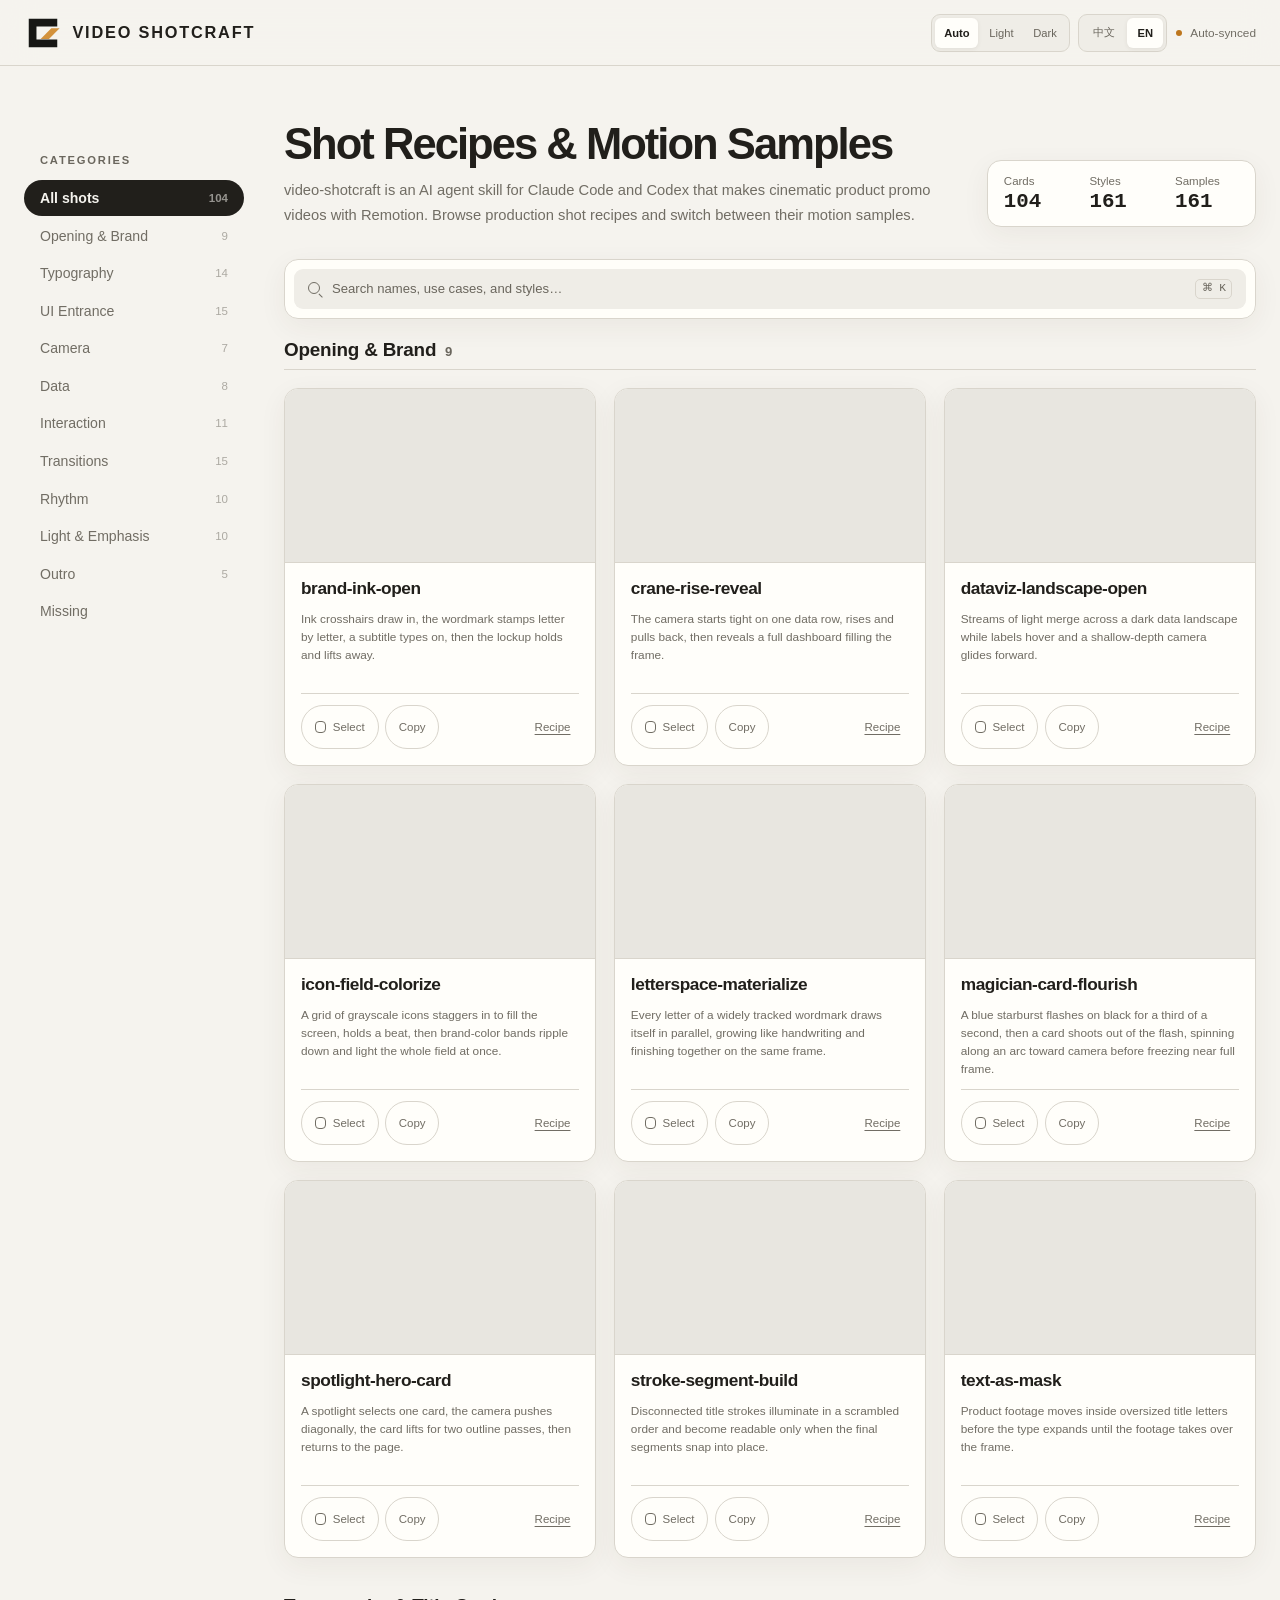
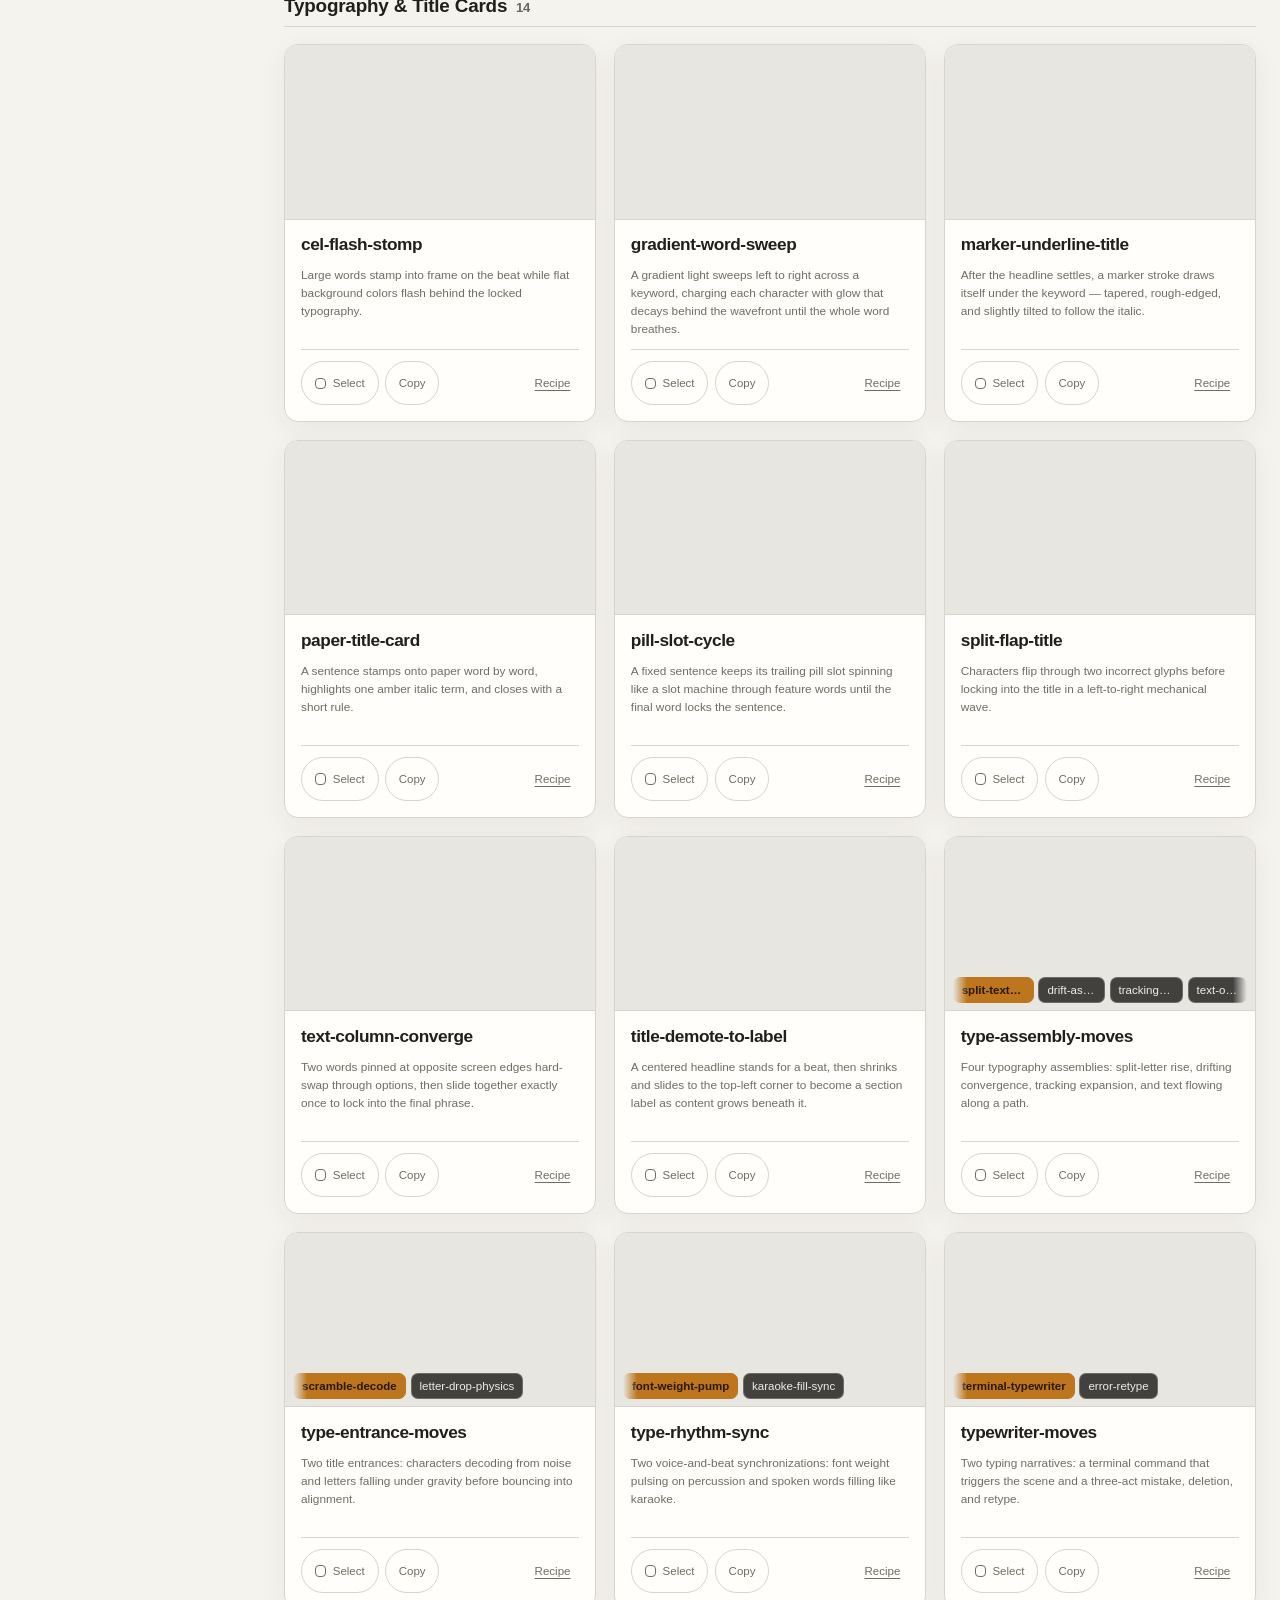
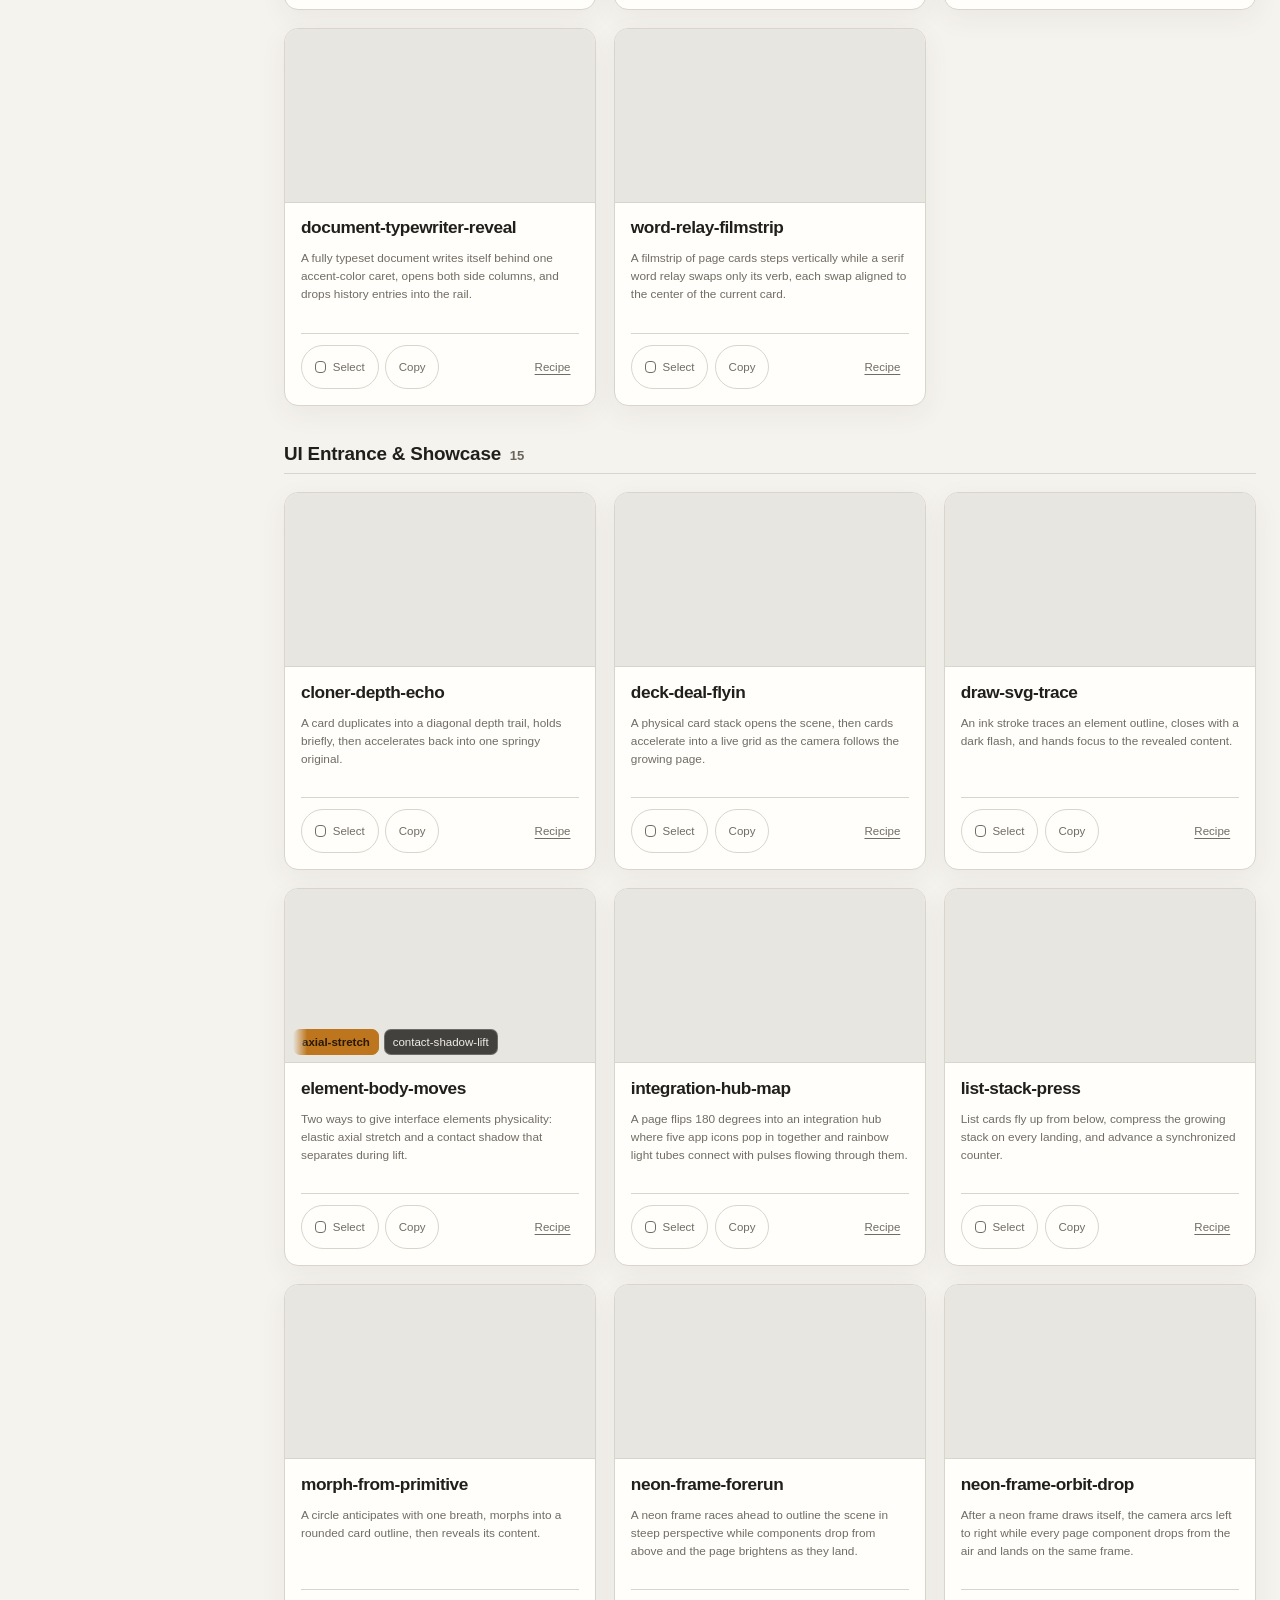
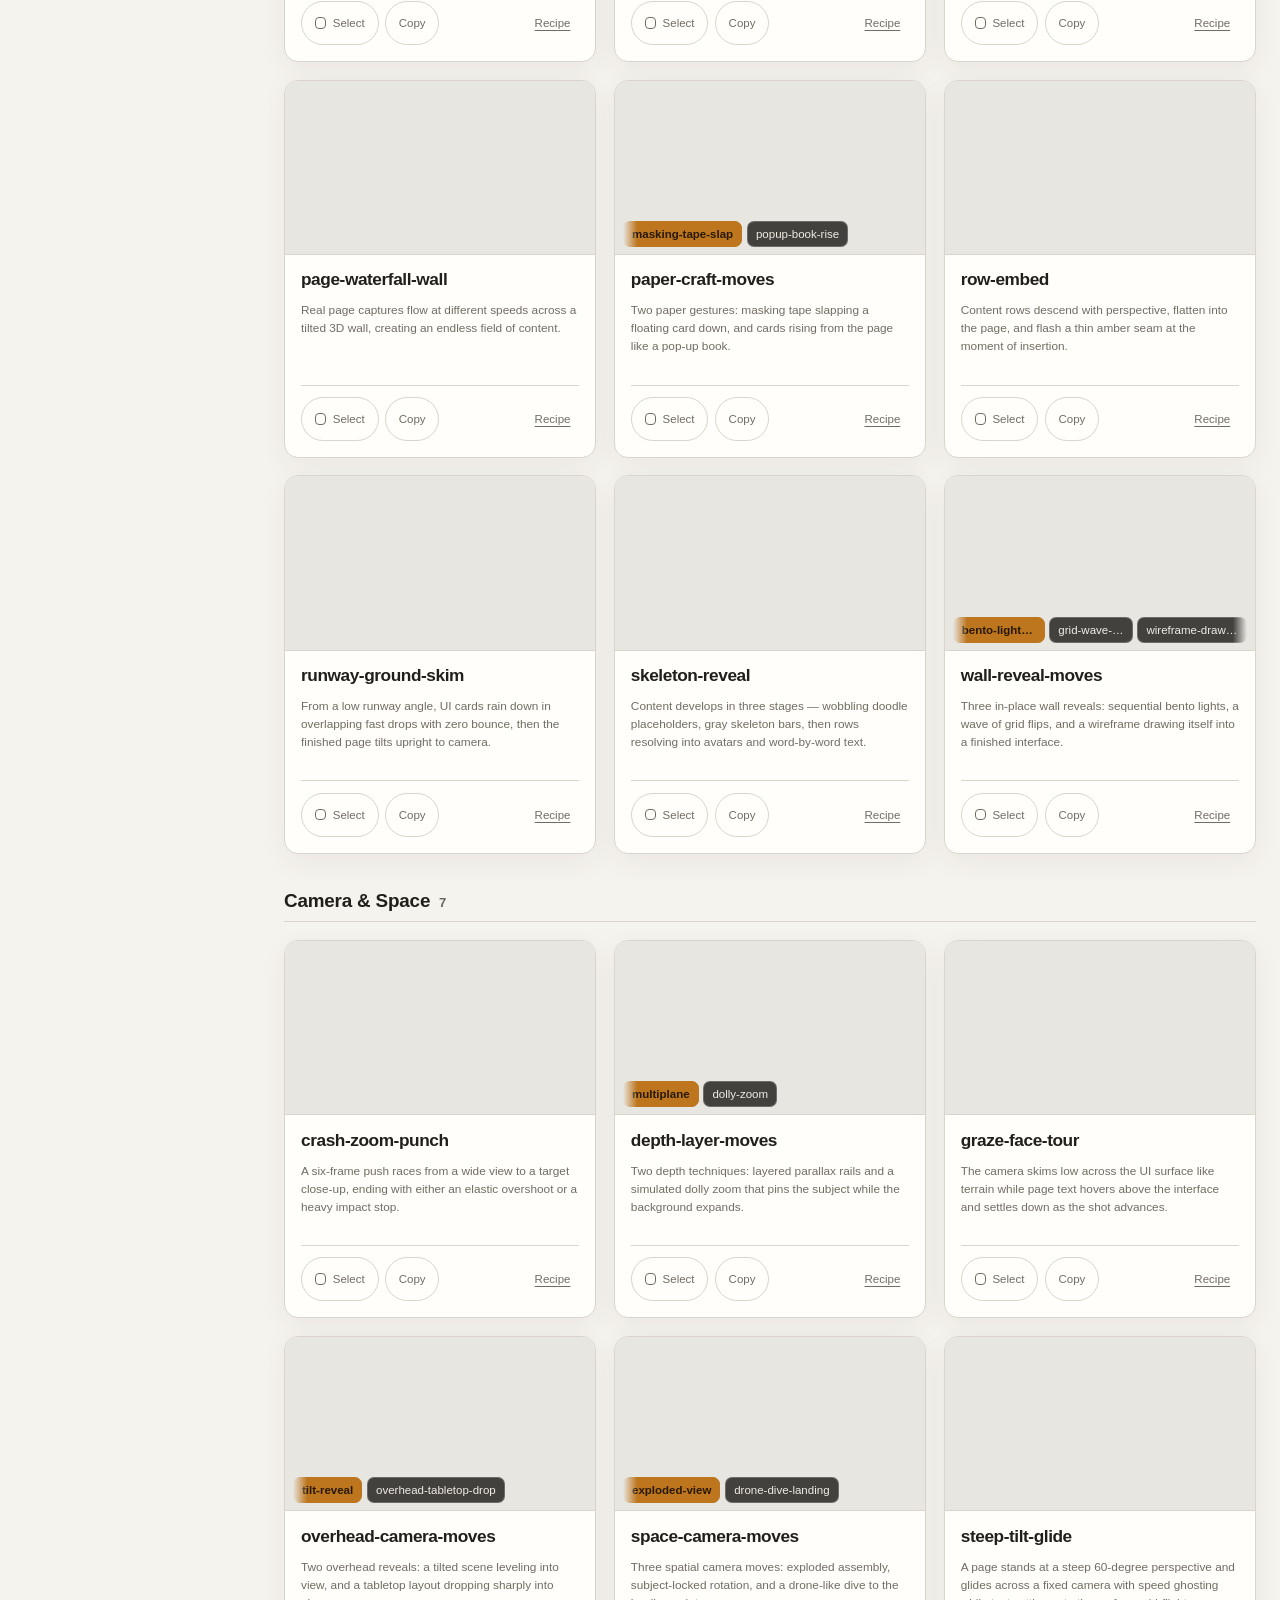
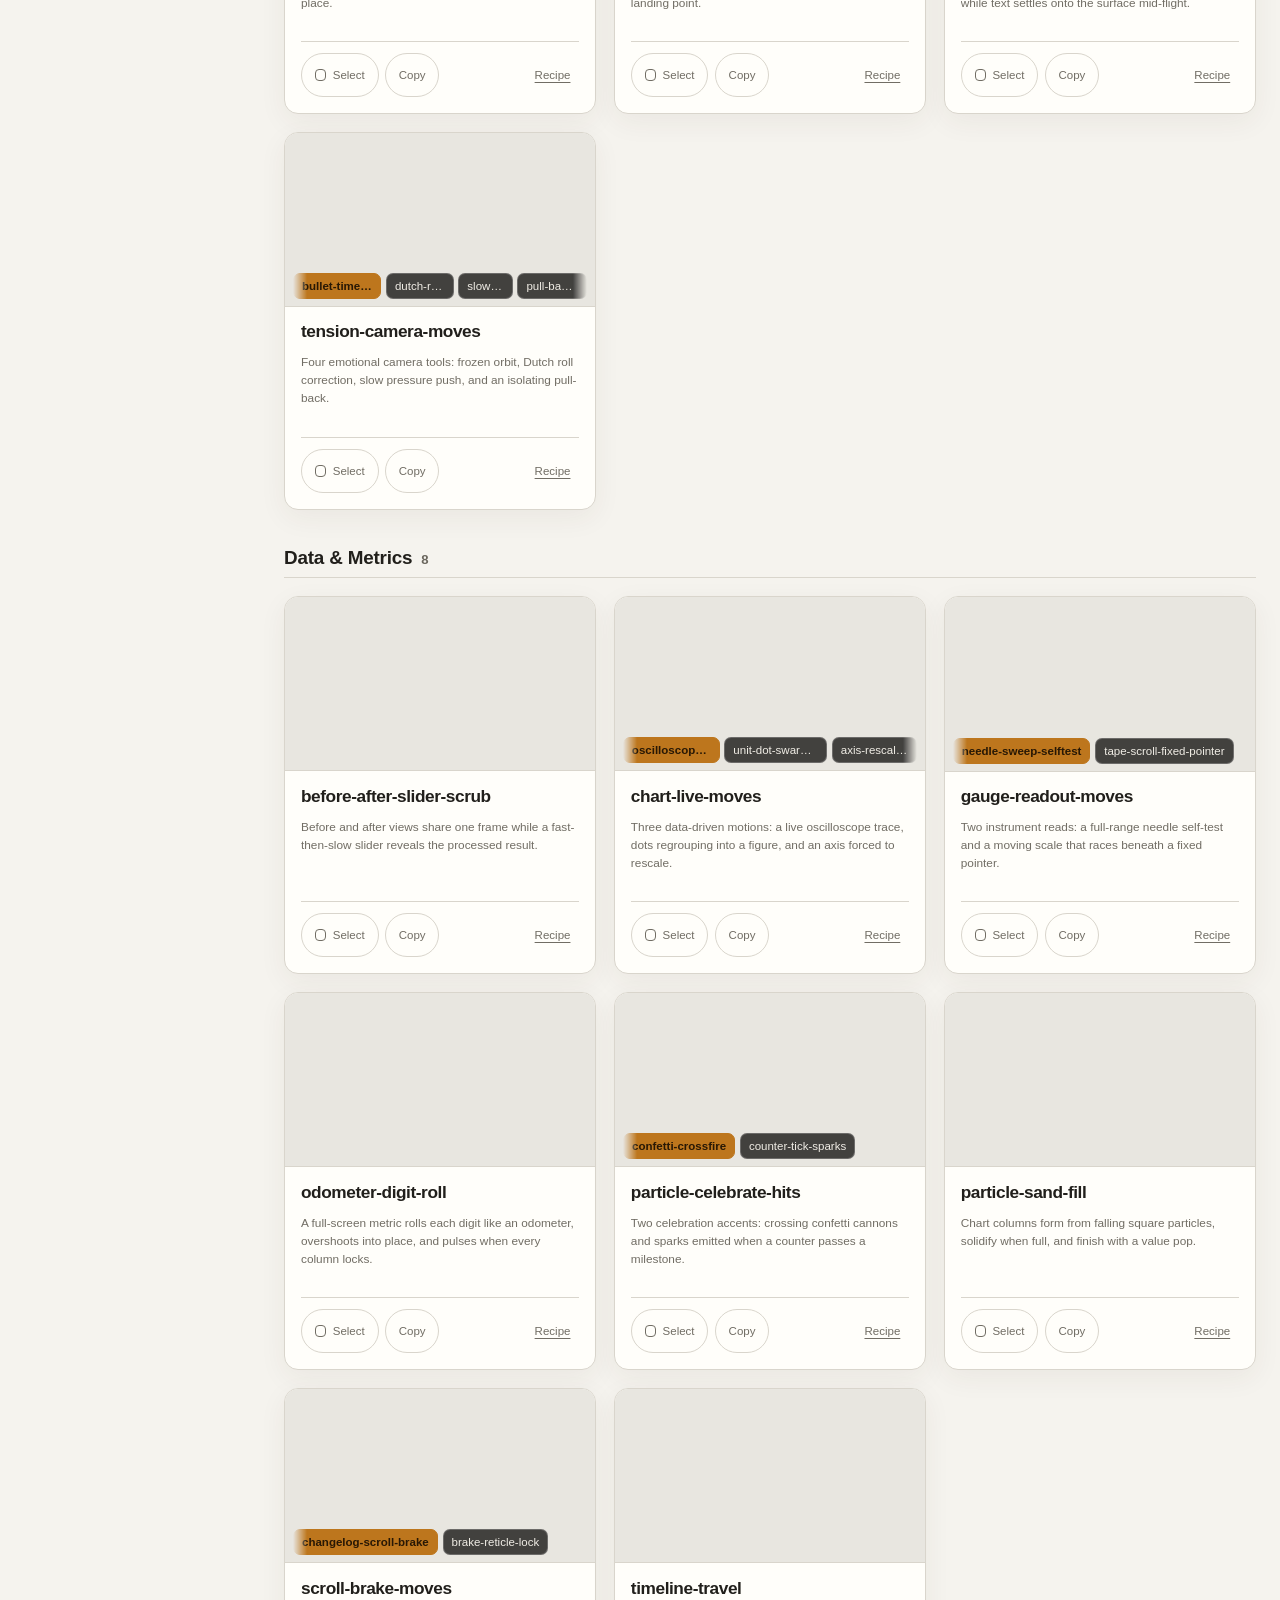
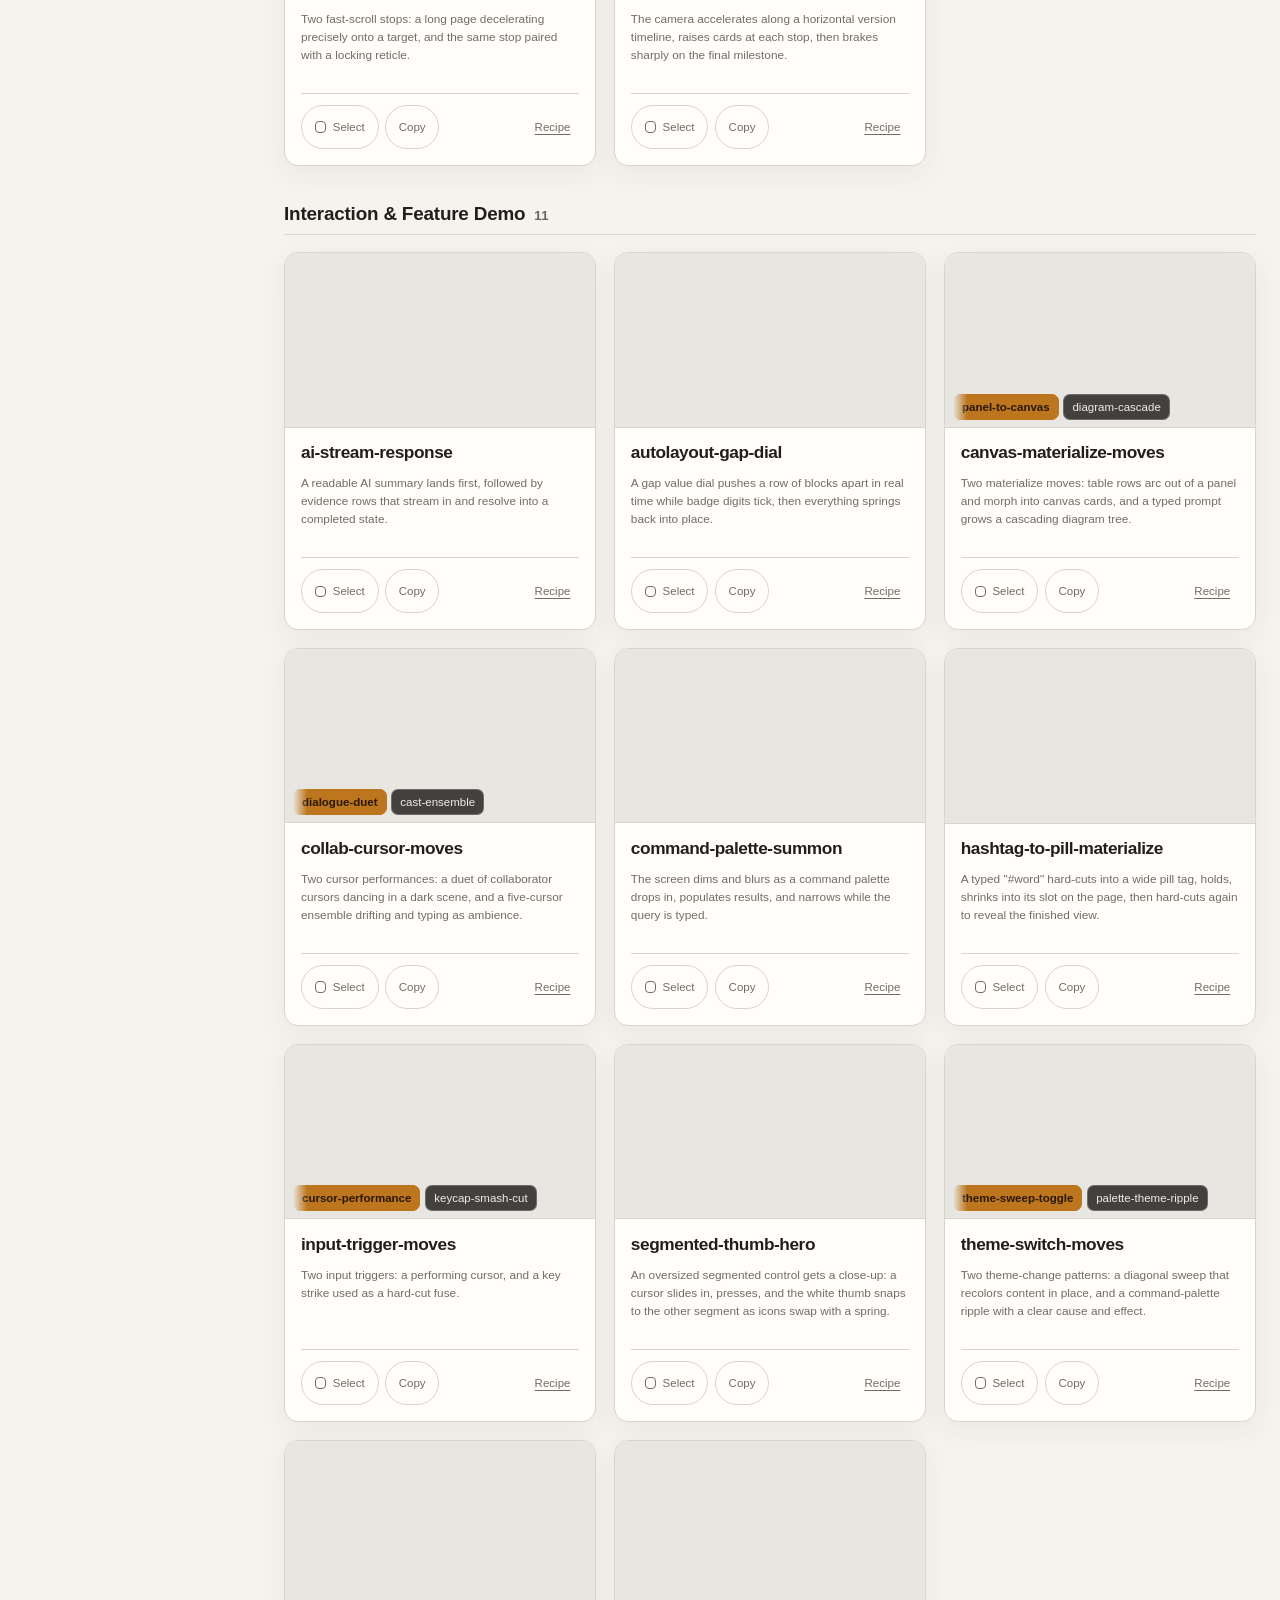
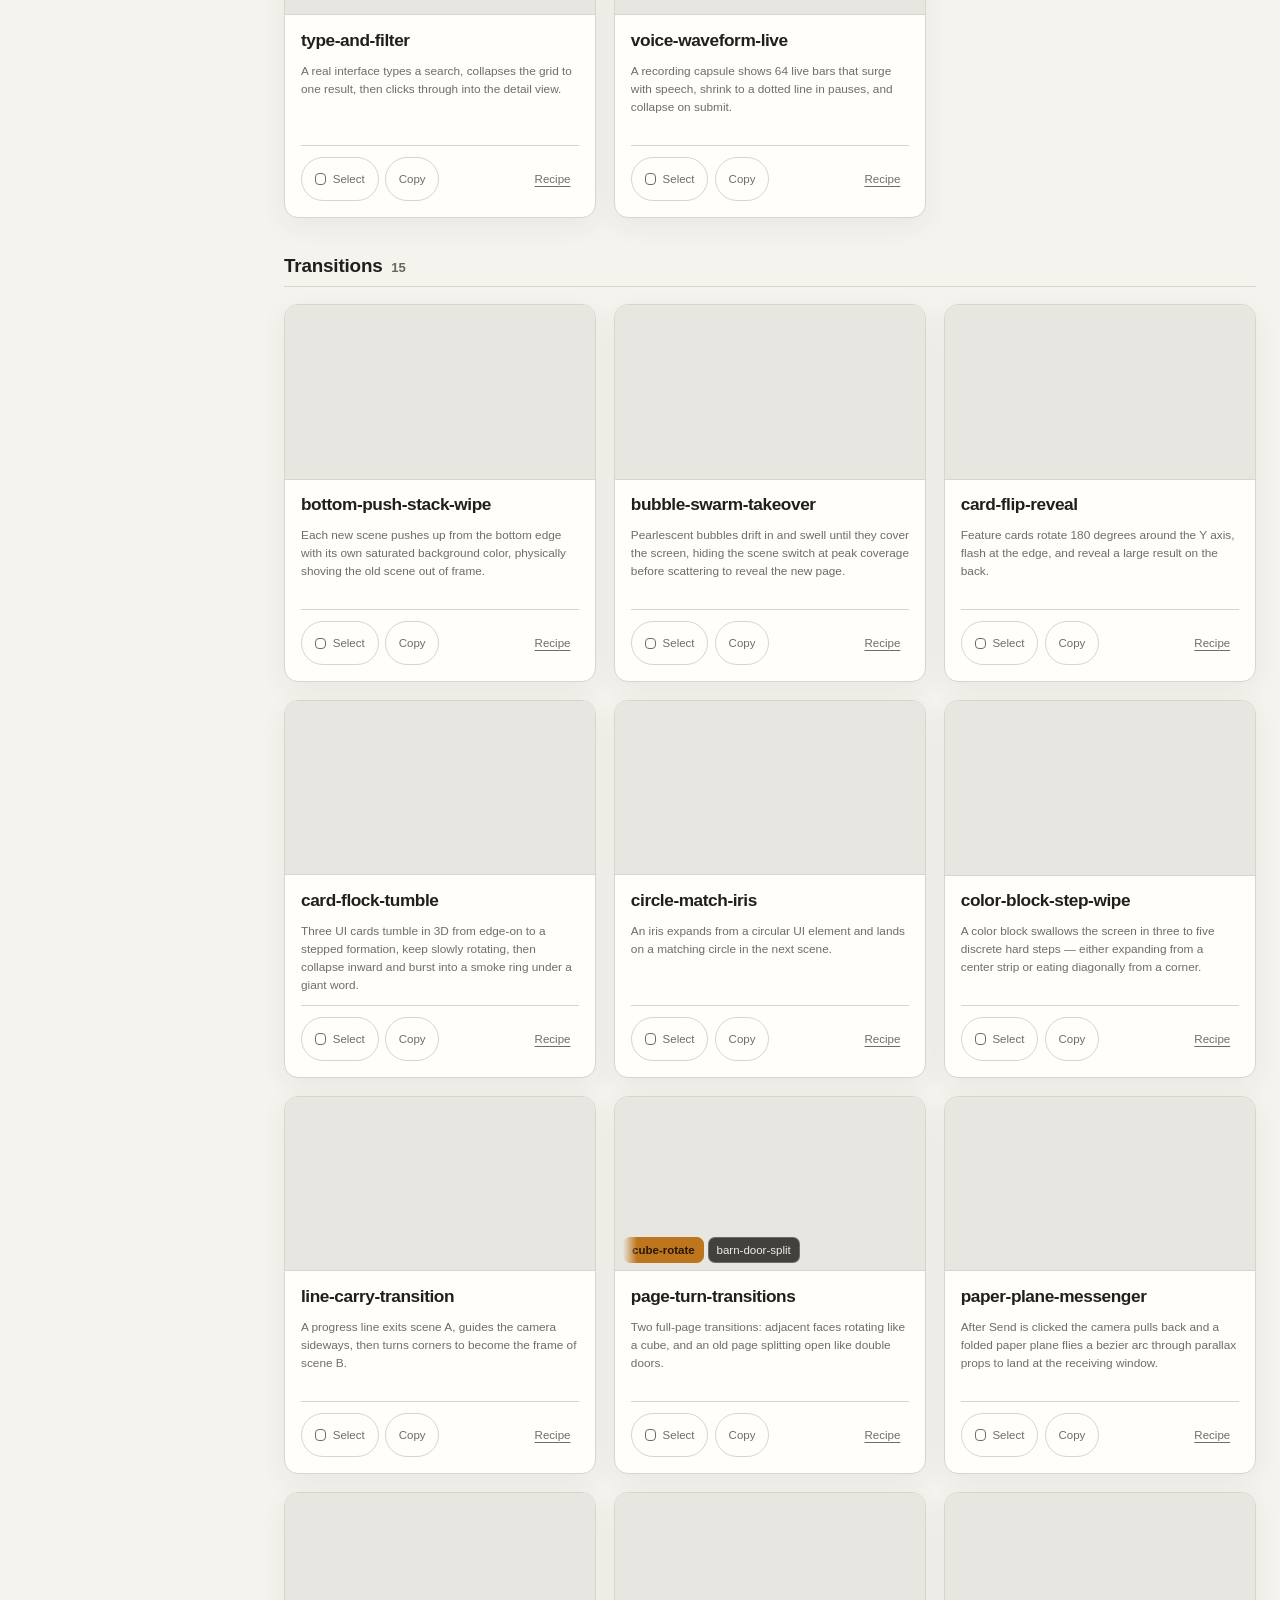
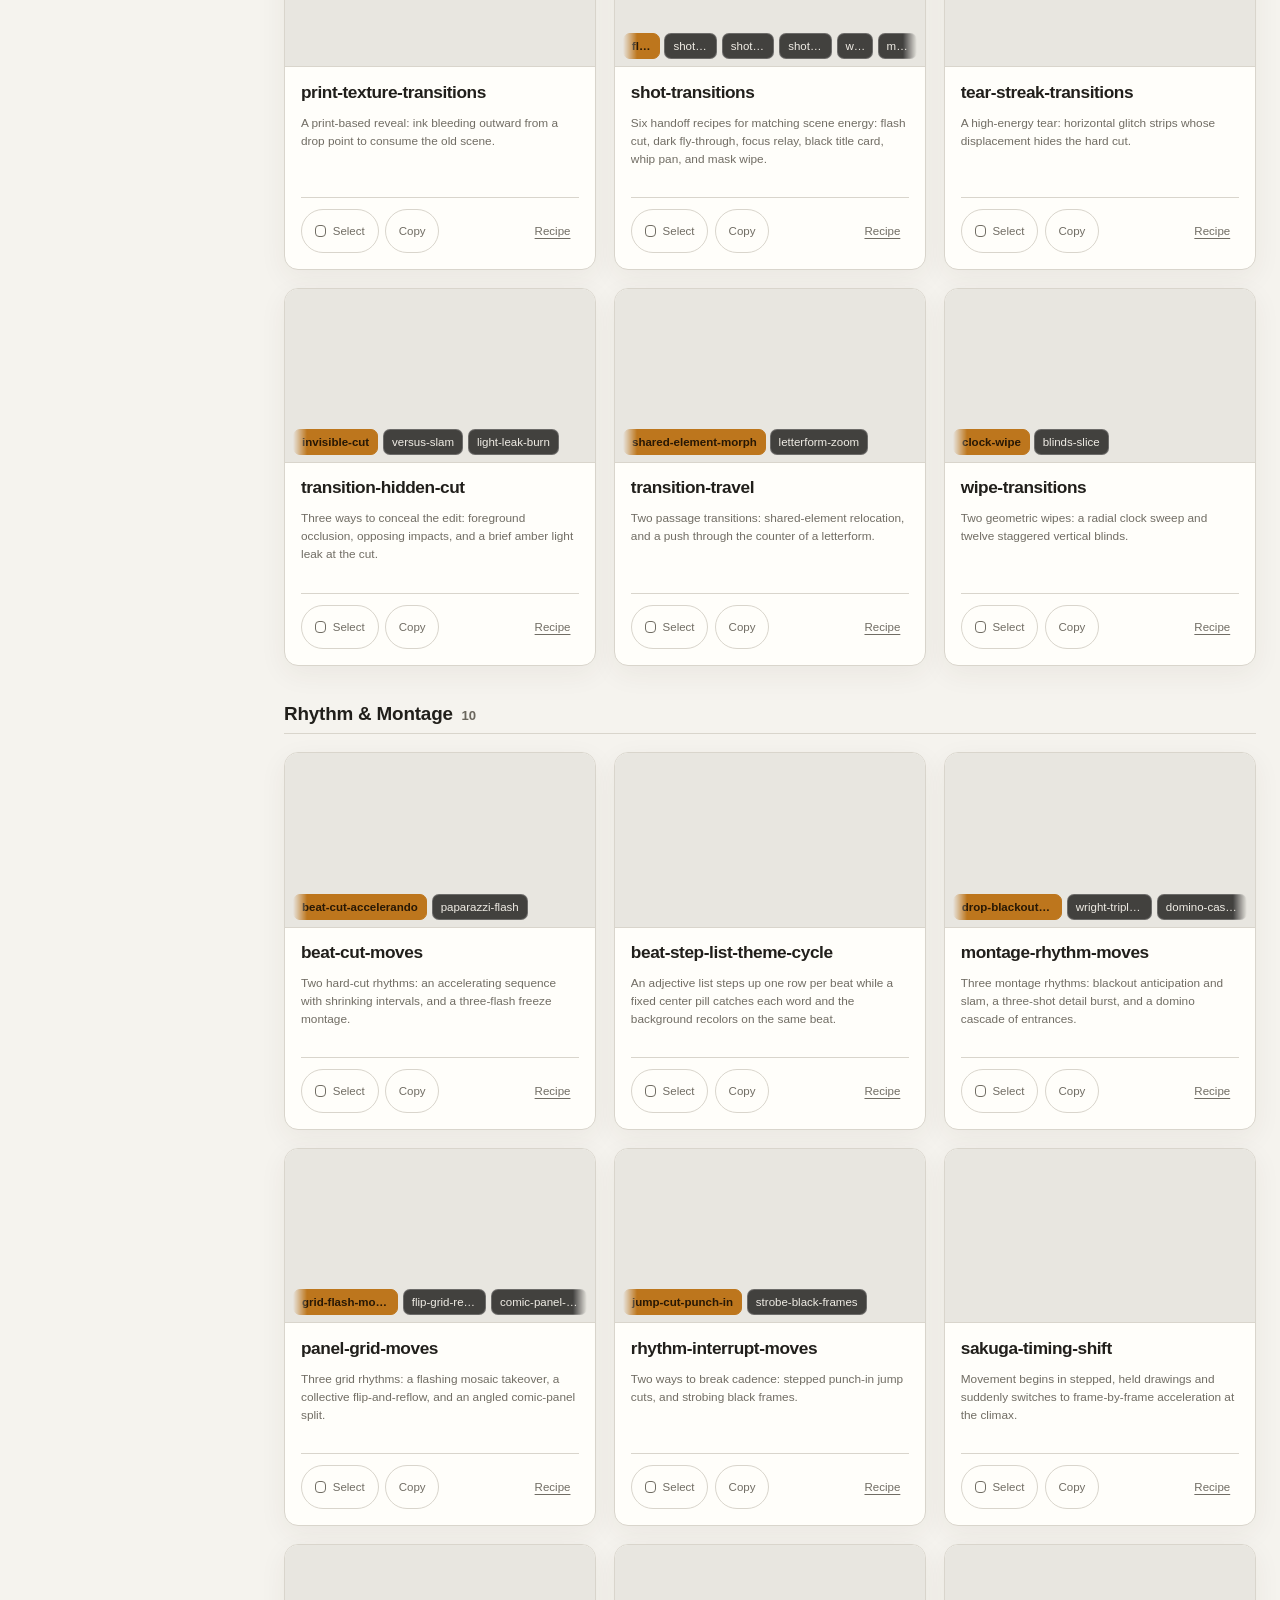
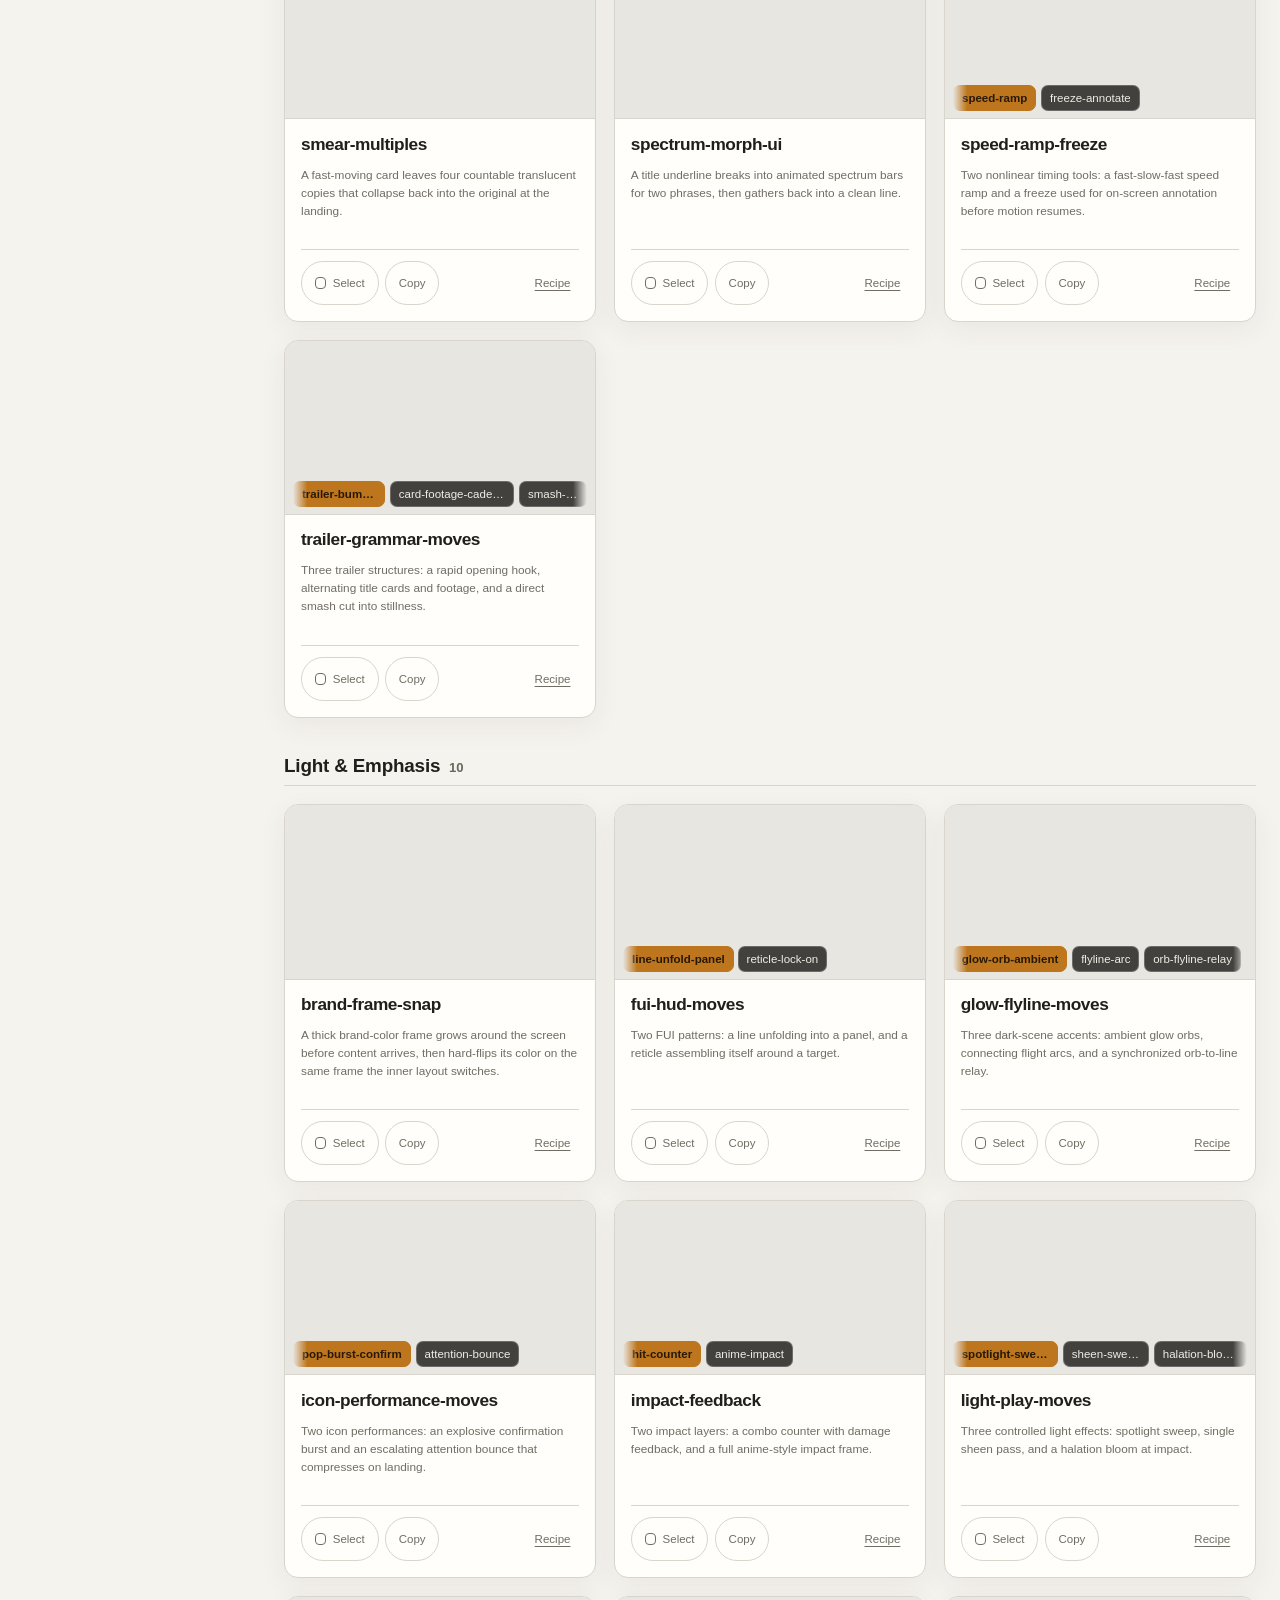
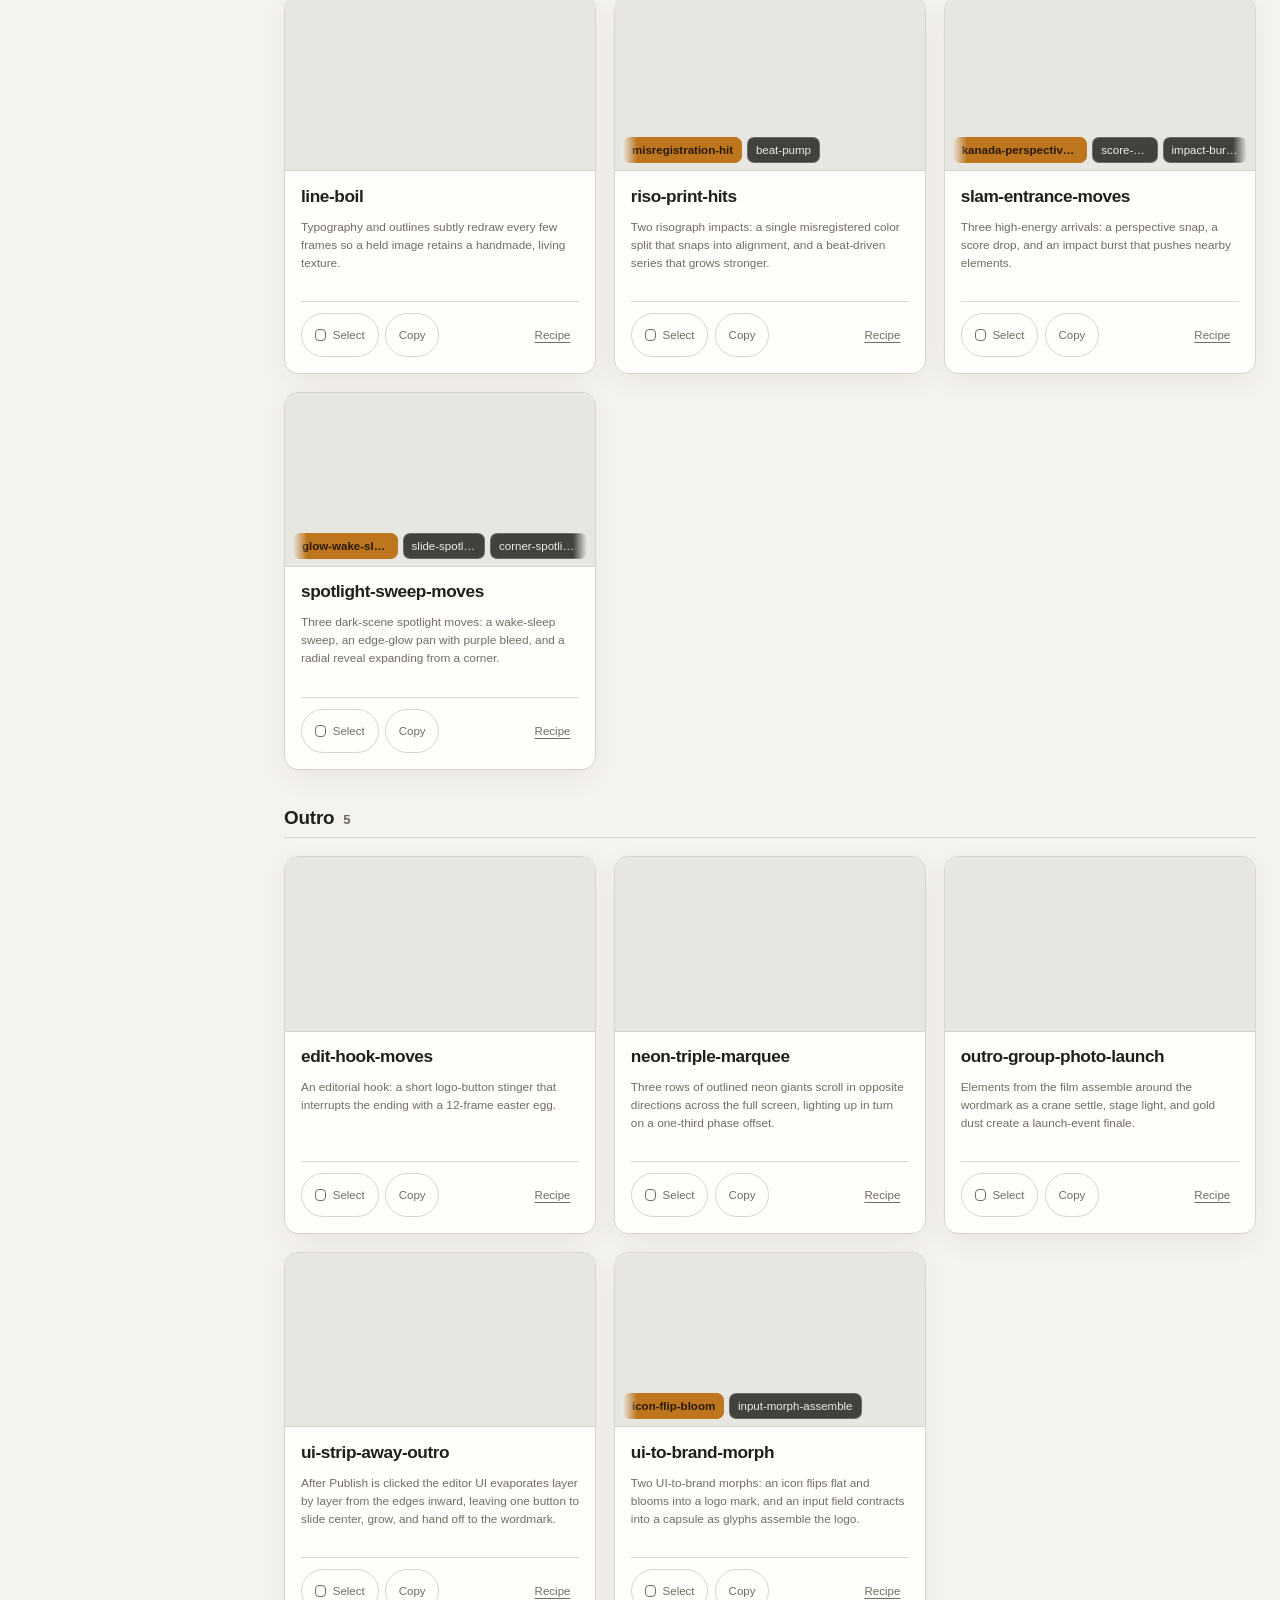
==== gallery/library.html @ 8996eaa3 "gallery: rework card layout, add fullscreen demos, cut page weight Library cards - descriptions clam" ====
<!doctype html>
<html lang="en">
<head>
  <meta charset="UTF-8">
  <meta name="viewport" content="width=device-width, initial-scale=1">
  <meta name="color-scheme" content="dark light">
  <meta name="google-site-verification" content="Qu8vMAC99goV9xnwf_0ZlGGimtmj24TWFNVUiTz2mhM">
  <meta name="description" content="video-shotcraft is an AI agent skill for Claude Code &amp; Codex that makes cinematic product promo videos with Remotion. Browse 104 shot recipe cards and 161 motion previews.">
  <link rel="canonical" href="https://vincentwei1021.github.io/video-shotcraft/library.html">
  <meta property="og:type" content="website">
  <meta property="og:site_name" content="video-shotcraft">
  <meta property="og:title" content="video-shotcraft — AI Video Skill for Claude Code &amp; Codex">
  <meta property="og:description" content="An agent skill for crafting cinematic product videos with Remotion: 104 shot recipe cards, 161 motion previews, and a production-ready promo template.">
  <meta property="og:url" content="https://vincentwei1021.github.io/video-shotcraft/library.html">
  <meta property="og:image" content="https://vincentwei1021.github.io/video-shotcraft/og-image.jpg?v=20260726b">
  <meta property="og:image:width" content="1280">
  <meta property="og:image:height" content="640">
  <meta property="og:image:alt" content="video-shotcraft Gallery — shot recipes and motion samples">
  <meta name="twitter:card" content="summary_large_image">
  <meta name="twitter:title" content="video-shotcraft — AI Video Skill for Claude Code &amp; Codex">
  <meta name="twitter:description" content="An agent skill for crafting cinematic product videos with Remotion: 104 shot recipe cards, 161 motion previews, and a production-ready promo template.">
  <meta name="twitter:image" content="https://vincentwei1021.github.io/video-shotcraft/og-image.jpg?v=20260726b">
  <link rel="icon" href="./logo-mark.svg" type="image/svg+xml">
  <title>video-shotcraft — AI Video Skill for Claude Code &amp; Codex | Remotion Shot Library</title>
  <script type="application/ld+json">
  {
    "@context": "https://schema.org",
    "@type": "SoftwareApplication",
    "name": "video-shotcraft",
    "description": "An AI agent skill for Claude Code and Codex that crafts cinematic product promo videos with Remotion: 104 shot recipe cards, 161 styles, 161 motion previews, and a production-ready 36.2-second video template.",
    "url": "https://vincentwei1021.github.io/video-shotcraft/",
    "sameAs": ["https://github.com/Vincentwei1021/video-shotcraft"],
    "applicationCategory": "MultimediaApplication",
    "operatingSystem": "macOS, Linux, Windows",
    "offers": {"@type": "Offer", "price": "0", "priceCurrency": "USD"},
    "softwareHelp": "https://github.com/Vincentwei1021/video-shotcraft#readme",
    "license": "https://www.apache.org/licenses/LICENSE-2.0",
    "author": {"@type": "Person", "name": "Wei Yihao", "url": "https://github.com/Vincentwei1021"}
  }
  </script>
  <script>
    try {
      const choice = localStorage.getItem('video-shot-gallery-theme') || 'system';
      const theme = choice === 'system'
        ? (window.matchMedia('(prefers-color-scheme: dark)').matches ? 'dark' : 'light')
        : choice;
      document.documentElement.dataset.theme = theme;
      document.documentElement.dataset.themeChoice = choice;
      document.documentElement.style.colorScheme = theme;
    } catch {}
  </script>
  <link rel="stylesheet" href="./styles.css">
  <script src="./translations.js" defer></script>
  <script src="./app.js" defer></script>
</head>
<body>
  <a class="skip-link" href="#library" data-i18n="skip">Skip to shot library</a>
  <header class="topbar">
    <a class="brand" href="./" aria-label="video-shotcraft home" data-i18n-aria-label="brandHome">
      <img class="brand-mark brand-mark-light" src="./logo-mark.svg" alt="" width="24" height="24" aria-hidden="true">
      <img class="brand-mark brand-mark-dark" src="./logo-mark-reverse.svg" alt="" width="24" height="24" aria-hidden="true">
      <span>VIDEO SHOTCRAFT</span>
    </a>
    <div class="topbar-actions">
      <div class="theme-switch" id="themeSwitch" role="group" aria-label="Page theme">
        <button type="button" data-theme="system" aria-pressed="true">Auto</button>
        <button type="button" data-theme="light" aria-pressed="false">Light</button>
        <button type="button" data-theme="dark" aria-pressed="false">Dark</button>
      </div>
      <div class="language-switch" id="languageSwitch" role="group" aria-label="Language">
        <button type="button" data-language="zh" aria-pressed="false">中文</button>
        <button type="button" data-language="en" aria-pressed="true">EN</button>
      </div>
      <div class="sync-status" id="syncStatus" aria-live="polite">
        <span class="sync-indicator" aria-hidden="true"></span>
        <span>Scanning</span>
      </div>
    </div>
  </header>

  <main class="library-layout">
    <aside class="sidebar" aria-label="Categories">
      <p class="sidebar-heading" data-i18n="categoriesHeading">Categories</p>
      <nav class="category-nav" id="filters" data-i18n-aria-label="filtersLabel" aria-label="Filter by category">
        <button class="category-link is-active" type="button" data-filter="all"><span data-i18n="all">All shots</span></button>
        <button class="category-link" type="button" data-filter="opening"><span data-i18n="catOpening">Opening &amp; Brand</span></button>
        <button class="category-link" type="button" data-filter="typography"><span data-i18n="catTypography">Typography</span></button>
        <button class="category-link" type="button" data-filter="ui-entrance"><span data-i18n="catUiEntrance">UI Entrance</span></button>
        <button class="category-link" type="button" data-filter="camera"><span data-i18n="catCamera">Camera</span></button>
        <button class="category-link" type="button" data-filter="data"><span data-i18n="catData">Data</span></button>
        <button class="category-link" type="button" data-filter="interaction"><span data-i18n="catInteraction">Interaction</span></button>
        <button class="category-link" type="button" data-filter="transition"><span data-i18n="catTransition">Transitions</span></button>
        <button class="category-link" type="button" data-filter="rhythm"><span data-i18n="catRhythm">Rhythm</span></button>
        <button class="category-link" type="button" data-filter="effects"><span data-i18n="catEffects">Light &amp; Emphasis</span></button>
        <button class="category-link" type="button" data-filter="outro"><span data-i18n="catOutro">Outro</span></button>
        <button class="category-link" type="button" data-filter="missing"><span data-i18n="missing">Missing</span></button>
      </nav>
    </aside>

    <div class="library-main">
      <section class="intro" aria-labelledby="pageTitle">
        <div class="intro-copy">
          <h1 id="pageTitle">Shot Recipes &amp; Motion Samples</h1>
          <p class="intro-description" data-i18n="intro">video-shotcraft is an AI agent skill for Claude Code and Codex that makes cinematic product promo videos with Remotion. Browse production shot recipes and switch between their motion samples.</p>
        </div>

        <dl class="stats" aria-label="Shot library statistics" data-i18n-aria-label="statsLabel">
          <div><dt data-i18n="cards">Cards</dt><dd id="cardCount">104</dd></div>
          <div><dt data-i18n="styles">Styles</dt><dd id="styleCount">161</dd></div>
          <div><dt data-i18n="samples">Samples</dt><dd id="previewCount">161</dd></div>
        </dl>
      </section>

      <section class="controls" aria-label="Filter shots" data-i18n-aria-label="controlsLabel">
        <label class="search-field" for="searchInput">
          <span class="search-icon" aria-hidden="true"></span>
          <span class="sr-only" data-i18n="searchLabel">Search shot cards</span>
          <input id="searchInput" type="search" autocomplete="off" placeholder="Search names, use cases, and styles…">
          <kbd>⌘ K</kbd>
        </label>
      </section>

      <section class="library" id="library" aria-live="polite" aria-busy="true">
    <!-- seo:cards:start -->
      <article class="shot-card" id="ai-stream-response">
        <h3>ai-stream-response</h3>
        <p>A readable AI summary lands first, followed by evidence rows that stream in and resolve into a completed state.</p>
        <p>Styles: ai-stream-response</p>
      </article>
      <article class="shot-card" id="autolayout-gap-dial">
        <h3>autolayout-gap-dial</h3>
        <p>A gap value dial pushes a row of blocks apart in real time while badge digits tick, then everything springs back into place.</p>
        <p>Styles: autolayout-gap-dial</p>
      </article>
      <article class="shot-card" id="beat-cut-moves">
        <h3>beat-cut-moves</h3>
        <p>Two hard-cut rhythms: an accelerating sequence with shrinking intervals, and a three-flash freeze montage.</p>
        <p>Styles: beat-cut-accelerando, paparazzi-flash</p>
      </article>
      <article class="shot-card" id="beat-step-list-theme-cycle">
        <h3>beat-step-list-theme-cycle</h3>
        <p>An adjective list steps up one row per beat while a fixed center pill catches each word and the background recolors on the same beat.</p>
        <p>Styles: beat-step-list-theme-cycle</p>
      </article>
      <article class="shot-card" id="before-after-slider-scrub">
        <h3>before-after-slider-scrub</h3>
        <p>Before and after views share one frame while a fast-then-slow slider reveals the processed result.</p>
        <p>Styles: before-after-slider-scrub</p>
      </article>
      <article class="shot-card" id="bottom-push-stack-wipe">
        <h3>bottom-push-stack-wipe</h3>
        <p>Each new scene pushes up from the bottom edge with its own saturated background color, physically shoving the old scene out of frame.</p>
        <p>Styles: bottom-push-stack-wipe</p>
      </article>
      <article class="shot-card" id="brand-frame-snap">
        <h3>brand-frame-snap</h3>
        <p>A thick brand-color frame grows around the screen before content arrives, then hard-flips its color on the same frame the inner layout switches.</p>
        <p>Styles: brand-frame-snap</p>
      </article>
      <article class="shot-card" id="brand-ink-open">
        <h3>brand-ink-open</h3>
        <p>Ink crosshairs draw in, the wordmark stamps letter by letter, a subtitle types on, then the lockup holds and lifts away.</p>
        <p>Styles: brand-ink-open</p>
      </article>
      <article class="shot-card" id="bubble-swarm-takeover">
        <h3>bubble-swarm-takeover</h3>
        <p>Pearlescent bubbles drift in and swell until they cover the screen, hiding the scene switch at peak coverage before scattering to reveal the new page.</p>
        <p>Styles: bubble-swarm-takeover</p>
      </article>
      <article class="shot-card" id="canvas-materialize-moves">
        <h3>canvas-materialize-moves</h3>
        <p>Two materialize moves: table rows arc out of a panel and morph into canvas cards, and a typed prompt grows a cascading diagram tree.</p>
        <p>Styles: panel-to-canvas, diagram-cascade</p>
      </article>
      <article class="shot-card" id="card-flip-reveal">
        <h3>card-flip-reveal</h3>
        <p>Feature cards rotate 180 degrees around the Y axis, flash at the edge, and reveal a large result on the back.</p>
        <p>Styles: card-flip-reveal</p>
      </article>
      <article class="shot-card" id="card-flock-tumble">
        <h3>card-flock-tumble</h3>
        <p>Three UI cards tumble in 3D from edge-on to a stepped formation, keep slowly rotating, then collapse inward and burst into a smoke ring under a giant word.</p>
        <p>Styles: card-flock-tumble</p>
      </article>
      <article class="shot-card" id="cel-flash-stomp">
        <h3>cel-flash-stomp</h3>
        <p>Large words stamp into frame on the beat while flat background colors flash behind the locked typography.</p>
        <p>Styles: cel-flash-stomp</p>
      </article>
      <article class="shot-card" id="chart-live-moves">
        <h3>chart-live-moves</h3>
        <p>Three data-driven motions: a live oscilloscope trace, dots regrouping into a figure, and an axis forced to rescale.</p>
        <p>Styles: oscilloscope-stream, unit-dot-swarm-regroup, axis-rescale-shock</p>
      </article>
      <article class="shot-card" id="circle-match-iris">
        <h3>circle-match-iris</h3>
        <p>An iris expands from a circular UI element and lands on a matching circle in the next scene.</p>
        <p>Styles: circle-match-iris</p>
      </article>
      <article class="shot-card" id="cloner-depth-echo">
        <h3>cloner-depth-echo</h3>
        <p>A card duplicates into a diagonal depth trail, holds briefly, then accelerates back into one springy original.</p>
        <p>Styles: cloner-depth-echo</p>
      </article>
      <article class="shot-card" id="collab-cursor-moves">
        <h3>collab-cursor-moves</h3>
        <p>Two cursor performances: a duet of collaborator cursors dancing in a dark scene, and a five-cursor ensemble drifting and typing as ambience.</p>
        <p>Styles: dialogue-duet, cast-ensemble</p>
      </article>
      <article class="shot-card" id="color-block-step-wipe">
        <h3>color-block-step-wipe</h3>
        <p>A color block swallows the screen in three to five discrete hard steps — either expanding from a center strip or eating diagonally from a corner.</p>
        <p>Styles: color-block-step-wipe</p>
      </article>
      <article class="shot-card" id="command-palette-summon">
        <h3>command-palette-summon</h3>
        <p>The screen dims and blurs as a command palette drops in, populates results, and narrows while the query is typed.</p>
        <p>Styles: command-palette-summon</p>
      </article>
      <article class="shot-card" id="crane-rise-reveal">
        <h3>crane-rise-reveal</h3>
        <p>The camera starts tight on one data row, rises and pulls back, then reveals a full dashboard filling the frame.</p>
        <p>Styles: crane-rise-reveal</p>
      </article>
      <article class="shot-card" id="crash-zoom-punch">
        <h3>crash-zoom-punch</h3>
        <p>A six-frame push races from a wide view to a target close-up, ending with either an elastic overshoot or a heavy impact stop.</p>
        <p>Styles: crash-zoom-punch</p>
      </article>
      <article class="shot-card" id="dataviz-landscape-open">
        <h3>dataviz-landscape-open</h3>
        <p>Streams of light merge across a dark data landscape while labels hover and a shallow-depth camera glides forward.</p>
        <p>Styles: dataviz-landscape-open</p>
      </article>
      <article class="shot-card" id="deck-deal-flyin">
        <h3>deck-deal-flyin</h3>
        <p>A physical card stack opens the scene, then cards accelerate into a live grid as the camera follows the growing page.</p>
        <p>Styles: deck-deal-flyin</p>
      </article>
      <article class="shot-card" id="depth-layer-moves">
        <h3>depth-layer-moves</h3>
        <p>Two depth techniques: layered parallax rails and a simulated dolly zoom that pins the subject while the background expands.</p>
        <p>Styles: multiplane, dolly-zoom</p>
      </article>
      <article class="shot-card" id="draw-svg-trace">
        <h3>draw-svg-trace</h3>
        <p>An ink stroke traces an element outline, closes with a dark flash, and hands focus to the revealed content.</p>
        <p>Styles: draw-svg-trace</p>
      </article>
      <article class="shot-card" id="edit-hook-moves">
        <h3>edit-hook-moves</h3>
        <p>An editorial hook: a short logo-button stinger that interrupts the ending with a 12-frame easter egg.</p>
        <p>Styles: logo-sting-button</p>
      </article>
      <article class="shot-card" id="element-body-moves">
        <h3>element-body-moves</h3>
        <p>Two ways to give interface elements physicality: elastic axial stretch and a contact shadow that separates during lift.</p>
        <p>Styles: axial-stretch, contact-shadow-lift</p>
      </article>
      <article class="shot-card" id="fui-hud-moves">
        <h3>fui-hud-moves</h3>
        <p>Two FUI patterns: a line unfolding into a panel, and a reticle assembling itself around a target.</p>
        <p>Styles: line-unfold-panel, reticle-lock-on</p>
      </article>
      <article class="shot-card" id="gauge-readout-moves">
        <h3>gauge-readout-moves</h3>
        <p>Two instrument reads: a full-range needle self-test and a moving scale that races beneath a fixed pointer.</p>
        <p>Styles: needle-sweep-selftest, tape-scroll-fixed-pointer</p>
      </article>
      <article class="shot-card" id="glow-flyline-moves">
        <h3>glow-flyline-moves</h3>
        <p>Three dark-scene accents: ambient glow orbs, connecting flight arcs, and a synchronized orb-to-line relay.</p>
        <p>Styles: glow-orb-ambient, flyline-arc, orb-flyline-relay</p>
      </article>
      <article class="shot-card" id="gradient-word-sweep">
        <h3>gradient-word-sweep</h3>
        <p>A gradient light sweeps left to right across a keyword, charging each character with glow that decays behind the wavefront until the whole word breathes.</p>
        <p>Styles: gradient-word-sweep</p>
      </article>
      <article class="shot-card" id="graze-face-tour">
        <h3>graze-face-tour</h3>
        <p>The camera skims low across the UI surface like terrain while page text hovers above the interface and settles down as the shot advances.</p>
        <p>Styles: graze-face-tour</p>
      </article>
      <article class="shot-card" id="hashtag-to-pill-materialize">
        <h3>hashtag-to-pill-materialize</h3>
        <p>A typed &quot;#word&quot; hard-cuts into a wide pill tag, holds, shrinks into its slot on the page, then hard-cuts again to reveal the finished view.</p>
        <p>Styles: hashtag-to-pill-materialize</p>
      </article>
      <article class="shot-card" id="icon-field-colorize">
        <h3>icon-field-colorize</h3>
        <p>A grid of grayscale icons staggers in to fill the screen, holds a beat, then brand-color bands ripple down and light the whole field at once.</p>
        <p>Styles: icon-field-colorize</p>
      </article>
      <article class="shot-card" id="icon-performance-moves">
        <h3>icon-performance-moves</h3>
        <p>Two icon performances: an explosive confirmation burst and an escalating attention bounce that compresses on landing.</p>
        <p>Styles: pop-burst-confirm, attention-bounce</p>
      </article>
      <article class="shot-card" id="impact-feedback">
        <h3>impact-feedback</h3>
        <p>Two impact layers: a combo counter with damage feedback, and a full anime-style impact frame.</p>
        <p>Styles: hit-counter, anime-impact</p>
      </article>
      <article class="shot-card" id="input-trigger-moves">
        <h3>input-trigger-moves</h3>
        <p>Two input triggers: a performing cursor, and a key strike used as a hard-cut fuse.</p>
        <p>Styles: cursor-performance, keycap-smash-cut</p>
      </article>
      <article class="shot-card" id="integration-hub-map">
        <h3>integration-hub-map</h3>
        <p>A page flips 180 degrees into an integration hub where five app icons pop in together and rainbow light tubes connect with pulses flowing through them.</p>
        <p>Styles: integration-hub-map</p>
      </article>
      <article class="shot-card" id="letterspace-materialize">
        <h3>letterspace-materialize</h3>
        <p>Every letter of a widely tracked wordmark draws itself in parallel, growing like handwriting and finishing together on the same frame.</p>
        <p>Styles: letterspace-materialize</p>
      </article>
      <article class="shot-card" id="light-play-moves">
        <h3>light-play-moves</h3>
        <p>Three controlled light effects: spotlight sweep, single sheen pass, and a halation bloom at impact.</p>
        <p>Styles: spotlight-sweep, sheen-sweep, halation-bloom</p>
      </article>
      <article class="shot-card" id="line-boil">
        <h3>line-boil</h3>
        <p>Typography and outlines subtly redraw every few frames so a held image retains a handmade, living texture.</p>
        <p>Styles: line-boil</p>
      </article>
      <article class="shot-card" id="line-carry-transition">
        <h3>line-carry-transition</h3>
        <p>A progress line exits scene A, guides the camera sideways, then turns corners to become the frame of scene B.</p>
        <p>Styles: line-carry-transition</p>
      </article>
      <article class="shot-card" id="list-stack-press">
        <h3>list-stack-press</h3>
        <p>List cards fly up from below, compress the growing stack on every landing, and advance a synchronized counter.</p>
        <p>Styles: list-stack-press</p>
      </article>
      <article class="shot-card" id="magician-card-flourish">
        <h3>magician-card-flourish</h3>
        <p>A blue starburst flashes on black for a third of a second, then a card shoots out of the flash, spinning along an arc toward camera before freezing near full frame.</p>
        <p>Styles: magician-card-flourish</p>
      </article>
      <article class="shot-card" id="marker-underline-title">
        <h3>marker-underline-title</h3>
        <p>After the headline settles, a marker stroke draws itself under the keyword — tapered, rough-edged, and slightly tilted to follow the italic.</p>
        <p>Styles: marker-underline-title</p>
      </article>
      <article class="shot-card" id="montage-rhythm-moves">
        <h3>montage-rhythm-moves</h3>
        <p>Three montage rhythms: blackout anticipation and slam, a three-shot detail burst, and a domino cascade of entrances.</p>
        <p>Styles: drop-blackout-slam, wright-triple-cut, domino-cascade</p>
      </article>
      <article class="shot-card" id="morph-from-primitive">
        <h3>morph-from-primitive</h3>
        <p>A circle anticipates with one breath, morphs into a rounded card outline, then reveals its content.</p>
        <p>Styles: morph-from-primitive</p>
      </article>
      <article class="shot-card" id="neon-frame-forerun">
        <h3>neon-frame-forerun</h3>
        <p>A neon frame races ahead to outline the scene in steep perspective while components drop from above and the page brightens as they land.</p>
        <p>Styles: neon-frame-forerun</p>
      </article>
      <article class="shot-card" id="neon-frame-orbit-drop">
        <h3>neon-frame-orbit-drop</h3>
        <p>After a neon frame draws itself, the camera arcs left to right while every page component drops from the air and lands on the same frame.</p>
        <p>Styles: neon-frame-orbit-drop</p>
      </article>
      <article class="shot-card" id="neon-triple-marquee">
        <h3>neon-triple-marquee</h3>
        <p>Three rows of outlined neon giants scroll in opposite directions across the full screen, lighting up in turn on a one-third phase offset.</p>
        <p>Styles: neon-triple-marquee</p>
      </article>
      <article class="shot-card" id="odometer-digit-roll">
        <h3>odometer-digit-roll</h3>
        <p>A full-screen metric rolls each digit like an odometer, overshoots into place, and pulses when every column locks.</p>
        <p>Styles: odometer-digit-roll</p>
      </article>
      <article class="shot-card" id="outro-group-photo-launch">
        <h3>outro-group-photo-launch</h3>
        <p>Elements from the film assemble around the wordmark as a crane settle, stage light, and gold dust create a launch-event finale.</p>
        <p>Styles: outro-group-photo-launch</p>
      </article>
      <article class="shot-card" id="overhead-camera-moves">
        <h3>overhead-camera-moves</h3>
        <p>Two overhead reveals: a tilted scene leveling into view, and a tabletop layout dropping sharply into place.</p>
        <p>Styles: tilt-reveal, overhead-tabletop-drop</p>
      </article>
      <article class="shot-card" id="page-turn-transitions">
        <h3>page-turn-transitions</h3>
        <p>Two full-page transitions: adjacent faces rotating like a cube, and an old page splitting open like double doors.</p>
        <p>Styles: cube-rotate, barn-door-split</p>
      </article>
      <article class="shot-card" id="page-waterfall-wall">
        <h3>page-waterfall-wall</h3>
        <p>Real page captures flow at different speeds across a tilted 3D wall, creating an endless field of content.</p>
        <p>Styles: page-waterfall-wall</p>
      </article>
      <article class="shot-card" id="panel-grid-moves">
        <h3>panel-grid-moves</h3>
        <p>Three grid rhythms: a flashing mosaic takeover, a collective flip-and-reflow, and an angled comic-panel split.</p>
        <p>Styles: grid-flash-mosaic, flip-grid-reflow, comic-panel-split</p>
      </article>
      <article class="shot-card" id="paper-craft-moves">
        <h3>paper-craft-moves</h3>
        <p>Two paper gestures: masking tape slapping a floating card down, and cards rising from the page like a pop-up book.</p>
        <p>Styles: masking-tape-slap, popup-book-rise</p>
      </article>
      <article class="shot-card" id="paper-plane-messenger">
        <h3>paper-plane-messenger</h3>
        <p>After Send is clicked the camera pulls back and a folded paper plane flies a bezier arc through parallax props to land at the receiving window.</p>
        <p>Styles: paper-plane-messenger</p>
      </article>
      <article class="shot-card" id="paper-title-card">
        <h3>paper-title-card</h3>
        <p>A sentence stamps onto paper word by word, highlights one amber italic term, and closes with a short rule.</p>
        <p>Styles: paper-title-card</p>
      </article>
      <article class="shot-card" id="particle-celebrate-hits">
        <h3>particle-celebrate-hits</h3>
        <p>Two celebration accents: crossing confetti cannons and sparks emitted when a counter passes a milestone.</p>
        <p>Styles: confetti-crossfire, counter-tick-sparks</p>
      </article>
      <article class="shot-card" id="particle-sand-fill">
        <h3>particle-sand-fill</h3>
        <p>Chart columns form from falling square particles, solidify when full, and finish with a value pop.</p>
        <p>Styles: particle-sand-fill</p>
      </article>
      <article class="shot-card" id="pill-slot-cycle">
        <h3>pill-slot-cycle</h3>
        <p>A fixed sentence keeps its trailing pill slot spinning like a slot machine through feature words until the final word locks the sentence.</p>
        <p>Styles: pill-slot-cycle</p>
      </article>
      <article class="shot-card" id="print-texture-transitions">
        <h3>print-texture-transitions</h3>
        <p>A print-based reveal: ink bleeding outward from a drop point to consume the old scene.</p>
        <p>Styles: ink-bleed-reveal</p>
      </article>
      <article class="shot-card" id="rhythm-interrupt-moves">
        <h3>rhythm-interrupt-moves</h3>
        <p>Two ways to break cadence: stepped punch-in jump cuts, and strobing black frames.</p>
        <p>Styles: jump-cut-punch-in, strobe-black-frames</p>
      </article>
      <article class="shot-card" id="riso-print-hits">
        <h3>riso-print-hits</h3>
        <p>Two risograph impacts: a single misregistered color split that snaps into alignment, and a beat-driven series that grows stronger.</p>
        <p>Styles: misregistration-hit, beat-pump</p>
      </article>
      <article class="shot-card" id="row-embed">
        <h3>row-embed</h3>
        <p>Content rows descend with perspective, flatten into the page, and flash a thin amber seam at the moment of insertion.</p>
        <p>Styles: row-embed</p>
      </article>
      <article class="shot-card" id="runway-ground-skim">
        <h3>runway-ground-skim</h3>
        <p>From a low runway angle, UI cards rain down in overlapping fast drops with zero bounce, then the finished page tilts upright to camera.</p>
        <p>Styles: runway-ground-skim</p>
      </article>
      <article class="shot-card" id="sakuga-timing-shift">
        <h3>sakuga-timing-shift</h3>
        <p>Movement begins in stepped, held drawings and suddenly switches to frame-by-frame acceleration at the climax.</p>
        <p>Styles: sakuga-timing-shift</p>
      </article>
      <article class="shot-card" id="scroll-brake-moves">
        <h3>scroll-brake-moves</h3>
        <p>Two fast-scroll stops: a long page decelerating precisely onto a target, and the same stop paired with a locking reticle.</p>
        <p>Styles: changelog-scroll-brake, brake-reticle-lock</p>
      </article>
      <article class="shot-card" id="segmented-thumb-hero">
        <h3>segmented-thumb-hero</h3>
        <p>An oversized segmented control gets a close-up: a cursor slides in, presses, and the white thumb snaps to the other segment as icons swap with a spring.</p>
        <p>Styles: segmented-thumb-hero</p>
      </article>
      <article class="shot-card" id="shot-transitions">
        <h3>shot-transitions</h3>
        <p>Six handoff recipes for matching scene energy: flash cut, dark fly-through, focus relay, black title card, whip pan, and mask wipe.</p>
        <p>Styles: flash-cut, shot-transitions-4, shot-transitions-5, shot-transitions-6, whip-pan, mask-wipe</p>
      </article>
      <article class="shot-card" id="skeleton-reveal">
        <h3>skeleton-reveal</h3>
        <p>Content develops in three stages — wobbling doodle placeholders, gray skeleton bars, then rows resolving into avatars and word-by-word text.</p>
        <p>Styles: skeleton-reveal</p>
      </article>
      <article class="shot-card" id="slam-entrance-moves">
        <h3>slam-entrance-moves</h3>
        <p>Three high-energy arrivals: a perspective snap, a score drop, and an impact burst that pushes nearby elements.</p>
        <p>Styles: kanada-perspective-snap, score-slam, impact-burst-kit</p>
      </article>
      <article class="shot-card" id="smear-multiples">
        <h3>smear-multiples</h3>
        <p>A fast-moving card leaves four countable translucent copies that collapse back into the original at the landing.</p>
        <p>Styles: smear-multiples</p>
      </article>
      <article class="shot-card" id="space-camera-moves">
        <h3>space-camera-moves</h3>
        <p>Three spatial camera moves: exploded assembly, subject-locked rotation, and a drone-like dive to the landing point.</p>
        <p>Styles: exploded-view, drone-dive-landing</p>
      </article>
      <article class="shot-card" id="spectrum-morph-ui">
        <h3>spectrum-morph-ui</h3>
        <p>A title underline breaks into animated spectrum bars for two phrases, then gathers back into a clean line.</p>
        <p>Styles: spectrum-morph-ui</p>
      </article>
      <article class="shot-card" id="speed-ramp-freeze">
        <h3>speed-ramp-freeze</h3>
        <p>Two nonlinear timing tools: a fast-slow-fast speed ramp and a freeze used for on-screen annotation before motion resumes.</p>
        <p>Styles: speed-ramp, freeze-annotate</p>
      </article>
      <article class="shot-card" id="split-flap-title">
        <h3>split-flap-title</h3>
        <p>Characters flip through two incorrect glyphs before locking into the title in a left-to-right mechanical wave.</p>
        <p>Styles: split-flap-title</p>
      </article>
      <article class="shot-card" id="spotlight-hero-card">
        <h3>spotlight-hero-card</h3>
        <p>A spotlight selects one card, the camera pushes diagonally, the card lifts for two outline passes, then returns to the page.</p>
        <p>Styles: spotlight-hero-card</p>
      </article>
      <article class="shot-card" id="spotlight-sweep-moves">
        <h3>spotlight-sweep-moves</h3>
        <p>Three dark-scene spotlight moves: a wake-sleep sweep, an edge-glow pan with purple bleed, and a radial reveal expanding from a corner.</p>
        <p>Styles: glow-wake-sleep-panel, slide-spotlight-pan, corner-spotlight-reveal</p>
      </article>
      <article class="shot-card" id="steep-tilt-glide">
        <h3>steep-tilt-glide</h3>
        <p>A page stands at a steep 60-degree perspective and glides across a fixed camera with speed ghosting while text settles onto the surface mid-flight.</p>
        <p>Styles: steep-tilt-glide</p>
      </article>
      <article class="shot-card" id="stroke-segment-build">
        <h3>stroke-segment-build</h3>
        <p>Disconnected title strokes illuminate in a scrambled order and become readable only when the final segments snap into place.</p>
        <p>Styles: stroke-segment-build</p>
      </article>
      <article class="shot-card" id="tear-streak-transitions">
        <h3>tear-streak-transitions</h3>
        <p>A high-energy tear: horizontal glitch strips whose displacement hides the hard cut.</p>
        <p>Styles: glitch-displace</p>
      </article>
      <article class="shot-card" id="tension-camera-moves">
        <h3>tension-camera-moves</h3>
        <p>Four emotional camera tools: frozen orbit, Dutch roll correction, slow pressure push, and an isolating pull-back.</p>
        <p>Styles: bullet-time-freeze-orbit, dutch-roll-to-level, slow-push-in, pull-back-isolation</p>
      </article>
      <article class="shot-card" id="text-as-mask">
        <h3>text-as-mask</h3>
        <p>Product footage moves inside oversized title letters before the type expands until the footage takes over the frame.</p>
        <p>Styles: text-as-mask</p>
      </article>
      <article class="shot-card" id="text-column-converge">
        <h3>text-column-converge</h3>
        <p>Two words pinned at opposite screen edges hard-swap through options, then slide together exactly once to lock into the final phrase.</p>
        <p>Styles: text-column-converge</p>
      </article>
      <article class="shot-card" id="theme-switch-moves">
        <h3>theme-switch-moves</h3>
        <p>Two theme-change patterns: a diagonal sweep that recolors content in place, and a command-palette ripple with a clear cause and effect.</p>
        <p>Styles: theme-sweep-toggle, palette-theme-ripple</p>
      </article>
      <article class="shot-card" id="timeline-travel">
        <h3>timeline-travel</h3>
        <p>The camera accelerates along a horizontal version timeline, raises cards at each stop, then brakes sharply on the final milestone.</p>
        <p>Styles: timeline-travel</p>
      </article>
      <article class="shot-card" id="title-demote-to-label">
        <h3>title-demote-to-label</h3>
        <p>A centered headline stands for a beat, then shrinks and slides to the top-left corner to become a section label as content grows beneath it.</p>
        <p>Styles: title-demote-to-label</p>
      </article>
      <article class="shot-card" id="trailer-grammar-moves">
        <h3>trailer-grammar-moves</h3>
        <p>Three trailer structures: a rapid opening hook, alternating title cards and footage, and a direct smash cut into stillness.</p>
        <p>Styles: trailer-bumper, card-footage-cadence, smash-cut</p>
      </article>
      <article class="shot-card" id="transition-hidden-cut">
        <h3>transition-hidden-cut</h3>
        <p>Three ways to conceal the edit: foreground occlusion, opposing impacts, and a brief amber light leak at the cut.</p>
        <p>Styles: invisible-cut, versus-slam, light-leak-burn</p>
      </article>
      <article class="shot-card" id="transition-travel">
        <h3>transition-travel</h3>
        <p>Two passage transitions: shared-element relocation, and a push through the counter of a letterform.</p>
        <p>Styles: shared-element-morph, letterform-zoom</p>
      </article>
      <article class="shot-card" id="type-and-filter">
        <h3>type-and-filter</h3>
        <p>A real interface types a search, collapses the grid to one result, then clicks through into the detail view.</p>
        <p>Styles: type-and-filter</p>
      </article>
      <article class="shot-card" id="type-assembly-moves">
        <h3>type-assembly-moves</h3>
        <p>Four typography assemblies: split-letter rise, drifting convergence, tracking expansion, and text flowing along a path.</p>
        <p>Styles: split-text-stagger, drift-assembly, tracking-expand, text-on-path</p>
      </article>
      <article class="shot-card" id="type-entrance-moves">
        <h3>type-entrance-moves</h3>
        <p>Two title entrances: characters decoding from noise and letters falling under gravity before bouncing into alignment.</p>
        <p>Styles: scramble-decode, letter-drop-physics</p>
      </article>
      <article class="shot-card" id="type-rhythm-sync">
        <h3>type-rhythm-sync</h3>
        <p>Two voice-and-beat synchronizations: font weight pulsing on percussion and spoken words filling like karaoke.</p>
        <p>Styles: font-weight-pump, karaoke-fill-sync</p>
      </article>
      <article class="shot-card" id="typewriter-moves">
        <h3>typewriter-moves</h3>
        <p>Two typing narratives: a terminal command that triggers the scene and a three-act mistake, deletion, and retype.</p>
        <p>Styles: terminal-typewriter, error-retype</p>
      </article>
      <article class="shot-card" id="ui-strip-away-outro">
        <h3>ui-strip-away-outro</h3>
        <p>After Publish is clicked the editor UI evaporates layer by layer from the edges inward, leaving one button to slide center, grow, and hand off to the wordmark.</p>
        <p>Styles: ui-strip-away-outro</p>
      </article>
      <article class="shot-card" id="ui-to-brand-morph">
        <h3>ui-to-brand-morph</h3>
        <p>Two UI-to-brand morphs: an icon flips flat and blooms into a logo mark, and an input field contracts into a capsule as glyphs assemble the logo.</p>
        <p>Styles: icon-flip-bloom, input-morph-assemble</p>
      </article>
      <article class="shot-card" id="voice-waveform-live">
        <h3>voice-waveform-live</h3>
        <p>A recording capsule shows 64 live bars that surge with speech, shrink to a dotted line in pauses, and collapse on submit.</p>
        <p>Styles: voice-waveform-live</p>
      </article>
      <article class="shot-card" id="wall-reveal-moves">
        <h3>wall-reveal-moves</h3>
        <p>Three in-place wall reveals: sequential bento lights, a wave of grid flips, and a wireframe drawing itself into a finished interface.</p>
        <p>Styles: bento-light-up, grid-wave-flip, wireframe-draw-on</p>
      </article>
      <article class="shot-card" id="document-typewriter-reveal">
        <h3>document-typewriter-reveal</h3>
        <p>A fully typeset document writes itself behind one accent-color caret, opens both side columns, and drops history entries into the rail.</p>
        <p>Styles: document-typewriter-reveal</p>
      </article>
      <article class="shot-card" id="wipe-transitions">
        <h3>wipe-transitions</h3>
        <p>Two geometric wipes: a radial clock sweep and twelve staggered vertical blinds.</p>
        <p>Styles: clock-wipe, blinds-slice</p>
      </article>
      <article class="shot-card" id="word-relay-filmstrip">
        <h3>word-relay-filmstrip</h3>
        <p>A filmstrip of page cards steps vertically while a serif word relay swaps only its verb, each swap aligned to the center of the current card.</p>
        <p>Styles: word-relay-filmstrip</p>
      </article>
    <!-- seo:cards:end -->
    </section>

      <section class="empty-state" id="emptyState" hidden>
        <p data-i18n="empty">No shots match the current filters.</p>
        <button type="button" id="clearFilters" data-i18n="clear">Clear filters</button>
      </section>
    </div>
  </main>

  <template id="loadingTemplate">
    <article class="shot-card skeleton-card" aria-hidden="true">
      <div class="skeleton-line skeleton-title"></div>
      <div class="skeleton-line"></div>
      <div class="skeleton-media"></div>
    </article>
  </template>

  <div class="selection-bar" id="selectionBar" hidden>
    <span class="selection-count" id="selectionCount"></span>
    <button type="button" class="selection-copy" id="copySelected">Copy selected</button>
    <button type="button" class="selection-clear" id="clearSelected">Clear</button>
  </div>

  <div class="toast" id="toast" role="status" aria-live="polite"></div>
</body>
</html>
---- gallery/styles.css ----
:root {
  color-scheme: light;
  --bg: #f5f3ee;
  --bg-translucent: rgba(245, 243, 238, 0.92);
  --surface: #fffefa;
  --surface-translucent: rgba(255, 254, 250, 0.94);
  --surface-soft: #efede7;
  --surface-strong: #e8e5dd;
  --text: #211f1b;
  --muted: #716d64;
  /* --faint clears 4.5:1 on every light surface incl. --surface-strong */
  --faint: #6a665d;
  --line: #d9d5cc;
  --accent: #bd761d;
  /* --accent is tuned as a FILL. For accent-colored text use
     --accent-text, which clears 4.5:1 on light surfaces. */
  --accent-text: #985c15;
  --accent-soft: rgba(189, 118, 29, 0.11);
  --accent-ink: #281805;
  --accent-contrast: #281805;
  --danger: #a84937;
  --preview-bg: #e8e6e0;
  --missing-a: #eceae4;
  --missing-b: #e7e4dd;
  --skeleton-a: #e4e1da;
  --skeleton-b: #ece9e2;
  --control-shadow: rgba(61, 53, 38, 0.08);
  --radius: 14px;
  --shadow: 0 8px 28px rgba(61, 53, 38, 0.06);
  font-family: "Avenir Next", Avenir, "SF Pro Display", "PingFang SC", "Microsoft YaHei", sans-serif;
  font-synthesis: none;
  text-rendering: optimizeLegibility;
}

/* :root-scoped on purpose. A bare [data-theme="dark"] also matches the
   theme-switch <button data-theme="dark">, redefining every token on that
   button and painting its label in dark-theme colors while in light mode. */
:root[data-theme="dark"] {
  color-scheme: dark;
  --bg: #171714;
  --bg-translucent: rgba(23, 23, 20, 0.92);
  --surface: #201f1b;
  --surface-translucent: rgba(32, 31, 27, 0.94);
  --surface-soft: #292821;
  --surface-strong: #343229;
  --text: #f0ede5;
  --muted: #b5b0a5;
  /* was #89847b: fell to 3.46:1 on --surface-strong */
  --faint: #a29d93;
  --line: #3e3b34;
  --accent: #d3923c;
  --accent-text: #dfa254;
  --accent-soft: rgba(211, 146, 60, 0.14);
  --accent-ink: #241607;
  --accent-contrast: #241607;
  --danger: #df806d;
  --preview-bg: #151513;
  --missing-a: #24231e;
  --missing-b: #201f1b;
  --skeleton-a: #292820;
  --skeleton-b: #343229;
  --control-shadow: rgba(0, 0, 0, 0.32);
  --shadow: 0 10px 32px rgba(0, 0, 0, 0.24);
}

* { box-sizing: border-box; }
html { scroll-behavior: smooth; }
body {
  margin: 0;
  min-width: 320px;
  min-height: 100dvh;
  background: var(--bg);
  color: var(--text);
}
button, input { font: inherit; }
button, a { -webkit-tap-highlight-color: transparent; }
a { color: inherit; }

/* amber ring, not the browser's default blue against an amber system */
:focus-visible {
  outline: 2px solid var(--accent);
  outline-offset: 2px;
}
.search-field:focus-within {
  outline: 2px solid var(--accent);
  outline-offset: 2px;
}
.search-field input:focus-visible { outline: none; }

.sr-only {
  position: absolute;
  width: 1px;
  height: 1px;
  padding: 0;
  margin: -1px;
  overflow: hidden;
  clip: rect(0, 0, 0, 0);
  white-space: nowrap;
  border: 0;
}

.skip-link {
  position: fixed;
  left: 1rem;
  top: 1rem;
  z-index: 20;
  padding: 0.65rem 0.9rem;
  border-radius: 999px;
  background: var(--accent);
  color: var(--accent-contrast);
  transform: translateY(-180%);
}
.skip-link:focus { transform: translateY(0); }

.topbar {
  position: sticky;
  top: 0;
  z-index: 10;
  height: 66px;
  display: flex;
  align-items: center;
  justify-content: space-between;
  padding: 0 max(24px, calc((100vw - 1560px) / 2));
  border-bottom: 1px solid var(--line);
  background: var(--bg-translucent);
  backdrop-filter: blur(16px);
  -webkit-backdrop-filter: blur(16px);
}

.brand {
  display: inline-flex;
  align-items: center;
  gap: 0.65rem;
  text-decoration: none;
  font-size: 1.02rem;
  font-weight: 800;
  letter-spacing: 0.11em;
}

.brand-mark {
  display: block;
  width: 38px;
  height: 38px;
  object-fit: contain;
}
.brand-mark-dark { display: none; }
:root[data-theme="dark"] .brand-mark-light { display: none; }
:root[data-theme="dark"] .brand-mark-dark { display: block; }

.topbar-actions,
.sync-status,
.language-switch,
.theme-switch {
  display: flex;
  align-items: center;
}
.topbar-actions { gap: 0.55rem; }
.sync-status { gap: 0.5rem; color: var(--muted); font-size: 0.74rem; }
.sync-indicator { width: 6px; height: 6px; border-radius: 50%; background: var(--accent); }
.sync-status[data-state="loading"] .sync-indicator { animation: pulse 1s ease-in-out infinite; }
.sync-status[data-state="error"] { color: var(--danger); }
.sync-status[data-state="error"] .sync-indicator { background: var(--danger); }

.language-switch,
.theme-switch {
  gap: 2px;
  padding: 3px;
  border: 1px solid var(--line);
  border-radius: 9px;
  background: var(--surface-soft);
}
.language-switch button,
.theme-switch button {
  height: 30px;
  padding: 0 0.65rem;
  border: 0;
  border-radius: 6px;
  /* --muted (4.40:1) misses on --surface-soft; --faint is tuned to clear it */
  color: var(--faint);
  background: transparent;
  font-size: 0.7rem;
  white-space: nowrap;
  cursor: pointer;
}
.theme-switch button { padding-inline: 0.55rem; }
.language-switch button.is-active,
.theme-switch button.is-active {
  color: var(--text);
  background: var(--surface);
  box-shadow: 0 1px 4px var(--control-shadow);
  font-weight: 700;
}

main {
  width: min(1560px, calc(100% - 48px));
  margin: 0 auto;
  padding-bottom: 6rem;
}

/* ---------- library layout: category sidebar + content ---------- */

.library-layout {
  display: grid;
  grid-template-columns: 220px minmax(0, 1fr);
  gap: 2.5rem;
  align-items: start;
}

.sidebar {
  position: sticky;
  top: 98px;
  padding-top: 3.5rem;
}

.sidebar-heading {
  margin: 0 0 0.9rem;
  padding-left: 1rem;
  font-size: 0.7rem;
  font-weight: 700;
  letter-spacing: 0.16em;
  text-transform: uppercase;
  color: var(--faint);
}

.category-nav {
  display: flex;
  flex-direction: column;
  gap: 0.15rem;
}

.category-link {
  display: flex;
  align-items: center;
  justify-content: space-between;
  gap: 0.6rem;
  padding: 0.6rem 1rem;
  border: 0;
  border-radius: 999px;
  background: transparent;
  color: var(--muted);
  font-size: 0.88rem;
  text-align: left;
  cursor: pointer;
  transition: color 140ms ease, background 140ms ease;
}
.category-link:hover { color: var(--text); background: var(--surface-soft); }
.category-link.is-active {
  color: var(--bg);
  background: var(--text);
  font-weight: 700;
}
.category-link .count {
  font-size: 0.72rem;
  font-variant-numeric: tabular-nums;
  opacity: 0.55;
}

.library-main { min-width: 0; }

.intro {
  display: grid;
  grid-template-columns: minmax(0, 1fr) auto;
  align-items: end;
  gap: 3rem;
  padding: 3.5rem 0 2rem;
}

h1, h2, p { overflow-wrap: anywhere; }
h1 {
  margin: 0;
  font-size: clamp(2rem, 3.4vw, 3.4rem);
  line-height: 1.02;
  letter-spacing: -0.045em;
  font-weight: 750;
}
.intro-description {
  margin: 0.75rem 0 0;
  color: var(--muted);
  font-size: 0.92rem;
  line-height: 1.65;
}

.stats {
  display: flex;
  gap: 1.35rem;
  margin: 0;
  padding: 0.85rem 1rem;
  border: 1px solid var(--line);
  border-radius: var(--radius);
  background: var(--surface);
  box-shadow: var(--shadow);
}
.stats div { min-width: 64px; }
.stats dt { color: var(--muted); font-size: 0.72rem; }
.stats dd { margin: 0.3rem 0 0; font: 650 1.3rem/1 "SFMono-Regular", Consolas, monospace; }

.controls {
  position: sticky;
  top: 78px;
  z-index: 8;
  display: grid;
  grid-template-columns: minmax(0, 1fr);
  gap: 0.75rem;
  align-items: center;
  margin-bottom: 1.25rem;
  padding: 0.55rem;
  border: 1px solid var(--line);
  border-radius: var(--radius);
  background: var(--surface-translucent);
  box-shadow: var(--shadow);
  backdrop-filter: blur(14px);
  -webkit-backdrop-filter: blur(14px);
}

.search-field {
  height: 40px;
  display: grid;
  grid-template-columns: auto 1fr auto;
  align-items: center;
  gap: 0.65rem;
  padding: 0 0.8rem;
  border: 1px solid transparent;
  border-radius: 9px;
  background: var(--surface-soft);
}
.search-field:focus-within { border-color: var(--accent); }
.search-icon { width: 12px; height: 12px; border: 1.4px solid var(--muted); border-radius: 50%; position: relative; }
.search-icon::after { content: ""; position: absolute; width: 5px; height: 1.4px; right: -4px; bottom: -3px; background: var(--muted); transform: rotate(45deg); }
.search-field input { width: 100%; border: 0; outline: 0; color: var(--text); background: transparent; font-size: 0.82rem; }
.search-field input::placeholder { color: var(--faint); }
kbd { padding: 0.2rem 0.34rem; border: 1px solid var(--line); border-radius: 5px; color: var(--faint); font: 0.7rem/1 "SFMono-Regular", Consolas, monospace; }

.filter-row { display: flex; gap: 0.25rem; overflow-x: auto; scrollbar-width: none; }
.filter-row::-webkit-scrollbar { display: none; }
.filter-button,
.empty-state button,
.load-error button {
  min-height: 36px;
  padding: 0.5rem 0.72rem;
  border: 1px solid transparent;
  border-radius: 8px;
  color: var(--muted);
  background: transparent;
  white-space: nowrap;
  font-size: 0.75rem;
  cursor: pointer;
  transition: color 150ms ease, background 150ms ease, transform 150ms ease;
}
.filter-button:hover { color: var(--text); background: var(--surface-soft); }
.filter-button.is-active { color: var(--accent-contrast); background: var(--accent); font-weight: 700; }
.filter-button:active,
.empty-state button:active,
.load-error button:active { transform: translateY(1px); }

.library {
  display: grid;
  /* 3 up, not 4: the demo is the point of the card, and a 4-up track only
     leaves it 151px tall. 4-up returns on genuinely wide screens. */
  grid-template-columns: repeat(3, minmax(0, 1fr));
  gap: 1.1rem;
  /* start, not stretch: a multi-style card is ~100px taller than its
     row-mates, and stretching padded that gap INSIDE the shorter cards as
     blank white. Now each card ends where its content ends. */
  align-items: start;
}

.category-heading {
  grid-column: 1 / -1;
  display: flex;
  align-items: baseline;
  gap: 0.55rem;
  margin: 1.2rem 0 0;
  font-size: 1.18rem;
  font-weight: 700;
  letter-spacing: -0.01em;
  border-bottom: 1px solid var(--line);
  padding-bottom: 0.55rem;
}

.category-heading:first-child { margin-top: 0; }

.category-heading span {
  font-size: 0.82rem;
  font-weight: 600;
  color: var(--faint);
  font-variant-numeric: tabular-nums;
}

.shot-card {
  min-width: 0;
  display: flex;
  flex-direction: column;
  overflow: hidden;
  border: 1px solid var(--line);
  border-radius: var(--radius);
  background: var(--surface);
  box-shadow: var(--shadow);
}

.preview {
  position: relative;
  flex: 0 0 auto;
  margin: 0;
  aspect-ratio: 16 / 9;
  overflow: hidden;
  border-bottom: 1px solid var(--line);
  background: var(--preview-bg);
}
.preview video,
.preview img { display: block; width: 100%; height: 100%; object-fit: cover; }

.video-expand {
  position: absolute;
  right: 0.5rem;
  top: 0.5rem;
  width: 44px;
  height: 44px;
  display: grid;
  place-items: center;
  border: 1px solid rgba(255, 255, 255, 0.25);
  border-radius: 10px;
  background: rgba(20, 19, 17, 0.72);
  backdrop-filter: blur(8px);
  -webkit-backdrop-filter: blur(8px);
  cursor: pointer;
  opacity: 0;
  transition: opacity 140ms ease;
}
.video-expand svg {
  width: 17px;
  height: 17px;
  fill: none;
  stroke: #f0ede5;
  stroke-width: 2;
  stroke-linecap: round;
}
/* revealed on hover/focus so it never competes with the demo itself;
   plain :focus too, not only :focus-visible: keyboard focus must reveal the
   button even when the UA declines to paint a focus ring */
.shot-card:hover .video-expand,
.shot-card:focus-within .video-expand,
.video-expand:focus { opacity: 1; }
@media (hover: none) {
  .video-expand { opacity: 1; }
}

/* fullscreen: the tile crops with object-fit:cover, but a full-screen demo
   must show the whole 16:9 frame */
.preview:fullscreen {
  display: grid;
  place-items: center;
  background: #0e0e0c;
  aspect-ratio: auto;
  border: 0;
}
.preview:fullscreen video {
  width: 100%;
  height: 100%;
  object-fit: contain;
}
.preview:fullscreen .video-expand { display: none; }

.preview-missing {
  display: grid;
  place-content: center;
  text-align: center;
  color: var(--muted);
  background: repeating-linear-gradient(135deg, var(--missing-a), var(--missing-a) 10px, var(--missing-b) 10px, var(--missing-b) 20px);
}
.missing-glyph { width: 36px; height: 26px; margin: 0 auto 0.55rem; border: 1px solid var(--line); border-radius: 5px; position: relative; background: var(--surface); }
.missing-glyph::after { content: ""; position: absolute; left: 7px; right: 7px; top: 50%; height: 1px; background: var(--faint); transform: rotate(-28deg); }
.preview-missing p { margin: 0; font-size: 0.76rem; }
.preview-missing small { max-width: 220px; margin-top: 0.35rem; color: var(--faint); font-size: 0.7rem; }

.card-body {
  /* no min-height: it used to reserve room for the duration/energy block
     and now just pads blank space under the buttons */
  display: flex;
  flex: 1;
  flex-direction: column;
  padding: 0.9rem 1rem 1rem;
}
.card-title-row { display: flex; align-items: flex-start; gap: 0.75rem; }
/* flex:1 + min-width:0 so the title gets the full column and can ellipsize
   instead of breaking mid-word under overflow-wrap:anywhere */
.card-title { flex: 1; min-width: 0; }
.card-title h3 {
  /* h3, not h2: cards moved under the category h2. While this selector still
     said h2 the heading fell back to the UA default (18.7px + 18.7px margins),
     wasting 37px of the card on empty space. */
  margin: 0;
  font-size: 1.08rem;
  line-height: 1.25;
  letter-spacing: -0.025em;
  /* slugs are hyphenated single "words": break at the hyphens, not mid-word */
  overflow-wrap: break-word;
}
.card-title > p {
  margin: 0.22rem 0 0;
  overflow: hidden;
  color: var(--faint);
  font: 0.7rem/1.3 "SFMono-Regular", Consolas, monospace;
  text-overflow: ellipsis;
  white-space: nowrap;
}
/* actions live on their own row at the card foot: in the title row they
   claimed 160px and starved the title down to 64px, shattering slugs */
.card-actions {
  display: flex;
  align-items: center;
  gap: 0.4rem;
  margin-top: 0.7rem;
  padding-top: 0.7rem;
  border-top: 1px solid var(--line);
}
.source-link {
  display: inline-flex;
  align-items: center;
  min-height: 44px;
  padding: 0 0.55rem;
  margin-left: auto;
  color: var(--muted);
  font-size: 0.72rem;
  text-underline-offset: 3px;
}
.source-link:hover { color: var(--accent-text); }
.copy-button {
  min-height: 44px;
  padding: 0 0.8rem;
  border: 1px solid var(--line);
  border-radius: 999px;
  background: transparent;
  color: var(--muted);
  font-size: 0.72rem;
  cursor: pointer;
  transition: color 0.15s ease, border-color 0.15s ease;
}
.copy-button:hover {
  color: var(--accent-text);
  border-color: var(--accent);
}

.select-button {
  display: inline-flex;
  align-items: center;
  gap: 0.4rem;
  min-height: 44px;
  padding: 0 0.8rem;
  border: 1px solid var(--line);
  border-radius: 999px;
  background: transparent;
  color: var(--muted);
  font-size: 0.72rem;
  cursor: pointer;
  transition: color 0.15s ease, border-color 0.15s ease, background 0.15s ease;
}
.select-button:hover {
  color: var(--accent-text);
  border-color: var(--accent);
}
.select-check {
  width: 0.72rem;
  height: 0.72rem;
  border: 1px solid currentColor;
  border-radius: 4px;
  position: relative;
  flex-shrink: 0;
}
.select-button.is-selected {
  color: var(--accent-text);
  border-color: var(--accent);
  background: color-mix(in srgb, var(--accent) 12%, transparent);
}
.select-button.is-selected .select-check::after {
  content: '';
  position: absolute;
  inset: 1px 2px 3px 2px;
  border-right: 2px solid currentColor;
  border-bottom: 2px solid currentColor;
  transform: rotate(40deg) scale(0.72);
}

.shot-card.is-selected {
  border-color: var(--accent);
  box-shadow: 0 0 0 1px var(--accent), var(--shadow);
}

.selection-bar[hidden] { display: none; }
.selection-bar {
  position: fixed;
  left: 50%;
  bottom: 1.25rem;
  transform: translateX(-50%);
  z-index: 14;
  display: flex;
  align-items: center;
  gap: 0.65rem;
  padding: 0.6rem 0.9rem;
  border: 1px solid var(--line);
  border-radius: 999px;
  background: var(--surface);
  box-shadow: var(--shadow);
}
.selection-count {
  font-size: 0.72rem;
  color: var(--muted);
  white-space: nowrap;
}
.selection-copy,
.selection-clear {
  min-height: 40px;
  padding: 0 0.95rem;
  border-radius: 999px;
  border: 1px solid var(--line);
  font-size: 0.72rem;
  cursor: pointer;
  transition: color 0.15s ease, border-color 0.15s ease, background 0.15s ease;
}
.selection-copy {
  background: var(--accent);
  border-color: var(--accent);
  color: var(--accent-contrast);
  font-weight: 700;
}
.selection-copy:hover { filter: brightness(1.08); }
.selection-clear {
  background: transparent;
  color: var(--muted);
}
.selection-clear:hover {
  color: var(--accent-text);
  border-color: var(--accent);
}

.summary {
  display: -webkit-box;
  margin: 0.65rem 0 0;
  overflow: hidden;
  color: var(--muted);
  font-size: 0.74rem;
  line-height: 1.52;
  -webkit-box-orient: vertical;
  /* 4 lines, not 2: at 2 lines 44 of 104 descriptions were cut mid-sentence,
     and every one of them fits in exactly 4 */
  -webkit-line-clamp: 4;
  /* reserve all 4 lines: without it a 3-line description makes its card 18px
     shorter than its row-mates, and align-items:start leaves the row ragged */
  min-height: calc(4 * 1.52em);
}

/* Multi-style cards used to stack a "STYLE 01 <name>" line plus a chip row
   under the summary, making them 88px taller than single-style cards in the
   same row. The chips now overlay the demo instead, so every card body has
   the same structure and rows stay flush without stretching blank space. */
.card-media { position: relative; }
.style-selector {
  position: absolute;
  right: 0.5rem;
  bottom: 0.5rem;
  left: 0.5rem;
  z-index: 2;
  display: flex;
  /* flex-start, not flex-end: with flex-end an overflowing row grows
     leftward past its own scroll origin and the first chip becomes
     unreachable (the 6-style card clipped chip 1 that way) */
  justify-content: flex-start;
  gap: 0.3rem;
  overflow-x: auto;
  overscroll-behavior-x: contain;
  scrollbar-width: none;
  /* soften both ends so an overflowing row reads as scrollable rather than
     as a chip sliced off at the card edge */
  mask-image: linear-gradient(90deg, transparent 0, #000 14px, #000 calc(100% - 14px), transparent 100%);
  -webkit-mask-image: linear-gradient(90deg, transparent 0, #000 14px, #000 calc(100% - 14px), transparent 100%);
}
.style-selector::-webkit-scrollbar { display: none; }
.style-option {
  position: relative;
  /* 0 1 auto: shrink only when the row runs out of room, so 2-chip cards show
     full names and crowded 4-/6-chip cards give up characters instead of
     overflowing past the card edge */
  flex: 0 1 auto;
  min-width: 0;
  height: 26px;
  padding: 0 0.5rem;
  overflow: hidden;
  border: 1px solid rgba(255, 255, 255, 0.22);
  border-radius: 7px;
  color: #f0ede5;
  background: rgba(20, 19, 17, 0.78);
  backdrop-filter: blur(8px);
  -webkit-backdrop-filter: blur(8px);
  font-size: 0.72rem;
  text-overflow: ellipsis;
  white-space: nowrap;
  cursor: pointer;
}
.style-option:hover { border-color: var(--accent); }
.style-option.is-active {
  border-color: var(--accent);
  color: var(--accent-ink);
  background: var(--accent);
  font-weight: 700;
}
.style-option i {
  position: absolute;
  top: 4px;
  right: 4px;
  width: 4px;
  height: 4px;
  border-radius: 50%;
  background: var(--danger);
}


.empty-state,
.load-error { grid-column: 1 / -1; padding: 5rem 1rem; text-align: center; color: var(--muted); }
.empty-state button,
.load-error button { border-color: var(--line); color: var(--text); background: var(--surface); }

.skeleton-card { min-height: 400px; padding: 1rem; }
.skeleton-line,
.skeleton-media {
  border-radius: 7px;
  background: linear-gradient(100deg, var(--skeleton-a) 20%, var(--skeleton-b) 38%, var(--skeleton-a) 56%);
  background-size: 220% 100%;
  animation: shimmer 1.6s linear infinite;
}
.skeleton-line { width: 68%; height: 12px; margin-top: 0.8rem; }
.skeleton-title { width: 42%; height: 25px; margin-top: 0; }
.skeleton-media { aspect-ratio: 16 / 9; margin-top: 1rem; }

.toast {
  position: fixed;
  left: 50%;
  bottom: 1.25rem;
  z-index: 15;
  padding: 0.72rem 0.9rem;
  border: 1px solid var(--line);
  border-radius: 9px;
  background: var(--text);
  box-shadow: var(--shadow);
  color: var(--bg);
  font-size: 0.72rem;
  opacity: 0;
  transform: translate(-50%, 10px);
  pointer-events: none;
  transition: opacity 160ms ease, transform 160ms ease, bottom 200ms ease;
}
.toast.is-visible { opacity: 1; transform: translate(-50%, 0); }
/* selection bar owns the bottom-center slot; the toast stacks above it
   rather than covering the "copy selected" button it just acted on */
.toast.has-selection-bar { bottom: 5.2rem; }

@keyframes pulse { 50% { opacity: 0.35; transform: scale(0.75); } }
@keyframes shimmer { to { background-position-x: -220%; } }


/* 4 up only when the track can still give the demo real height */
@media (min-width: 1700px) {
  .library { grid-template-columns: repeat(4, minmax(0, 1fr)); }
}

@media (max-width: 1100px) {
  .library { grid-template-columns: repeat(2, minmax(0, 1fr)); }
}

@media (max-width: 900px) {
  /* minmax(0,…) not 1fr: the horizontal category-nav's min-content width
     (~1300px) would otherwise blow the track out and scroll the whole page */
  .library-layout { grid-template-columns: minmax(0, 1fr); gap: 0; }
  .sidebar {
    position: sticky;
    top: 66px;
    z-index: 9;
    min-width: 0;
    padding: 0.6rem 0;
    background: var(--bg-translucent);
    backdrop-filter: blur(14px);
    -webkit-backdrop-filter: blur(14px);
  }
  .sidebar-heading { display: none; }
  .category-nav {
    flex-direction: row;
    overflow-x: auto;
    scrollbar-width: none;
    gap: 0.25rem;
  }
  .category-nav::-webkit-scrollbar { display: none; }
  .category-link { flex-shrink: 0; padding: 0.5rem 0.85rem; font-size: 0.8rem; }
  .intro { grid-template-columns: 1fr; gap: 1.5rem; padding-top: 1.5rem; }
  .stats { width: fit-content; }
  .controls { top: 124px; }
  .library { grid-template-columns: repeat(2, minmax(0, 1fr)); }
}

@media (max-width: 620px) {
  main { width: min(100% - 24px, 1560px); }
  .topbar { padding: 0 12px; }
  /* the enlarged desktop wordmark + theme/language switches overflow a
     390px bar; the mark stays big, the wordmark gives back its extra size */
  .brand { font-size: 0.72rem; letter-spacing: 0.1em; }
  .brand-mark { width: 26px; height: 26px; }
  .topbar-actions { gap: 0.55rem; }
  .theme-switch button { padding-inline: 0.42rem; }
  .sync-status span:last-child { display: none; }
  .intro { padding: 1.5rem 0 1.5rem; }
  h1 { font-size: 2.15rem; }
  .stats { width: 100%; justify-content: space-between; }
  .controls { top: 120px; }
  kbd { display: none; }
  .library { grid-template-columns: 1fr; }
}

@media (prefers-reduced-motion: reduce) {
  html { scroll-behavior: auto; }
  *, *::before, *::after {
    animation-duration: 0.01ms !important;
    animation-iteration-count: 1 !important;
    transition-duration: 0.01ms !important;
  }
}

@media (prefers-reduced-transparency: reduce) {
  .topbar,
  .controls {
    background: var(--surface);
    backdrop-filter: none;
    -webkit-backdrop-filter: none;
  }
}
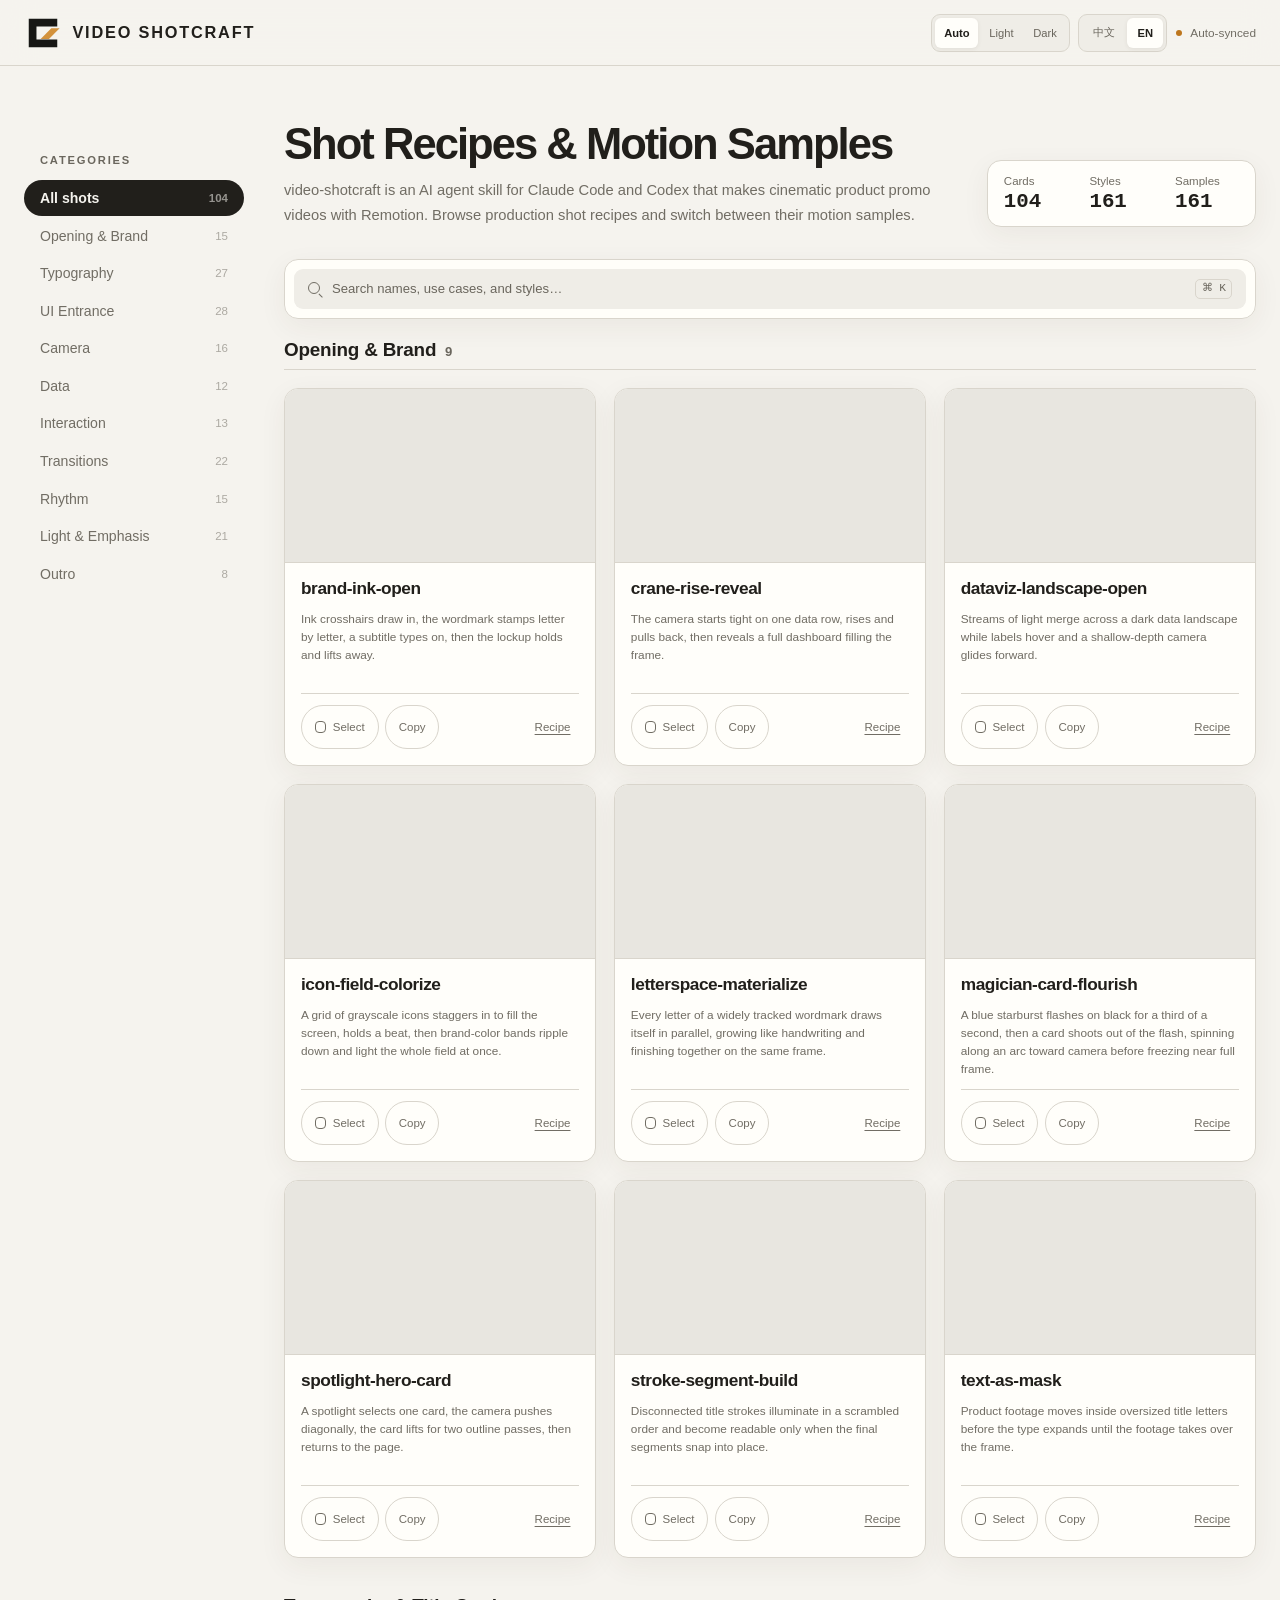
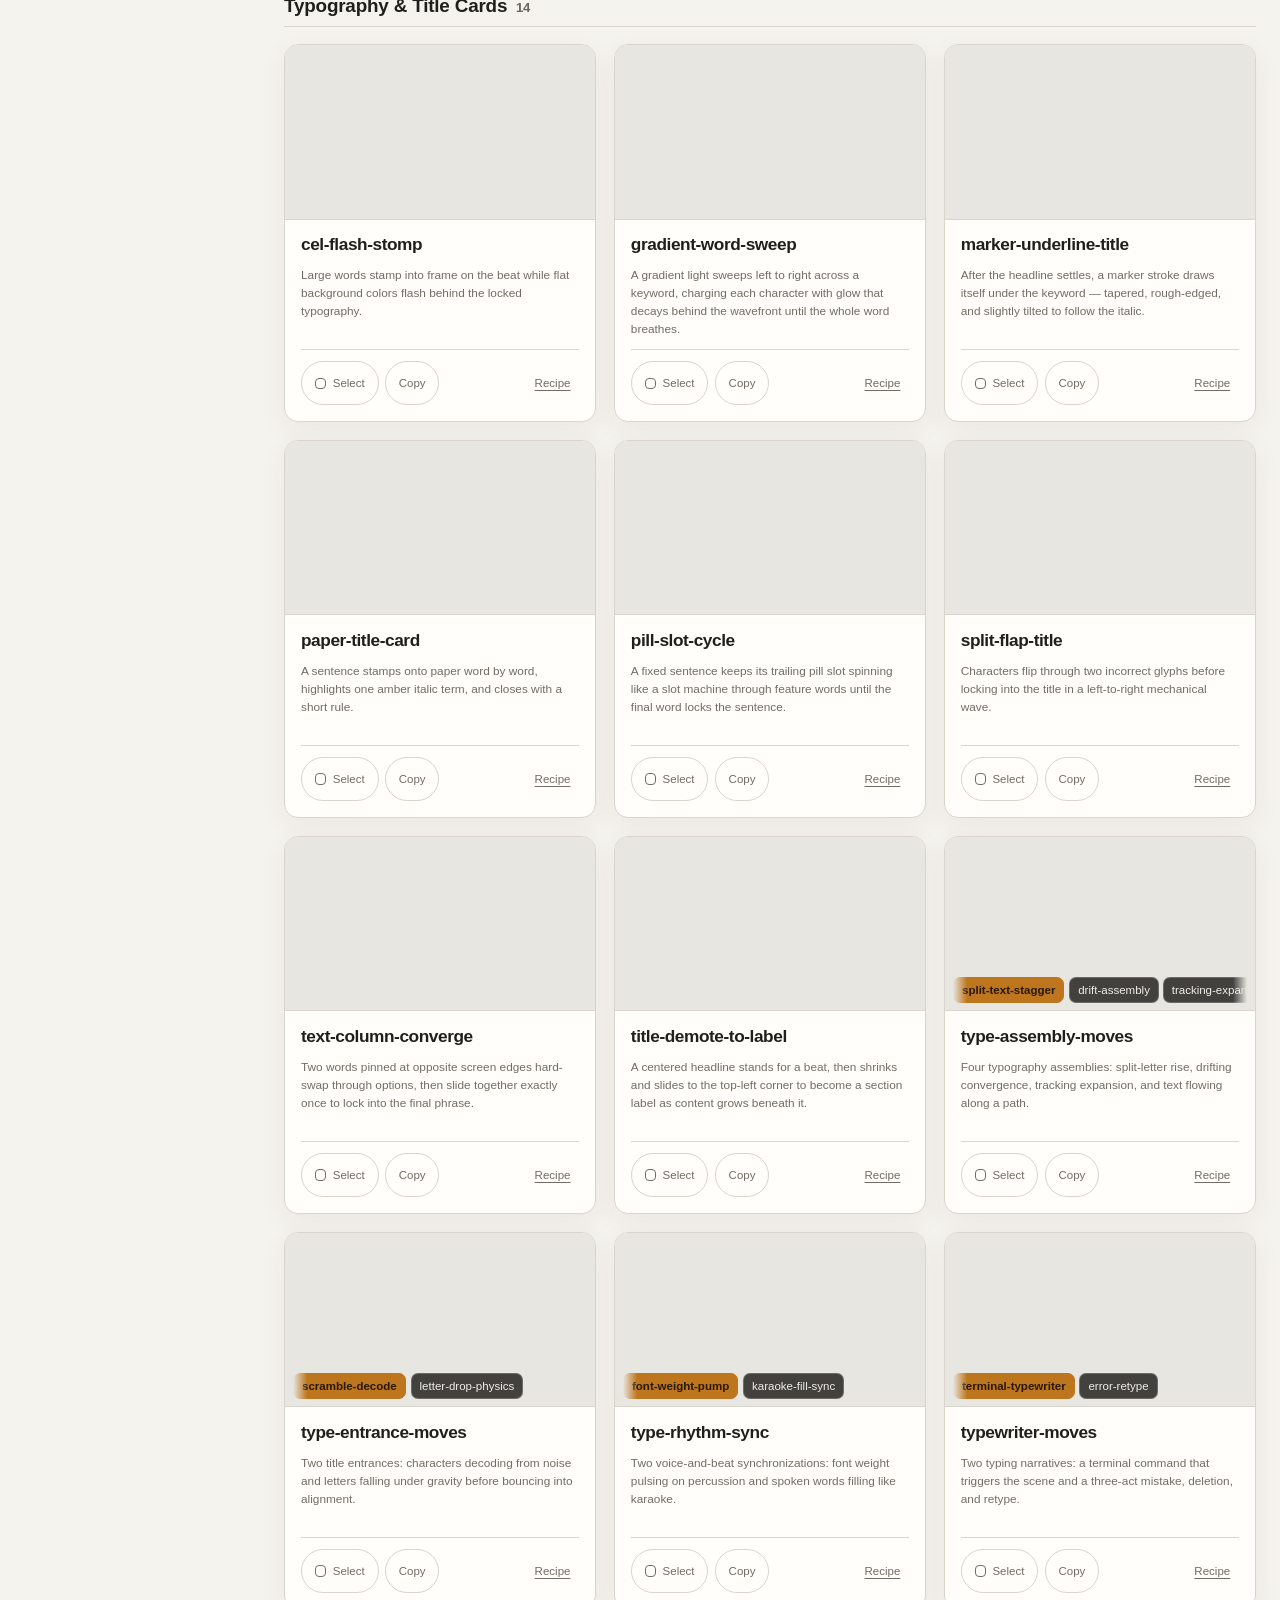
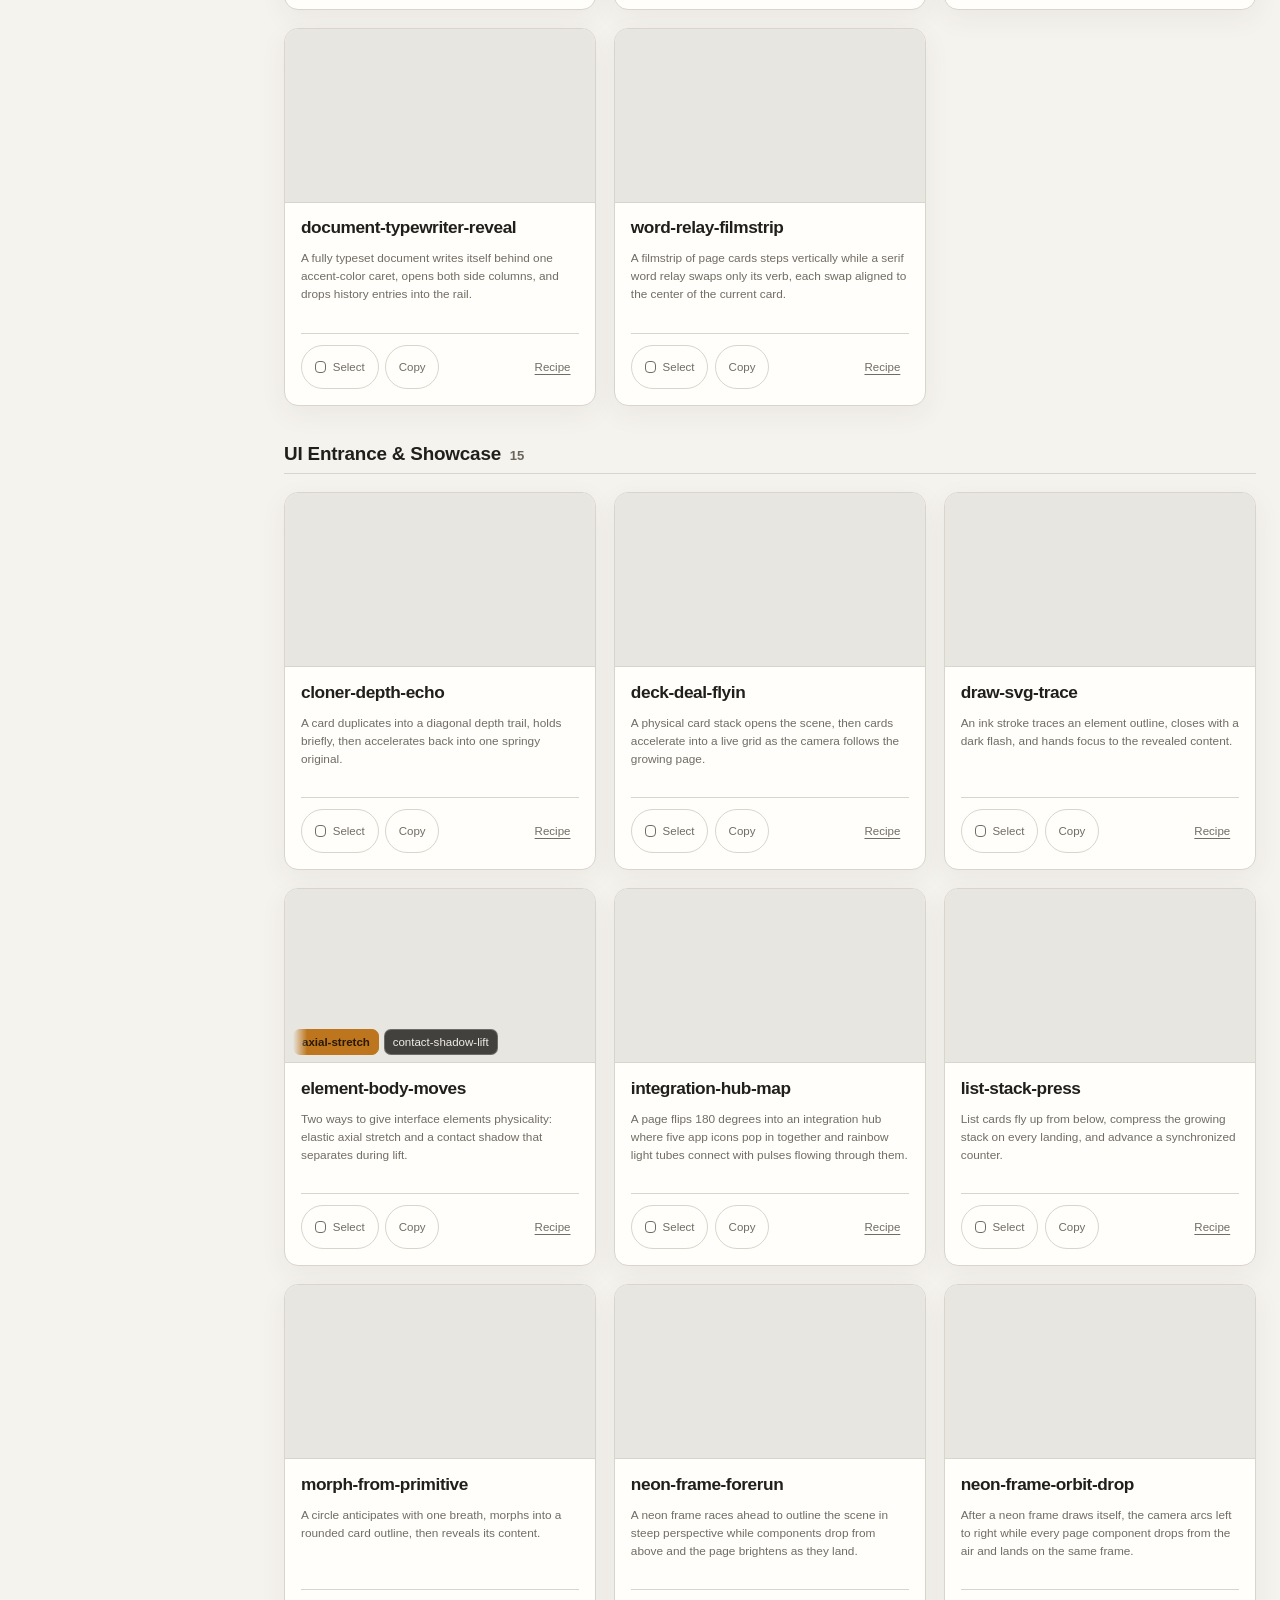
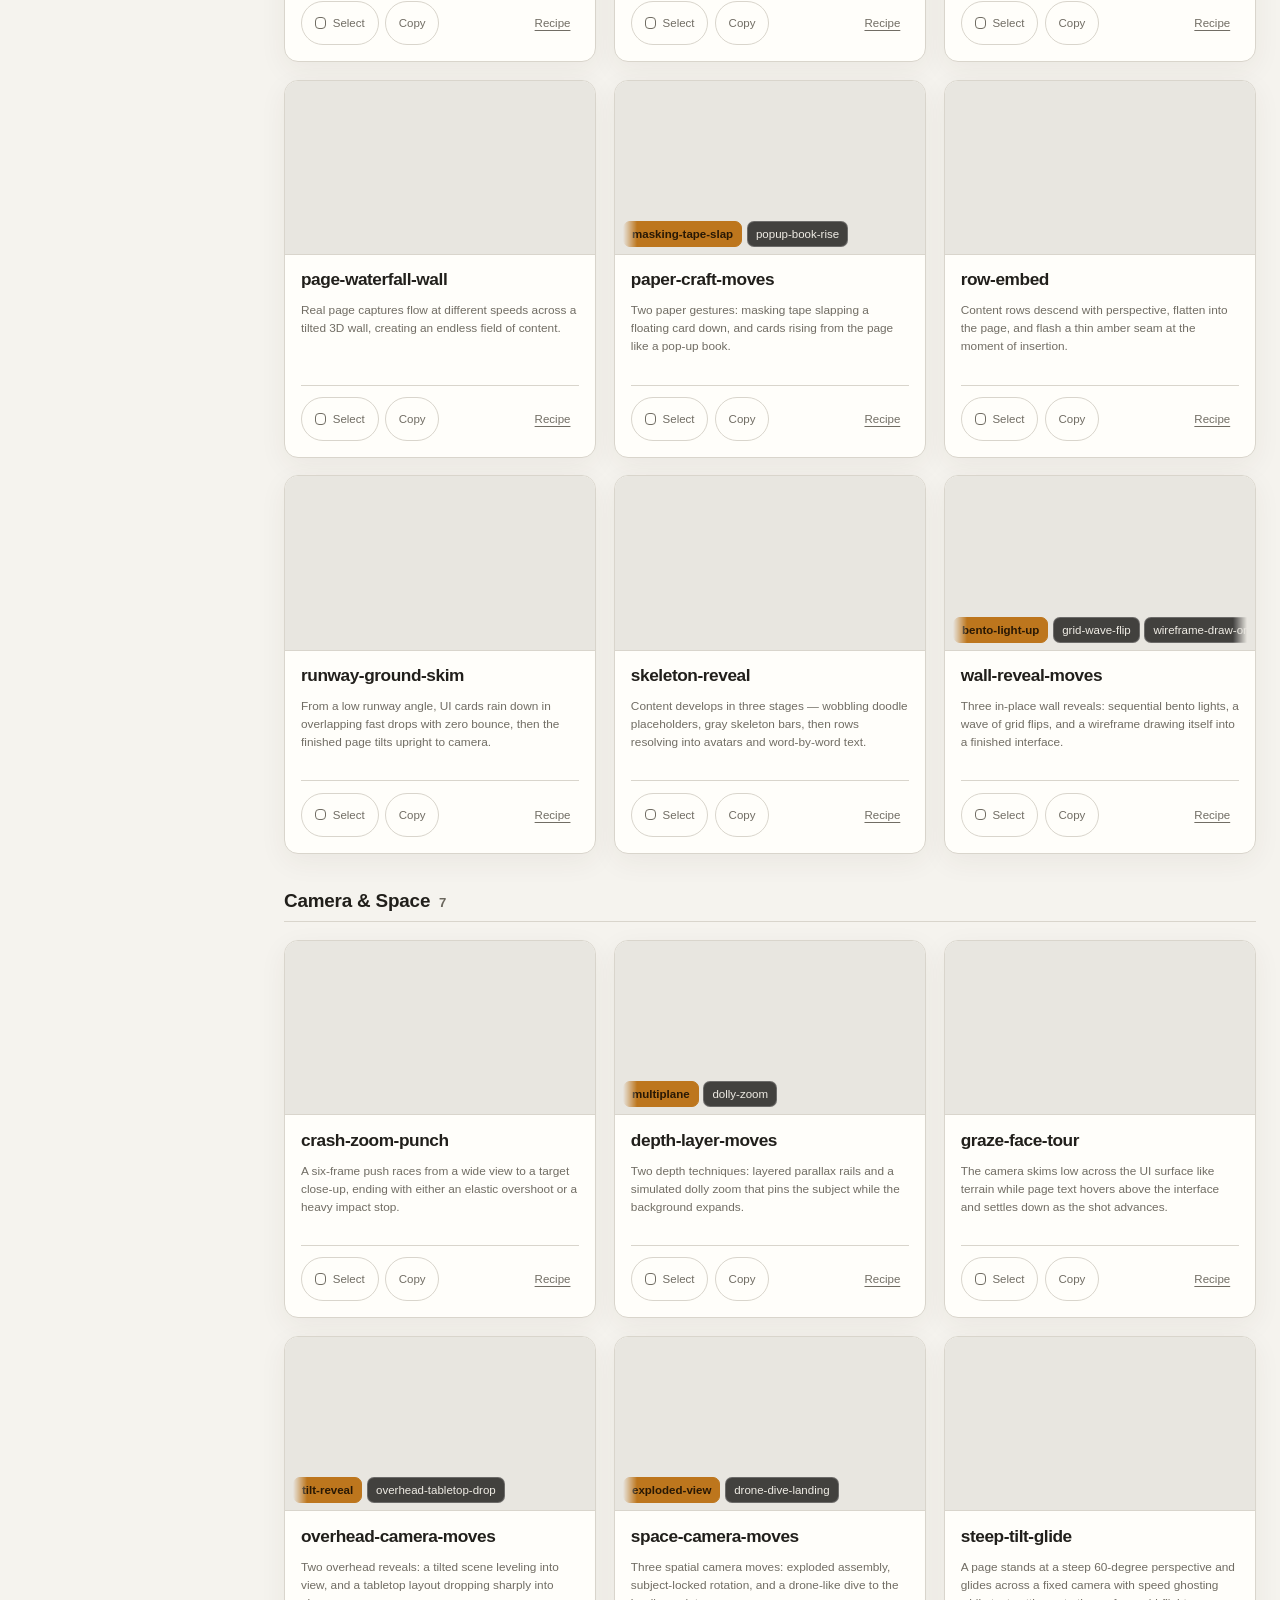
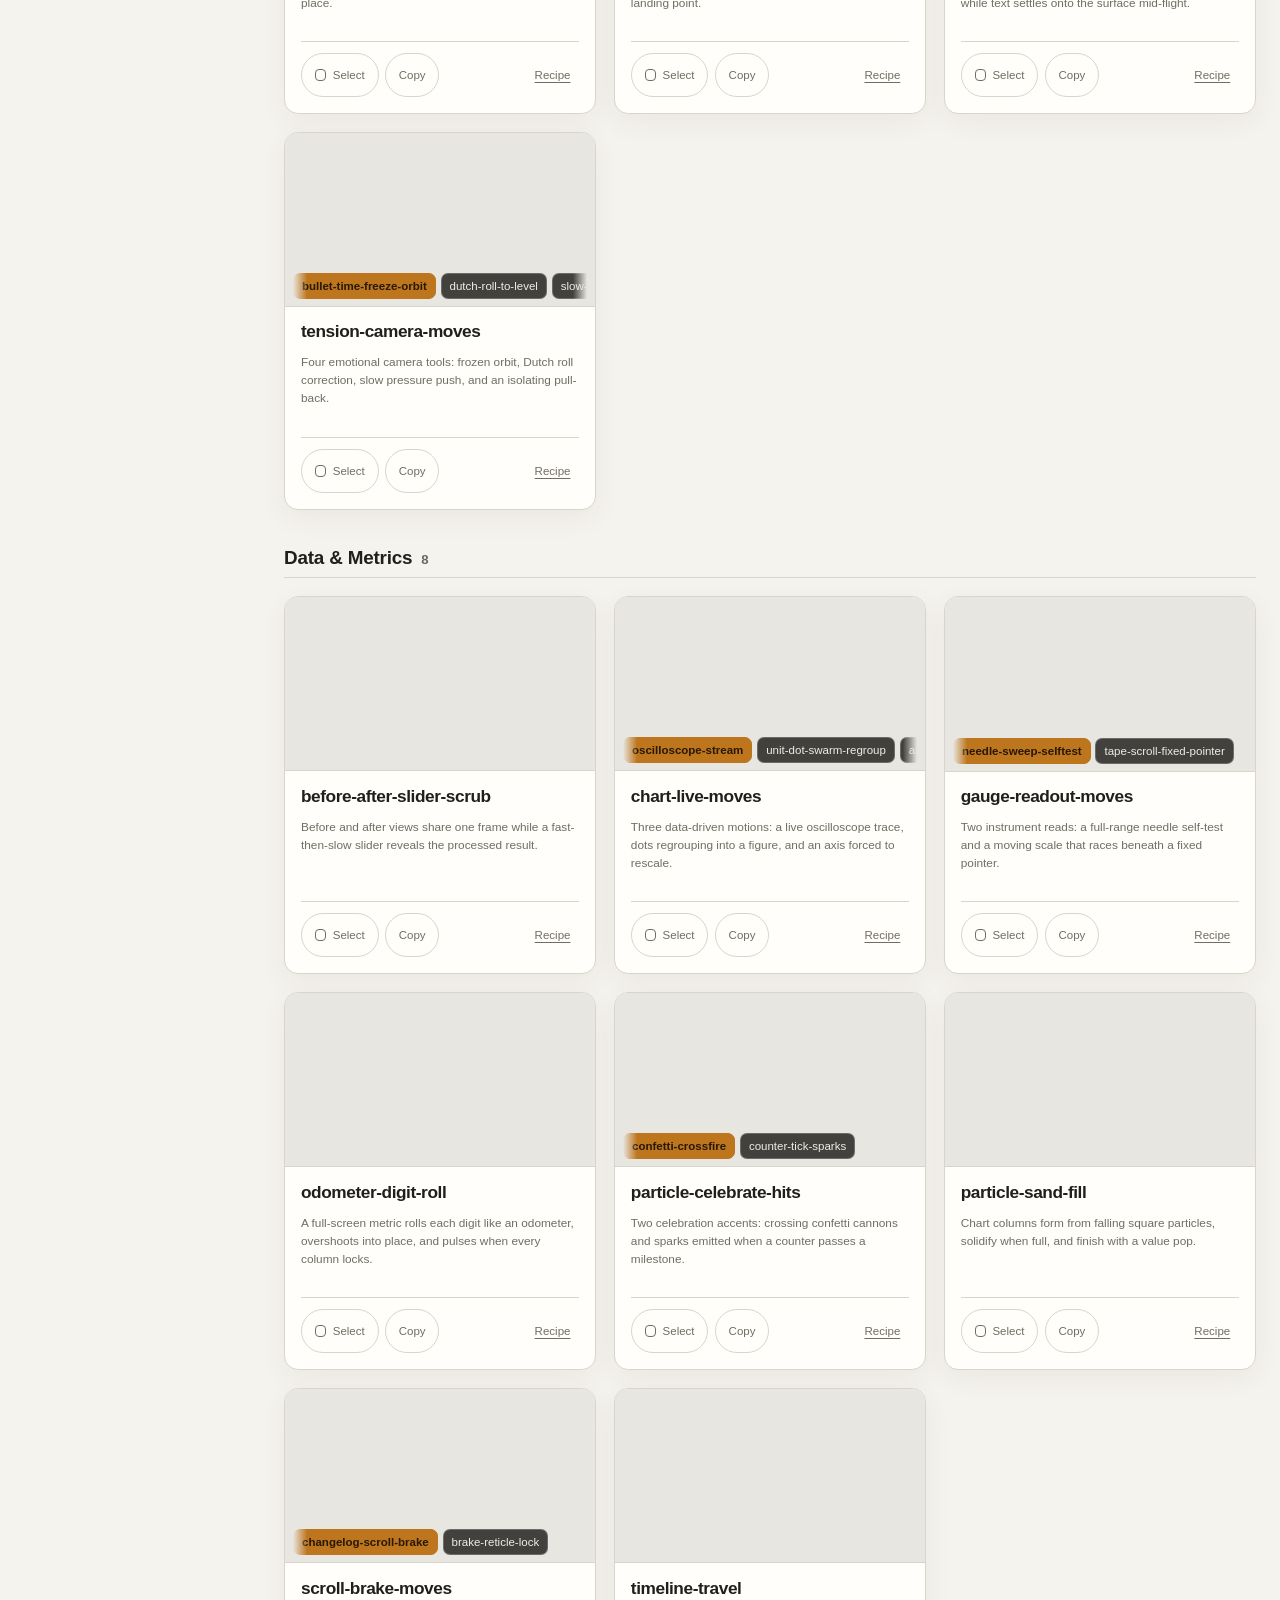
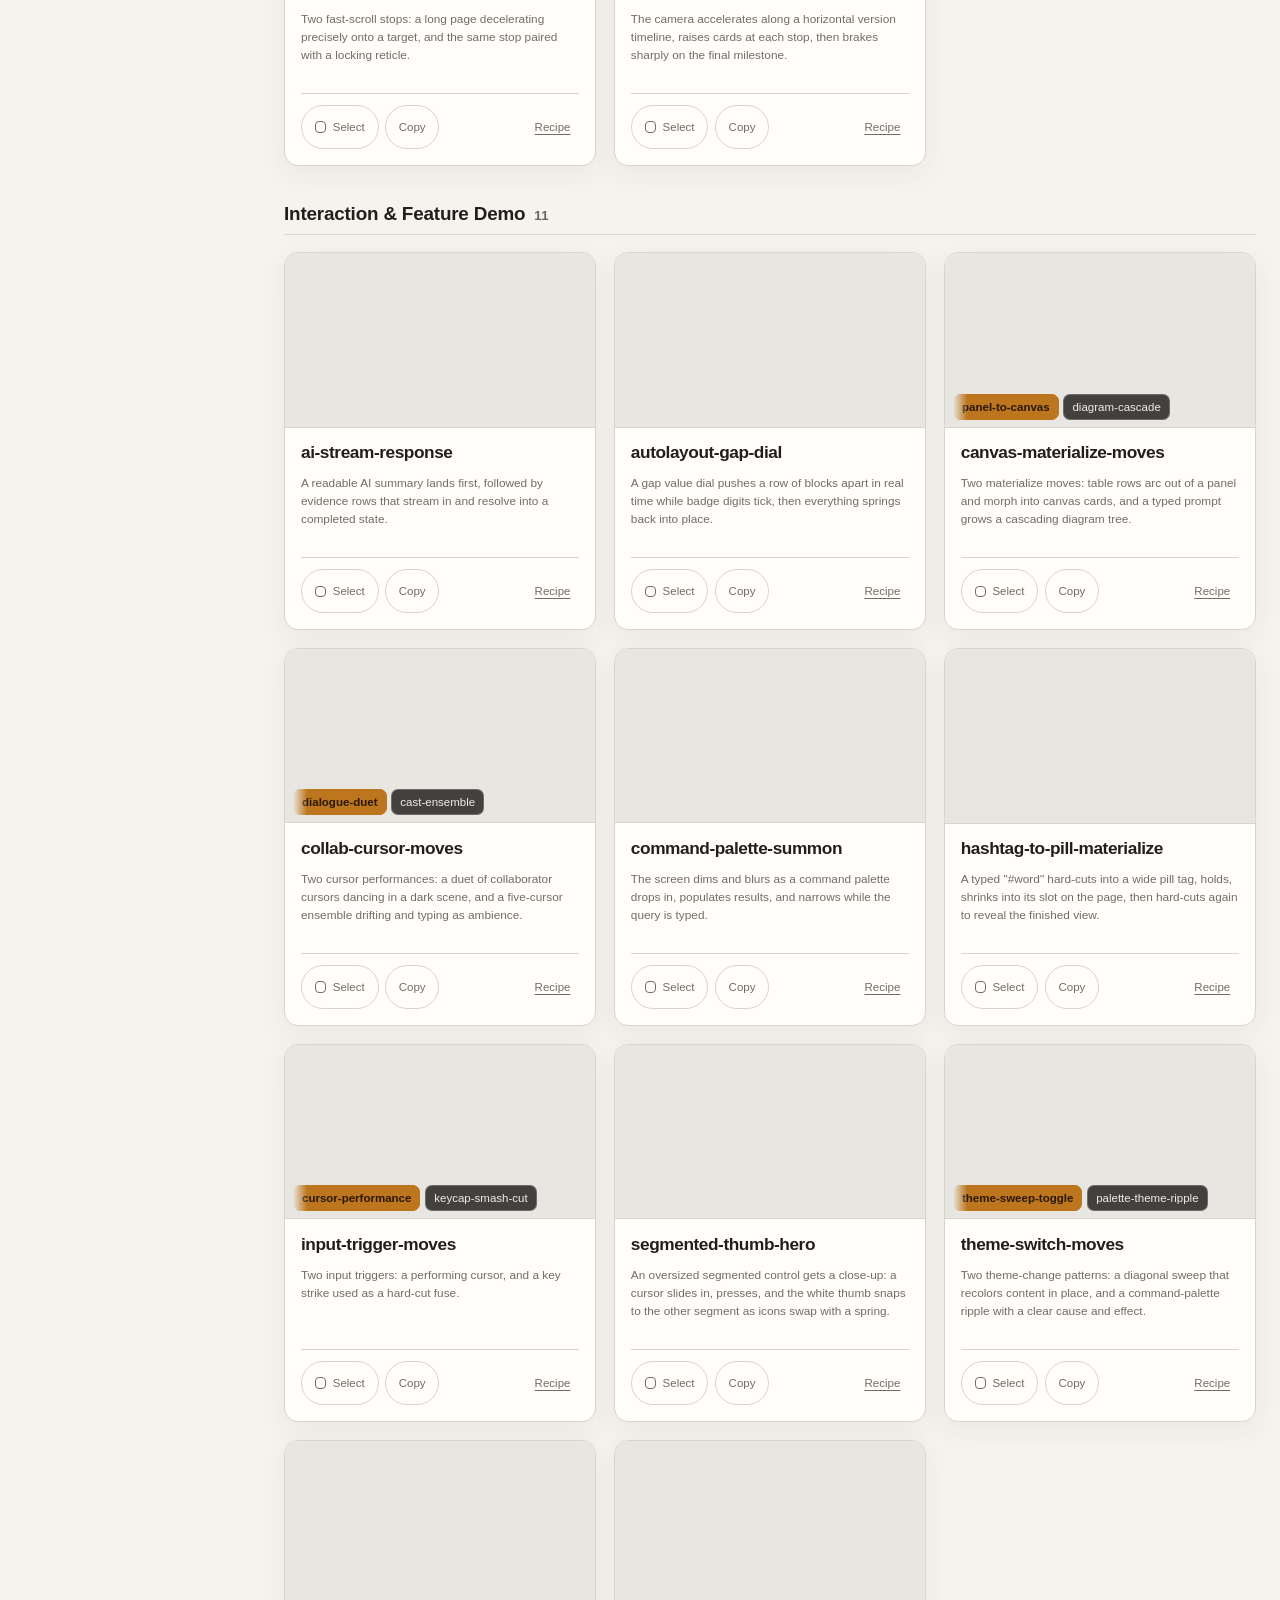
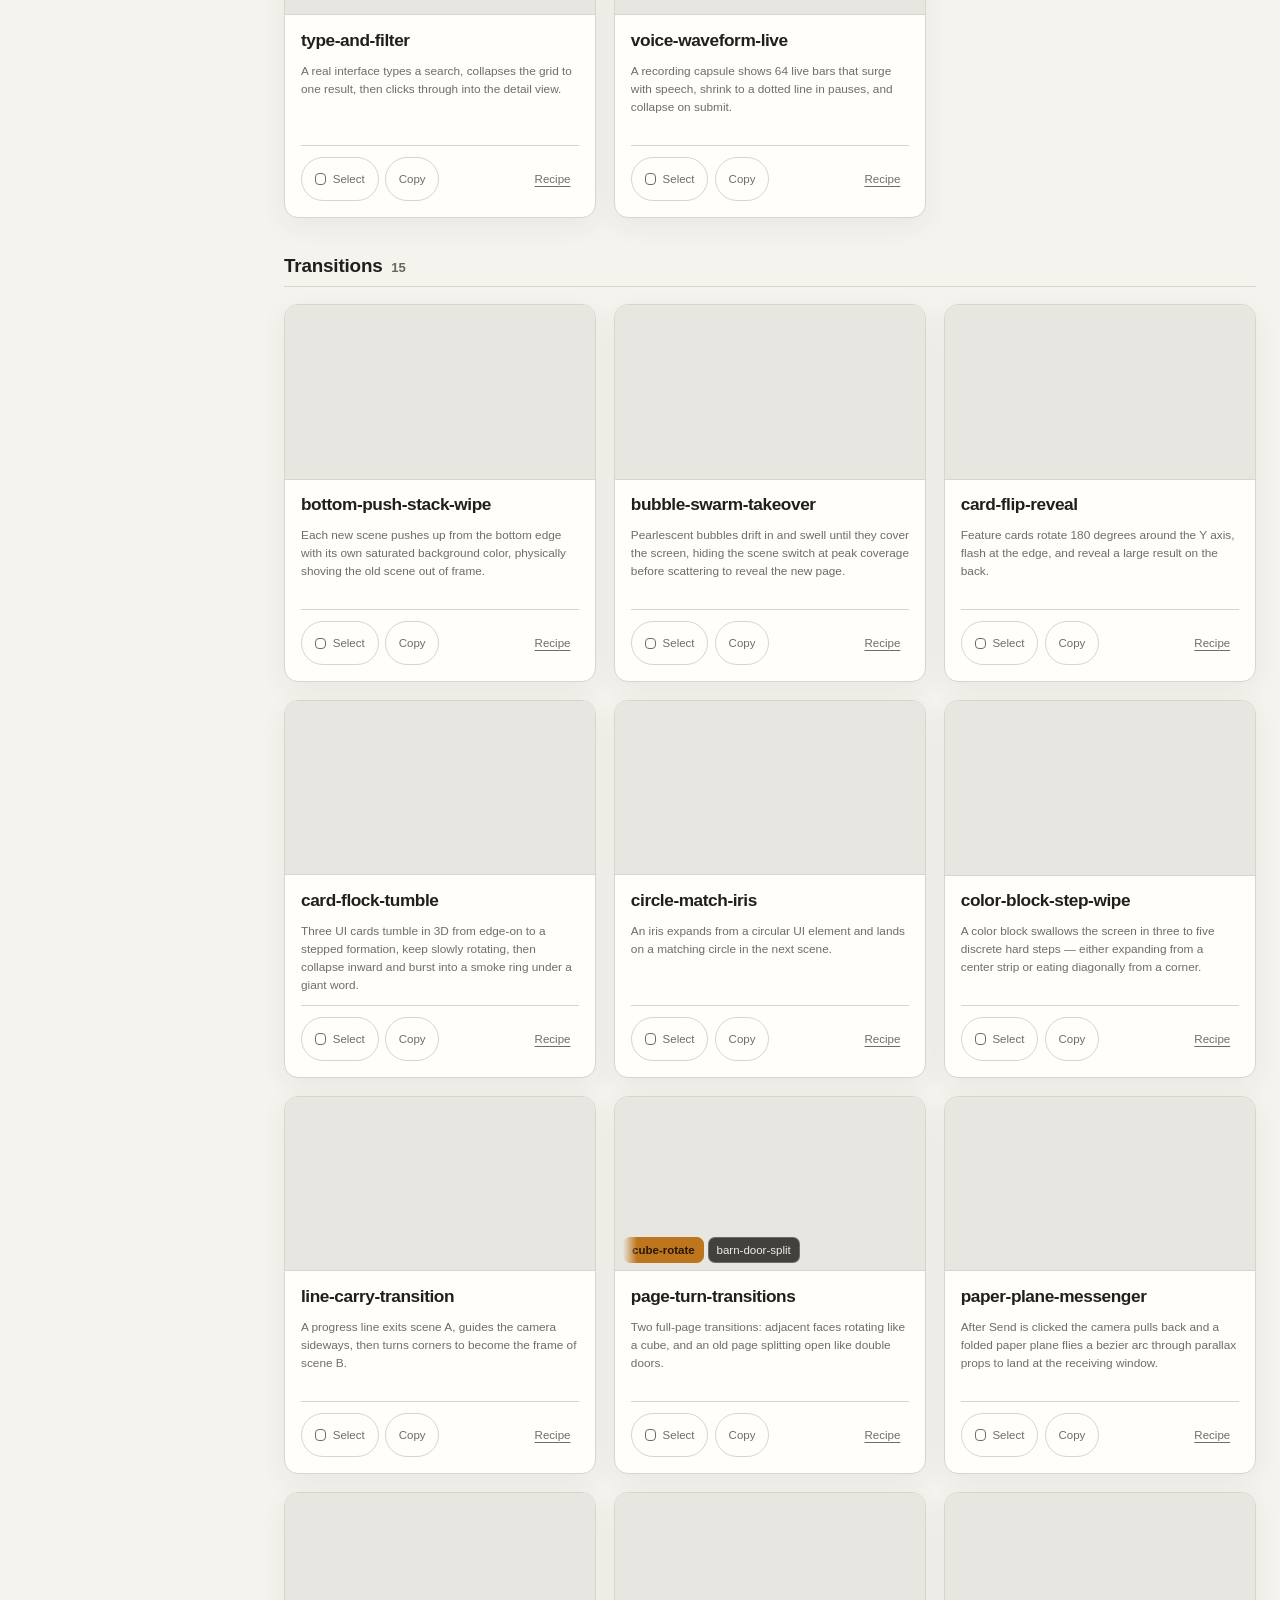
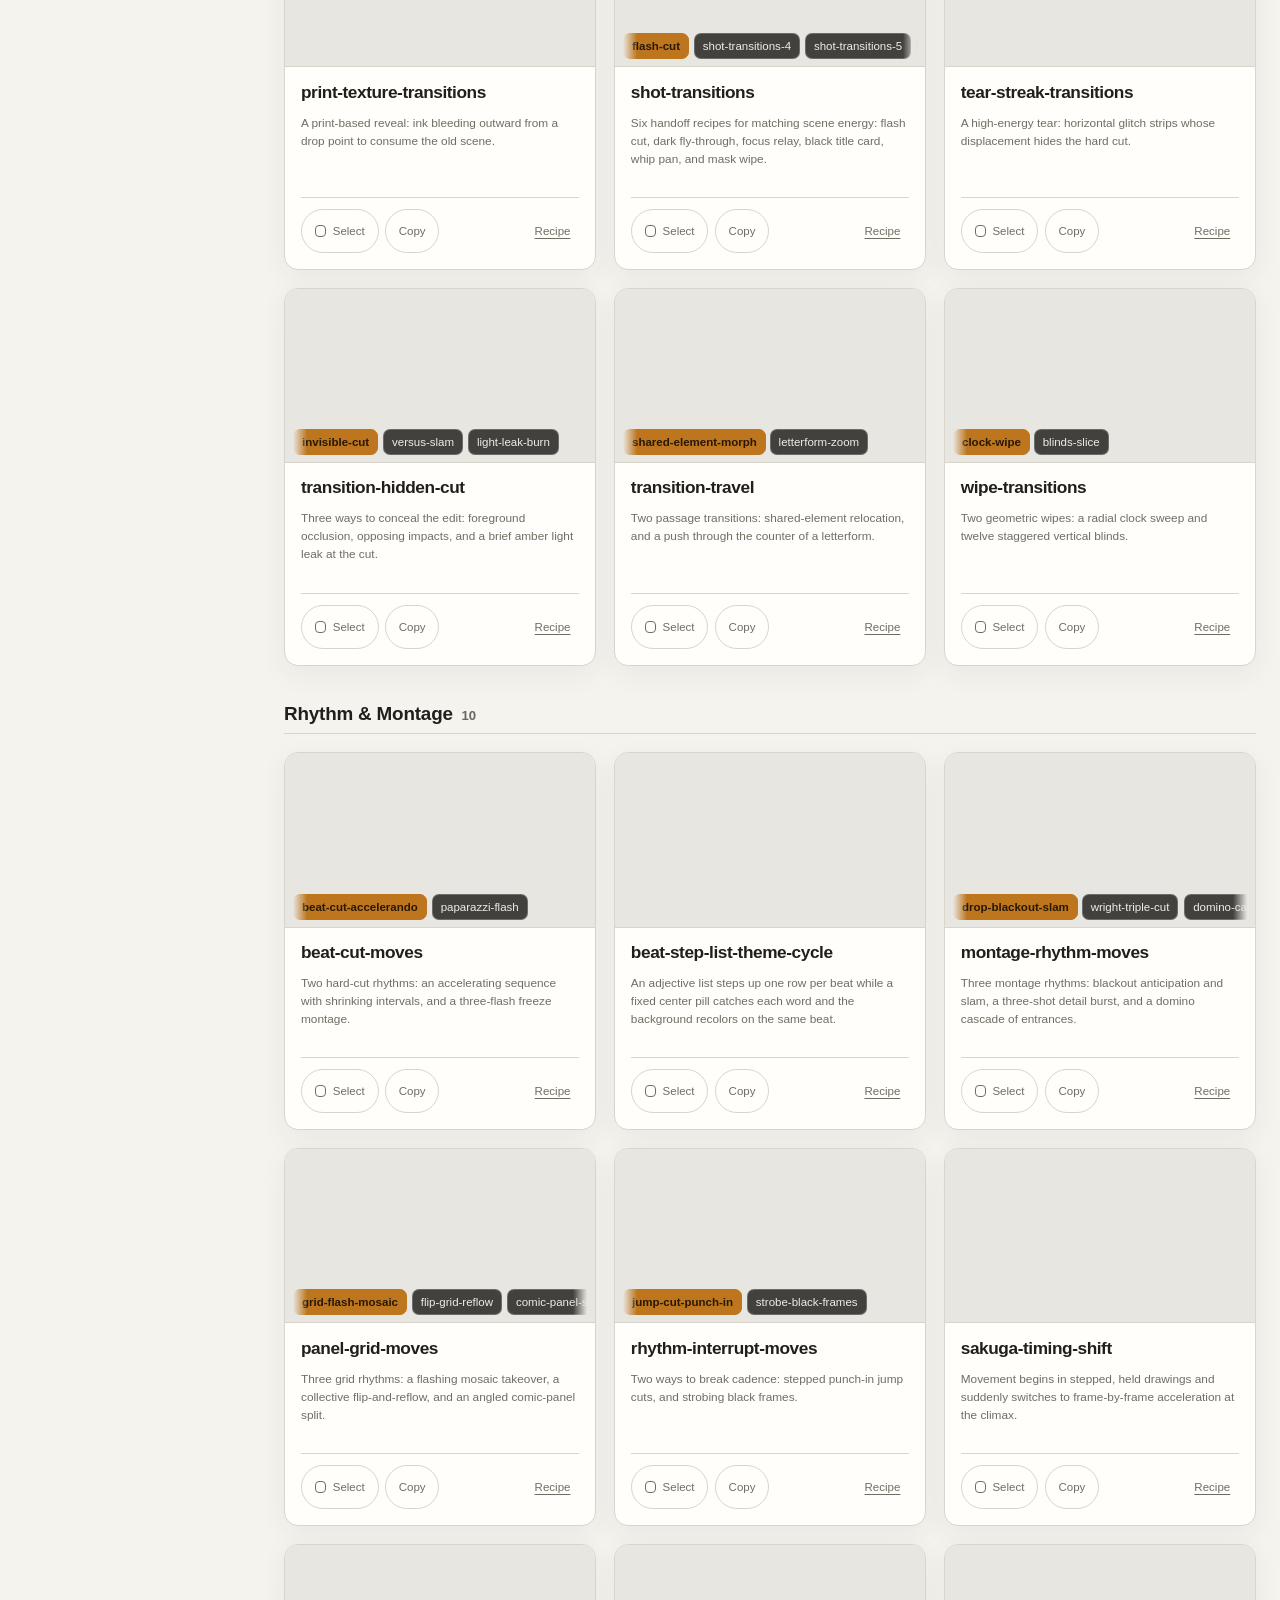
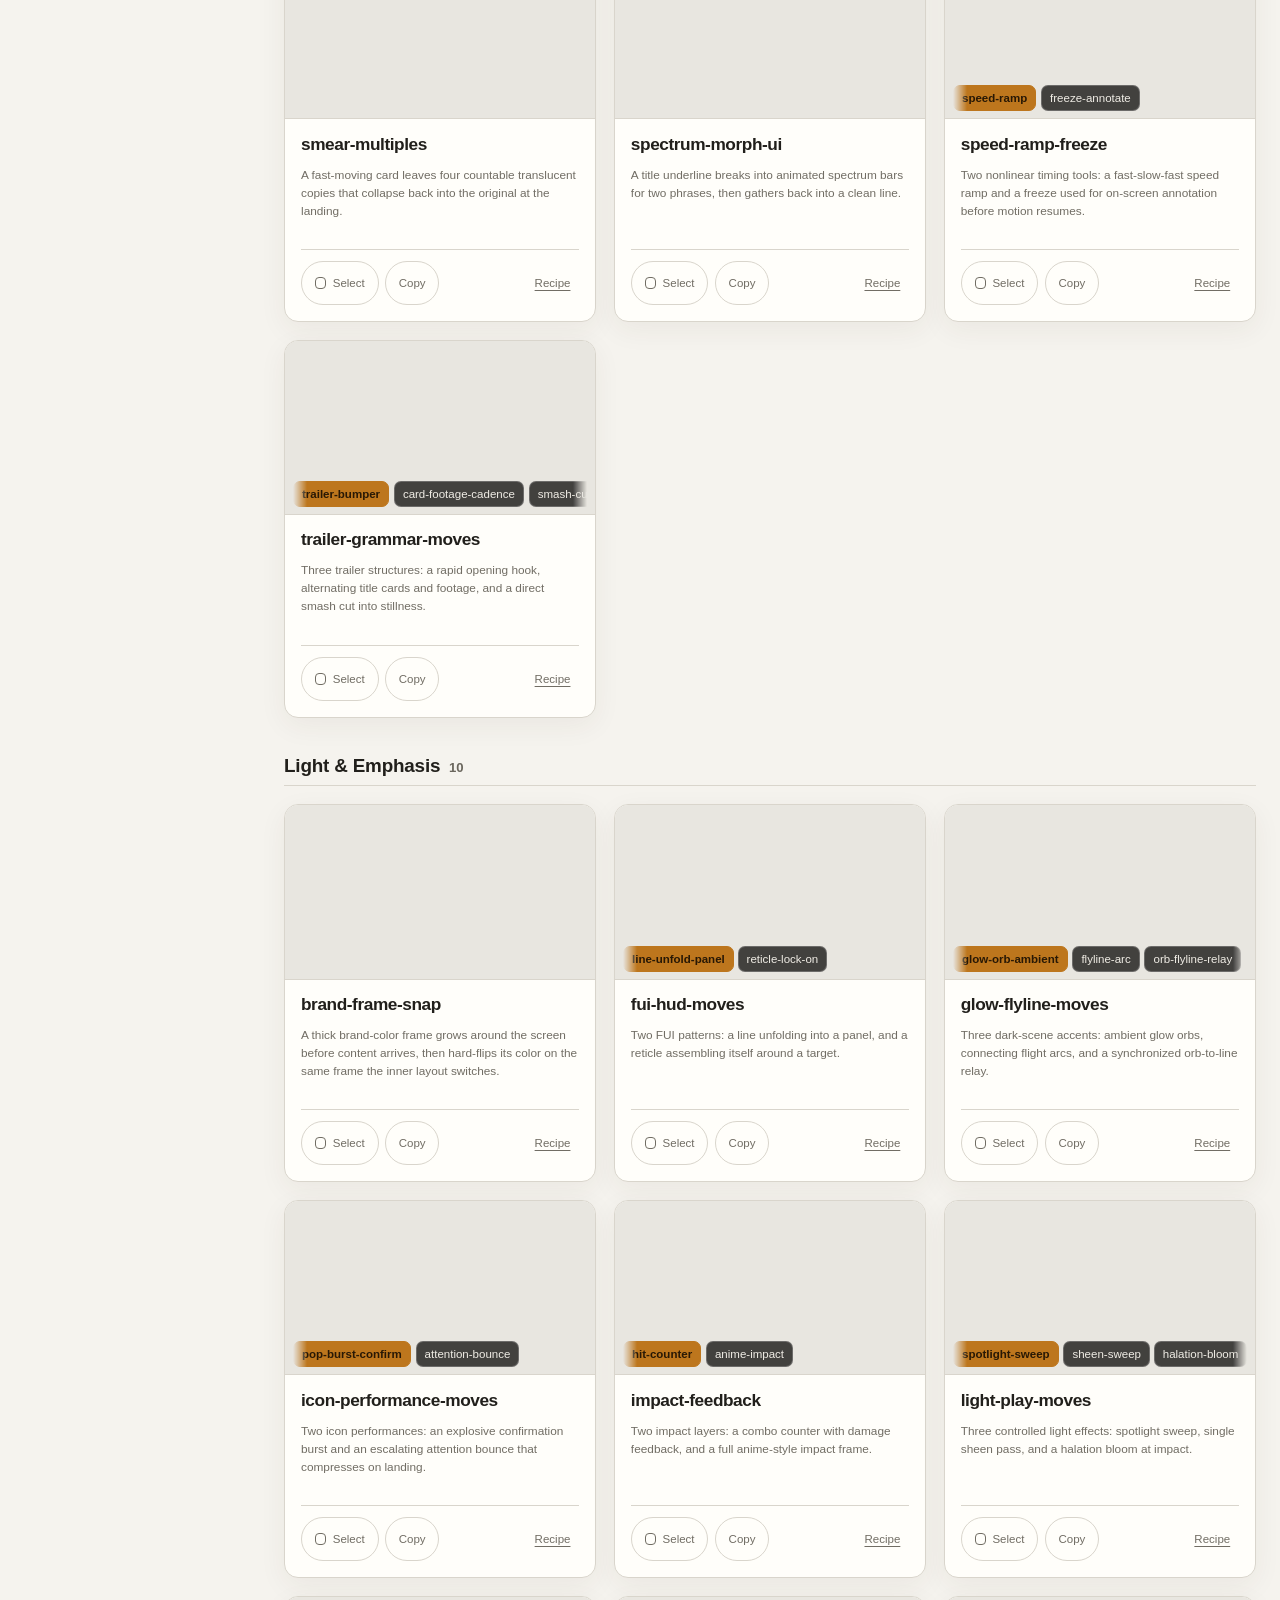
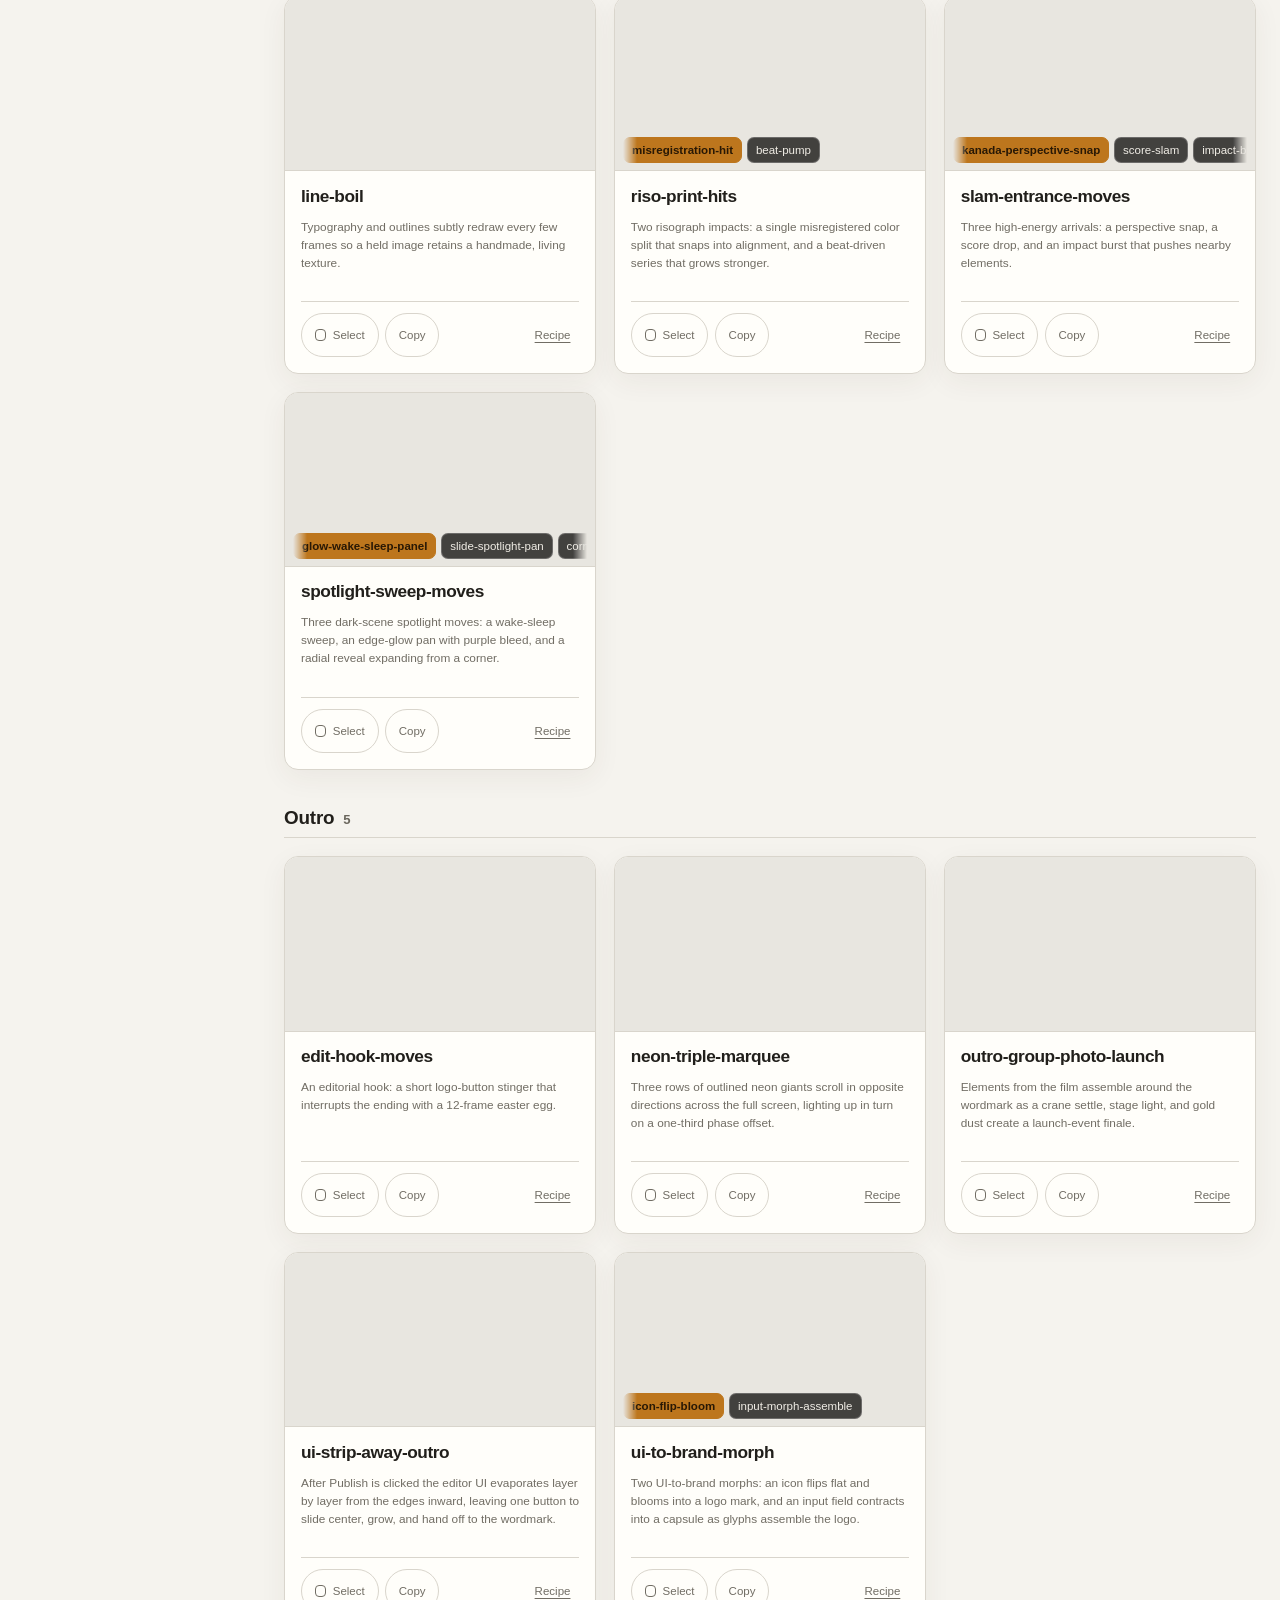
==== commit 5c2e5ba4: "gallery: multi-category card tags, drop Missing filter, fix truncation, CTA hover motion - 61/104 ca" ====
--- a/gallery/library.html
+++ b/gallery/library.html
@@ -93,7 +93,6 @@
         <button class="category-link" type="button" data-filter="rhythm"><span data-i18n="catRhythm">Rhythm</span></button>
         <button class="category-link" type="button" data-filter="effects"><span data-i18n="catEffects">Light &amp; Emphasis</span></button>
         <button class="category-link" type="button" data-filter="outro"><span data-i18n="catOutro">Outro</span></button>
-        <button class="category-link" type="button" data-filter="missing"><span data-i18n="missing">Missing</span></button>
       </nav>
     </aside>
 
--- a/gallery/styles.css
+++ b/gallery/styles.css
@@ -632,6 +632,32 @@
   border-color: var(--accent);
 }
 
+.implementation-status {
+  /* was a grid cell inside .current-style, which this branch removed; now a
+     standalone badge over the demo's bottom-left, where it costs no card
+     height: appearing in the body flow made the card 29px taller than its
+     row-mates whenever a reference-only style was selected. */
+  position: absolute;
+  left: 0.5rem;
+  top: 0.5rem;
+  z-index: 2;
+  /* clears the fullscreen button (top-right); wrap instead of ellipsizing —
+     a truncated "custom implementation re…" hides the one fact the badge
+     exists to state */
+  max-width: calc(100% - 4rem);
+  width: fit-content;
+  padding: 0.16rem 0.4rem;
+  border: 1px solid var(--line);
+  border-radius: 4px;
+  color: var(--muted);
+  background: var(--surface-soft);
+  font-size: 0.7rem;
+  font-style: normal;
+  line-height: 1.25;
+}
+.implementation-status--reference-only { border-color: var(--danger); color: var(--danger); }
+.implementation-status--missing-preview { border-style: dashed; }
+
 .summary {
   display: -webkit-box;
   margin: 0.65rem 0 0;
@@ -676,14 +702,11 @@
 .style-selector::-webkit-scrollbar { display: none; }
 .style-option {
   position: relative;
-  /* 0 1 auto: shrink only when the row runs out of room, so 2-chip cards show
-     full names and crowded 4-/6-chip cards give up characters instead of
-     overflowing past the card edge */
-  flex: 0 1 auto;
-  min-width: 0;
+  /* 0 0 auto: never shrink — the row already scrolls horizontally with
+     end-fade masks, so full style names beat "bento-ligh…" truncation */
+  flex: 0 0 auto;
   height: 26px;
   padding: 0 0.5rem;
-  overflow: hidden;
   border: 1px solid rgba(255, 255, 255, 0.22);
   border-radius: 7px;
   color: #f0ede5;
@@ -691,7 +714,6 @@
   backdrop-filter: blur(8px);
   -webkit-backdrop-filter: blur(8px);
   font-size: 0.72rem;
-  text-overflow: ellipsis;
   white-space: nowrap;
   cursor: pointer;
 }
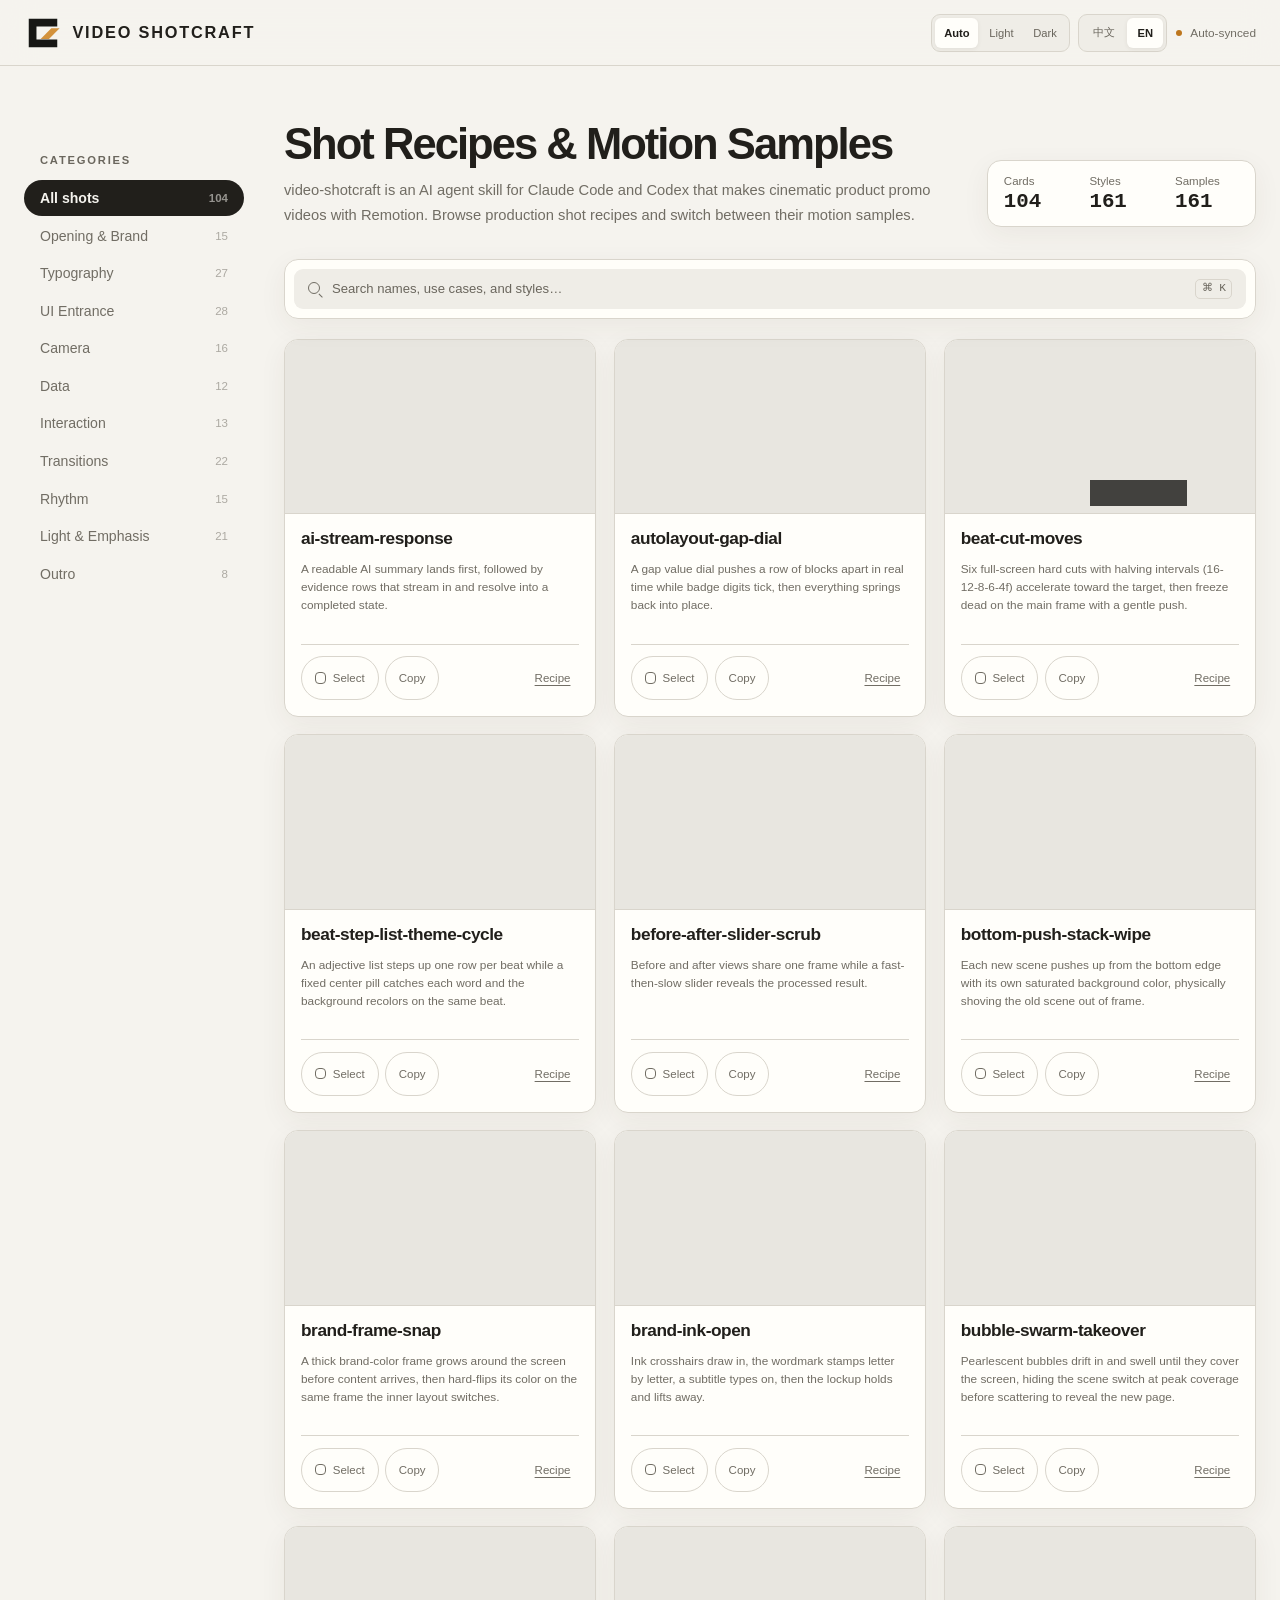
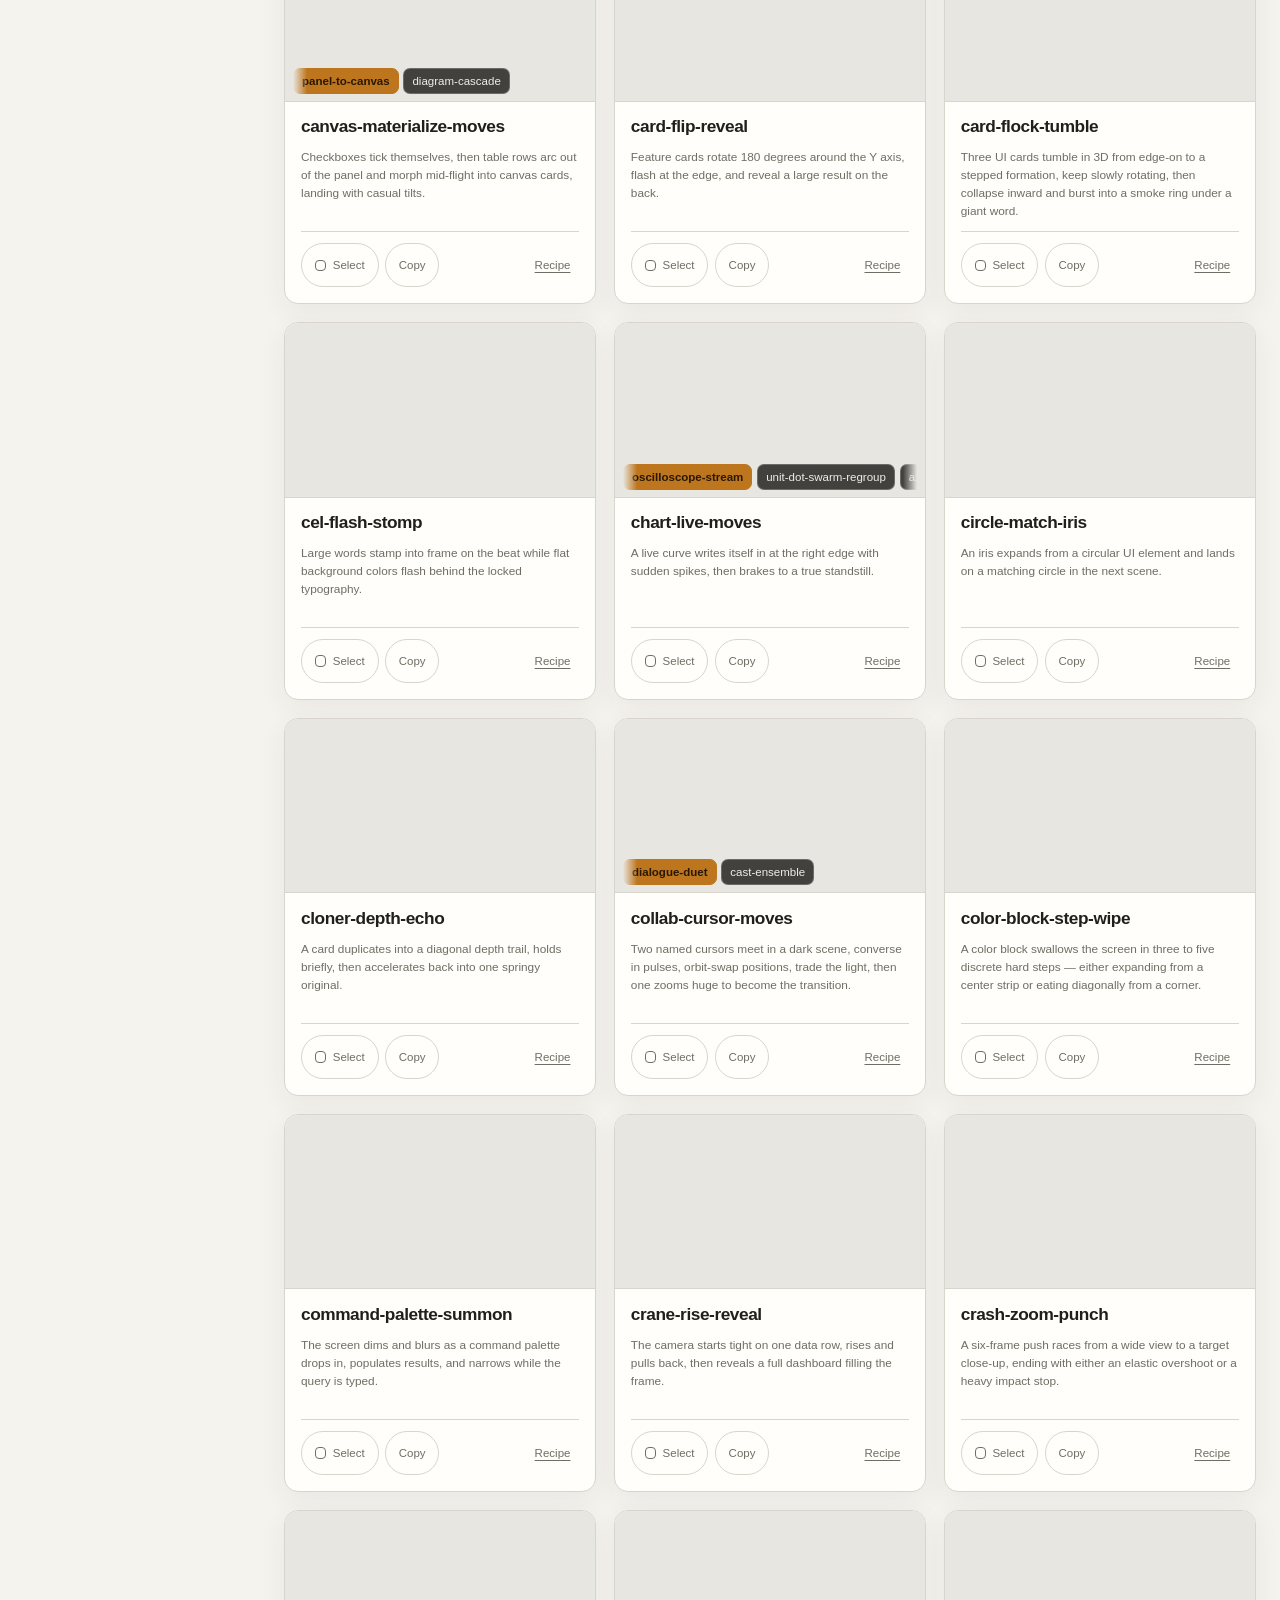
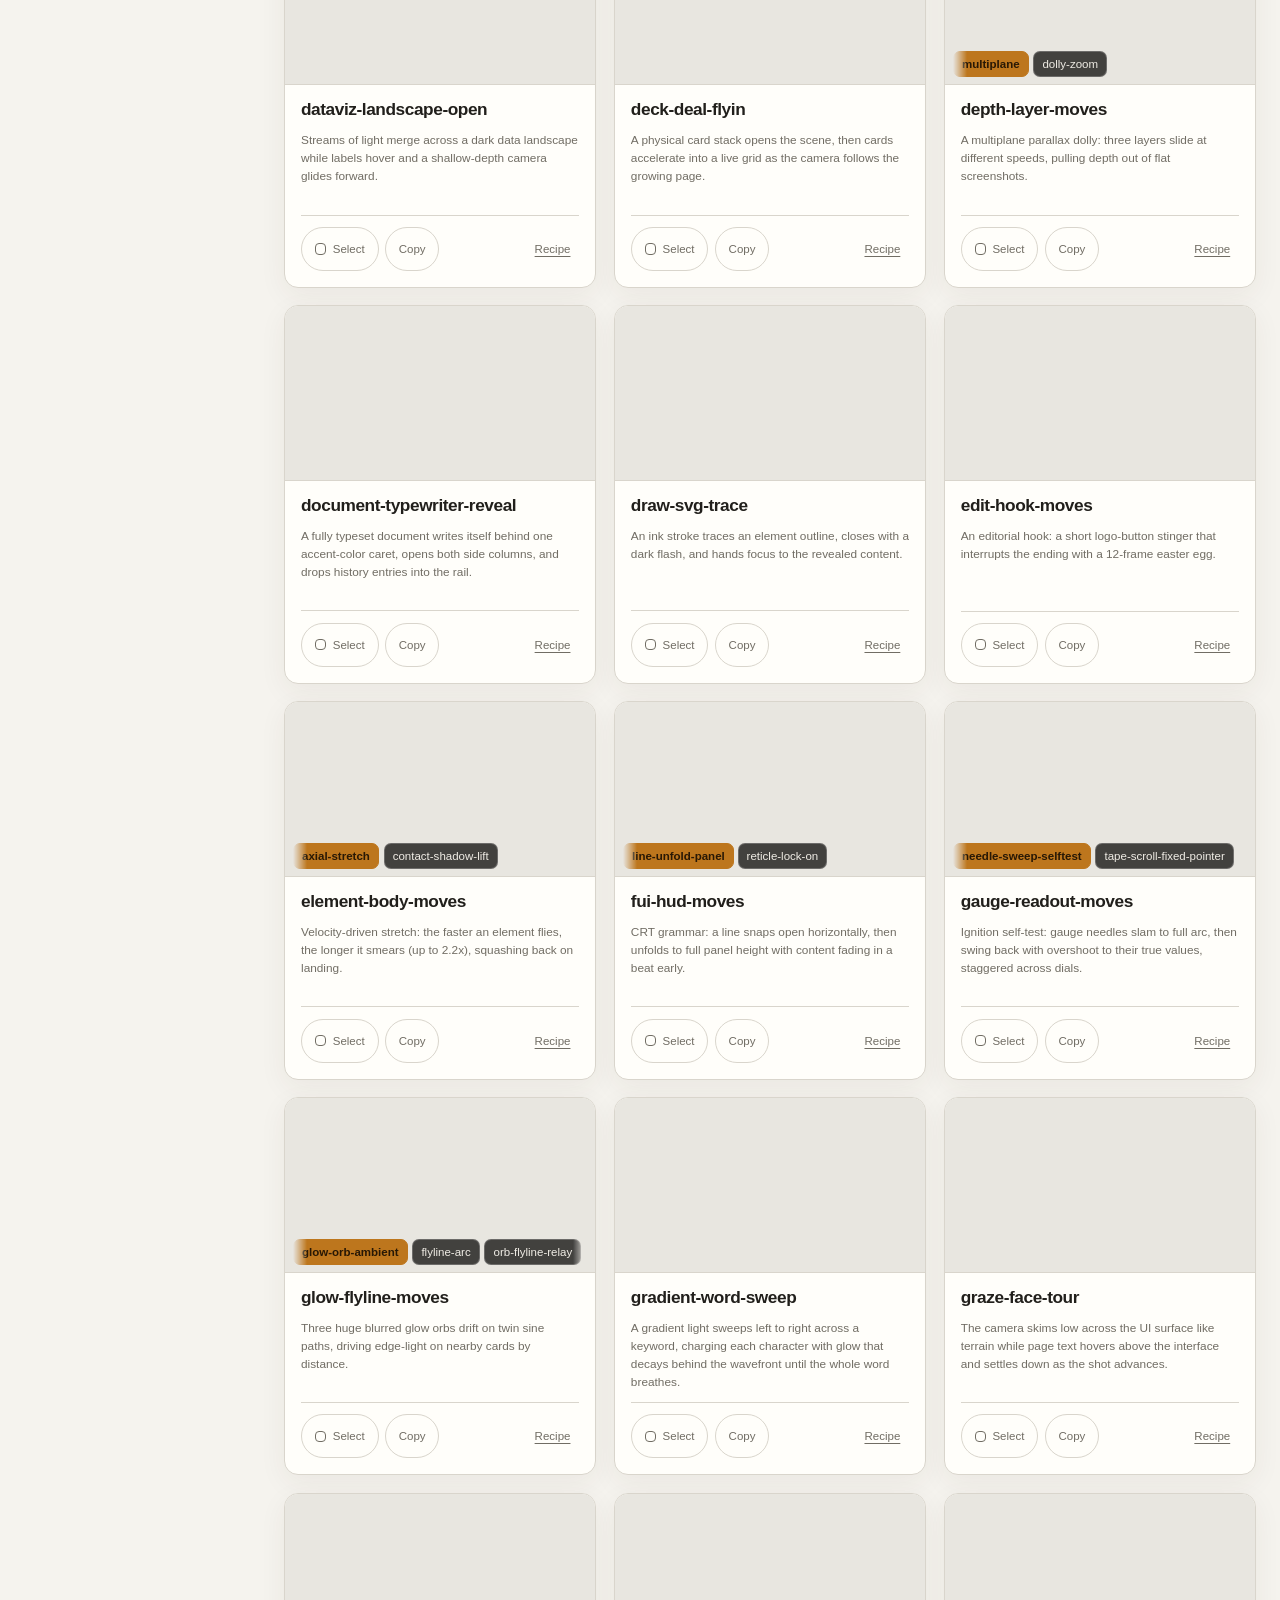
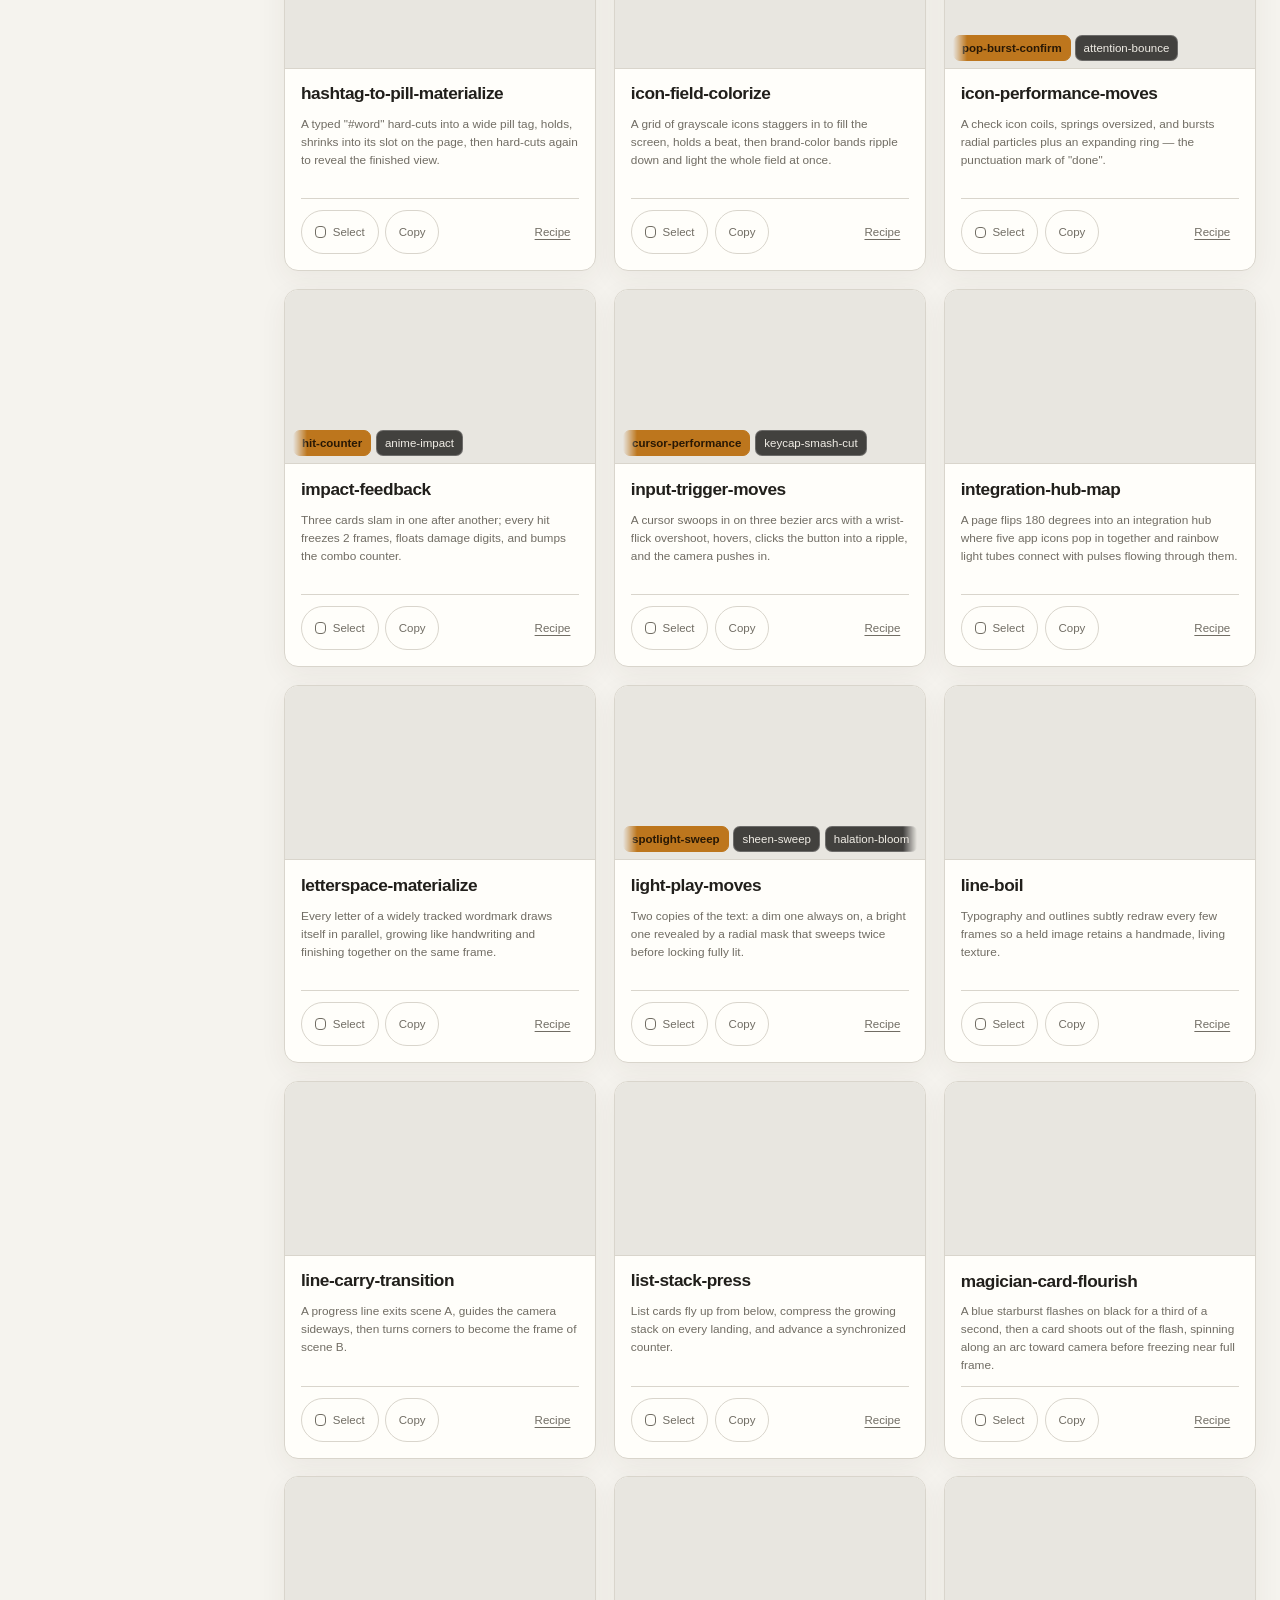
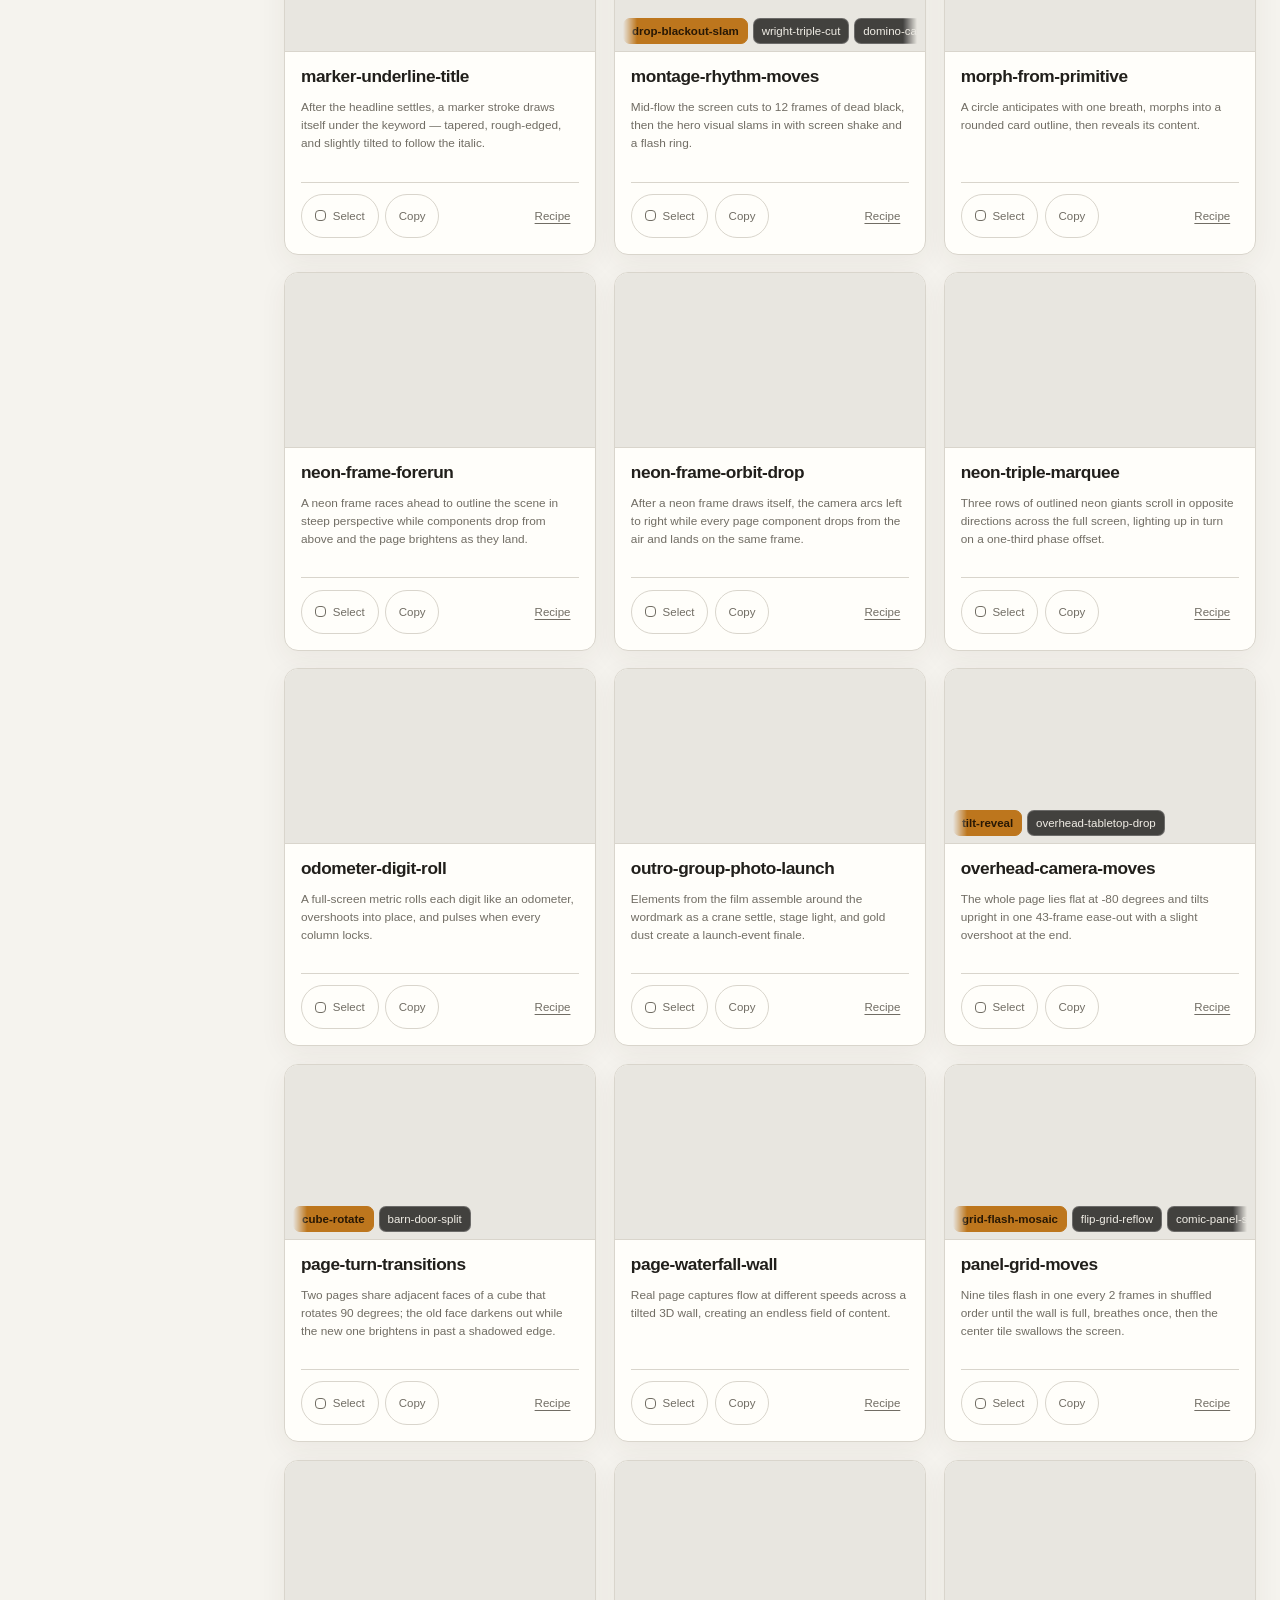
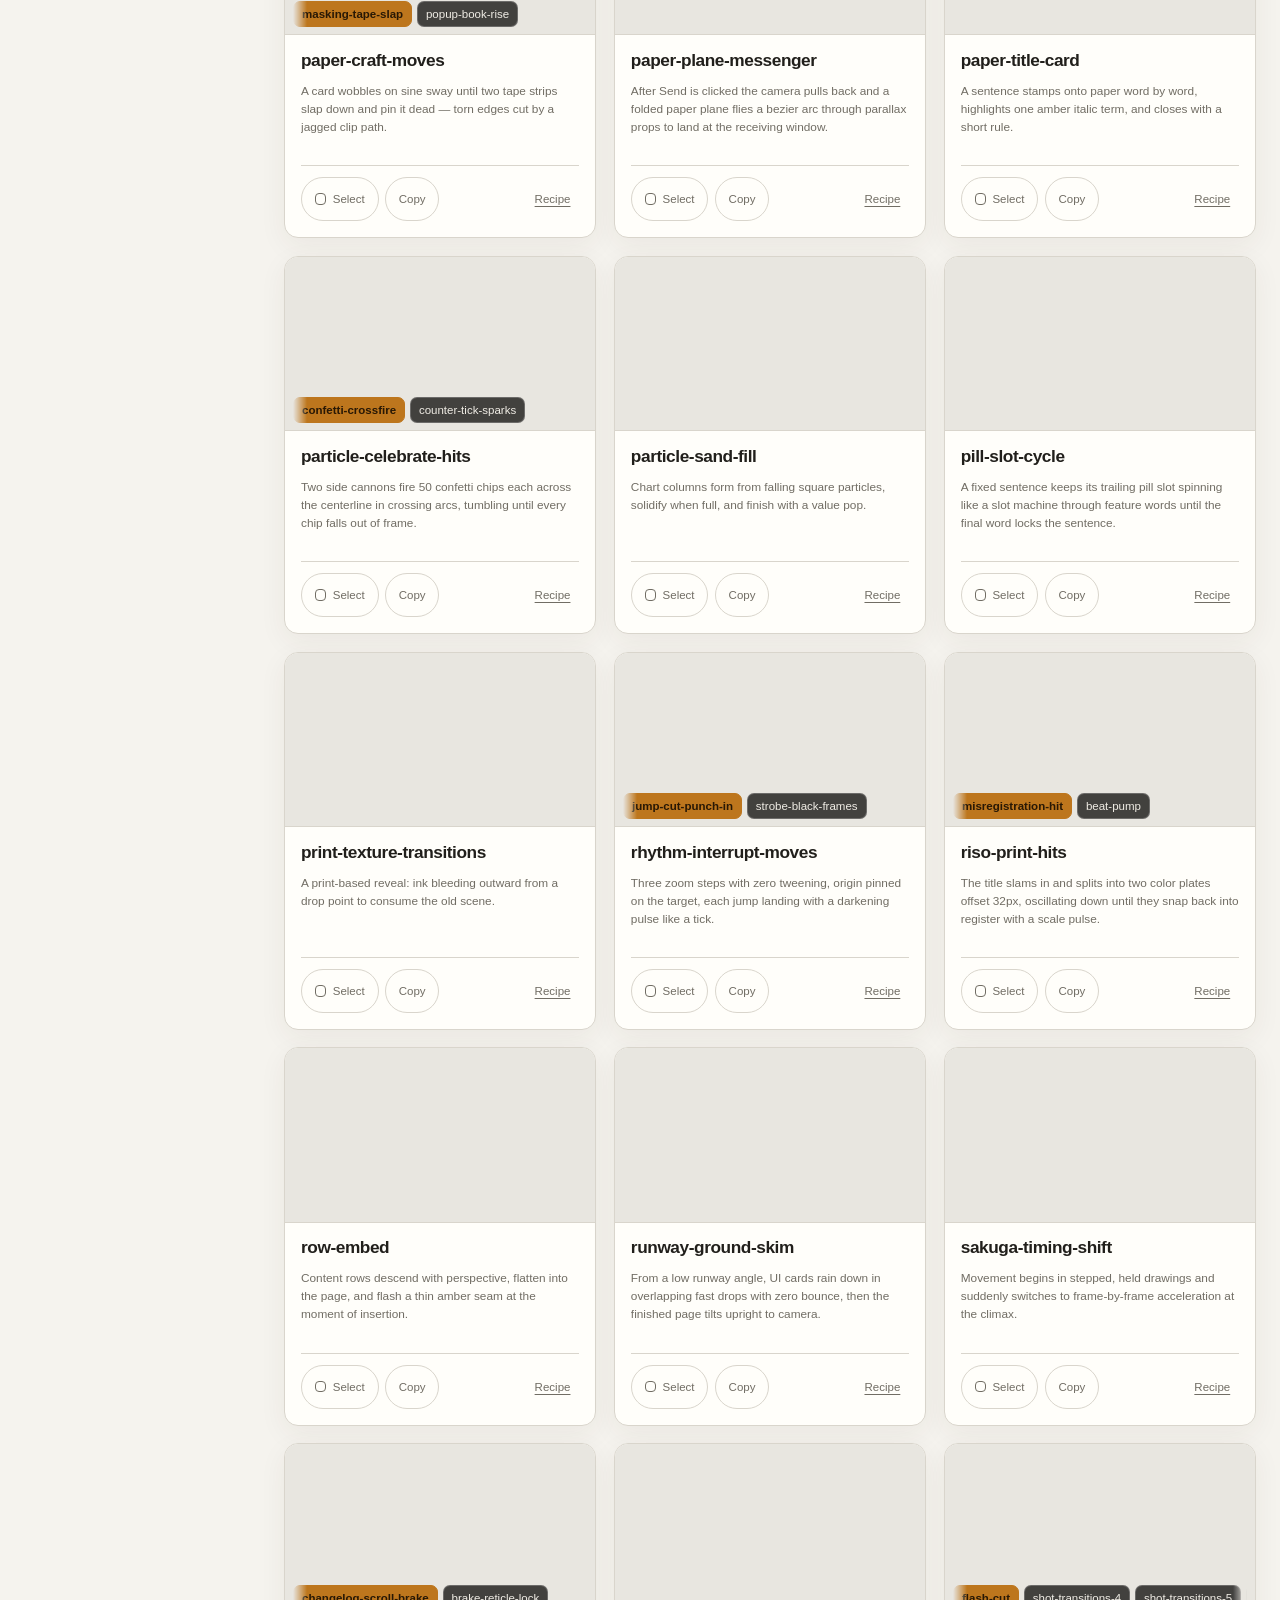
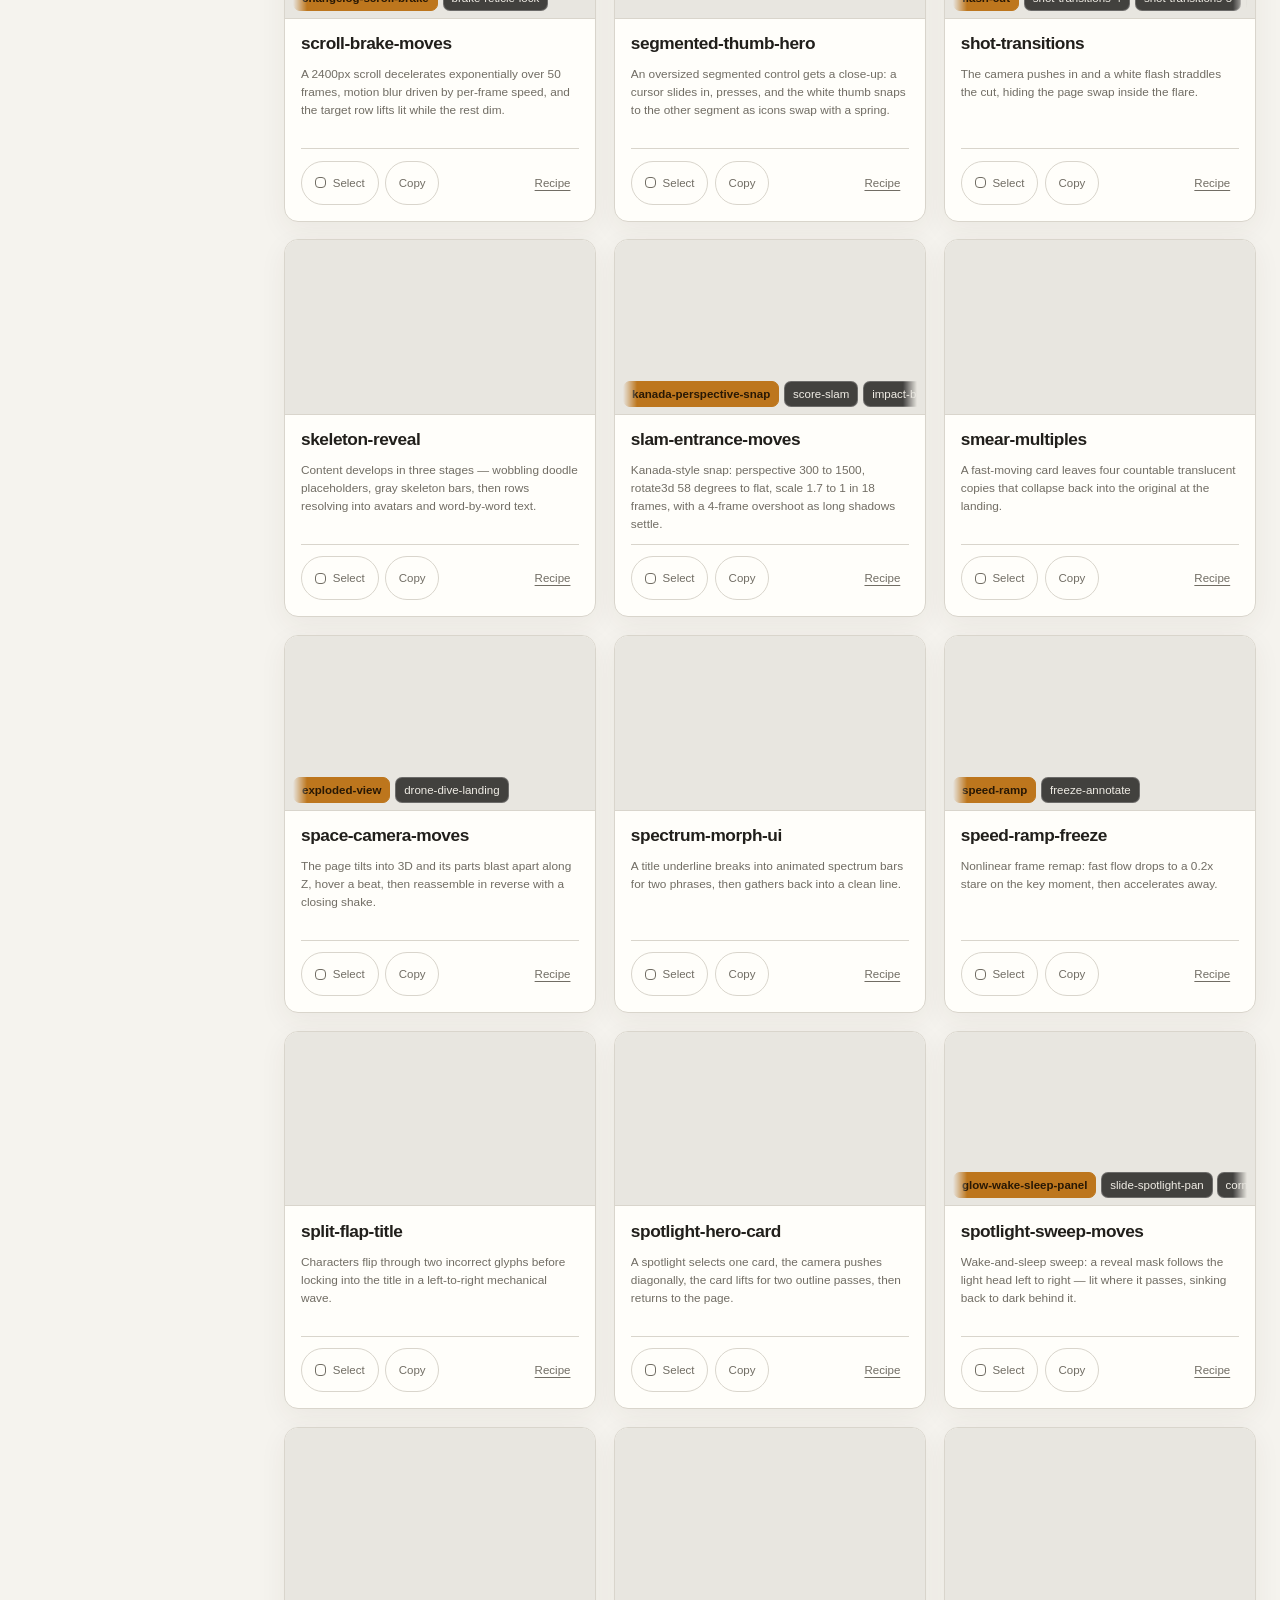
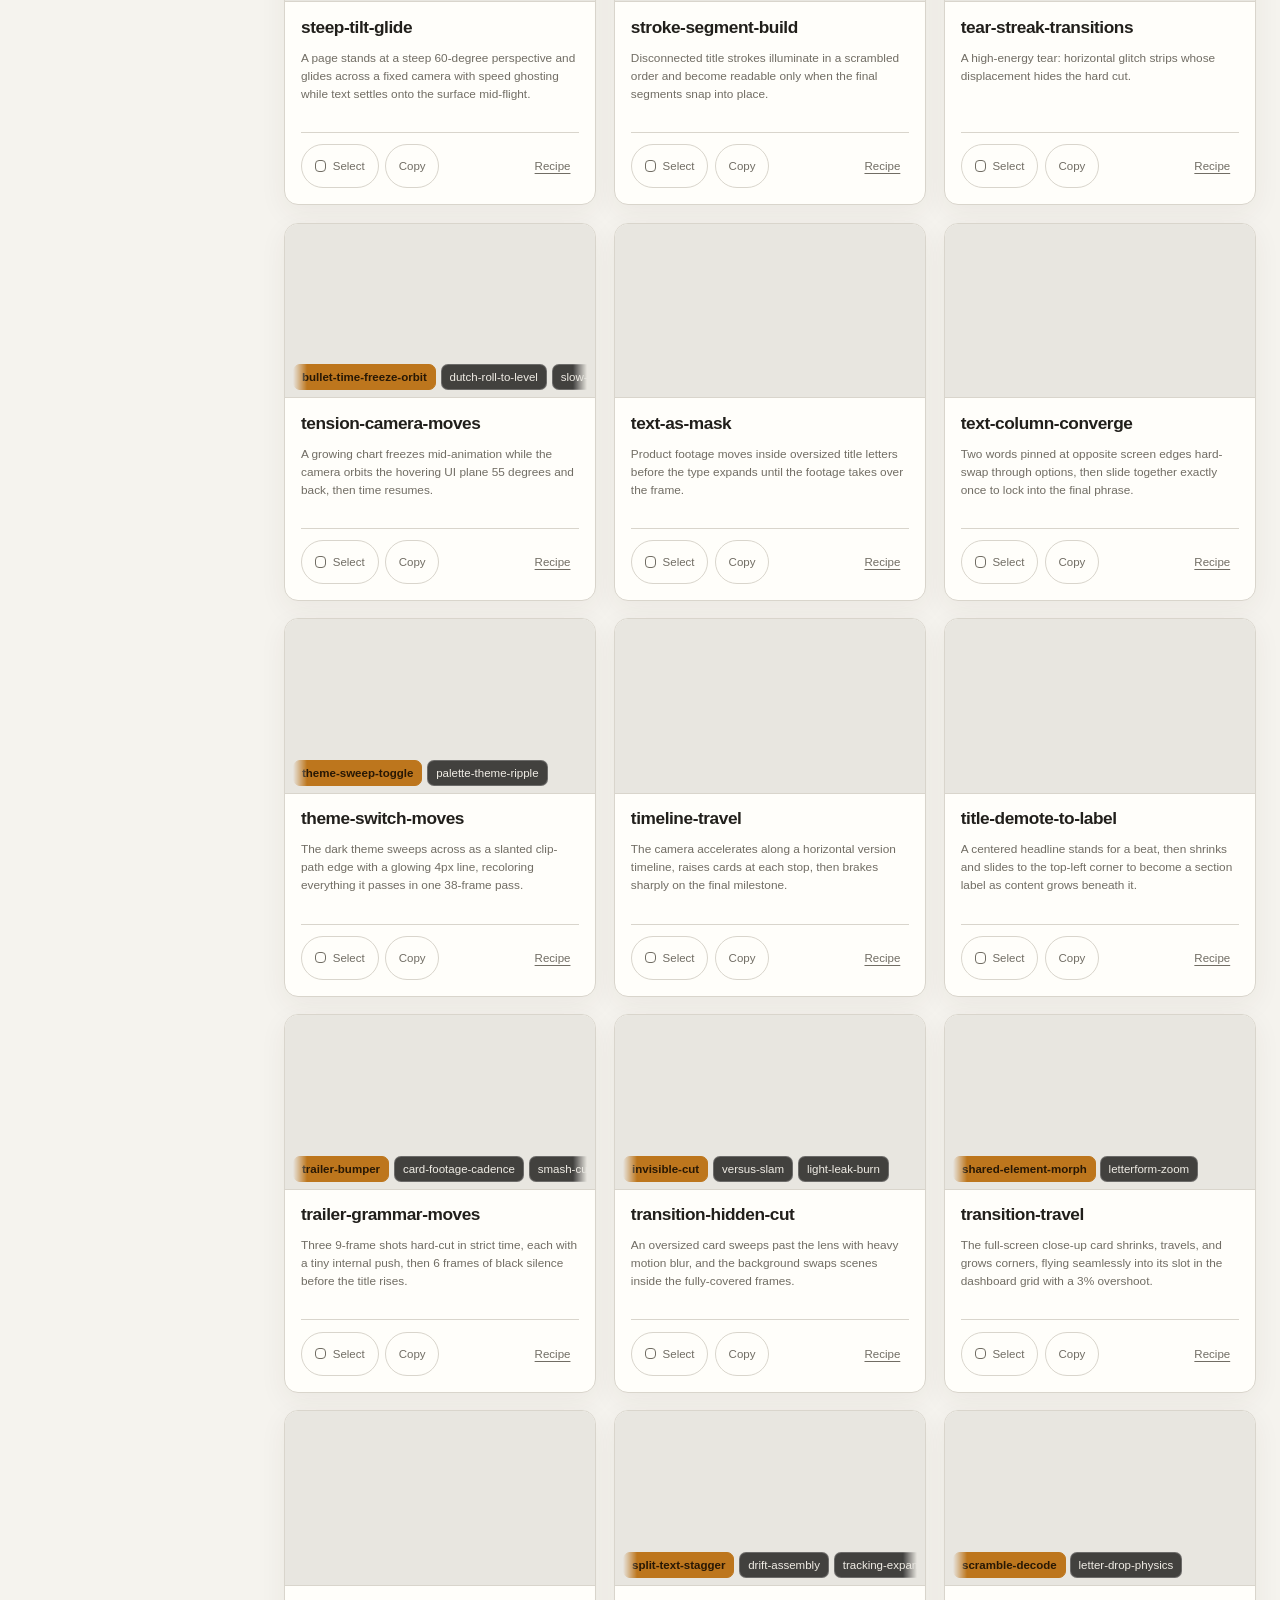
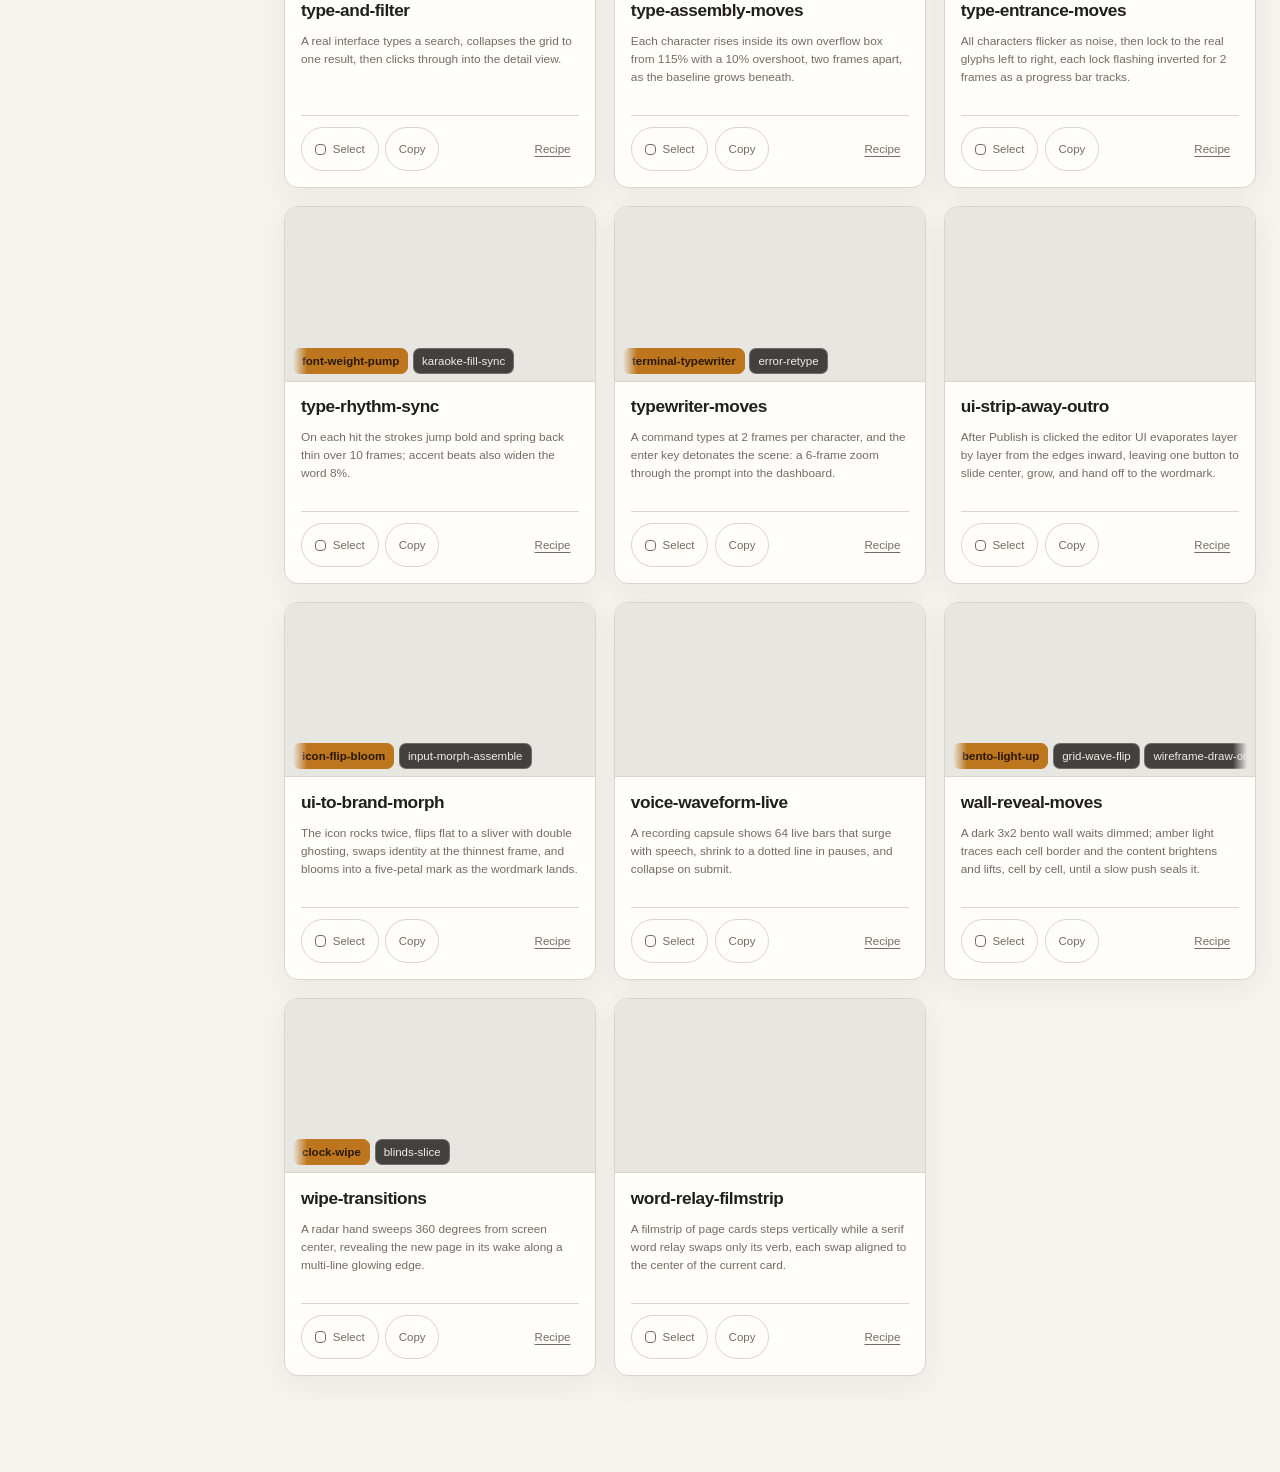
==== commit 8fce01d3: "gallery: sort cards alphabetically at sync time, fall back unknown ?cat= to all - library.json cards" ====
--- a/gallery/library.html
+++ b/gallery/library.html
@@ -241,6 +241,11 @@
         <p>Two depth techniques: layered parallax rails and a simulated dolly zoom that pins the subject while the background expands.</p>
         <p>Styles: multiplane, dolly-zoom</p>
       </article>
+      <article class="shot-card" id="document-typewriter-reveal">
+        <h3>document-typewriter-reveal</h3>
+        <p>A fully typeset document writes itself behind one accent-color caret, opens both side columns, and drops history entries into the rail.</p>
+        <p>Styles: document-typewriter-reveal</p>
+      </article>
       <article class="shot-card" id="draw-svg-trace">
         <h3>draw-svg-trace</h3>
         <p>An ink stroke traces an element outline, closes with a dark flash, and hands focus to the revealed content.</p>
@@ -625,11 +630,6 @@
         <h3>wall-reveal-moves</h3>
         <p>Three in-place wall reveals: sequential bento lights, a wave of grid flips, and a wireframe drawing itself into a finished interface.</p>
         <p>Styles: bento-light-up, grid-wave-flip, wireframe-draw-on</p>
-      </article>
-      <article class="shot-card" id="document-typewriter-reveal">
-        <h3>document-typewriter-reveal</h3>
-        <p>A fully typeset document writes itself behind one accent-color caret, opens both side columns, and drops history entries into the rail.</p>
-        <p>Styles: document-typewriter-reveal</p>
       </article>
       <article class="shot-card" id="wipe-transitions">
         <h3>wipe-transitions</h3>
--- a/gallery/styles.css
+++ b/gallery/styles.css
@@ -364,28 +364,6 @@
   align-items: start;
 }
 
-.category-heading {
-  grid-column: 1 / -1;
-  display: flex;
-  align-items: baseline;
-  gap: 0.55rem;
-  margin: 1.2rem 0 0;
-  font-size: 1.18rem;
-  font-weight: 700;
-  letter-spacing: -0.01em;
-  border-bottom: 1px solid var(--line);
-  padding-bottom: 0.55rem;
-}
-
-.category-heading:first-child { margin-top: 0; }
-
-.category-heading span {
-  font-size: 0.82rem;
-  font-weight: 600;
-  color: var(--faint);
-  font-variant-numeric: tabular-nums;
-}
-
 .shot-card {
   min-width: 0;
   display: flex;
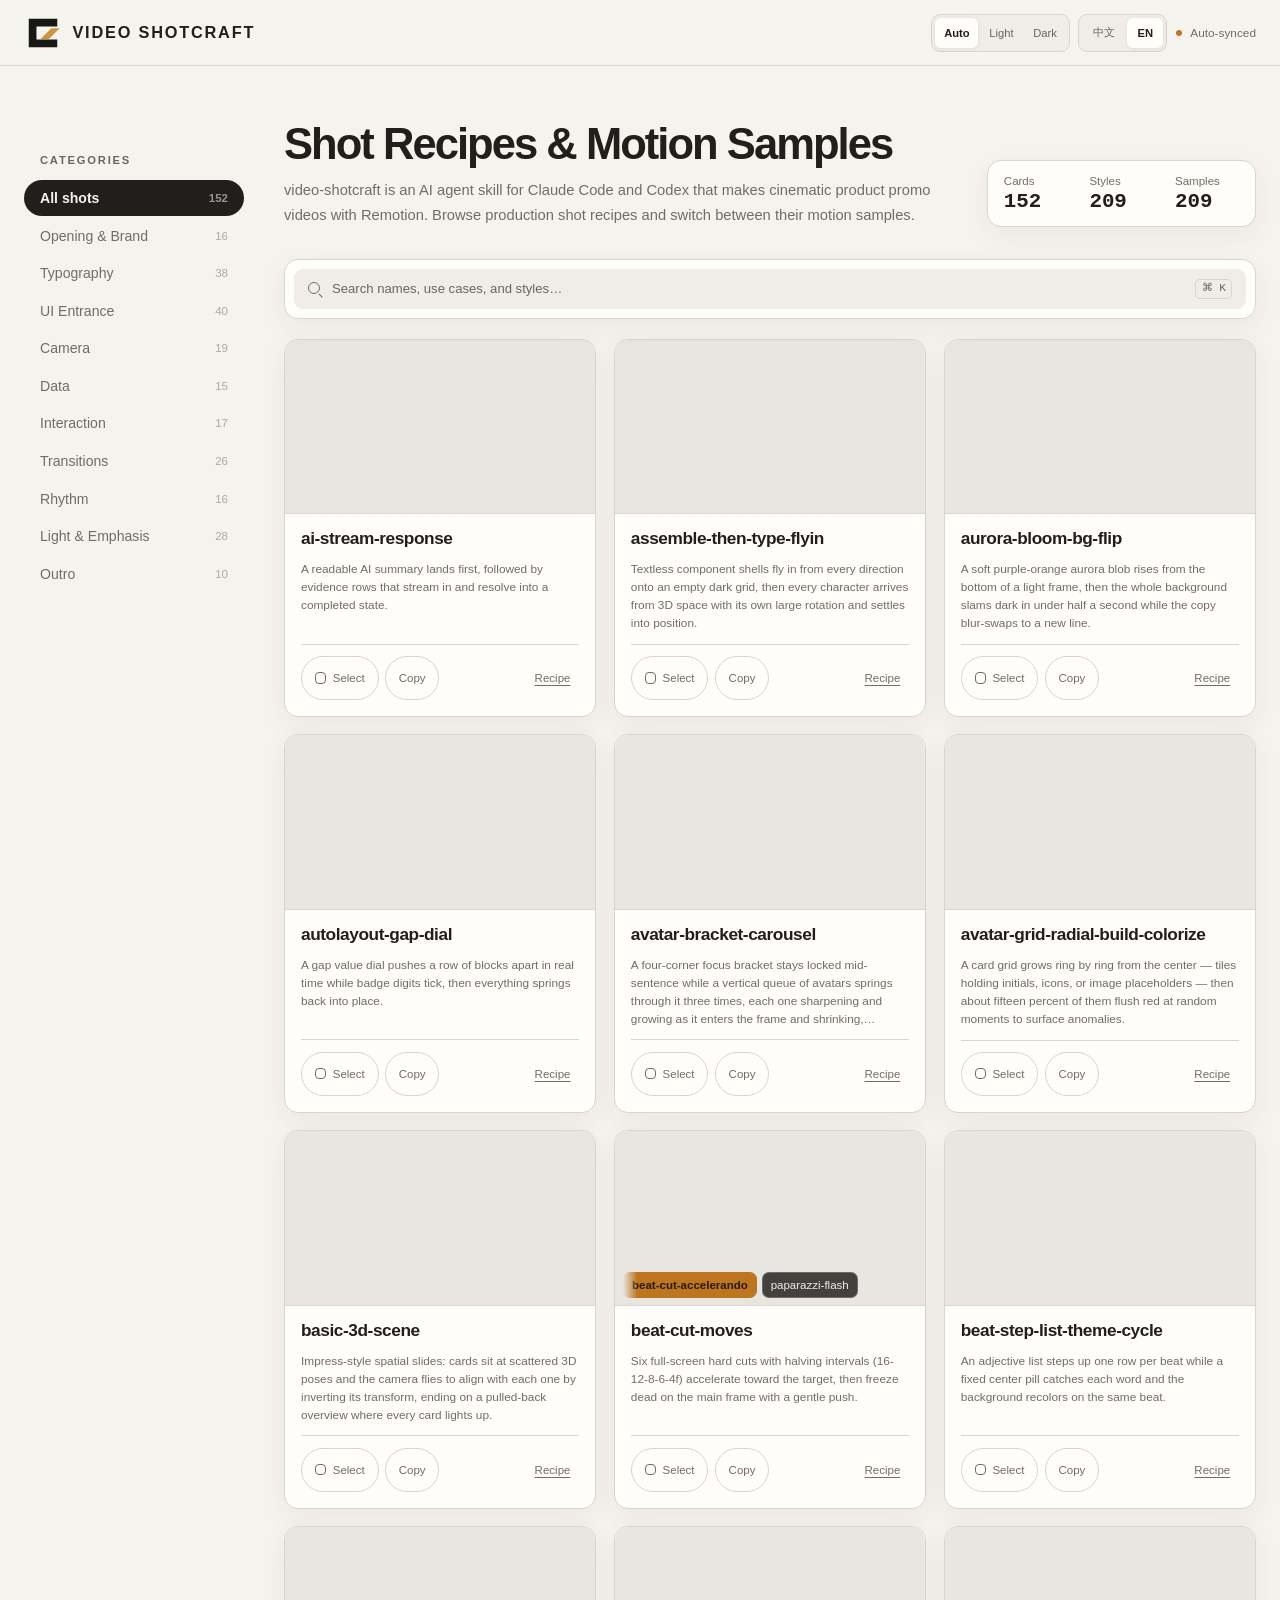
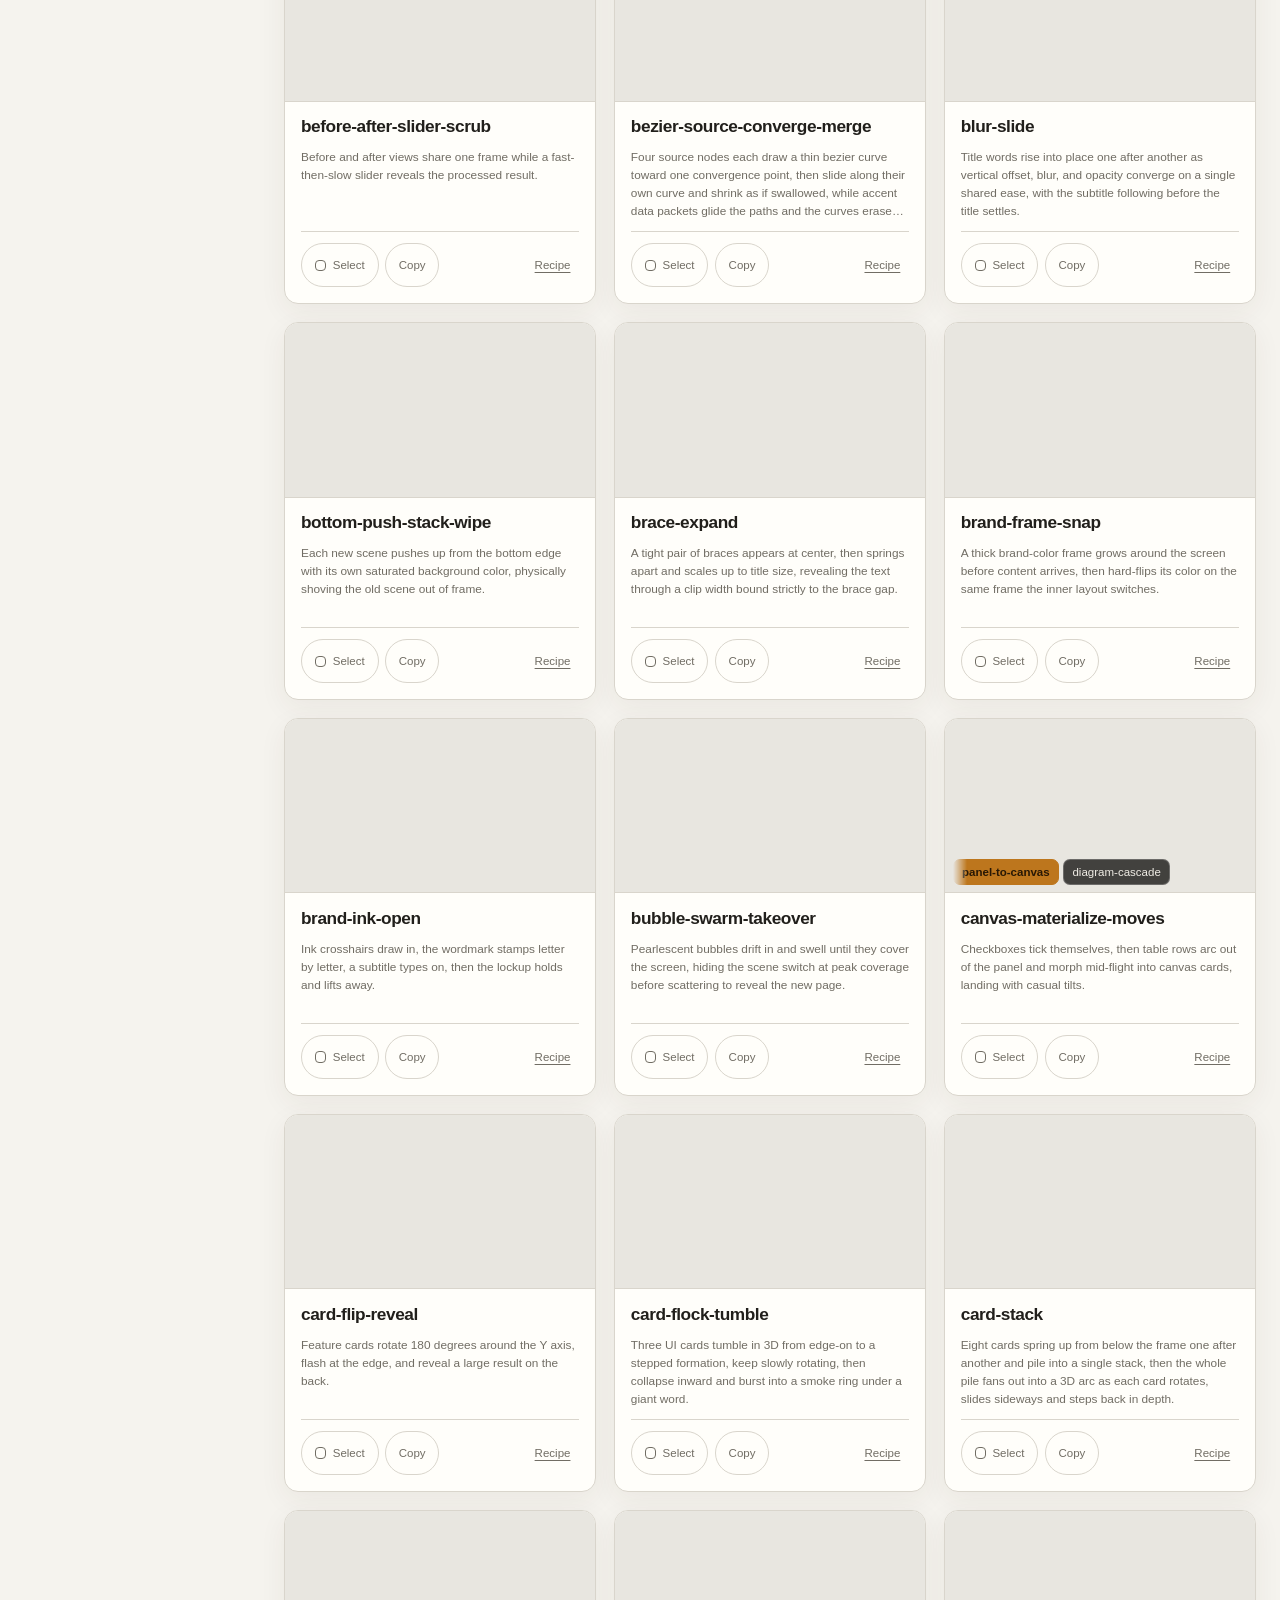
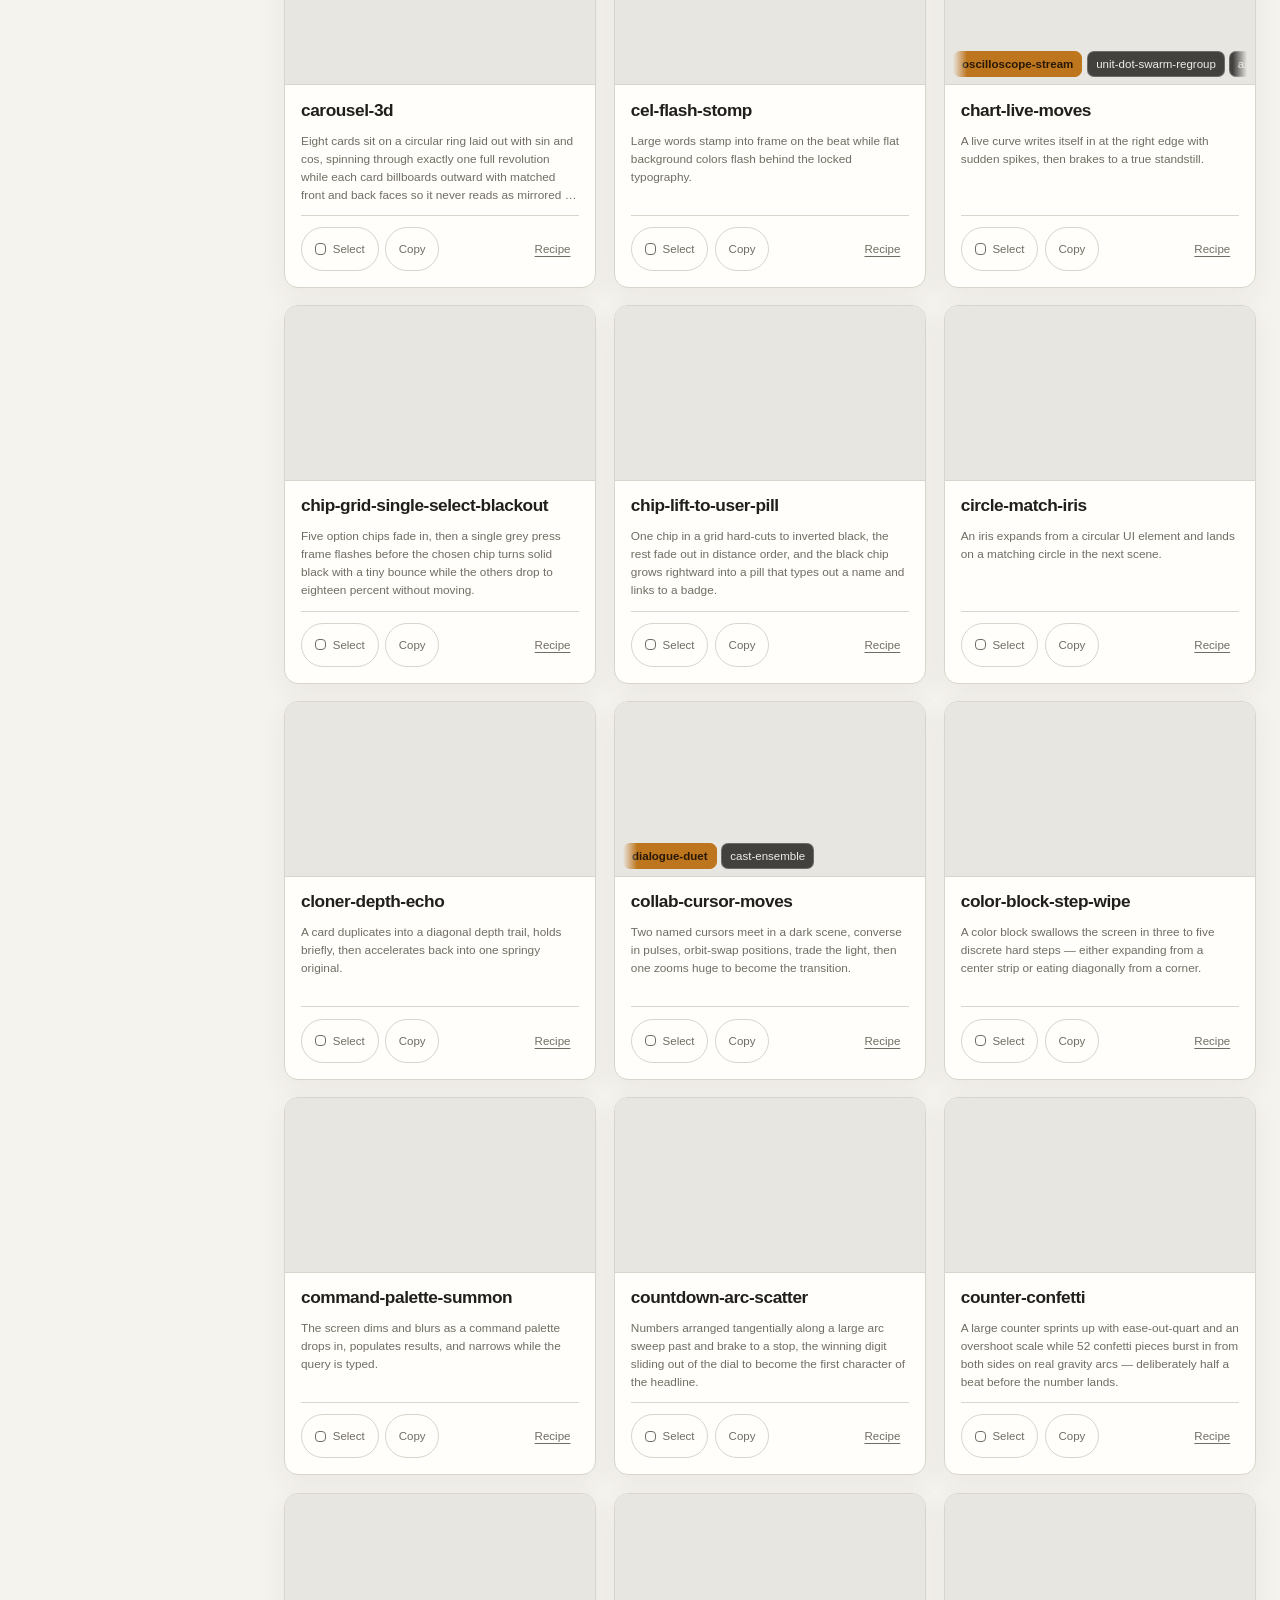
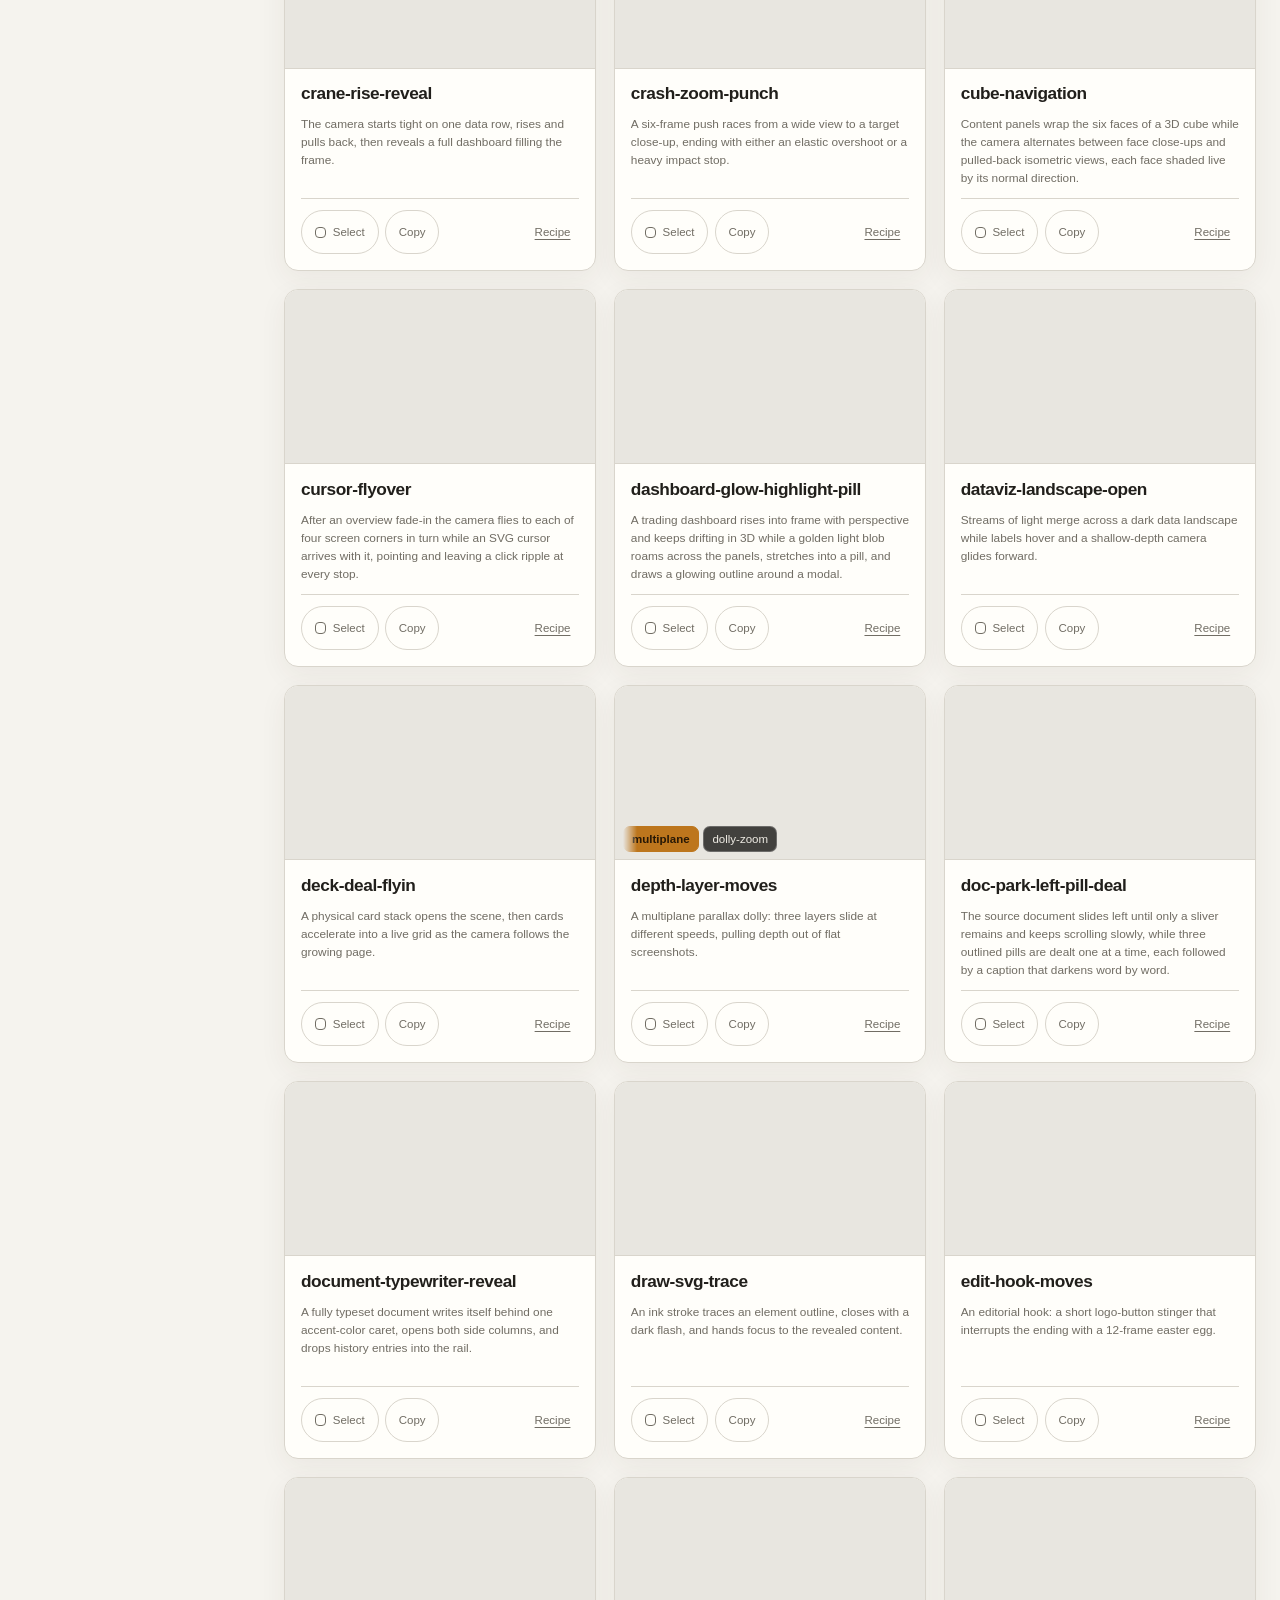
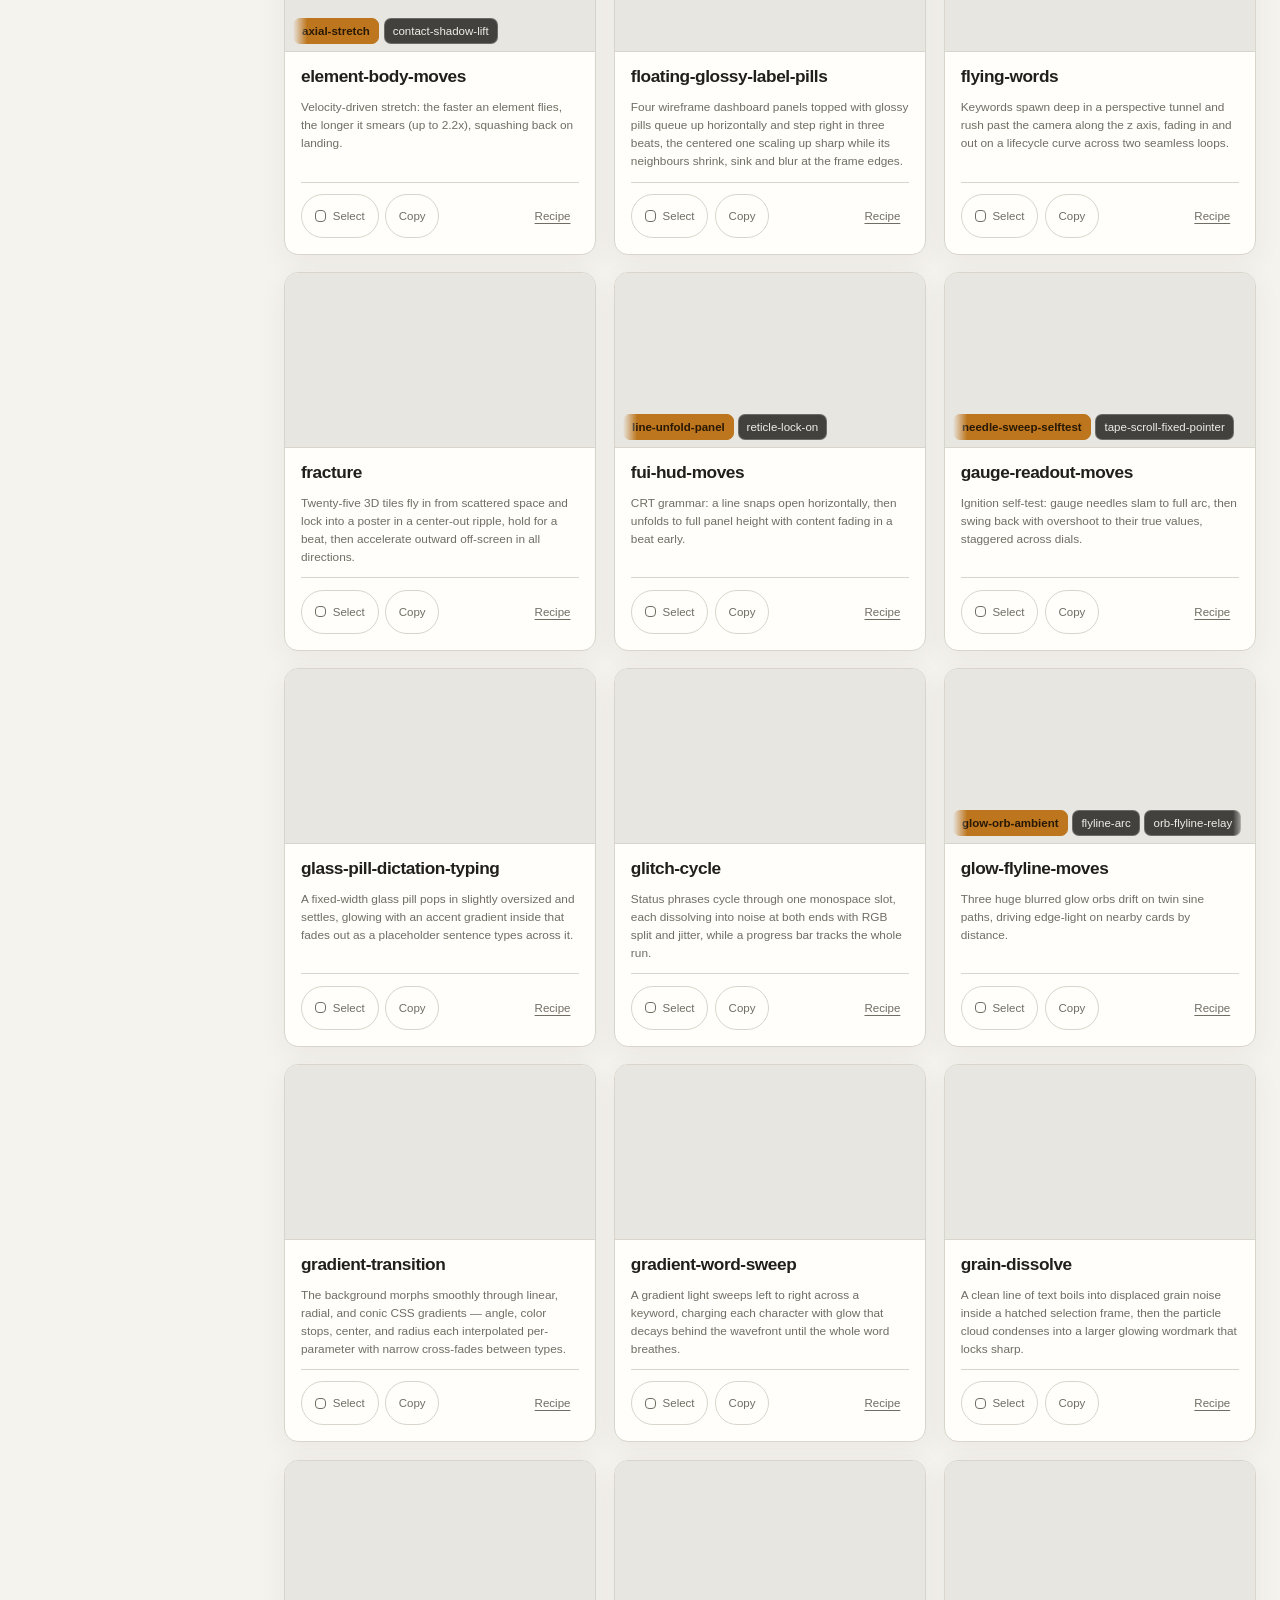
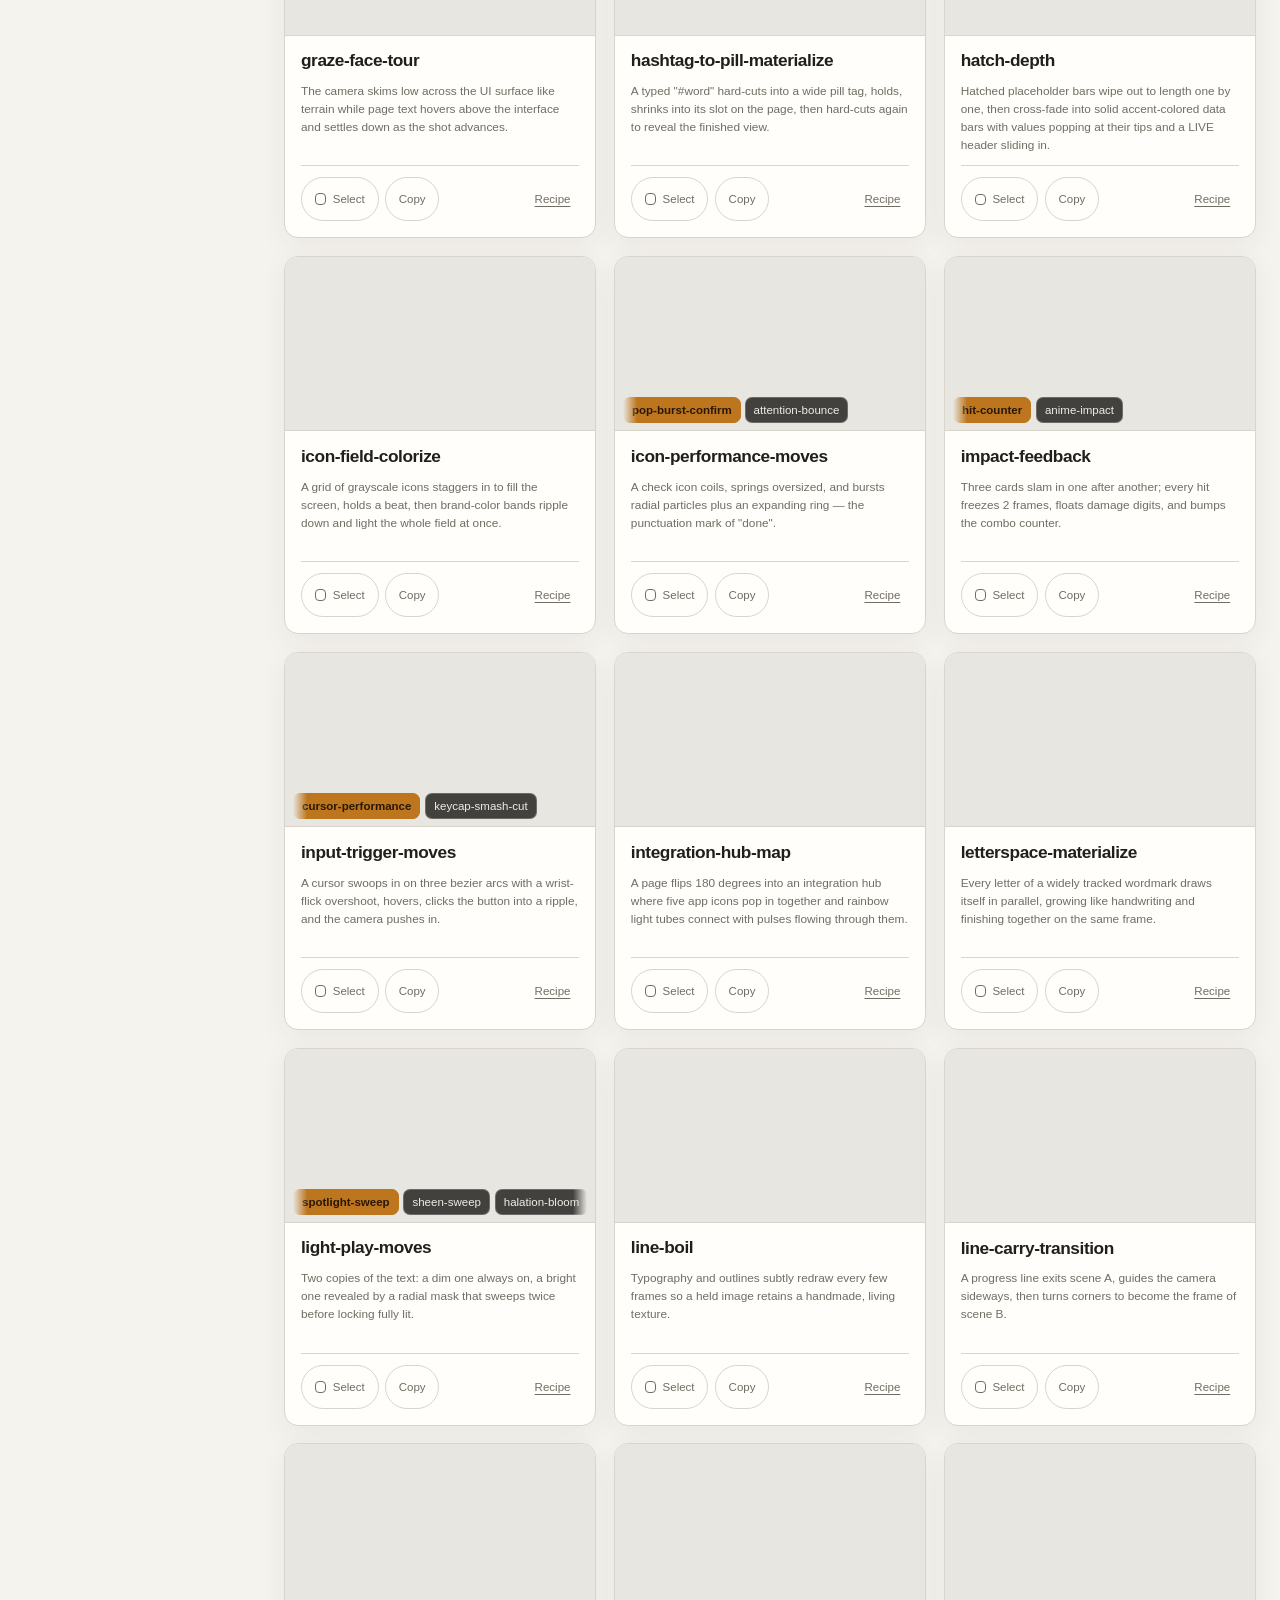
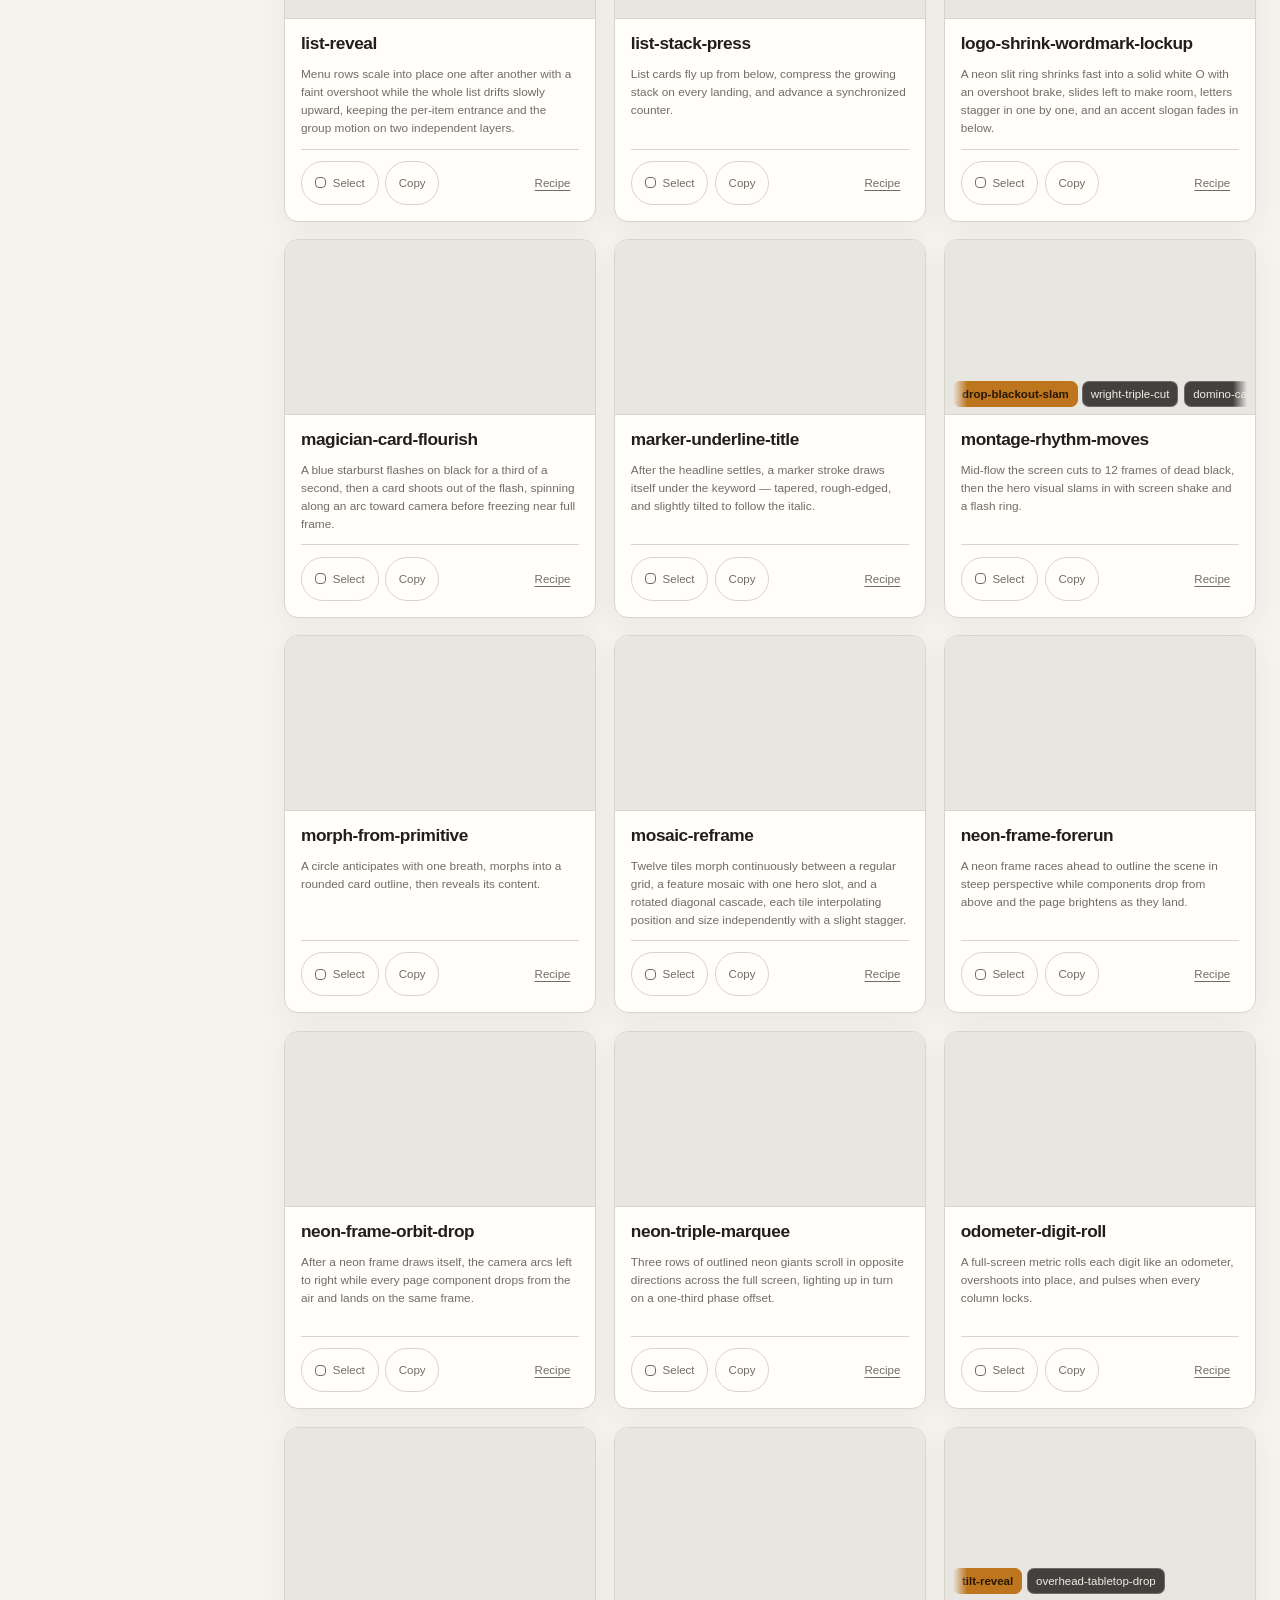
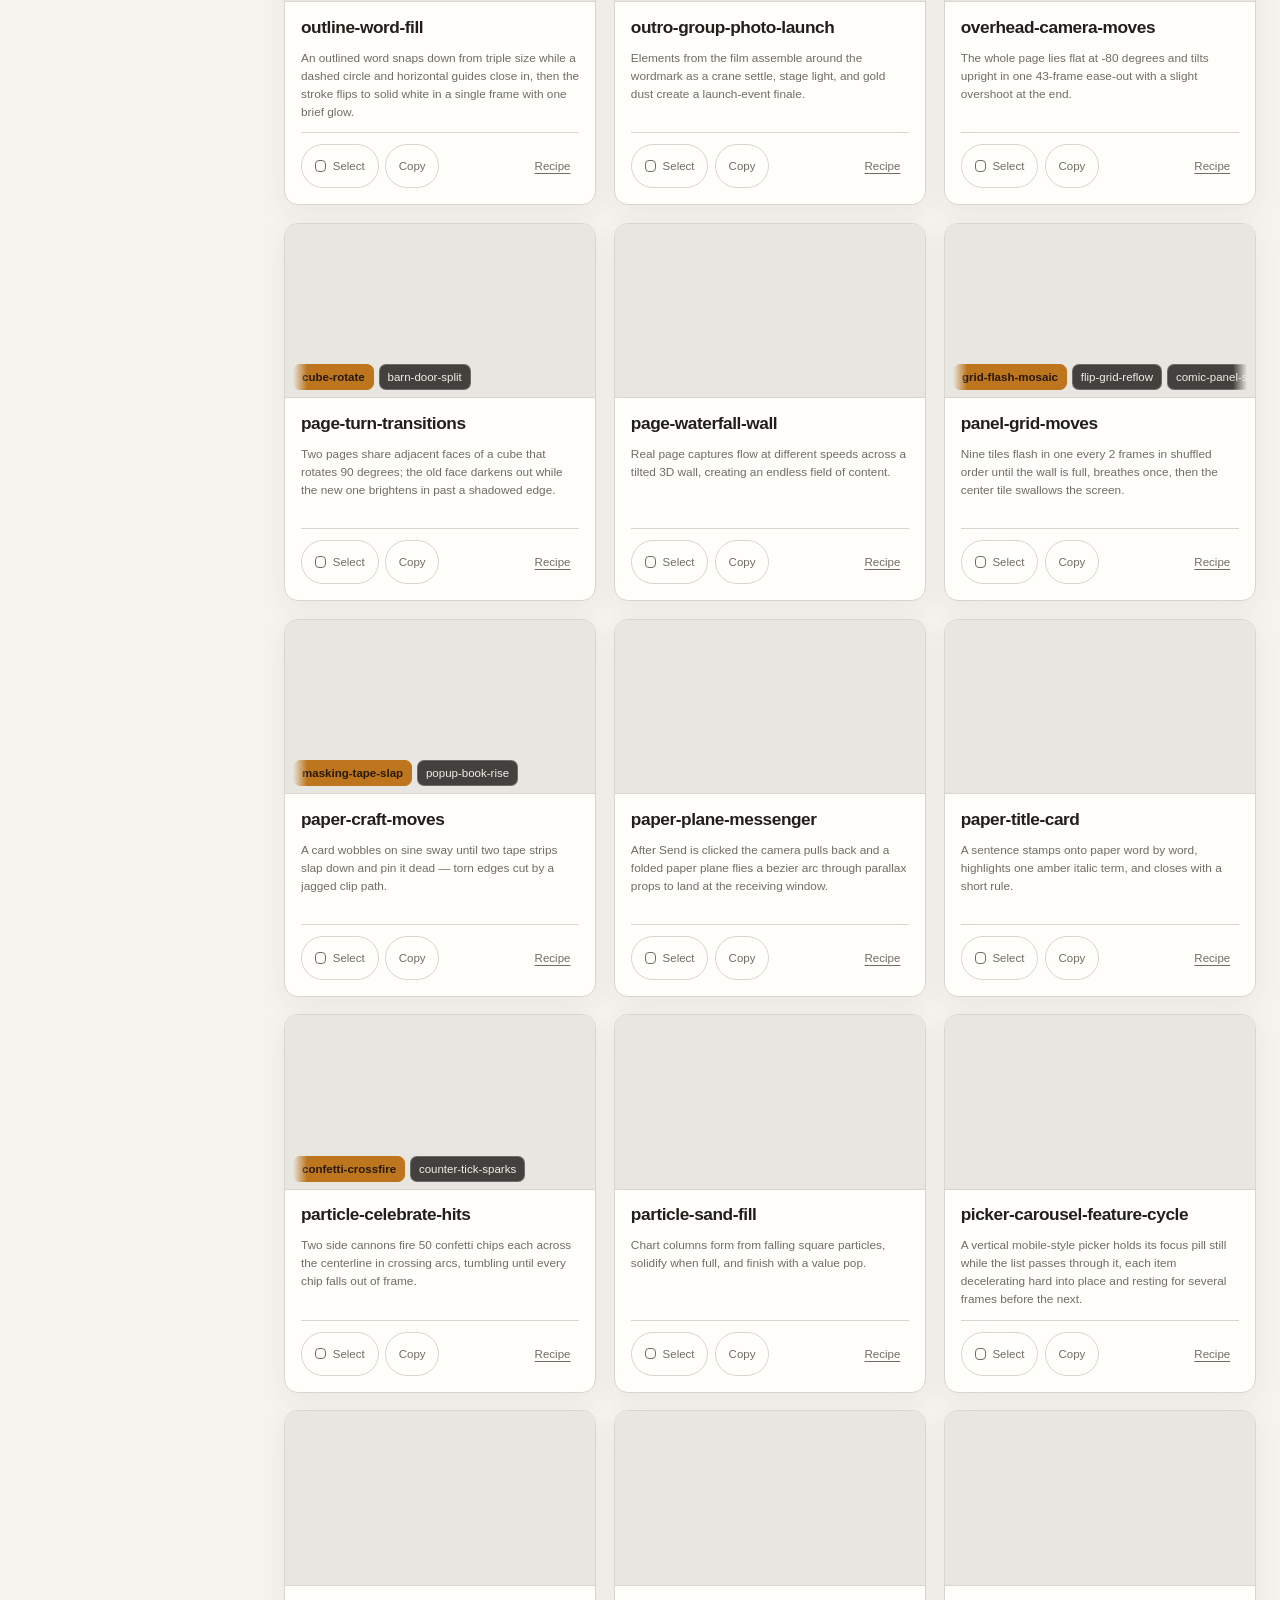
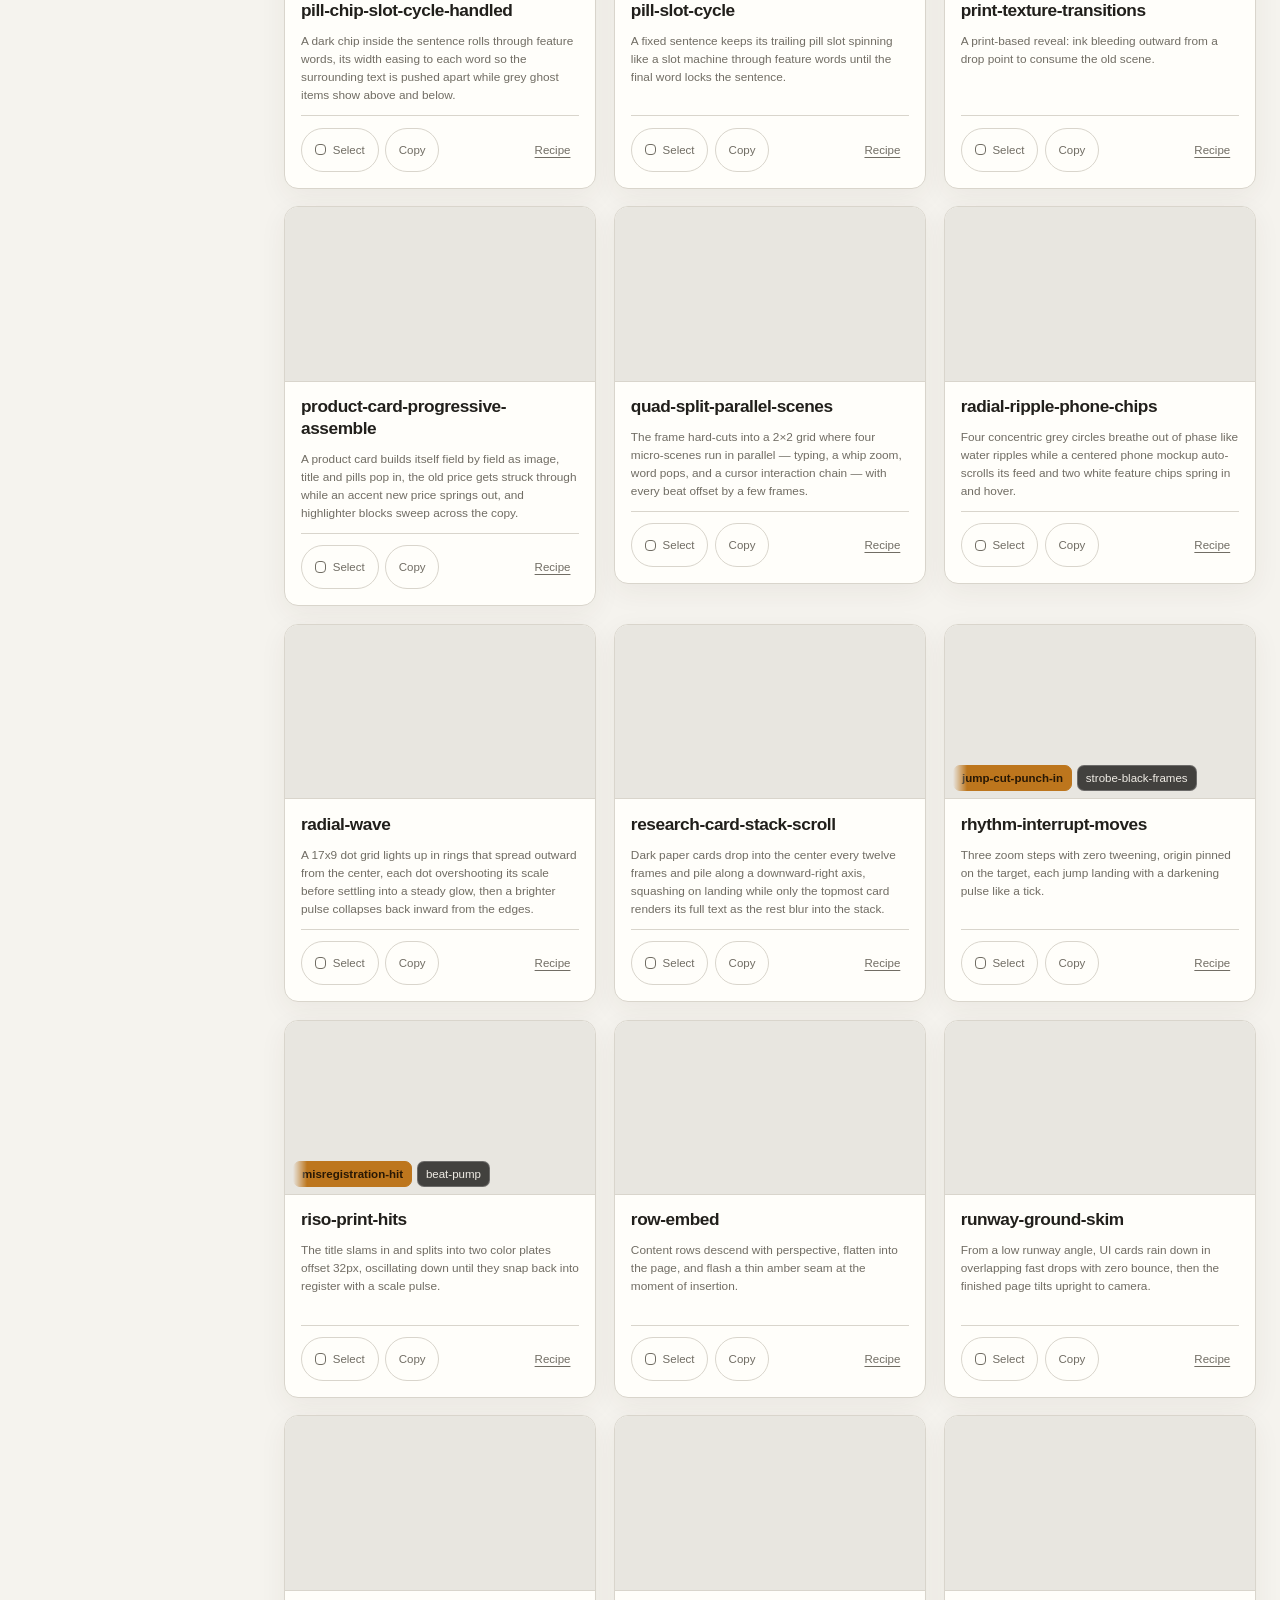
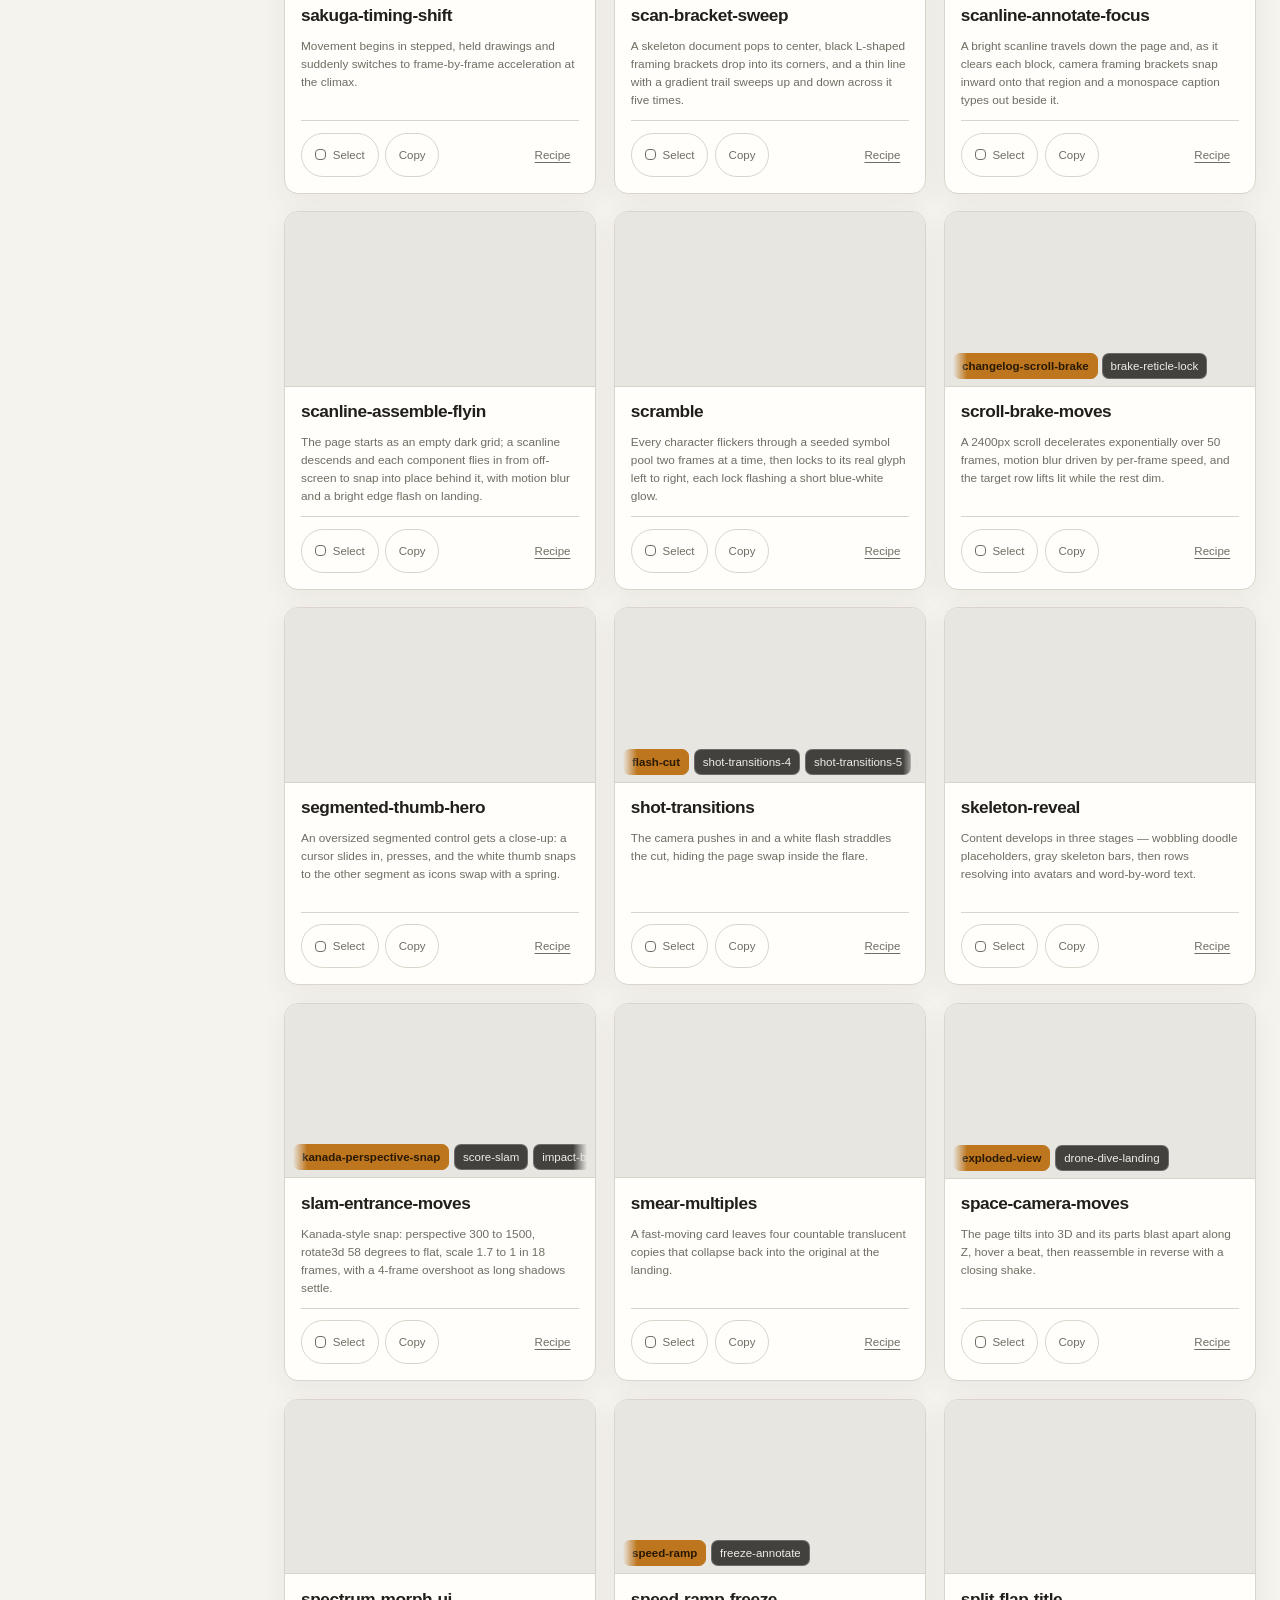
==== commit c05d4849: "feat: motion-lab 48 个定稿动效模板（八轮评审收敛） (#27) * feat: 48 张新镜头卡并入 Gallery（152 卡 / 209 样片）  动效研究实验的最终产出：20" ====
--- a/gallery/library.html
+++ b/gallery/library.html
@@ -5,12 +5,12 @@
   <meta name="viewport" content="width=device-width, initial-scale=1">
   <meta name="color-scheme" content="dark light">
   <meta name="google-site-verification" content="Qu8vMAC99goV9xnwf_0ZlGGimtmj24TWFNVUiTz2mhM">
-  <meta name="description" content="video-shotcraft is an AI agent skill for Claude Code &amp; Codex that makes cinematic product promo videos with Remotion. Browse 104 shot recipe cards and 161 motion previews.">
+  <meta name="description" content="video-shotcraft is an AI agent skill for Claude Code &amp; Codex that makes cinematic product promo videos with Remotion. Browse 152 shot recipe cards and 209 motion previews.">
   <link rel="canonical" href="https://vincentwei1021.github.io/video-shotcraft/library.html">
   <meta property="og:type" content="website">
   <meta property="og:site_name" content="video-shotcraft">
   <meta property="og:title" content="video-shotcraft — AI Video Skill for Claude Code &amp; Codex">
-  <meta property="og:description" content="An agent skill for crafting cinematic product videos with Remotion: 104 shot recipe cards, 161 motion previews, and a production-ready promo template.">
+  <meta property="og:description" content="An agent skill for crafting cinematic product videos with Remotion: 152 shot recipe cards, 209 motion previews, and a production-ready promo template.">
   <meta property="og:url" content="https://vincentwei1021.github.io/video-shotcraft/library.html">
   <meta property="og:image" content="https://vincentwei1021.github.io/video-shotcraft/og-image.jpg?v=20260726b">
   <meta property="og:image:width" content="1280">
@@ -18,7 +18,7 @@
   <meta property="og:image:alt" content="video-shotcraft Gallery — shot recipes and motion samples">
   <meta name="twitter:card" content="summary_large_image">
   <meta name="twitter:title" content="video-shotcraft — AI Video Skill for Claude Code &amp; Codex">
-  <meta name="twitter:description" content="An agent skill for crafting cinematic product videos with Remotion: 104 shot recipe cards, 161 motion previews, and a production-ready promo template.">
+  <meta name="twitter:description" content="An agent skill for crafting cinematic product videos with Remotion: 152 shot recipe cards, 209 motion previews, and a production-ready promo template.">
   <meta name="twitter:image" content="https://vincentwei1021.github.io/video-shotcraft/og-image.jpg?v=20260726b">
   <link rel="icon" href="./logo-mark.svg" type="image/svg+xml">
   <title>video-shotcraft — AI Video Skill for Claude Code &amp; Codex | Remotion Shot Library</title>
@@ -27,7 +27,7 @@
     "@context": "https://schema.org",
     "@type": "SoftwareApplication",
     "name": "video-shotcraft",
-    "description": "An AI agent skill for Claude Code and Codex that crafts cinematic product promo videos with Remotion: 104 shot recipe cards, 161 styles, 161 motion previews, and a production-ready 36.2-second video template.",
+    "description": "An AI agent skill for Claude Code and Codex that crafts cinematic product promo videos with Remotion: 152 shot recipe cards, 209 styles, 209 motion previews, and a production-ready 36.2-second video template.",
     "url": "https://vincentwei1021.github.io/video-shotcraft/",
     "sameAs": ["https://github.com/Vincentwei1021/video-shotcraft"],
     "applicationCategory": "MultimediaApplication",
@@ -104,9 +104,9 @@
         </div>
 
         <dl class="stats" aria-label="Shot library statistics" data-i18n-aria-label="statsLabel">
-          <div><dt data-i18n="cards">Cards</dt><dd id="cardCount">104</dd></div>
-          <div><dt data-i18n="styles">Styles</dt><dd id="styleCount">161</dd></div>
-          <div><dt data-i18n="samples">Samples</dt><dd id="previewCount">161</dd></div>
+          <div><dt data-i18n="cards">Cards</dt><dd id="cardCount">152</dd></div>
+          <div><dt data-i18n="styles">Styles</dt><dd id="styleCount">209</dd></div>
+          <div><dt data-i18n="samples">Samples</dt><dd id="previewCount">209</dd></div>
         </dl>
       </section>
 
@@ -126,11 +126,36 @@
         <p>A readable AI summary lands first, followed by evidence rows that stream in and resolve into a completed state.</p>
         <p>Styles: ai-stream-response</p>
       </article>
+      <article class="shot-card" id="assemble-then-type-flyin">
+        <h3>assemble-then-type-flyin</h3>
+        <p>Textless component shells fly in from every direction onto an empty dark grid, then every character arrives from 3D space with its own large rotation and settles into position.</p>
+        <p>Styles: assemble-then-type-flyin</p>
+      </article>
+      <article class="shot-card" id="aurora-bloom-bg-flip">
+        <h3>aurora-bloom-bg-flip</h3>
+        <p>A soft purple-orange aurora blob rises from the bottom of a light frame, then the whole background slams dark in under half a second while the copy blur-swaps to a new line.</p>
+        <p>Styles: aurora-bloom-bg-flip</p>
+      </article>
       <article class="shot-card" id="autolayout-gap-dial">
         <h3>autolayout-gap-dial</h3>
         <p>A gap value dial pushes a row of blocks apart in real time while badge digits tick, then everything springs back into place.</p>
         <p>Styles: autolayout-gap-dial</p>
       </article>
+      <article class="shot-card" id="avatar-bracket-carousel">
+        <h3>avatar-bracket-carousel</h3>
+        <p>A four-corner focus bracket stays locked mid-sentence while a vertical queue of avatars springs through it three times, each one sharpening and growing as it enters the frame and shrinking, dimming and blurring as it leaves.</p>
+        <p>Styles: avatar-bracket-carousel</p>
+      </article>
+      <article class="shot-card" id="avatar-grid-radial-build-colorize">
+        <h3>avatar-grid-radial-build-colorize</h3>
+        <p>A card grid grows ring by ring from the center — tiles holding initials, icons, or image placeholders — then about fifteen percent of them flush red at random moments to surface anomalies.</p>
+        <p>Styles: avatar-grid-radial-build-colorize</p>
+      </article>
+      <article class="shot-card" id="basic-3d-scene">
+        <h3>basic-3d-scene</h3>
+        <p>Impress-style spatial slides: cards sit at scattered 3D poses and the camera flies to align with each one by inverting its transform, ending on a pulled-back overview where every card lights up.</p>
+        <p>Styles: basic-3d-scene</p>
+      </article>
       <article class="shot-card" id="beat-cut-moves">
         <h3>beat-cut-moves</h3>
         <p>Two hard-cut rhythms: an accelerating sequence with shrinking intervals, and a three-flash freeze montage.</p>
@@ -146,11 +171,26 @@
         <p>Before and after views share one frame while a fast-then-slow slider reveals the processed result.</p>
         <p>Styles: before-after-slider-scrub</p>
       </article>
+      <article class="shot-card" id="bezier-source-converge-merge">
+        <h3>bezier-source-converge-merge</h3>
+        <p>Four source nodes each draw a thin bezier curve toward one convergence point, then slide along their own curve and shrink as if swallowed, while accent data packets glide the paths and the curves erase backward.</p>
+        <p>Styles: bezier-source-converge-merge</p>
+      </article>
+      <article class="shot-card" id="blur-slide">
+        <h3>blur-slide</h3>
+        <p>Title words rise into place one after another as vertical offset, blur, and opacity converge on a single shared ease, with the subtitle following before the title settles.</p>
+        <p>Styles: blur-slide</p>
+      </article>
       <article class="shot-card" id="bottom-push-stack-wipe">
         <h3>bottom-push-stack-wipe</h3>
         <p>Each new scene pushes up from the bottom edge with its own saturated background color, physically shoving the old scene out of frame.</p>
         <p>Styles: bottom-push-stack-wipe</p>
       </article>
+      <article class="shot-card" id="brace-expand">
+        <h3>brace-expand</h3>
+        <p>A tight pair of braces appears at center, then springs apart and scales up to title size, revealing the text through a clip width bound strictly to the brace gap.</p>
+        <p>Styles: brace-expand</p>
+      </article>
       <article class="shot-card" id="brand-frame-snap">
         <h3>brand-frame-snap</h3>
         <p>A thick brand-color frame grows around the screen before content arrives, then hard-flips its color on the same frame the inner layout switches.</p>
@@ -181,6 +221,16 @@
         <p>Three UI cards tumble in 3D from edge-on to a stepped formation, keep slowly rotating, then collapse inward and burst into a smoke ring under a giant word.</p>
         <p>Styles: card-flock-tumble</p>
       </article>
+      <article class="shot-card" id="card-stack">
+        <h3>card-stack</h3>
+        <p>Eight cards spring up from below the frame one after another and pile into a single stack, then the whole pile fans out into a 3D arc as each card rotates, slides sideways and steps back in depth.</p>
+        <p>Styles: card-stack</p>
+      </article>
+      <article class="shot-card" id="carousel-3d">
+        <h3>carousel-3d</h3>
+        <p>Eight cards sit on a circular ring laid out with sin and cos, spinning through exactly one full revolution while each card billboards outward with matched front and back faces so it never reads as mirrored or upside down.</p>
+        <p>Styles: carousel-3d</p>
+      </article>
       <article class="shot-card" id="cel-flash-stomp">
         <h3>cel-flash-stomp</h3>
         <p>Large words stamp into frame on the beat while flat background colors flash behind the locked typography.</p>
@@ -191,6 +241,16 @@
         <p>Three data-driven motions: a live oscilloscope trace, dots regrouping into a figure, and an axis forced to rescale.</p>
         <p>Styles: oscilloscope-stream, unit-dot-swarm-regroup, axis-rescale-shock</p>
       </article>
+      <article class="shot-card" id="chip-grid-single-select-blackout">
+        <h3>chip-grid-single-select-blackout</h3>
+        <p>Five option chips fade in, then a single grey press frame flashes before the chosen chip turns solid black with a tiny bounce while the others drop to eighteen percent without moving.</p>
+        <p>Styles: chip-grid-single-select-blackout</p>
+      </article>
+      <article class="shot-card" id="chip-lift-to-user-pill">
+        <h3>chip-lift-to-user-pill</h3>
+        <p>One chip in a grid hard-cuts to inverted black, the rest fade out in distance order, and the black chip grows rightward into a pill that types out a name and links to a badge.</p>
+        <p>Styles: chip-lift-to-user-pill</p>
+      </article>
       <article class="shot-card" id="circle-match-iris">
         <h3>circle-match-iris</h3>
         <p>An iris expands from a circular UI element and lands on a matching circle in the next scene.</p>
@@ -216,6 +276,16 @@
         <p>The screen dims and blurs as a command palette drops in, populates results, and narrows while the query is typed.</p>
         <p>Styles: command-palette-summon</p>
       </article>
+      <article class="shot-card" id="countdown-arc-scatter">
+        <h3>countdown-arc-scatter</h3>
+        <p>Numbers arranged tangentially along a large arc sweep past and brake to a stop, the winning digit sliding out of the dial to become the first character of the headline.</p>
+        <p>Styles: countdown-arc-scatter</p>
+      </article>
+      <article class="shot-card" id="counter-confetti">
+        <h3>counter-confetti</h3>
+        <p>A large counter sprints up with ease-out-quart and an overshoot scale while 52 confetti pieces burst in from both sides on real gravity arcs — deliberately half a beat before the number lands.</p>
+        <p>Styles: counter-confetti</p>
+      </article>
       <article class="shot-card" id="crane-rise-reveal">
         <h3>crane-rise-reveal</h3>
         <p>The camera starts tight on one data row, rises and pulls back, then reveals a full dashboard filling the frame.</p>
@@ -226,6 +296,21 @@
         <p>A six-frame push races from a wide view to a target close-up, ending with either an elastic overshoot or a heavy impact stop.</p>
         <p>Styles: crash-zoom-punch</p>
       </article>
+      <article class="shot-card" id="cube-navigation">
+        <h3>cube-navigation</h3>
+        <p>Content panels wrap the six faces of a 3D cube while the camera alternates between face close-ups and pulled-back isometric views, each face shaded live by its normal direction.</p>
+        <p>Styles: cube-navigation</p>
+      </article>
+      <article class="shot-card" id="cursor-flyover">
+        <h3>cursor-flyover</h3>
+        <p>After an overview fade-in the camera flies to each of four screen corners in turn while an SVG cursor arrives with it, pointing and leaving a click ripple at every stop.</p>
+        <p>Styles: cursor-flyover</p>
+      </article>
+      <article class="shot-card" id="dashboard-glow-highlight-pill">
+        <h3>dashboard-glow-highlight-pill</h3>
+        <p>A trading dashboard rises into frame with perspective and keeps drifting in 3D while a golden light blob roams across the panels, stretches into a pill, and draws a glowing outline around a modal.</p>
+        <p>Styles: dashboard-glow-highlight-pill</p>
+      </article>
       <article class="shot-card" id="dataviz-landscape-open">
         <h3>dataviz-landscape-open</h3>
         <p>Streams of light merge across a dark data landscape while labels hover and a shallow-depth camera glides forward.</p>
@@ -241,6 +326,11 @@
         <p>Two depth techniques: layered parallax rails and a simulated dolly zoom that pins the subject while the background expands.</p>
         <p>Styles: multiplane, dolly-zoom</p>
       </article>
+      <article class="shot-card" id="doc-park-left-pill-deal">
+        <h3>doc-park-left-pill-deal</h3>
+        <p>The source document slides left until only a sliver remains and keeps scrolling slowly, while three outlined pills are dealt one at a time, each followed by a caption that darkens word by word.</p>
+        <p>Styles: doc-park-left-pill-deal</p>
+      </article>
       <article class="shot-card" id="document-typewriter-reveal">
         <h3>document-typewriter-reveal</h3>
         <p>A fully typeset document writes itself behind one accent-color caret, opens both side columns, and drops history entries into the rail.</p>
@@ -261,6 +351,21 @@
         <p>Two ways to give interface elements physicality: elastic axial stretch and a contact shadow that separates during lift.</p>
         <p>Styles: axial-stretch, contact-shadow-lift</p>
       </article>
+      <article class="shot-card" id="floating-glossy-label-pills">
+        <h3>floating-glossy-label-pills</h3>
+        <p>Four wireframe dashboard panels topped with glossy pills queue up horizontally and step right in three beats, the centered one scaling up sharp while its neighbours shrink, sink and blur at the frame edges.</p>
+        <p>Styles: floating-glossy-label-pills</p>
+      </article>
+      <article class="shot-card" id="flying-words">
+        <h3>flying-words</h3>
+        <p>Keywords spawn deep in a perspective tunnel and rush past the camera along the z axis, fading in and out on a lifecycle curve across two seamless loops.</p>
+        <p>Styles: flying-words</p>
+      </article>
+      <article class="shot-card" id="fracture">
+        <h3>fracture</h3>
+        <p>Twenty-five 3D tiles fly in from scattered space and lock into a poster in a center-out ripple, hold for a beat, then accelerate outward off-screen in all directions.</p>
+        <p>Styles: fracture</p>
+      </article>
       <article class="shot-card" id="fui-hud-moves">
         <h3>fui-hud-moves</h3>
         <p>Two FUI patterns: a line unfolding into a panel, and a reticle assembling itself around a target.</p>
@@ -271,16 +376,36 @@
         <p>Two instrument reads: a full-range needle self-test and a moving scale that races beneath a fixed pointer.</p>
         <p>Styles: needle-sweep-selftest, tape-scroll-fixed-pointer</p>
       </article>
+      <article class="shot-card" id="glass-pill-dictation-typing">
+        <h3>glass-pill-dictation-typing</h3>
+        <p>A fixed-width glass pill pops in slightly oversized and settles, glowing with an accent gradient inside that fades out as a placeholder sentence types across it.</p>
+        <p>Styles: glass-pill-dictation-typing</p>
+      </article>
+      <article class="shot-card" id="glitch-cycle">
+        <h3>glitch-cycle</h3>
+        <p>Status phrases cycle through one monospace slot, each dissolving into noise at both ends with RGB split and jitter, while a progress bar tracks the whole run.</p>
+        <p>Styles: glitch-cycle</p>
+      </article>
       <article class="shot-card" id="glow-flyline-moves">
         <h3>glow-flyline-moves</h3>
         <p>Three dark-scene accents: ambient glow orbs, connecting flight arcs, and a synchronized orb-to-line relay.</p>
         <p>Styles: glow-orb-ambient, flyline-arc, orb-flyline-relay</p>
       </article>
+      <article class="shot-card" id="gradient-transition">
+        <h3>gradient-transition</h3>
+        <p>The background morphs smoothly through linear, radial, and conic CSS gradients — angle, color stops, center, and radius each interpolated per-parameter with narrow cross-fades between types.</p>
+        <p>Styles: gradient-transition</p>
+      </article>
       <article class="shot-card" id="gradient-word-sweep">
         <h3>gradient-word-sweep</h3>
         <p>A gradient light sweeps left to right across a keyword, charging each character with glow that decays behind the wavefront until the whole word breathes.</p>
         <p>Styles: gradient-word-sweep</p>
       </article>
+      <article class="shot-card" id="grain-dissolve">
+        <h3>grain-dissolve</h3>
+        <p>A clean line of text boils into displaced grain noise inside a hatched selection frame, then the particle cloud condenses into a larger glowing wordmark that locks sharp.</p>
+        <p>Styles: grain-dissolve</p>
+      </article>
       <article class="shot-card" id="graze-face-tour">
         <h3>graze-face-tour</h3>
         <p>The camera skims low across the UI surface like terrain while page text hovers above the interface and settles down as the shot advances.</p>
@@ -291,6 +416,11 @@
         <p>A typed &quot;#word&quot; hard-cuts into a wide pill tag, holds, shrinks into its slot on the page, then hard-cuts again to reveal the finished view.</p>
         <p>Styles: hashtag-to-pill-materialize</p>
       </article>
+      <article class="shot-card" id="hatch-depth">
+        <h3>hatch-depth</h3>
+        <p>Hatched placeholder bars wipe out to length one by one, then cross-fade into solid accent-colored data bars with values popping at their tips and a LIVE header sliding in.</p>
+        <p>Styles: hatch-depth</p>
+      </article>
       <article class="shot-card" id="icon-field-colorize">
         <h3>icon-field-colorize</h3>
         <p>A grid of grayscale icons staggers in to fill the screen, holds a beat, then brand-color bands ripple down and light the whole field at once.</p>
@@ -336,11 +466,21 @@
         <p>A progress line exits scene A, guides the camera sideways, then turns corners to become the frame of scene B.</p>
         <p>Styles: line-carry-transition</p>
       </article>
+      <article class="shot-card" id="list-reveal">
+        <h3>list-reveal</h3>
+        <p>Menu rows scale into place one after another with a faint overshoot while the whole list drifts slowly upward, keeping the per-item entrance and the group motion on two independent layers.</p>
+        <p>Styles: list-reveal</p>
+      </article>
       <article class="shot-card" id="list-stack-press">
         <h3>list-stack-press</h3>
         <p>List cards fly up from below, compress the growing stack on every landing, and advance a synchronized counter.</p>
         <p>Styles: list-stack-press</p>
       </article>
+      <article class="shot-card" id="logo-shrink-wordmark-lockup">
+        <h3>logo-shrink-wordmark-lockup</h3>
+        <p>A neon slit ring shrinks fast into a solid white O with an overshoot brake, slides left to make room, letters stagger in one by one, and an accent slogan fades in below.</p>
+        <p>Styles: logo-shrink-wordmark-lockup</p>
+      </article>
       <article class="shot-card" id="magician-card-flourish">
         <h3>magician-card-flourish</h3>
         <p>A blue starburst flashes on black for a third of a second, then a card shoots out of the flash, spinning along an arc toward camera before freezing near full frame.</p>
@@ -361,6 +501,11 @@
         <p>A circle anticipates with one breath, morphs into a rounded card outline, then reveals its content.</p>
         <p>Styles: morph-from-primitive</p>
       </article>
+      <article class="shot-card" id="mosaic-reframe">
+        <h3>mosaic-reframe</h3>
+        <p>Twelve tiles morph continuously between a regular grid, a feature mosaic with one hero slot, and a rotated diagonal cascade, each tile interpolating position and size independently with a slight stagger.</p>
+        <p>Styles: mosaic-reframe</p>
+      </article>
       <article class="shot-card" id="neon-frame-forerun">
         <h3>neon-frame-forerun</h3>
         <p>A neon frame races ahead to outline the scene in steep perspective while components drop from above and the page brightens as they land.</p>
@@ -381,6 +526,11 @@
         <p>A full-screen metric rolls each digit like an odometer, overshoots into place, and pulses when every column locks.</p>
         <p>Styles: odometer-digit-roll</p>
       </article>
+      <article class="shot-card" id="outline-word-fill">
+        <h3>outline-word-fill</h3>
+        <p>An outlined word snaps down from triple size while a dashed circle and horizontal guides close in, then the stroke flips to solid white in a single frame with one brief glow.</p>
+        <p>Styles: outline-word-fill</p>
+      </article>
       <article class="shot-card" id="outro-group-photo-launch">
         <h3>outro-group-photo-launch</h3>
         <p>Elements from the film assemble around the wordmark as a crane settle, stage light, and gold dust create a launch-event finale.</p>
@@ -431,6 +581,16 @@
         <p>Chart columns form from falling square particles, solidify when full, and finish with a value pop.</p>
         <p>Styles: particle-sand-fill</p>
       </article>
+      <article class="shot-card" id="picker-carousel-feature-cycle">
+        <h3>picker-carousel-feature-cycle</h3>
+        <p>A vertical mobile-style picker holds its focus pill still while the list passes through it, each item decelerating hard into place and resting for several frames before the next.</p>
+        <p>Styles: picker-carousel-feature-cycle</p>
+      </article>
+      <article class="shot-card" id="pill-chip-slot-cycle-handled">
+        <h3>pill-chip-slot-cycle-handled</h3>
+        <p>A dark chip inside the sentence rolls through feature words, its width easing to each word so the surrounding text is pushed apart while grey ghost items show above and below.</p>
+        <p>Styles: pill-chip-slot-cycle-handled</p>
+      </article>
       <article class="shot-card" id="pill-slot-cycle">
         <h3>pill-slot-cycle</h3>
         <p>A fixed sentence keeps its trailing pill slot spinning like a slot machine through feature words until the final word locks the sentence.</p>
@@ -441,6 +601,31 @@
         <p>A print-based reveal: ink bleeding outward from a drop point to consume the old scene.</p>
         <p>Styles: ink-bleed-reveal</p>
       </article>
+      <article class="shot-card" id="product-card-progressive-assemble">
+        <h3>product-card-progressive-assemble</h3>
+        <p>A product card builds itself field by field as image, title and pills pop in, the old price gets struck through while an accent new price springs out, and highlighter blocks sweep across the copy.</p>
+        <p>Styles: product-card-progressive-assemble</p>
+      </article>
+      <article class="shot-card" id="quad-split-parallel-scenes">
+        <h3>quad-split-parallel-scenes</h3>
+        <p>The frame hard-cuts into a 2×2 grid where four micro-scenes run in parallel — typing, a whip zoom, word pops, and a cursor interaction chain — with every beat offset by a few frames.</p>
+        <p>Styles: quad-split-parallel-scenes</p>
+      </article>
+      <article class="shot-card" id="radial-ripple-phone-chips">
+        <h3>radial-ripple-phone-chips</h3>
+        <p>Four concentric grey circles breathe out of phase like water ripples while a centered phone mockup auto-scrolls its feed and two white feature chips spring in and hover.</p>
+        <p>Styles: radial-ripple-phone-chips</p>
+      </article>
+      <article class="shot-card" id="radial-wave">
+        <h3>radial-wave</h3>
+        <p>A 17x9 dot grid lights up in rings that spread outward from the center, each dot overshooting its scale before settling into a steady glow, then a brighter pulse collapses back inward from the edges.</p>
+        <p>Styles: radial-wave</p>
+      </article>
+      <article class="shot-card" id="research-card-stack-scroll">
+        <h3>research-card-stack-scroll</h3>
+        <p>Dark paper cards drop into the center every twelve frames and pile along a downward-right axis, squashing on landing while only the topmost card renders its full text as the rest blur into the stack.</p>
+        <p>Styles: research-card-stack-scroll</p>
+      </article>
       <article class="shot-card" id="rhythm-interrupt-moves">
         <h3>rhythm-interrupt-moves</h3>
         <p>Two ways to break cadence: stepped punch-in jump cuts, and strobing black frames.</p>
@@ -466,6 +651,26 @@
         <p>Movement begins in stepped, held drawings and suddenly switches to frame-by-frame acceleration at the climax.</p>
         <p>Styles: sakuga-timing-shift</p>
       </article>
+      <article class="shot-card" id="scan-bracket-sweep">
+        <h3>scan-bracket-sweep</h3>
+        <p>A skeleton document pops to center, black L-shaped framing brackets drop into its corners, and a thin line with a gradient trail sweeps up and down across it five times.</p>
+        <p>Styles: scan-bracket-sweep</p>
+      </article>
+      <article class="shot-card" id="scanline-annotate-focus">
+        <h3>scanline-annotate-focus</h3>
+        <p>A bright scanline travels down the page and, as it clears each block, camera framing brackets snap inward onto that region and a monospace caption types out beside it.</p>
+        <p>Styles: scanline-annotate-focus</p>
+      </article>
+      <article class="shot-card" id="scanline-assemble-flyin">
+        <h3>scanline-assemble-flyin</h3>
+        <p>The page starts as an empty dark grid; a scanline descends and each component flies in from off-screen to snap into place behind it, with motion blur and a bright edge flash on landing.</p>
+        <p>Styles: scanline-assemble-flyin</p>
+      </article>
+      <article class="shot-card" id="scramble">
+        <h3>scramble</h3>
+        <p>Every character flickers through a seeded symbol pool two frames at a time, then locks to its real glyph left to right, each lock flashing a short blue-white glow.</p>
+        <p>Styles: scramble</p>
+      </article>
       <article class="shot-card" id="scroll-brake-moves">
         <h3>scroll-brake-moves</h3>
         <p>Two fast-scroll stops: a long page decelerating precisely onto a target, and the same stop paired with a locking reticle.</p>
@@ -536,6 +741,11 @@
         <p>Disconnected title strokes illuminate in a scrambled order and become readable only when the final segments snap into place.</p>
         <p>Styles: stroke-segment-build</p>
       </article>
+      <article class="shot-card" id="svg-shape-morph">
+        <h3>svg-shape-morph</h3>
+        <p>A closed organic outline flows smoothly into a second shape and back again, interpolating 140 matched sample points while a faint scale breath, slow drift rotation and hue shift from cyan to violet ride on top.</p>
+        <p>Styles: svg-shape-morph</p>
+      </article>
       <article class="shot-card" id="tear-streak-transitions">
         <h3>tear-streak-transitions</h3>
         <p>A high-energy tear: horizontal glitch strips whose displacement hides the hard cut.</p>
@@ -546,6 +756,11 @@
         <p>Four emotional camera tools: frozen orbit, Dutch roll correction, slow pressure push, and an isolating pull-back.</p>
         <p>Styles: bullet-time-freeze-orbit, dutch-roll-to-level, slow-push-in, pull-back-isolation</p>
       </article>
+      <article class="shot-card" id="terminal-3d">
+        <h3>terminal-3d</h3>
+        <p>Three terminal windows float at different poses in 3D space; the camera flies between them with a sine pull-back, and at each stop a command types out and its results slide in line by line.</p>
+        <p>Styles: terminal-3d</p>
+      </article>
       <article class="shot-card" id="text-as-mask">
         <h3>text-as-mask</h3>
         <p>Product footage moves inside oversized title letters before the type expands until the footage takes over the frame.</p>
@@ -611,6 +826,11 @@
         <p>Two typing narratives: a terminal command that triggers the scene and a three-act mistake, deletion, and retype.</p>
         <p>Styles: terminal-typewriter, error-retype</p>
       </article>
+      <article class="shot-card" id="typing-code-block">
+        <h3>typing-code-block</h3>
+        <p>The same syntax-highlighted snippet reveals two ways side by side: lines fade up on a stagger on the left, characters type out in full token color on the right.</p>
+        <p>Styles: typing-code-block</p>
+      </article>
       <article class="shot-card" id="ui-strip-away-outro">
         <h3>ui-strip-away-outro</h3>
         <p>After Publish is clicked the editor UI evaporates layer by layer from the edges inward, leaving one button to slide center, grow, and hand off to the wordmark.</p>
@@ -621,6 +841,16 @@
         <p>Two UI-to-brand morphs: an icon flips flat and blooms into a logo mark, and an input field contracts into a capsule as glyphs assemble the logo.</p>
         <p>Styles: icon-flip-bloom, input-morph-assemble</p>
       </article>
+      <article class="shot-card" id="value-stagger-gradient">
+        <h3>value-stagger-gradient</h3>
+        <p>Sixteen bars rise in a staggered sweep where height, hue, travel distance and blur are each spread as a gradient across the row, then a second beat re-origins the stagger at the center so the pulse amplitude fans out symmetrically.</p>
+        <p>Styles: value-stagger-gradient</p>
+      </article>
+      <article class="shot-card" id="vertical-word-roll-blur-cycle">
+        <h3>vertical-word-roll-blur-cycle</h3>
+        <p>The closing word of a tagline rolls vertically through a three-line reel, neighbouring rows blurring into grey depth while the settled word takes the accent color.</p>
+        <p>Styles: vertical-word-roll-blur-cycle</p>
+      </article>
       <article class="shot-card" id="voice-waveform-live">
         <h3>voice-waveform-live</h3>
         <p>A recording capsule shows 64 live bars that surge with speech, shrink to a dotted line in pauses, and collapse on submit.</p>
@@ -631,6 +861,11 @@
         <p>Three in-place wall reveals: sequential bento lights, a wave of grid flips, and a wireframe drawing itself into a finished interface.</p>
         <p>Styles: bento-light-up, grid-wave-flip, wireframe-draw-on</p>
       </article>
+      <article class="shot-card" id="white-flash-logo-simplify-cut">
+        <h3>white-flash-logo-simplify-cut</h3>
+        <p>A liquid six-color gradient wordmark shimmers in place, the frame flash-burns to white with a blur-and-brightness pulse, and a flat gradient wordmark fades in and settles on the white.</p>
+        <p>Styles: white-flash-logo-simplify-cut</p>
+      </article>
       <article class="shot-card" id="wipe-transitions">
         <h3>wipe-transitions</h3>
         <p>Two geometric wipes: a radial clock sweep and twelve staggered vertical blinds.</p>
@@ -640,6 +875,11 @@
         <h3>word-relay-filmstrip</h3>
         <p>A filmstrip of page cards steps vertically while a serif word relay swaps only its verb, each swap aligned to the center of the current card.</p>
         <p>Styles: word-relay-filmstrip</p>
+      </article>
+      <article class="shot-card" id="word-relay-geometry">
+        <h3>word-relay-geometry</h3>
+        <p>Three benefit words hand off in turn, each with its own geometry — a spinning dashed circle, three interlocking circles that trim into view, and a metallic sheen that resolves to pure white.</p>
+        <p>Styles: word-relay-geometry</p>
       </article>
     <!-- seo:cards:end -->
     </section>
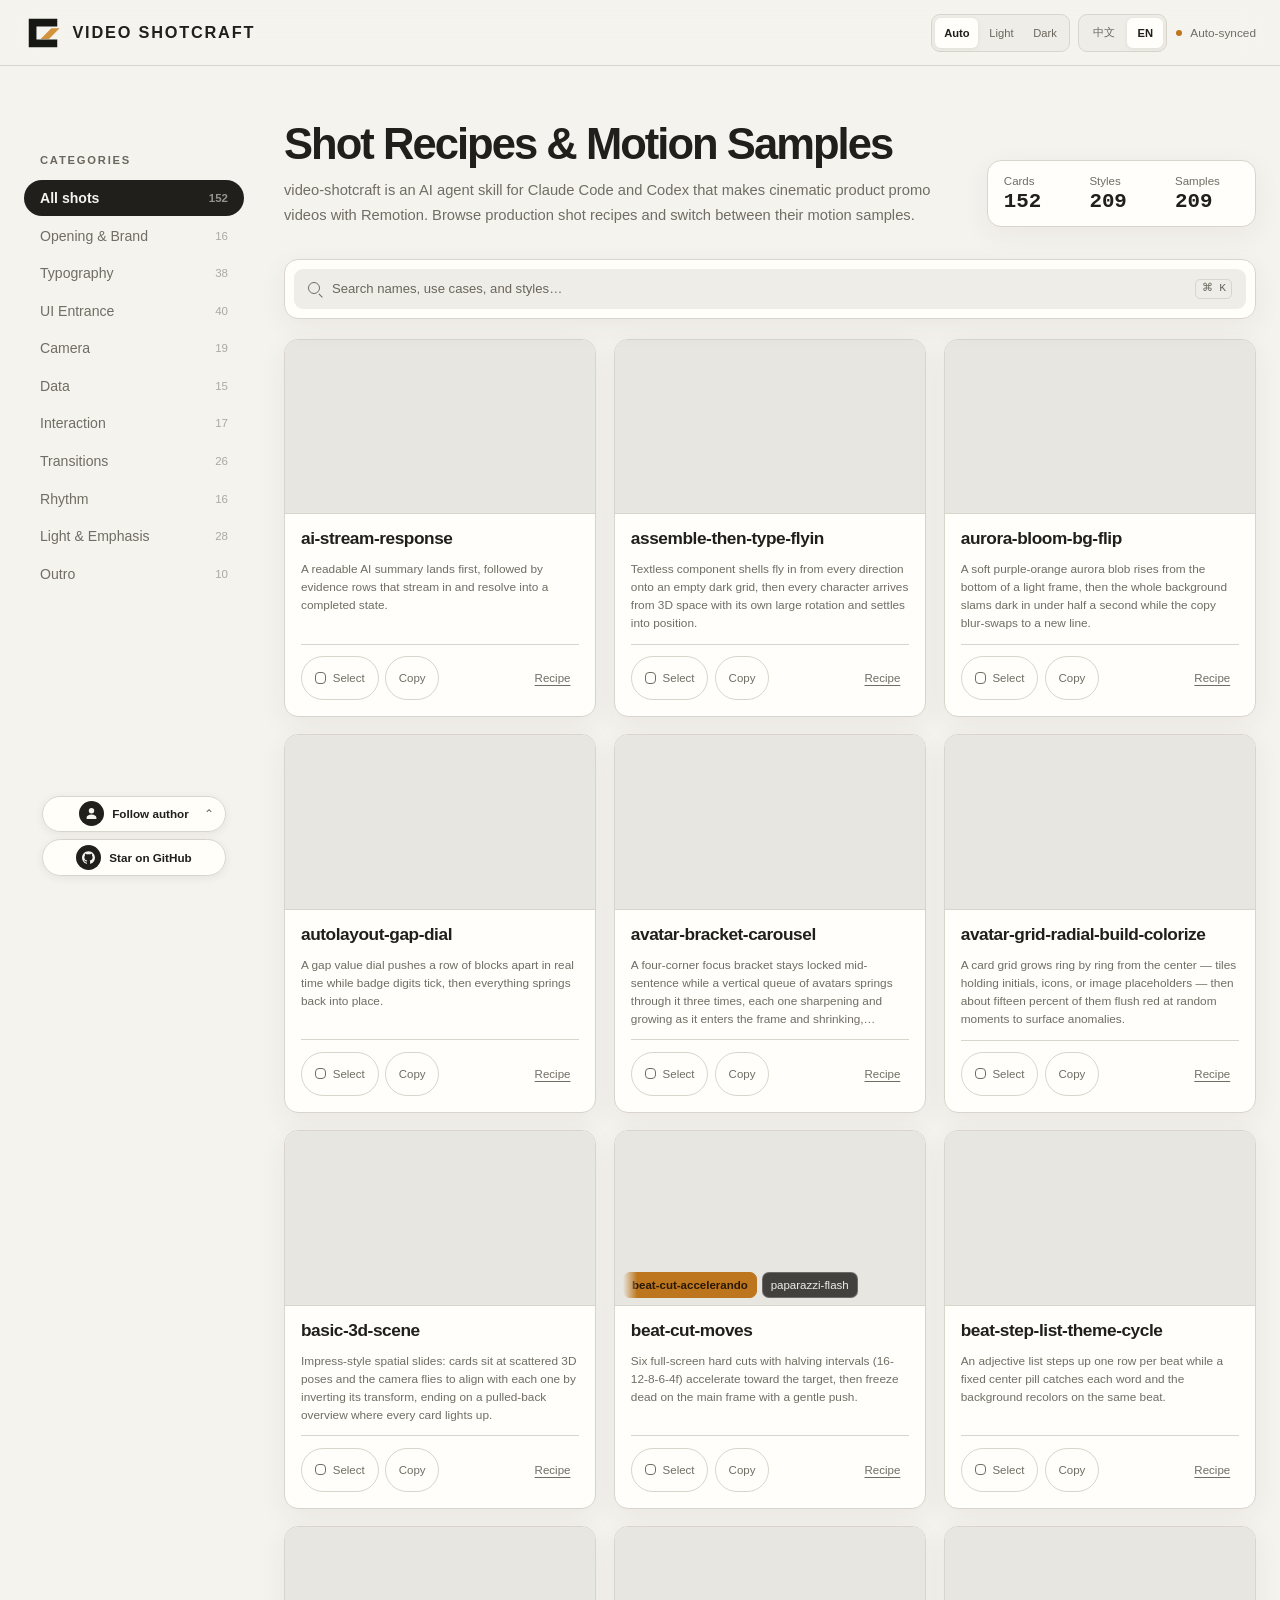
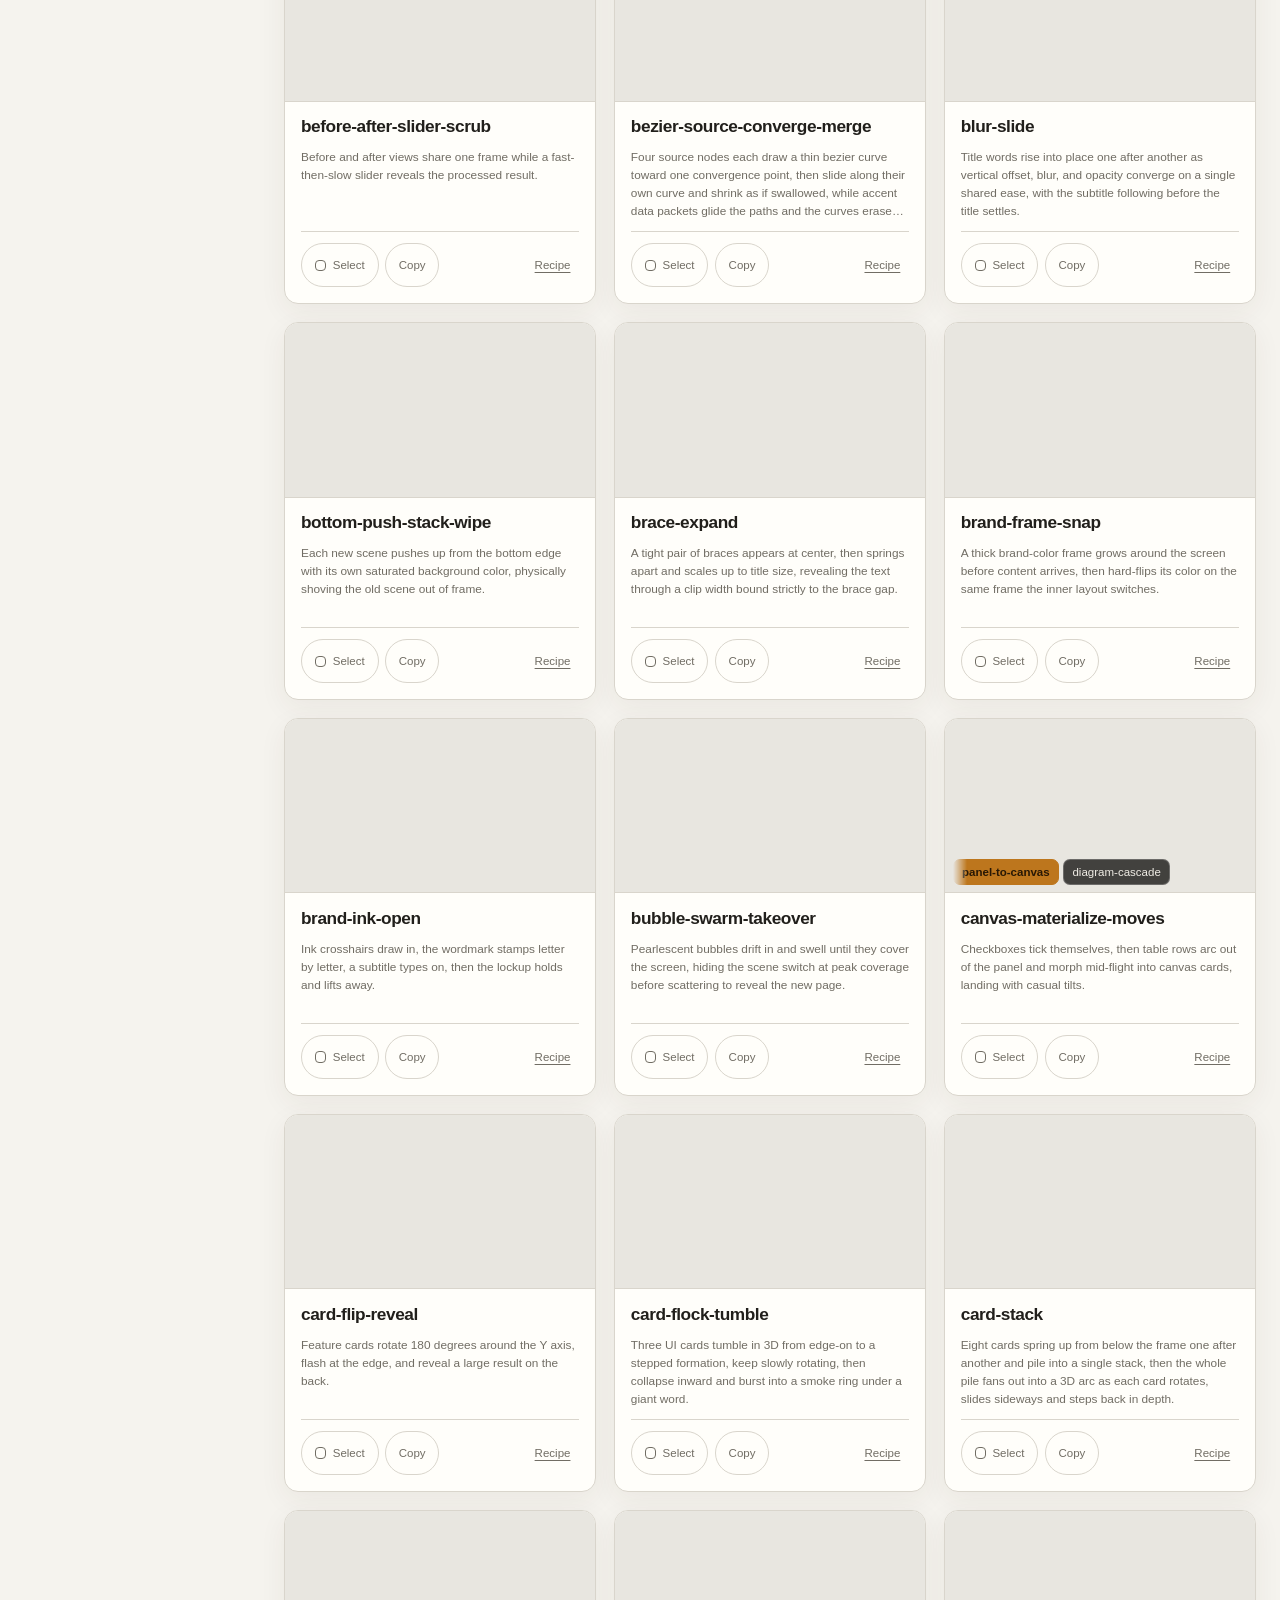
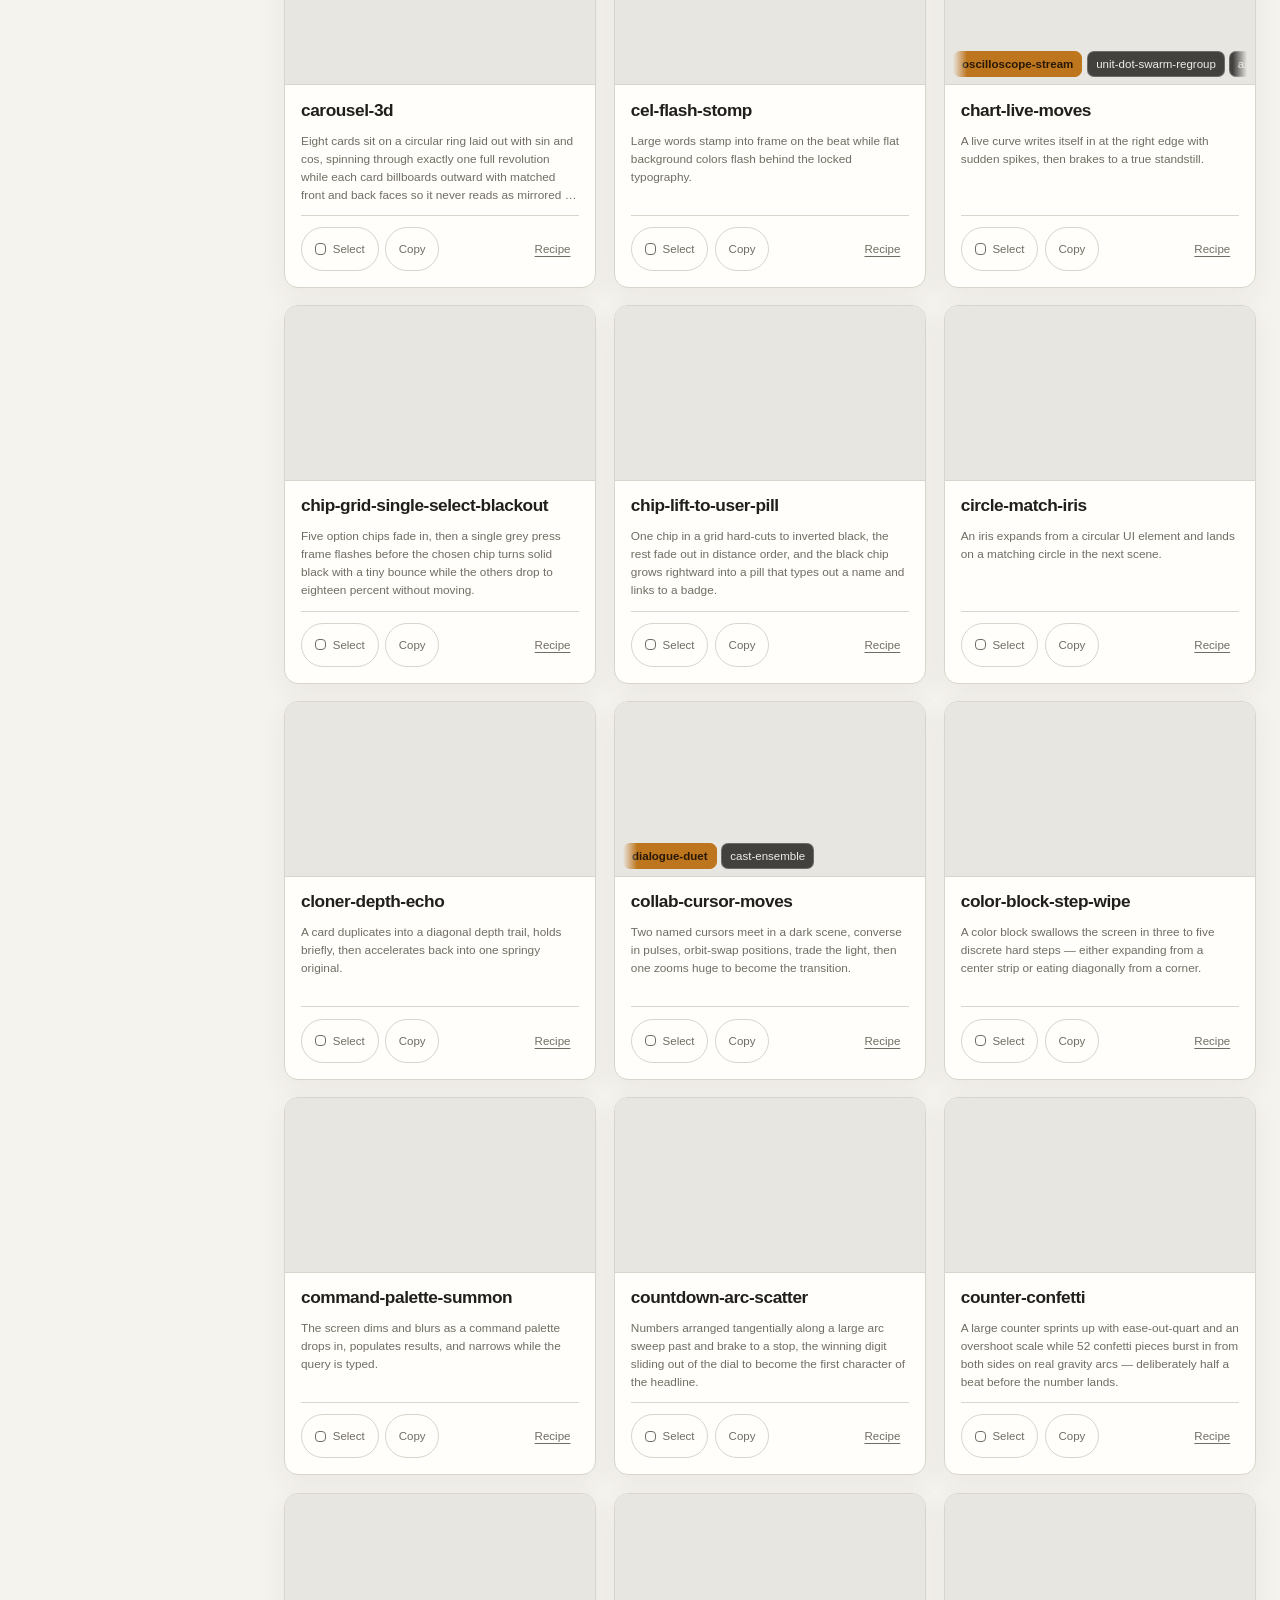
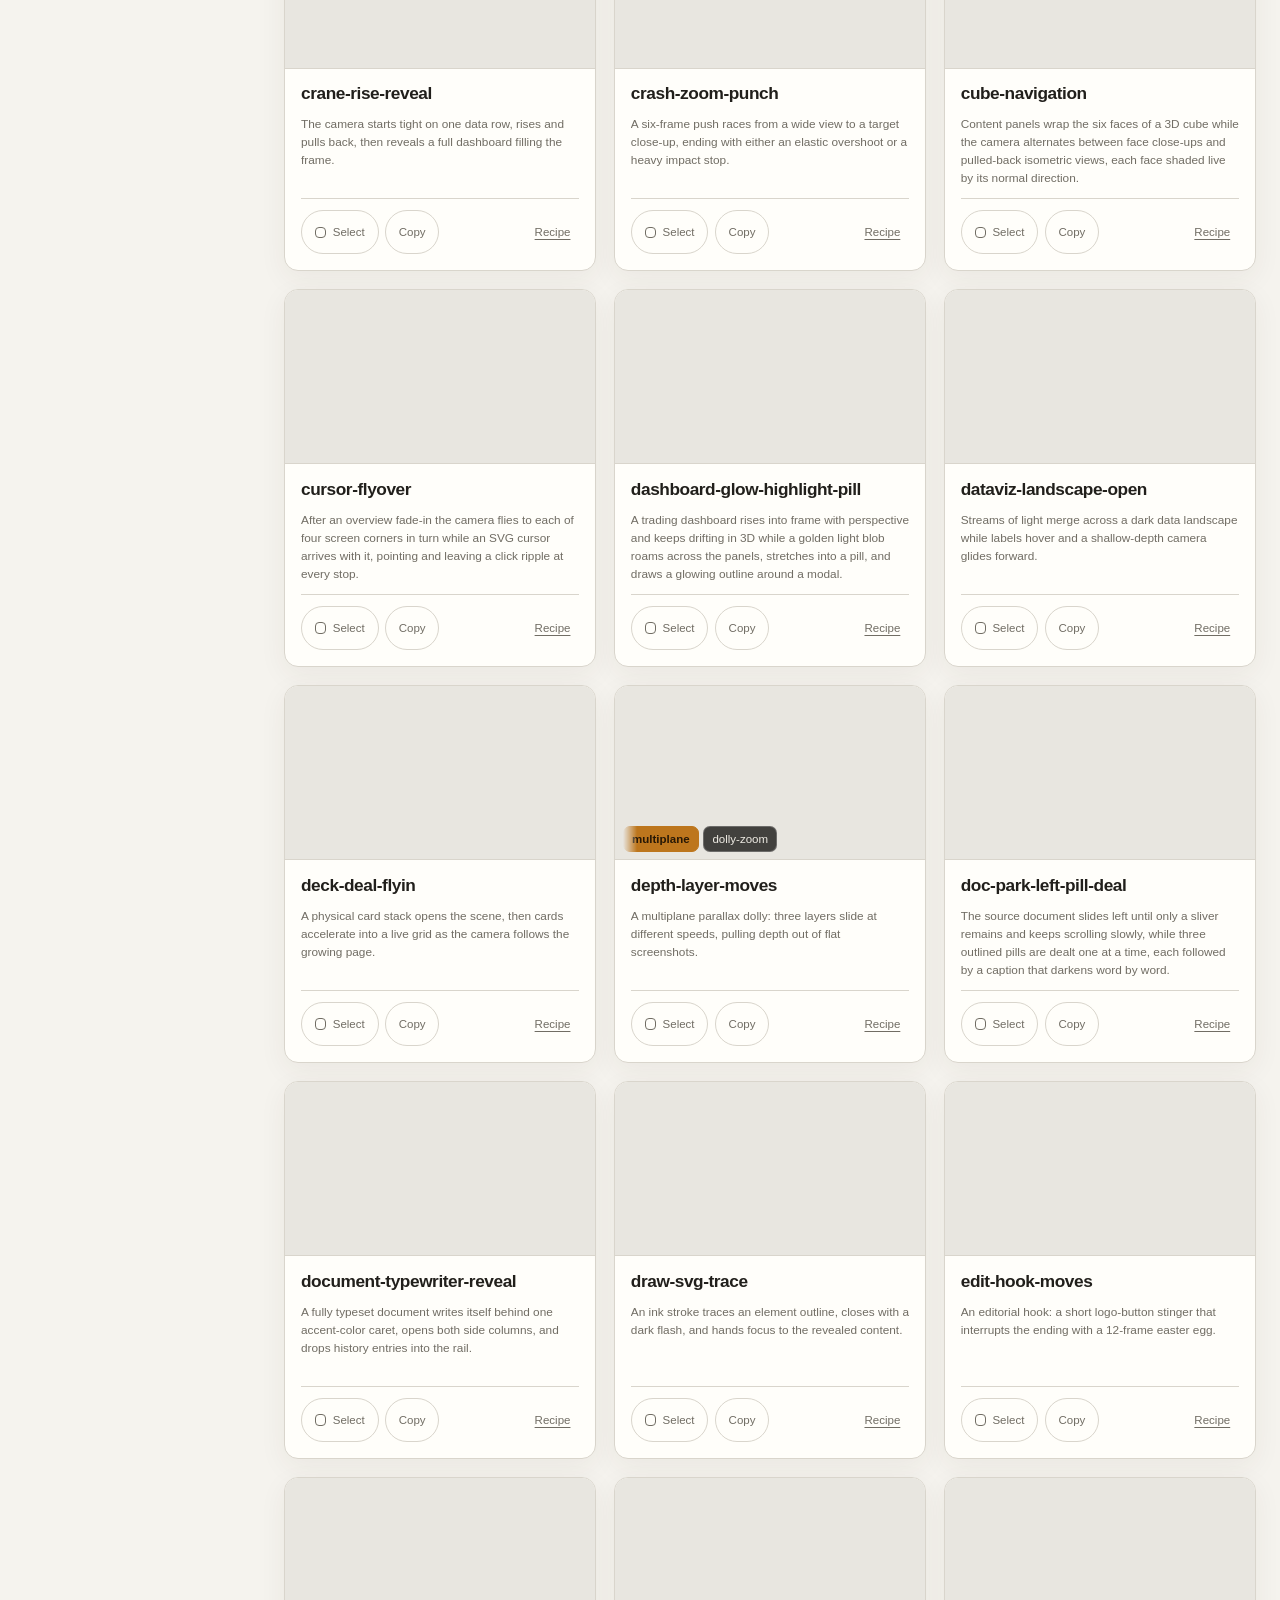
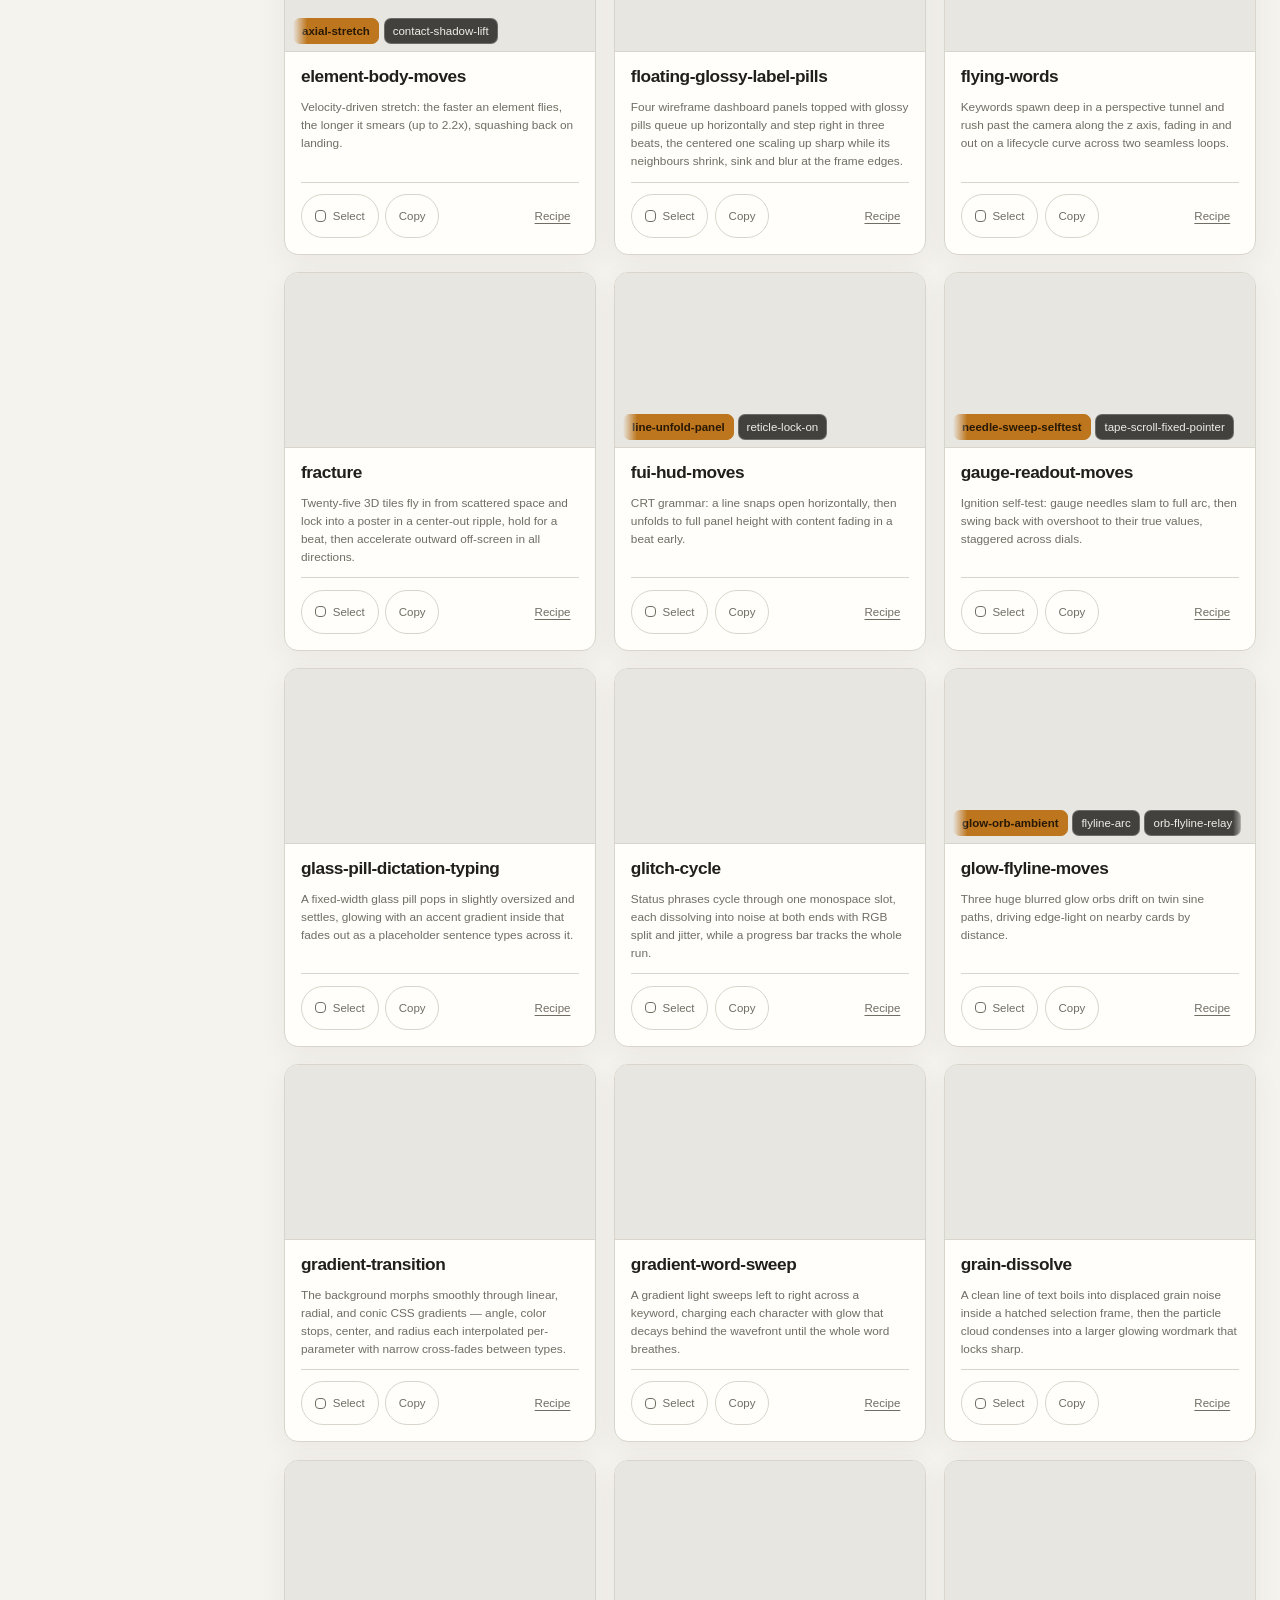
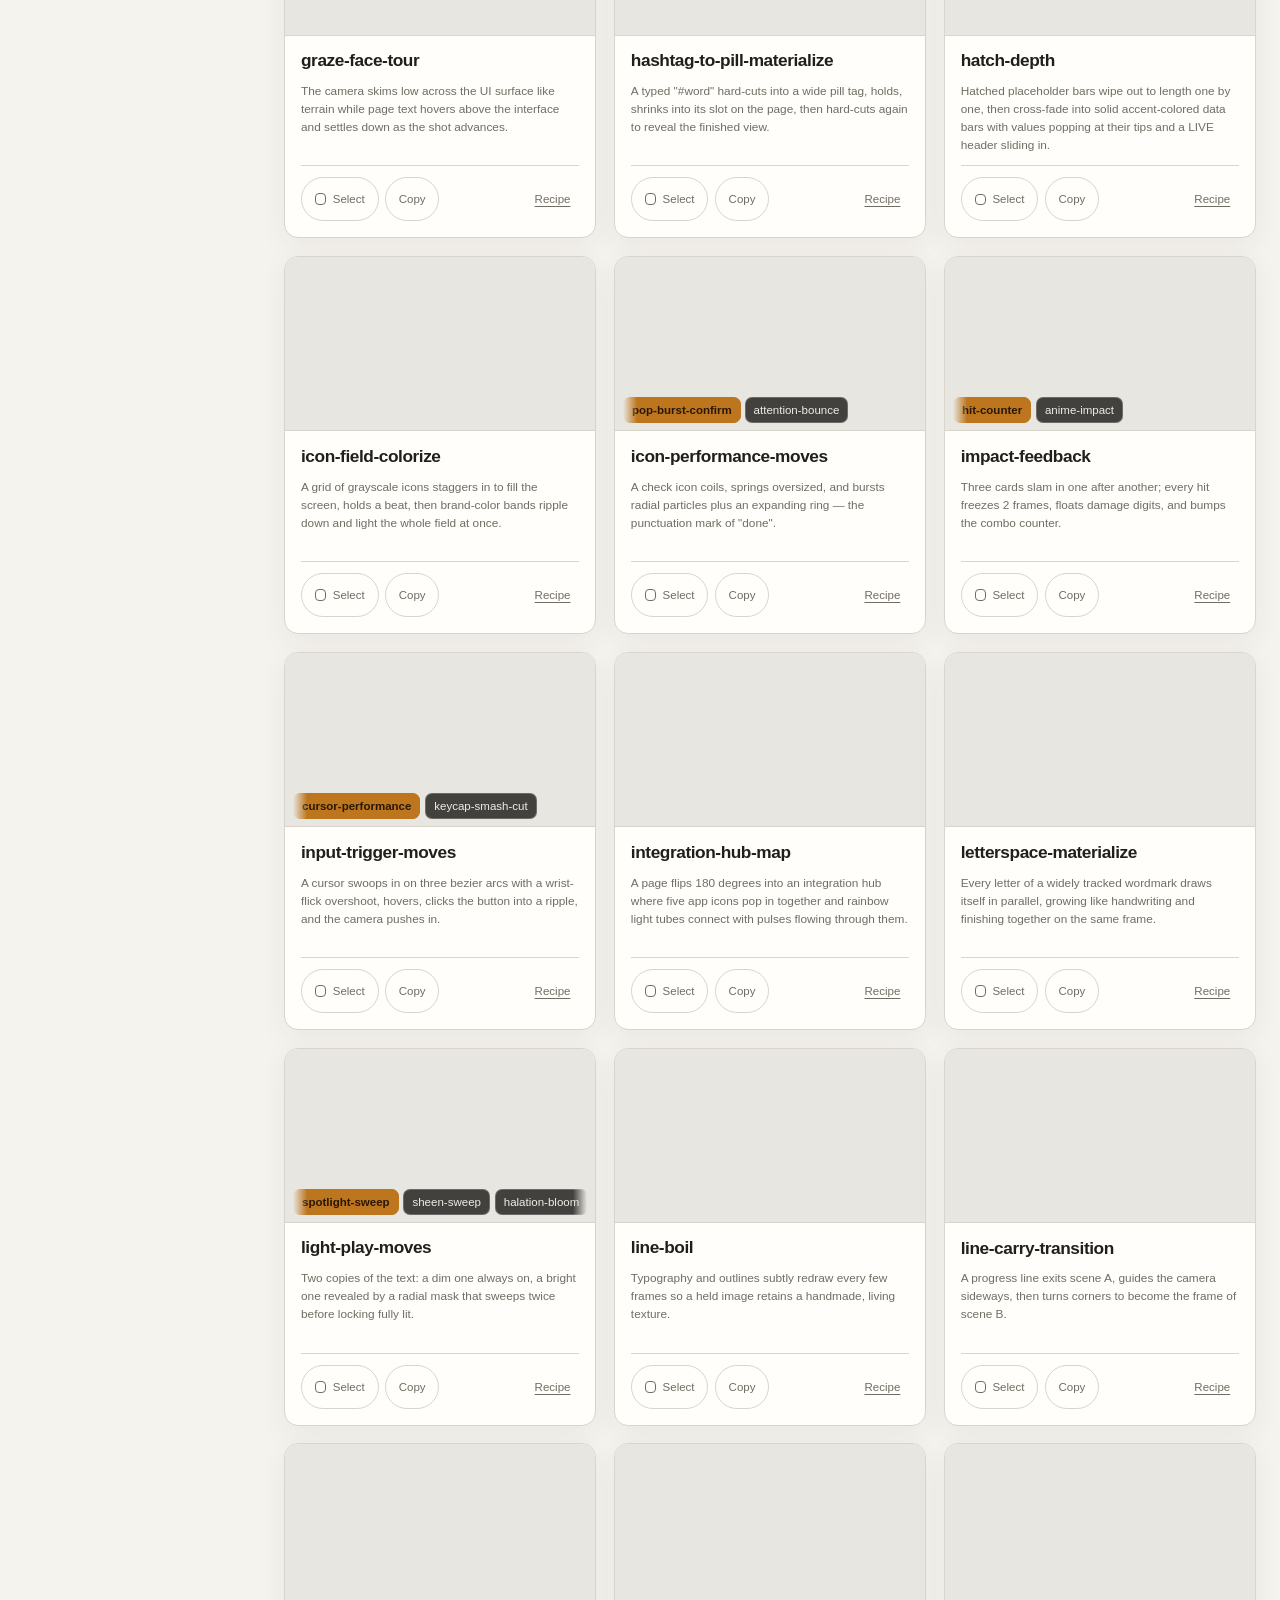
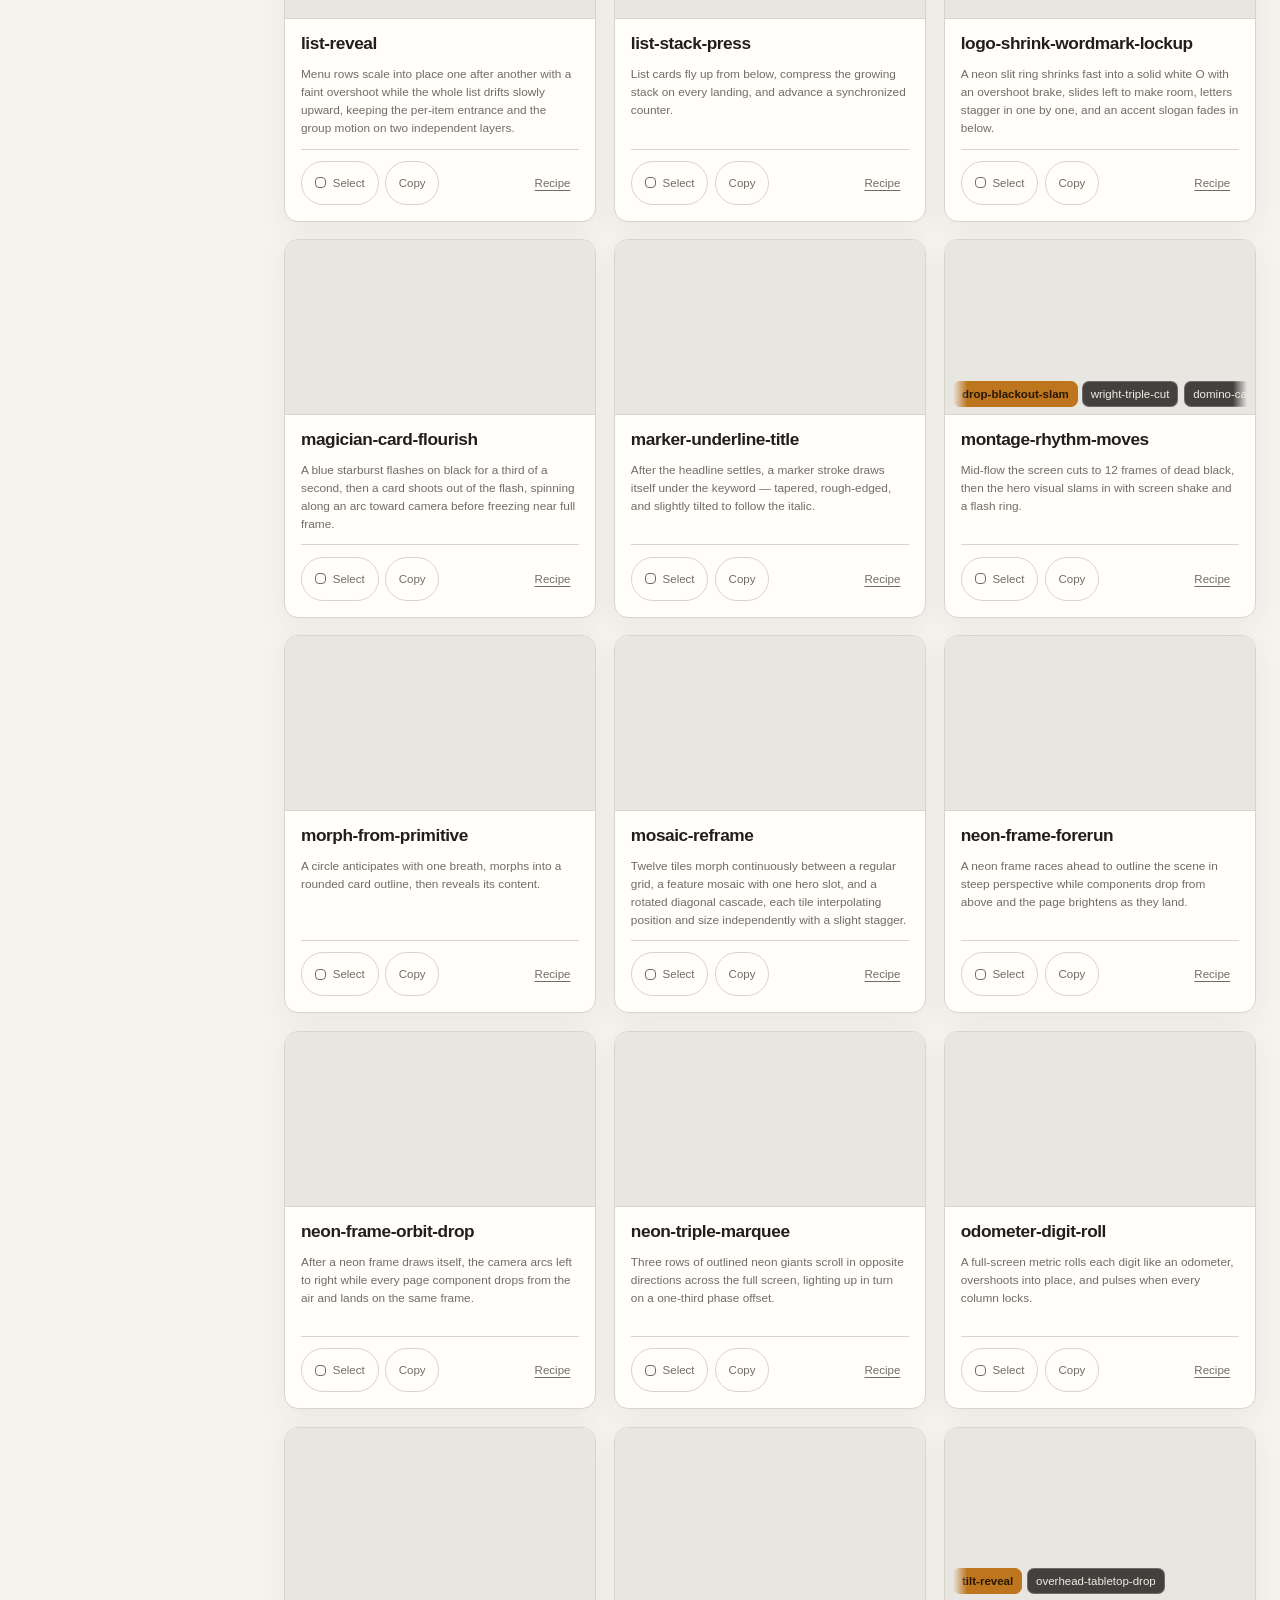
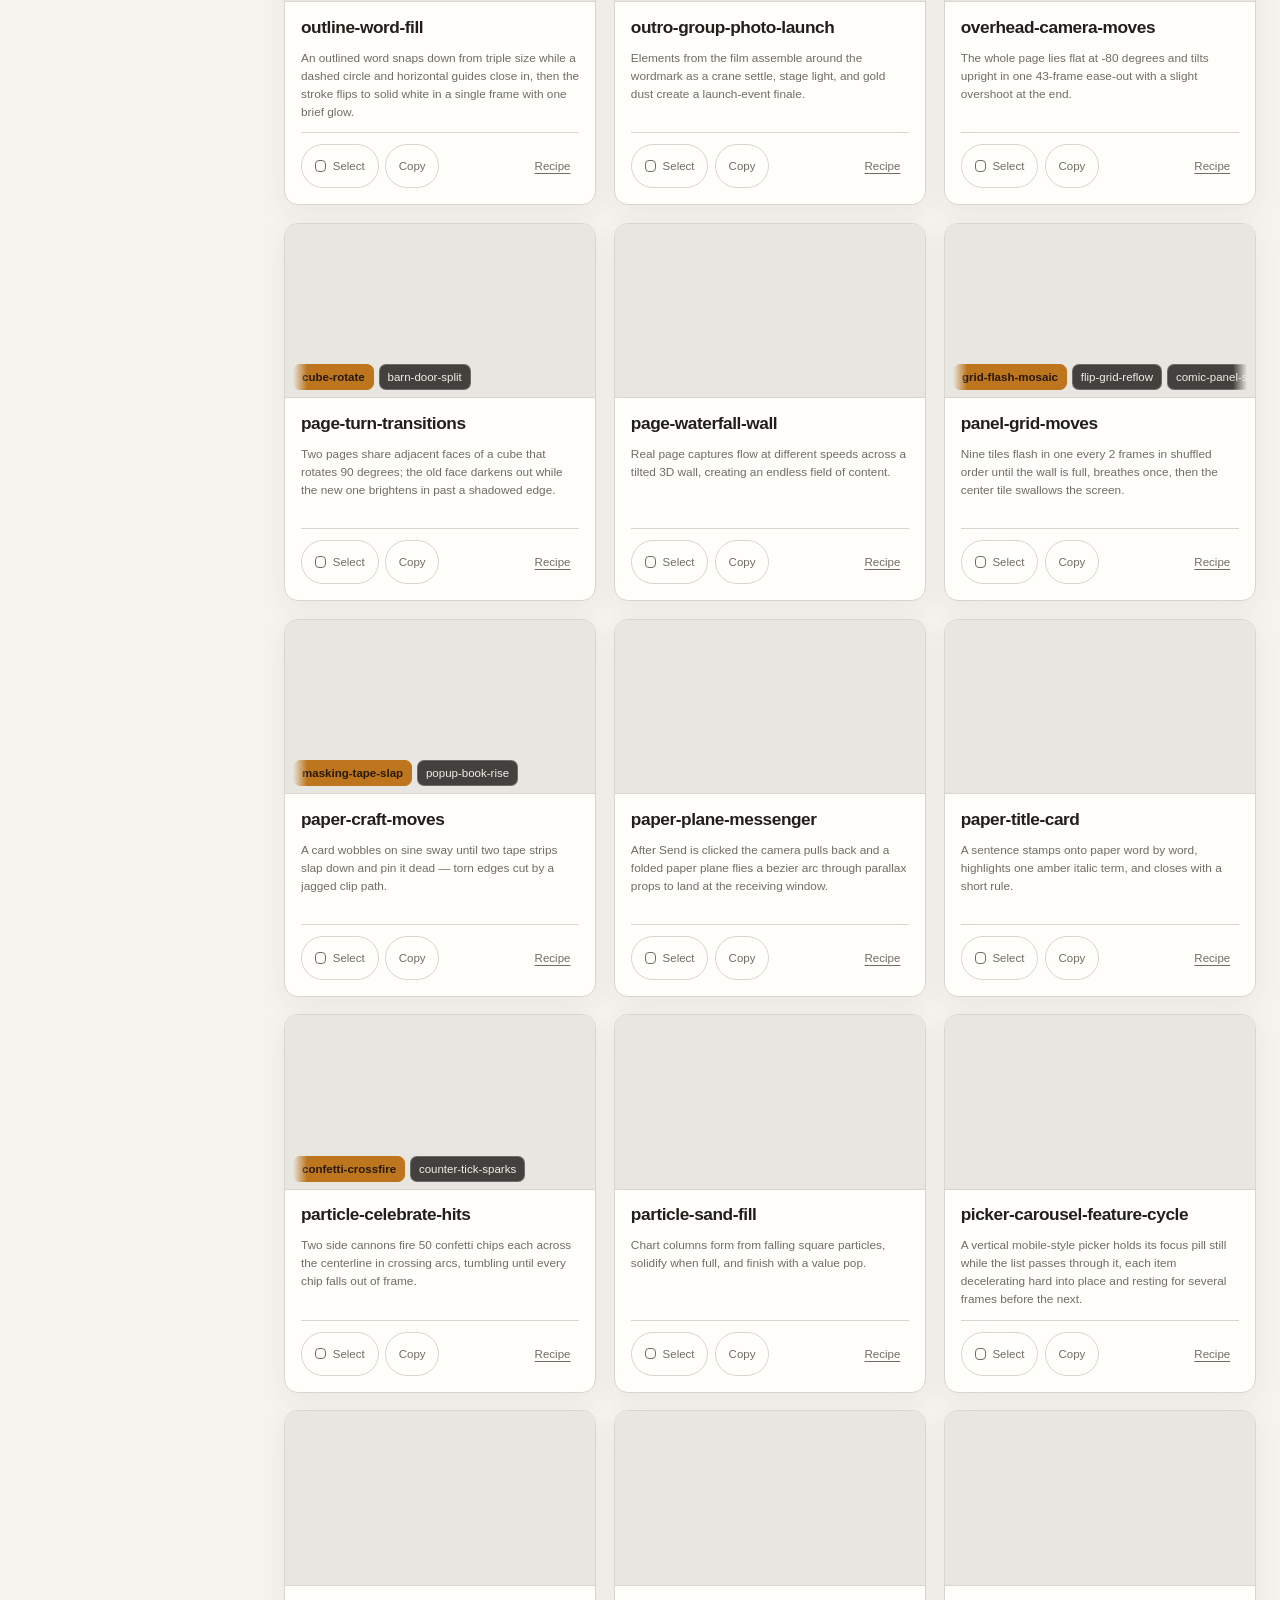
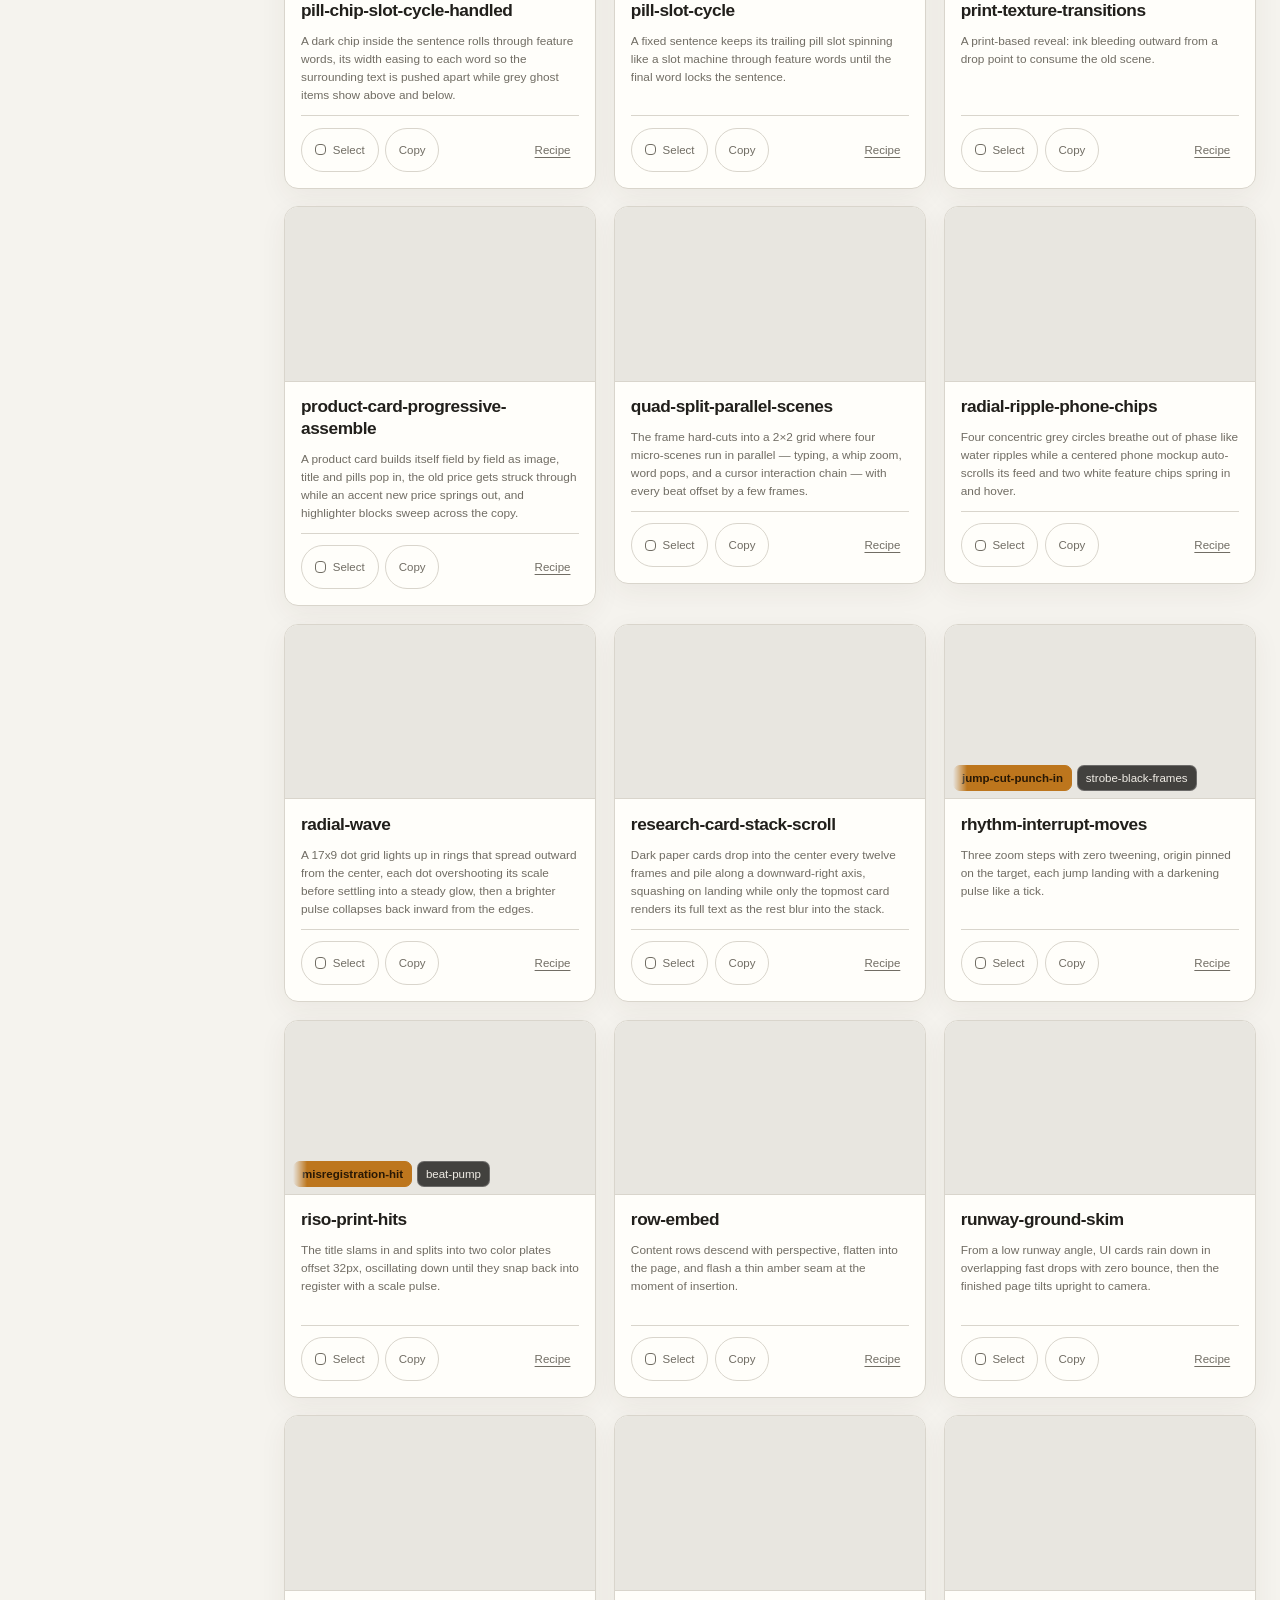
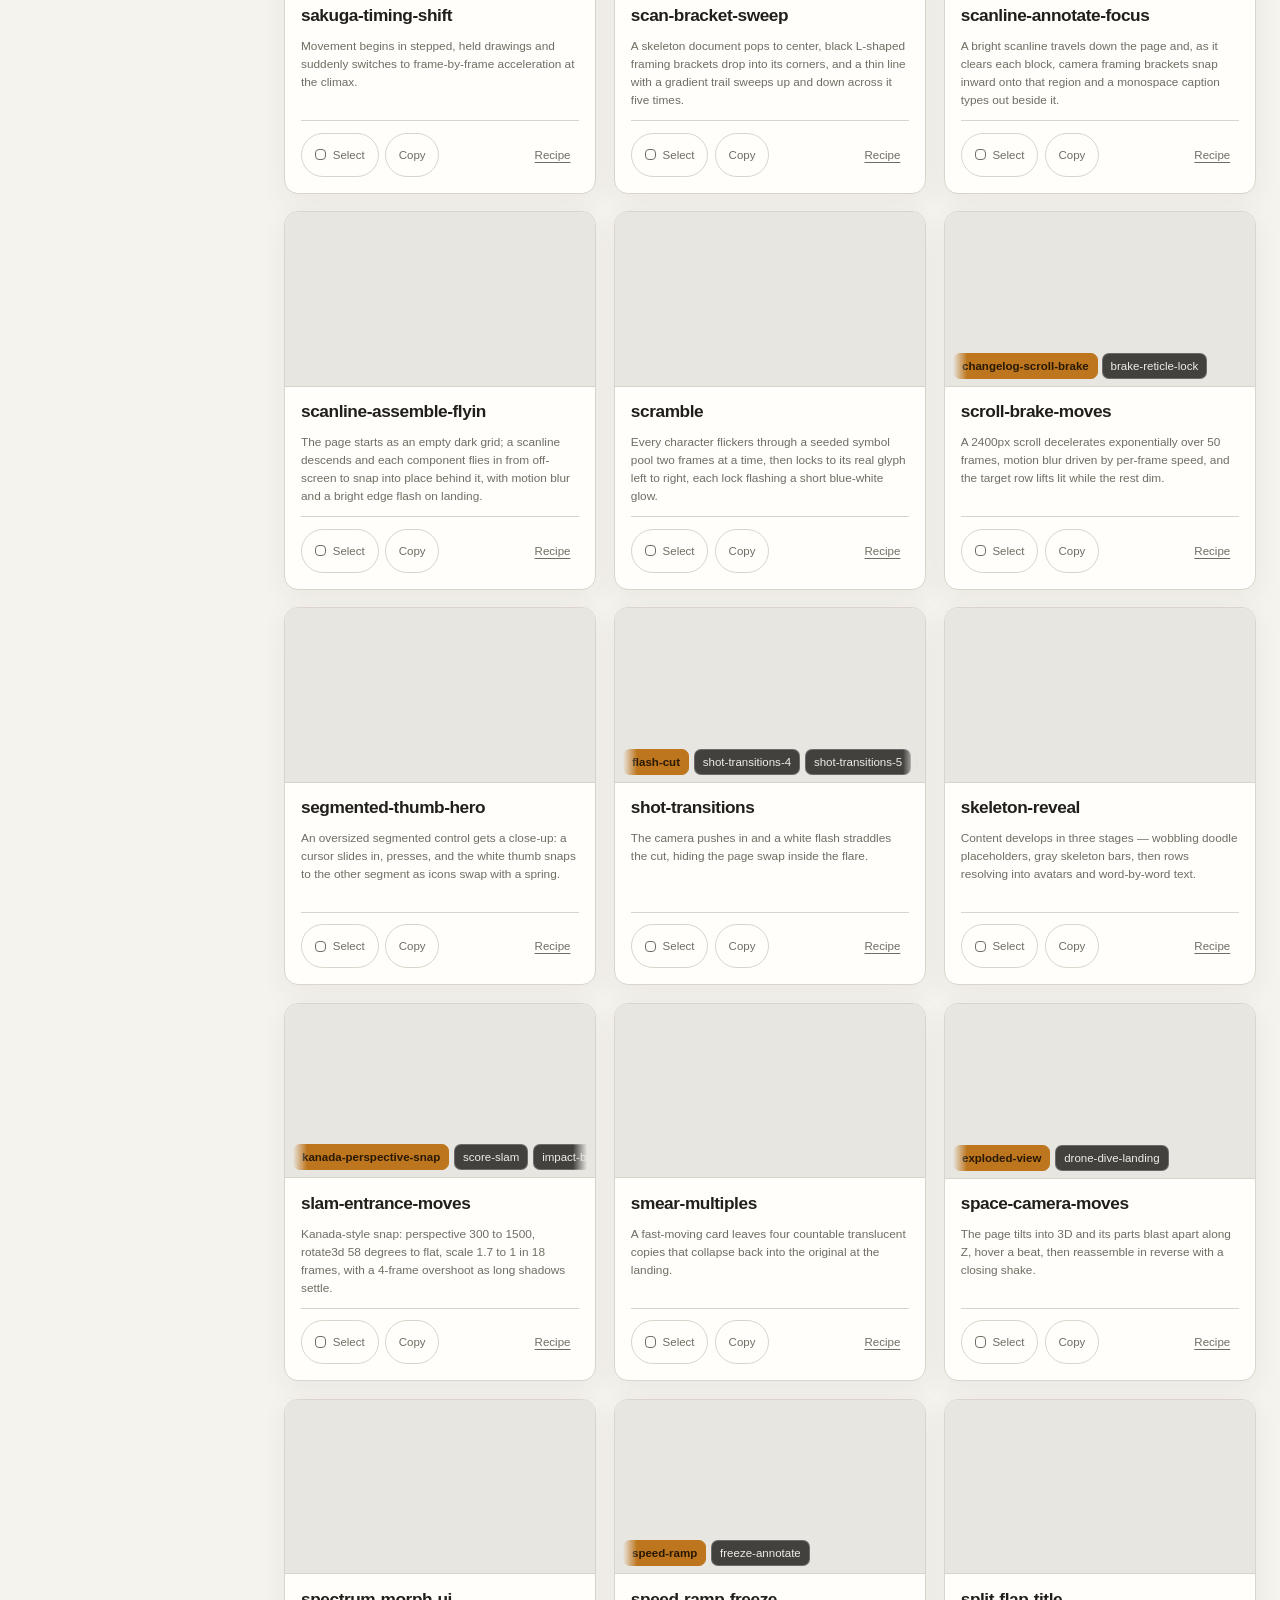
==== commit 5131392b: "feat: add social follow badges (#45) Add multilingual README follow badges and compact Gallery actio" ====
--- a/gallery/library.html
+++ b/gallery/library.html
@@ -94,6 +94,46 @@
         <button class="category-link" type="button" data-filter="effects"><span data-i18n="catEffects">Light &amp; Emphasis</span></button>
         <button class="category-link" type="button" data-filter="outro"><span data-i18n="catOutro">Outro</span></button>
       </nav>
+      <div class="sidebar-social" data-i18n-aria-label="socialLinksLabel" aria-label="Follow the author and star the repository">
+        <div class="follow-menu">
+          <button class="social-badge follow-trigger" type="button" aria-expanded="false" aria-controls="followPlatforms">
+            <span class="social-badge-mark" aria-hidden="true">
+              <svg viewBox="0 0 24 24" focusable="false"><path d="M12 12a5 5 0 1 0 0-10 5 5 0 0 0 0 10Zm0 2c-5 0-9 2.5-9 5.5V22h18v-2.5C21 16.5 17 14 12 14Z"/></svg>
+            </span>
+            <span class="social-badge-name" data-i18n="followAuthor">Follow author</span>
+            <span class="follow-chevron" aria-hidden="true">⌃</span>
+          </button>
+          <div class="follow-platforms" id="followPlatforms" role="group" data-i18n-aria-label="followPlatformsLabel" aria-label="Choose a platform to follow Vincent">
+        <a class="social-badge" data-platform="x" href="https://x.com/VincentWei93" target="_blank" rel="noopener noreferrer" data-i18n-aria-label="followX" aria-label="Follow Vincent on X">
+          <span class="social-badge-mark" aria-hidden="true">
+            <svg viewBox="0 0 24 24" focusable="false"><path d="M14.234 10.162 22.977 0h-2.072l-7.591 8.824L7.251 0H.258l9.168 13.343L.258 24H2.33l8.016-9.318L16.749 24h6.993zm-2.837 3.299-.929-1.329L3.076 1.56h3.182l5.965 8.532.929 1.329 7.754 11.09h-3.182z"/></svg>
+          </span>
+          <span class="social-badge-name">X</span>
+          <span class="social-badge-action" data-i18n="followAction">Follow me</span>
+        </a>
+        <a class="social-badge" data-platform="douyin" href="https://www.douyin.com/user/MS4wLjABAAAAK1pkjBxilk2Oi_9h_vFyD-lTAu9CTlvhmOtkosDvvxg" target="_blank" rel="noopener noreferrer" data-i18n-aria-label="followDouyin" aria-label="Follow Vincent on Douyin">
+          <span class="social-badge-mark" aria-hidden="true">
+            <svg viewBox="0 0 24 24" focusable="false"><path d="M12.525.02c1.31-.02 2.61-.01 3.91-.02.08 1.53.63 3.09 1.75 4.17 1.12 1.11 2.7 1.62 4.24 1.79v4.03c-1.44-.05-2.89-.35-4.2-.97-.57-.26-1.1-.59-1.62-.93-.01 2.92.01 5.84-.02 8.75-.08 1.4-.54 2.79-1.35 3.94-1.31 1.92-3.58 3.17-5.91 3.21-1.43.08-2.86-.31-4.08-1.03-2.02-1.19-3.44-3.37-3.65-5.71-.02-.5-.03-1-.01-1.49.18-1.9 1.12-3.72 2.58-4.96 1.66-1.44 3.98-2.13 6.15-1.72.02 1.48-.04 2.96-.04 4.44-.99-.32-2.15-.23-3.02.37-.63.41-1.11 1.04-1.36 1.75-.21.51-.15 1.07-.14 1.61.24 1.64 1.82 3.02 3.5 2.87 1.12-.01 2.19-.66 2.77-1.61.19-.33.4-.67.41-1.06.1-1.79.06-3.57.07-5.36.01-4.03-.01-8.05.02-12.07z"/></svg>
+          </span>
+          <span class="social-badge-name">抖音</span>
+          <span class="social-badge-action" data-i18n="followAction">Follow me</span>
+        </a>
+        <a class="social-badge" data-platform="xiaohongshu" href="https://xhslink.cn/m/At9iP2d5C1V" target="_blank" rel="noopener noreferrer" data-i18n-aria-label="followXiaohongshu" aria-label="Follow Vincent on Red Note">
+          <span class="social-badge-mark" aria-hidden="true">
+            <svg viewBox="0 0 24 24" focusable="false"><path d="M22.405 9.879c.002.016.01.02.07.019h.725a.797.797 0 0 0 .78-.972.794.794 0 0 0-.884-.618.795.795 0 0 0-.692.794c0 .101-.002.666.001.777zm-11.509 4.808c-.203.001-1.353.004-1.685.003a2.528 2.528 0 0 1-.766-.126.025.025 0 0 0-.03.014L7.7 16.127a.025.025 0 0 0 .01.032c.111.06.336.124.495.124.66.01 1.32.002 1.981 0 .01 0 .02-.006.023-.015l.712-1.545a.025.025 0 0 0-.024-.036zM.477 9.91c-.071 0-.076.002-.076.01a.834.834 0 0 0-.01.08c-.027.397-.038.495-.234 3.06-.012.24-.034.389-.135.607-.026.057-.033.042.003.112.046.092.681 1.523.787 1.74.008.015.011.02.017.02.008 0 .033-.026.047-.044.147-.187.268-.391.371-.606.306-.635.44-1.325.486-1.706.014-.11.021-.22.03-.33l.204-2.616.022-.293c.003-.029 0-.033-.03-.034zm7.203 3.757a1.427 1.427 0 0 1-.135-.607c-.004-.084-.031-.39-.235-3.06a.443.443 0 0 0-.01-.082c-.004-.011-.052-.008-.076-.008h-1.48c-.03.001-.034.005-.03.034l.021.293c.076.982.153 1.964.233 2.946.05.4.186 1.085.487 1.706.103.215.223.419.37.606.015.018.037.051.048.049.02-.003.742-1.642.804-1.765.036-.07.03-.055.003-.112zm3.861-.913h-.872a.126.126 0 0 1-.116-.178l1.178-2.625a.025.025 0 0 0-.023-.035l-1.318-.003a.148.148 0 0 1-.135-.21l.876-1.954a.025.025 0 0 0-.023-.035h-1.56c-.01 0-.02.006-.024.015l-.926 2.068c-.085.169-.314.634-.399.938a.534.534 0 0 0-.02.191.46.46 0 0 0 .23.378.981.981 0 0 0 .46.119h.59c.041 0-.688 1.482-.834 1.972a.53.53 0 0 0-.023.172.465.465 0 0 0 .23.398c.15.092.342.12.475.12l1.66-.001c.01 0 .02-.006.023-.015l.575-1.28a.025.025 0 0 0-.024-.035zm-6.93-4.937H3.1a.032.032 0 0 0-.034.033c0 1.048-.01 2.795-.01 6.829 0 .288-.269.262-.28.262h-.74c-.04.001-.044.004-.04.047.001.037.465 1.064.555 1.263.01.02.03.033.051.033.157.003.767.009.938-.014.153-.02.3-.06.438-.132.3-.156.49-.419.595-.765.052-.172.075-.353.075-.533.002-2.33 0-4.66-.007-6.991a.032.032 0 0 0-.032-.032zm11.784 6.896c0-.014-.01-.021-.024-.022h-1.465c-.048-.001-.049-.002-.05-.049v-4.66c0-.072-.005-.07.07-.07h.863c.08 0 .075.004.075-.074V8.393c0-.082.006-.076-.08-.076h-3.5c-.064 0-.075-.006-.075.073v1.445c0 .083-.006.077.08.077h.854c.075 0 .07-.004.07.07v4.624c0 .095.008.084-.085.084-.37 0-1.11-.002-1.304 0-.048.001-.06.03-.06.03l-.697 1.519s-.014.025-.008.036c.006.01.013.008.058.008 1.748.003 3.495.002 5.243.002.03-.001.034-.006.035-.033v-1.539zm4.177-3.43c0 .013-.007.023-.02.024-.346.006-.692.004-1.037.004-.014-.002-.022-.01-.022-.024-.005-.434-.007-.869-.01-1.303 0-.072-.006-.071.07-.07l.733-.003c.041 0 .081.002.12.015.093.025.16.107.165.204.006.431.002 1.153.001 1.153zm2.67.244a1.953 1.953 0 0 0-.883-.222h-.18c-.04-.001-.04-.003-.042-.04V10.21c0-.132-.007-.263-.025-.394a1.823 1.823 0 0 0-.153-.53 1.533 1.533 0 0 0-.677-.71 2.167 2.167 0 0 0-1-.258c-.153-.003-.567 0-.72 0-.07 0-.068.004-.068-.065V7.76c0-.031-.01-.041-.046-.039H17.93s-.016 0-.023.007c-.006.006-.008.012-.008.023v.546c-.008.036-.057.015-.082.022h-.95c-.022.002-.028.008-.03.032v1.481c0 .09-.004.082.082.082h.913c.082 0 .072.128.072.128V11.19s.003.117-.06.117h-1.482c-.068 0-.06.082-.06.082v1.445s-.01.068.064.068h1.457c.082 0 .076-.006.076.079v3.225c0 .088-.007.081.082.081h1.43c.09 0 .082.007.082-.08v-3.27c0-.029.006-.035.033-.035l2.323-.003c.098 0 .191.02.28.061a.46.46 0 0 1 .274.407c.008.395.003.79.003 1.185 0 .259-.107.367-.33.367h-1.218c-.023.002-.029.008-.028.033.184.437.374.871.57 1.303a.045.045 0 0 0 .04.026c.17.005.34.002.51.003.15-.002.517.004.666-.01a2.03 2.03 0 0 0 .408-.075c.59-.18.975-.698.976-1.313v-1.981c0-.128-.01-.254-.034-.38 0 .078-.029-.641-.724-.998z"/></svg>
+          </span>
+          <span class="social-badge-name" data-i18n="redNoteName">Red Note</span>
+          <span class="social-badge-action" data-i18n="followAction">Follow me</span>
+        </a>
+          </div>
+        </div>
+        <a class="social-badge" data-platform="github" href="https://github.com/Vincentwei1021/video-shotcraft" target="_blank" rel="noopener noreferrer" data-i18n-aria-label="starGitHub" aria-label="Star video-shotcraft on GitHub">
+          <span class="social-badge-mark" aria-hidden="true">
+            <svg viewBox="0 0 24 24" focusable="false"><path d="M12 .297c-6.63 0-12 5.373-12 12 0 5.303 3.438 9.8 8.205 11.385.6.113.82-.258.82-.577 0-.285-.01-1.04-.015-2.04-3.338.724-4.042-1.61-4.042-1.61C4.422 18.07 3.633 17.7 3.633 17.7c-1.087-.744.084-.729.084-.729 1.205.084 1.838 1.236 1.838 1.236 1.07 1.835 2.809 1.305 3.495.998.108-.776.417-1.305.76-1.605-2.665-.3-5.466-1.332-5.466-5.93 0-1.31.465-2.38 1.235-3.22-.135-.303-.54-1.523.105-3.176 0 0 1.005-.322 3.3 1.23.96-.267 1.98-.399 3-.405 1.02.006 2.04.138 3 .405 2.28-1.552 3.285-1.23 3.285-1.23.645 1.653.24 2.873.12 3.176.765.84 1.23 1.91 1.23 3.22 0 4.61-2.805 5.625-5.475 5.92.42.36.81 1.096.81 2.22 0 1.606-.015 2.896-.015 3.286 0 .315.21.69.825.57C20.565 22.092 24 17.592 24 12.297c0-6.627-5.373-12-12-12"/></svg>
+          </span>
+          <span class="social-badge-name" data-i18n="starGitHubLabel">Star on GitHub</span>
+        </a>
+      </div>
     </aside>
 
     <div class="library-main">
--- a/gallery/styles.css
+++ b/gallery/styles.css
@@ -209,7 +209,11 @@
 .sidebar {
   position: sticky;
   top: 98px;
+  display: flex;
+  flex-direction: column;
+  min-height: calc(100dvh - 98px);
   padding-top: 3.5rem;
+  padding-bottom: 1.5rem;
 }
 
 .sidebar-heading {
@@ -253,6 +257,176 @@
   font-size: 0.72rem;
   font-variant-numeric: tabular-nums;
   opacity: 0.55;
+}
+
+/* NEW 徽标：卡片标题与分类导航共用；入库 60 天内由 app.js 判定挂载 */
+.new-badge {
+  display: inline-block;
+  padding: 0.08em 0.34em;
+  border-radius: 3px;
+  background: #e5484d;
+  color: #fff;
+  font-size: 0.54rem;
+  font-weight: 700;
+  letter-spacing: 0.05em;
+  line-height: 1.45;
+  vertical-align: 0.22em;
+  flex: none;
+}
+.category-link .new-badge { margin-left: auto; }
+.category-link .count { flex: none; }
+.category-link.is-active .new-badge { background: #e5484d; color: #fff; }
+
+.sidebar-social {
+  display: flex;
+  flex-direction: column;
+  gap: 0.45rem;
+  margin-top: auto;
+  padding: 2rem 0.75rem 0;
+}
+
+.social-badge {
+  display: flex;
+  align-items: center;
+  gap: 0.5rem;
+  min-height: 34px;
+  padding: 0.3rem 0.45rem;
+  border: 1px solid var(--line);
+  border-radius: 999px;
+  background: var(--surface-translucent);
+  color: var(--text);
+  text-decoration: none;
+  box-shadow: 0 2px 9px var(--control-shadow);
+  transition: border-color 140ms ease, background 140ms ease, transform 140ms ease;
+}
+
+.follow-menu {
+  position: relative;
+  width: min(100%, 184px);
+  margin-inline: auto;
+}
+
+.sidebar-social > .social-badge {
+  width: min(100%, 184px);
+  margin-inline: auto;
+  justify-content: center;
+}
+
+.follow-trigger {
+  width: 100%;
+  justify-content: center;
+  position: relative;
+  font: inherit;
+  text-align: center;
+  cursor: pointer;
+}
+
+.follow-chevron {
+  position: absolute;
+  right: 0.7rem;
+  color: var(--faint);
+  font-size: 0.78rem;
+  line-height: 1;
+  transition: transform 160ms ease;
+}
+
+.follow-platforms {
+  position: absolute;
+  z-index: 20;
+  right: 0;
+  bottom: calc(100% + 0.5rem);
+  left: 0;
+  display: grid;
+  gap: 0.4rem;
+  padding: 0.45rem;
+  border: 1px solid var(--line);
+  border-radius: 1rem;
+  background: var(--surface);
+  box-shadow: 0 12px 32px var(--control-shadow);
+  opacity: 0;
+  visibility: hidden;
+  pointer-events: none;
+  transform: translateY(6px) scale(0.98);
+  transform-origin: bottom center;
+  transition: opacity 150ms ease, visibility 150ms ease, transform 150ms ease;
+}
+
+.follow-platforms::after {
+  position: absolute;
+  top: 100%;
+  right: 0;
+  left: 0;
+  height: 0.5rem;
+  content: '';
+}
+
+.follow-menu:hover .follow-platforms,
+.follow-menu.is-open .follow-platforms {
+  opacity: 1;
+  visibility: visible;
+  pointer-events: auto;
+  transform: translateY(0) scale(1);
+}
+
+.follow-menu:hover .follow-chevron,
+.follow-menu.is-open .follow-chevron {
+  transform: rotate(180deg);
+}
+
+.social-badge:hover {
+  border-color: var(--faint);
+  background: var(--surface);
+  transform: translateY(-1px);
+}
+
+.social-badge-mark {
+  display: inline-grid;
+  width: 25px;
+  height: 25px;
+  place-items: center;
+  flex: none;
+  border-radius: 50%;
+  background: var(--text);
+  color: var(--bg);
+}
+
+.social-badge-mark svg {
+  width: 13px;
+  height: 13px;
+  fill: currentColor;
+}
+
+.social-badge[data-platform="xiaohongshu"] .social-badge-mark {
+  background: #ff2442;
+  color: #fff;
+}
+
+.social-badge[data-platform="xiaohongshu"] .social-badge-mark svg {
+  width: 17px;
+  height: 17px;
+}
+
+.social-badge[data-platform="douyin"] .social-badge-mark {
+  background: #090909;
+  color: #fff;
+}
+
+.social-badge[data-platform="douyin"] .social-badge-mark svg {
+  filter: drop-shadow(-1px 0 #25f4ee) drop-shadow(1px 0 #fe2c55);
+}
+
+.social-badge-name {
+  font-size: 0.73rem;
+  font-weight: 750;
+  white-space: nowrap;
+}
+
+.social-badge-action {
+  margin-left: auto;
+  color: var(--faint);
+  font-size: 0.62rem;
+  font-weight: 650;
+  white-space: nowrap;
 }
 
 .library-main { min-width: 0; }
@@ -773,6 +947,8 @@
     position: sticky;
     top: 66px;
     z-index: 9;
+    display: block;
+    min-height: 0;
     min-width: 0;
     padding: 0.6rem 0;
     background: var(--bg-translucent);
@@ -780,6 +956,7 @@
     -webkit-backdrop-filter: blur(14px);
   }
   .sidebar-heading { display: none; }
+  .sidebar-social { display: none; }
   .category-nav {
     flex-direction: row;
     overflow-x: auto;
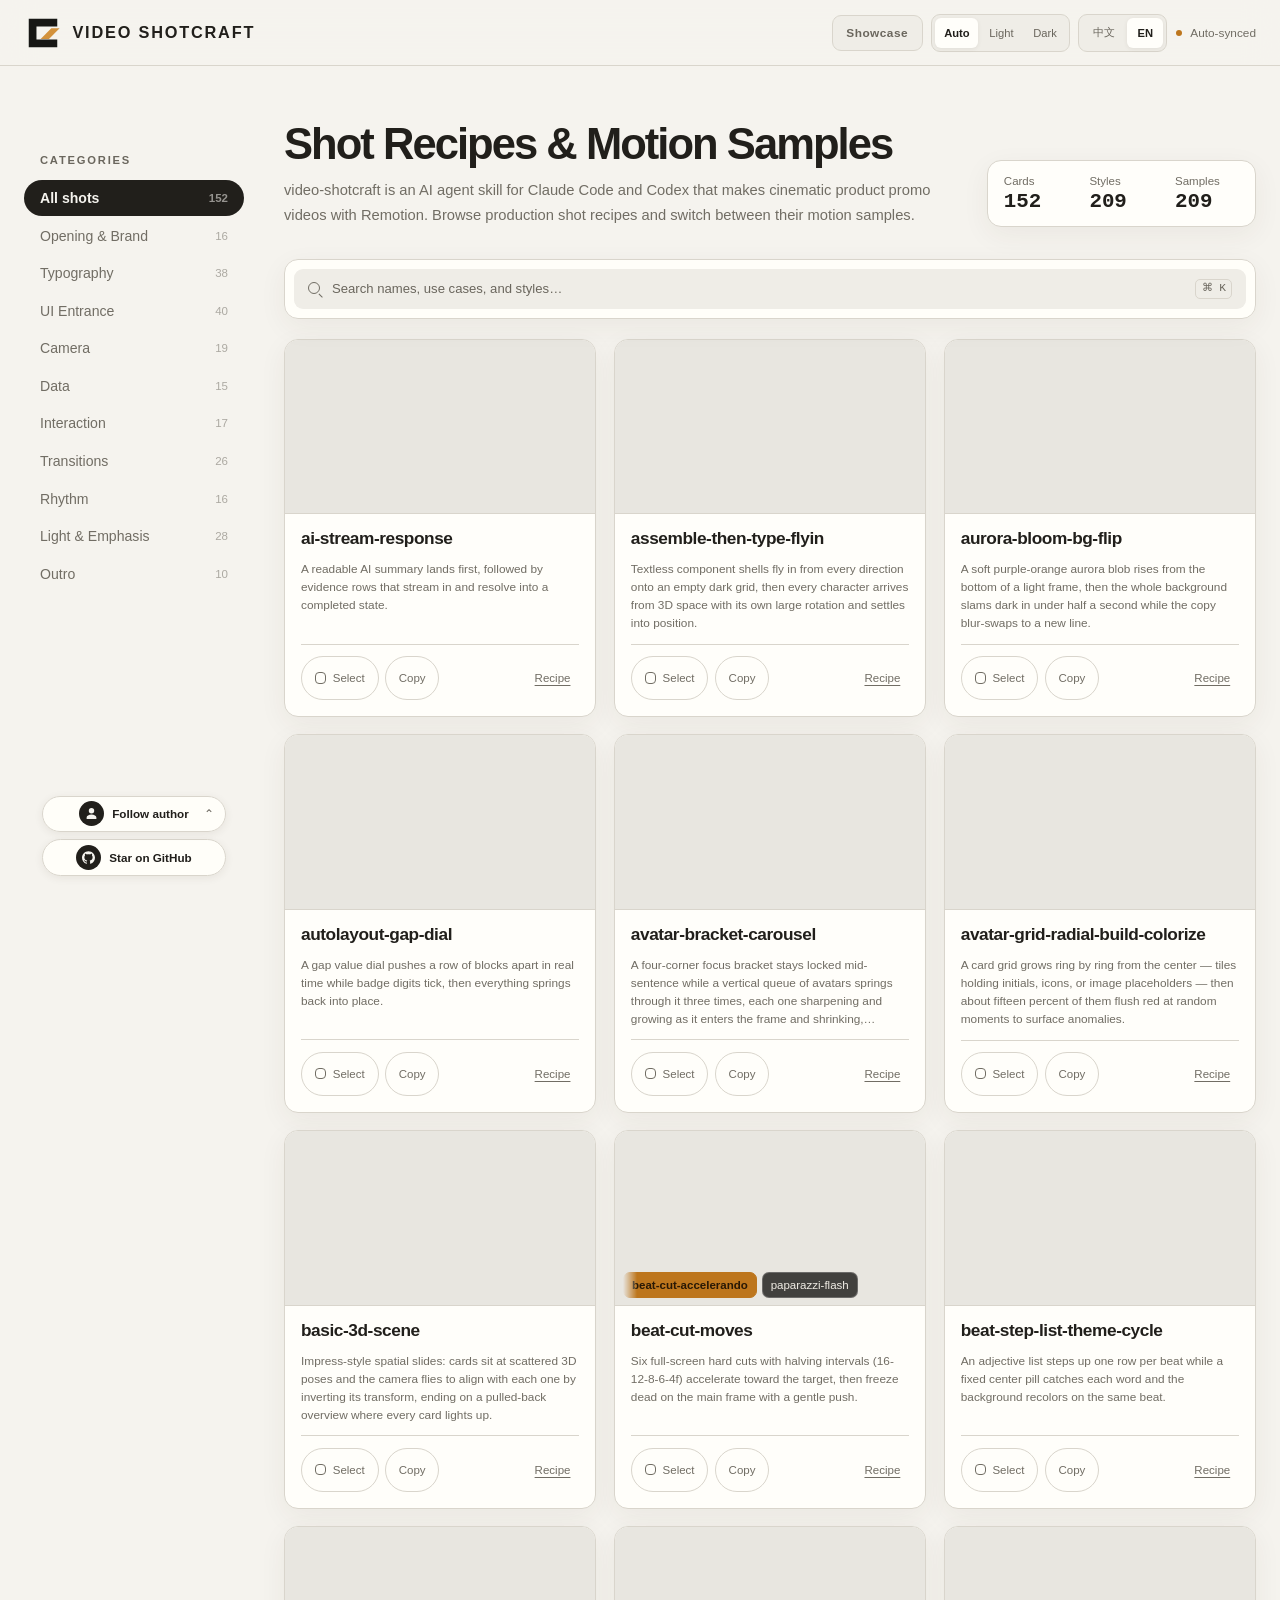
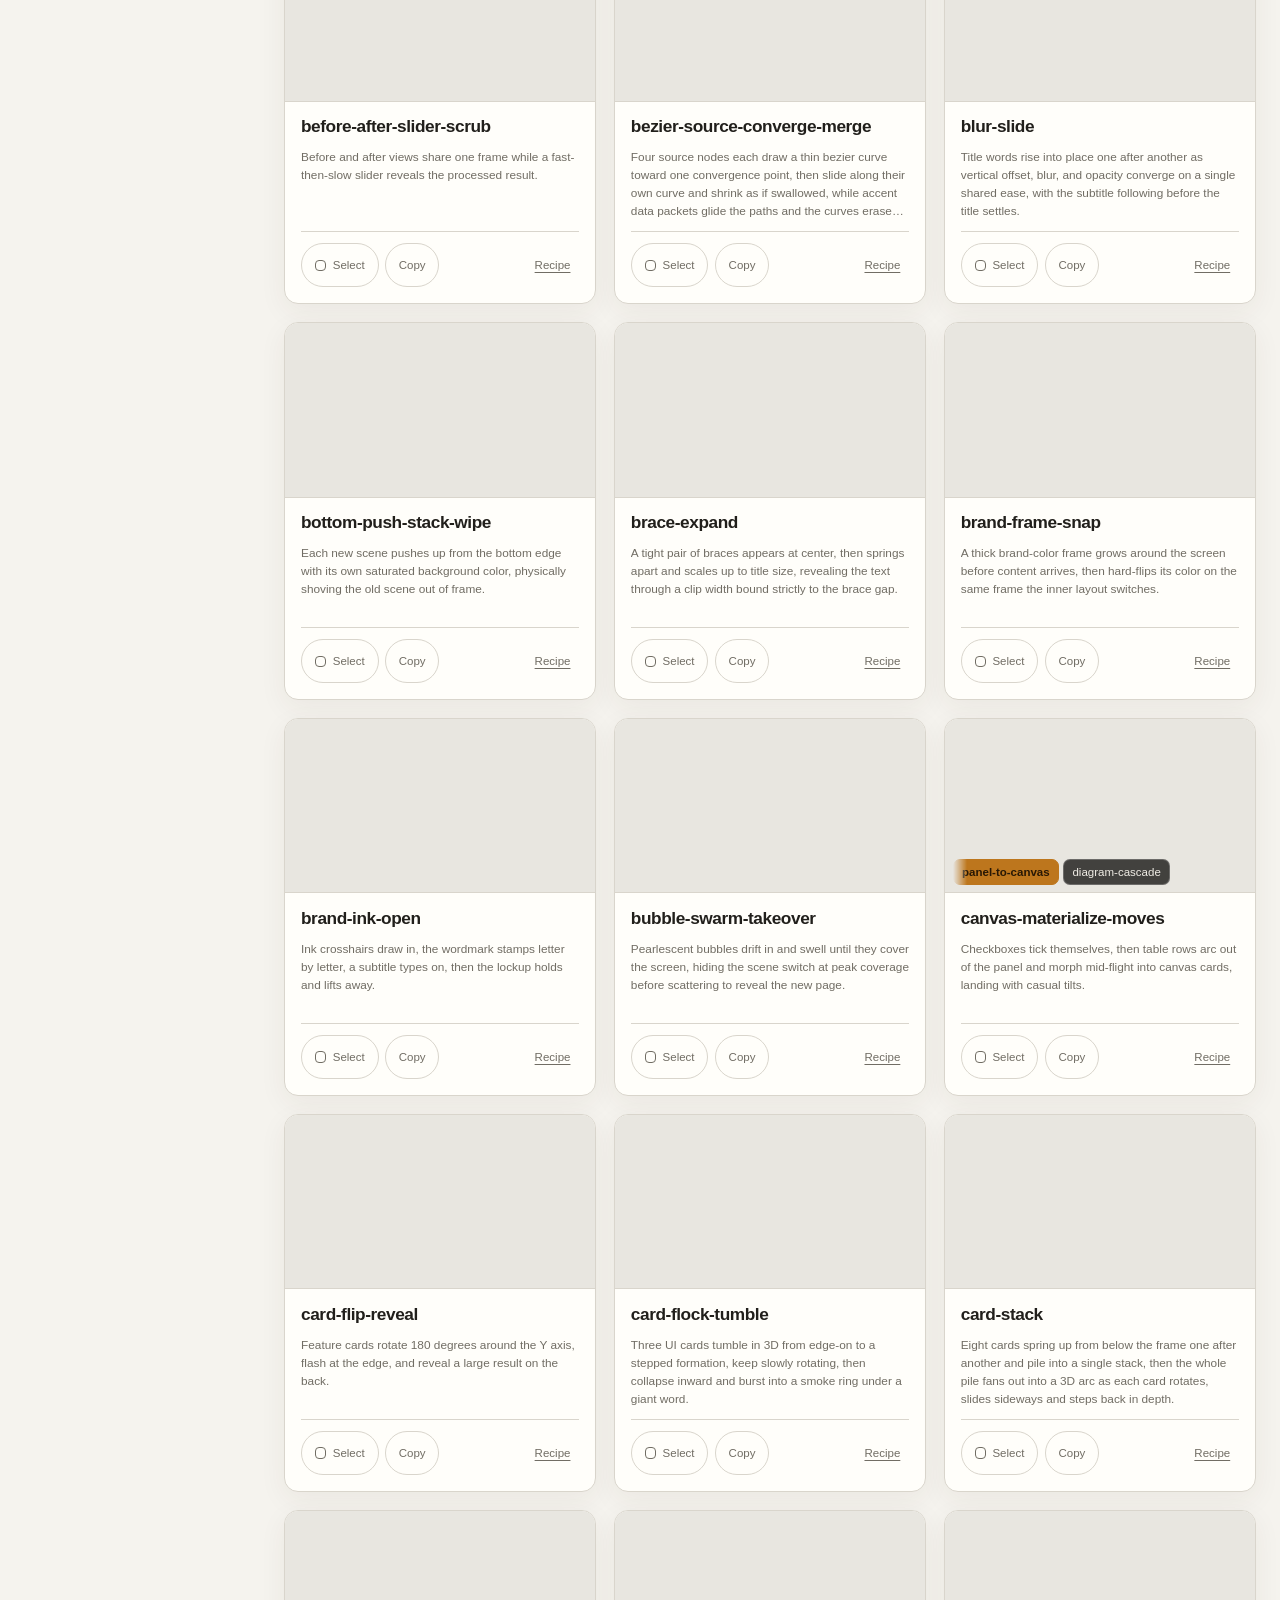
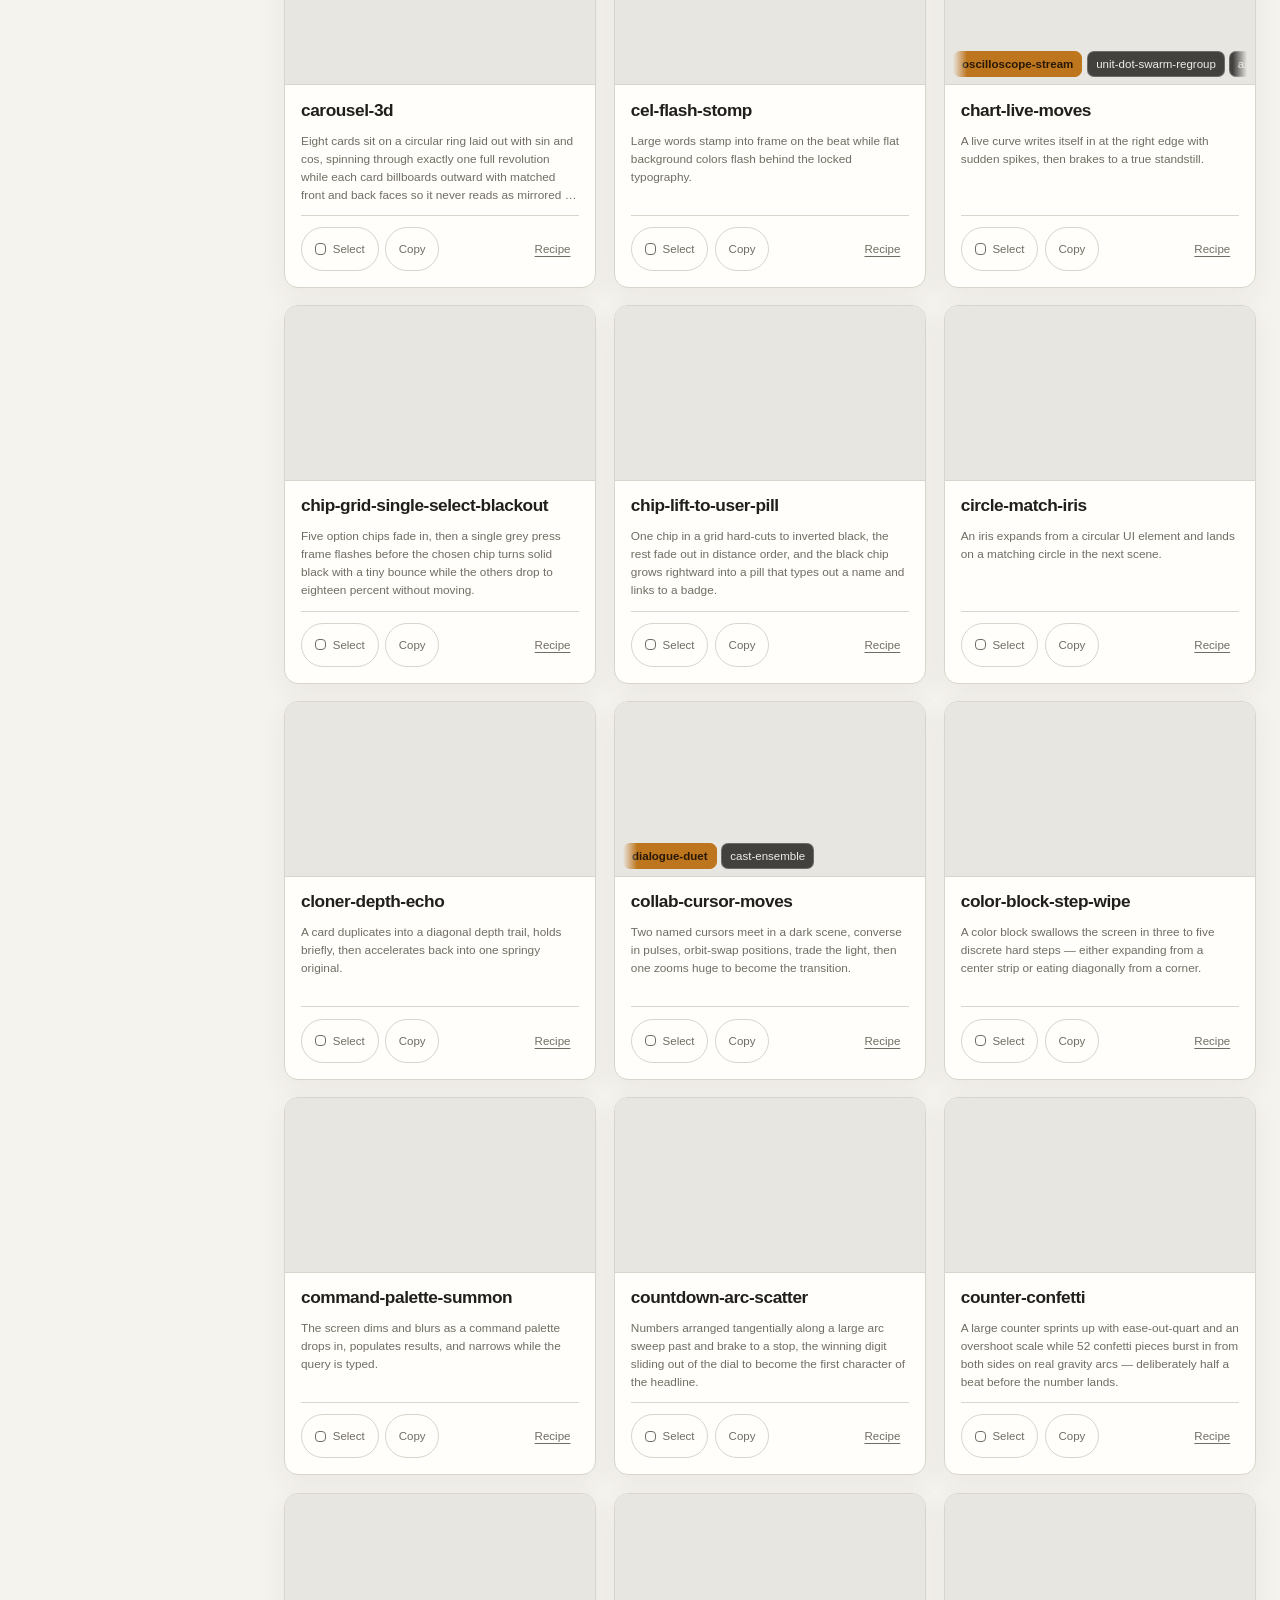
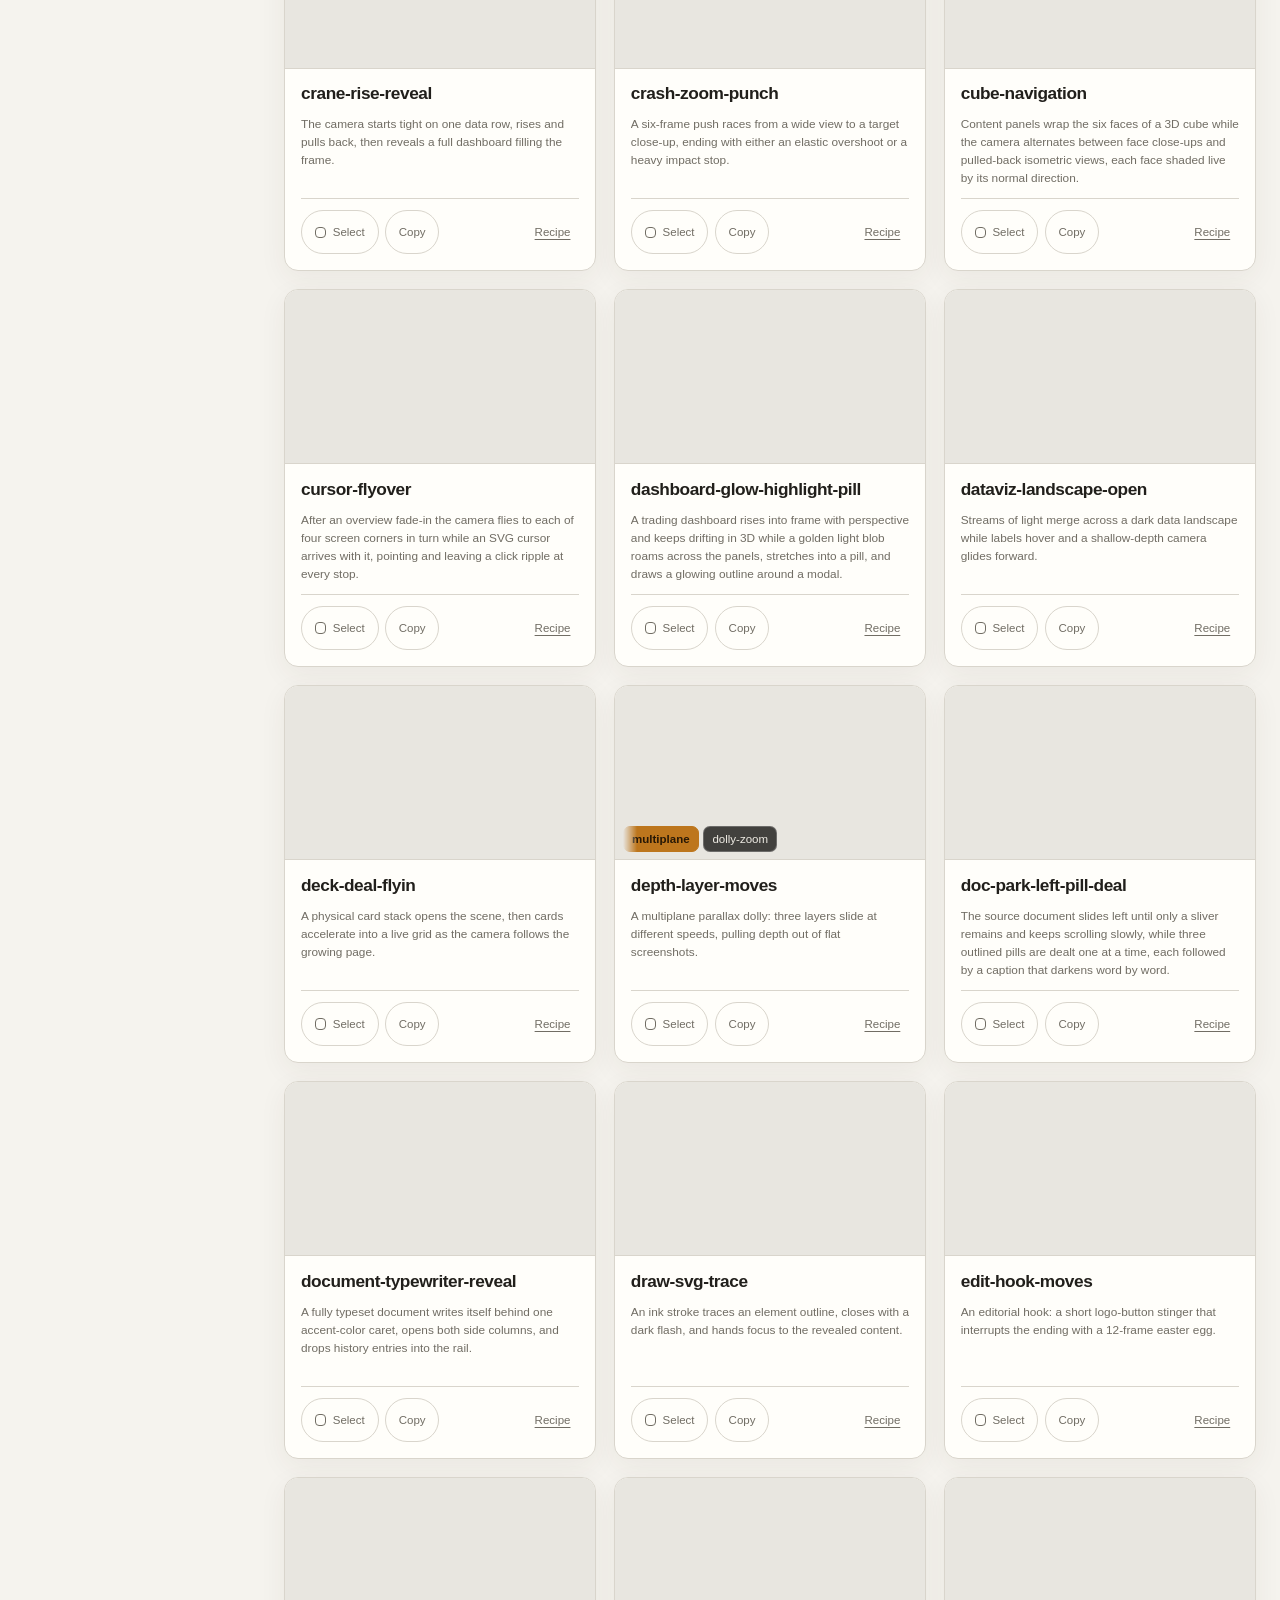
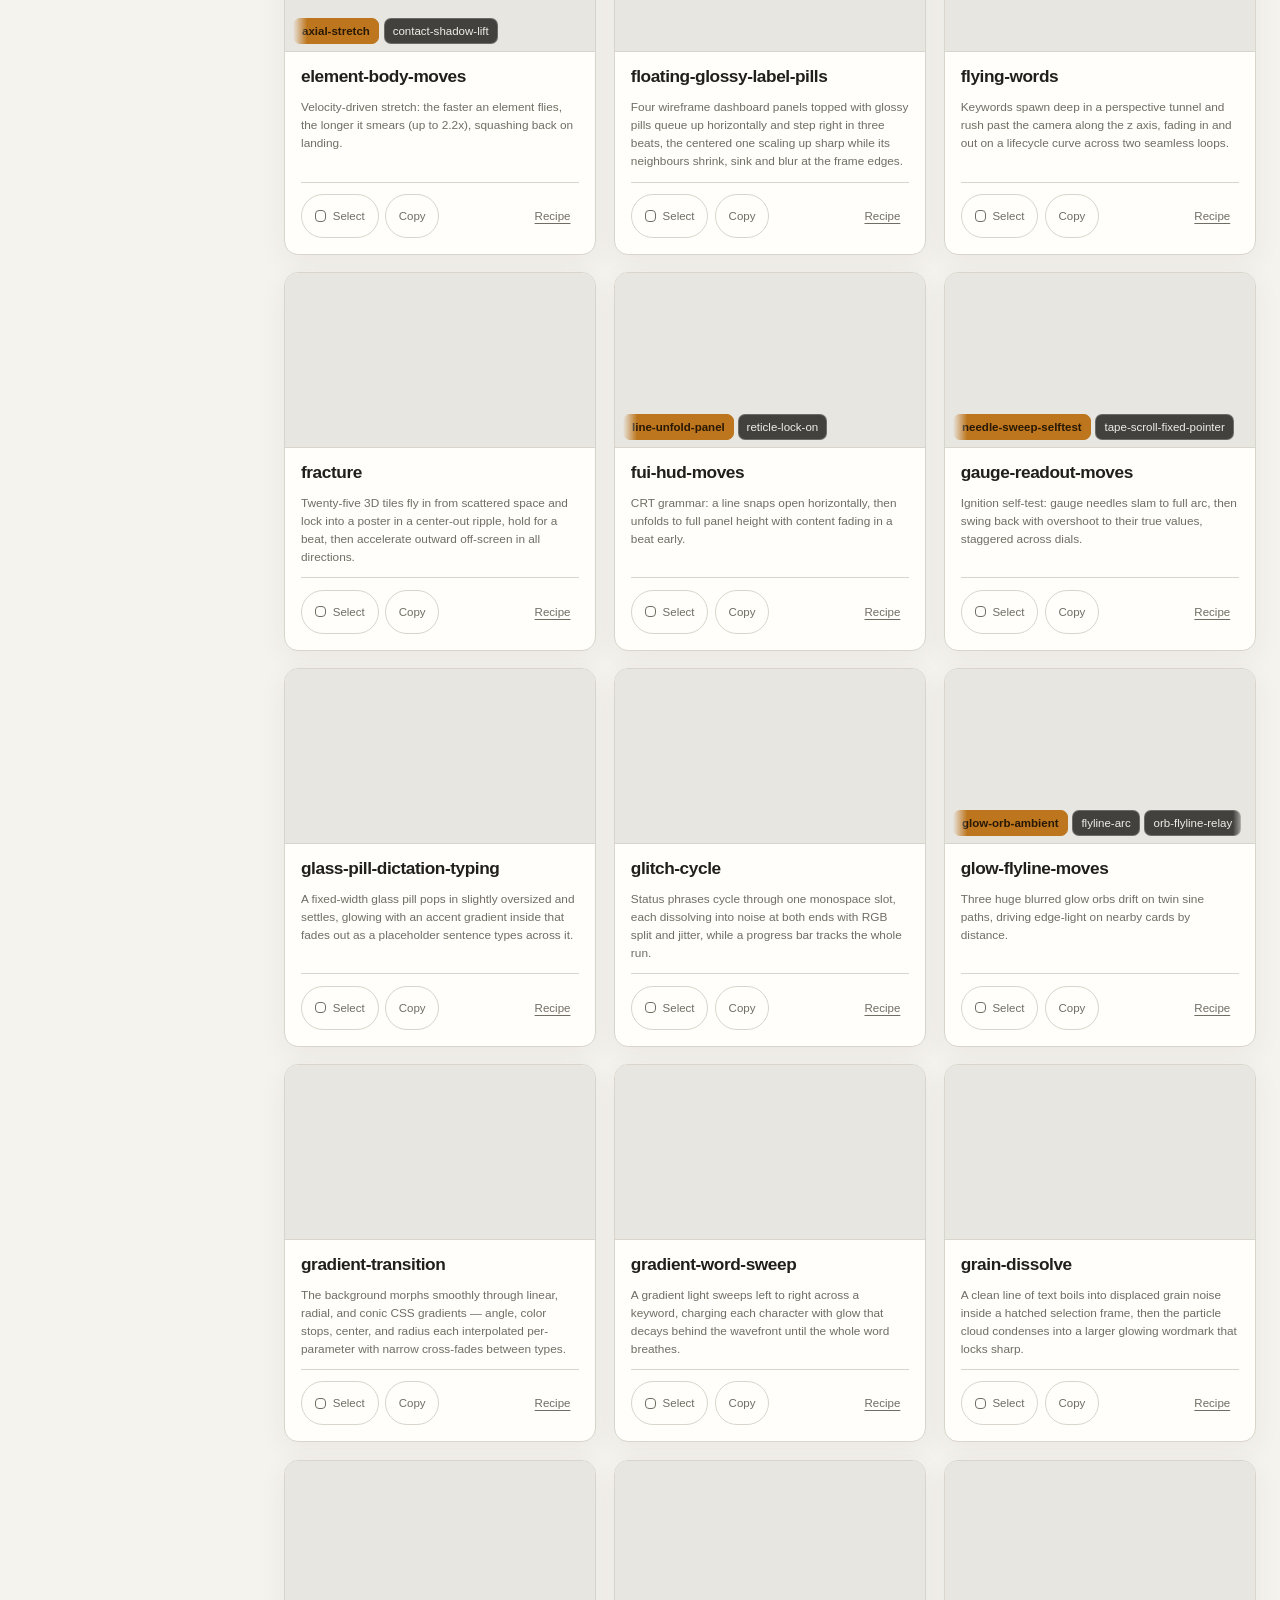
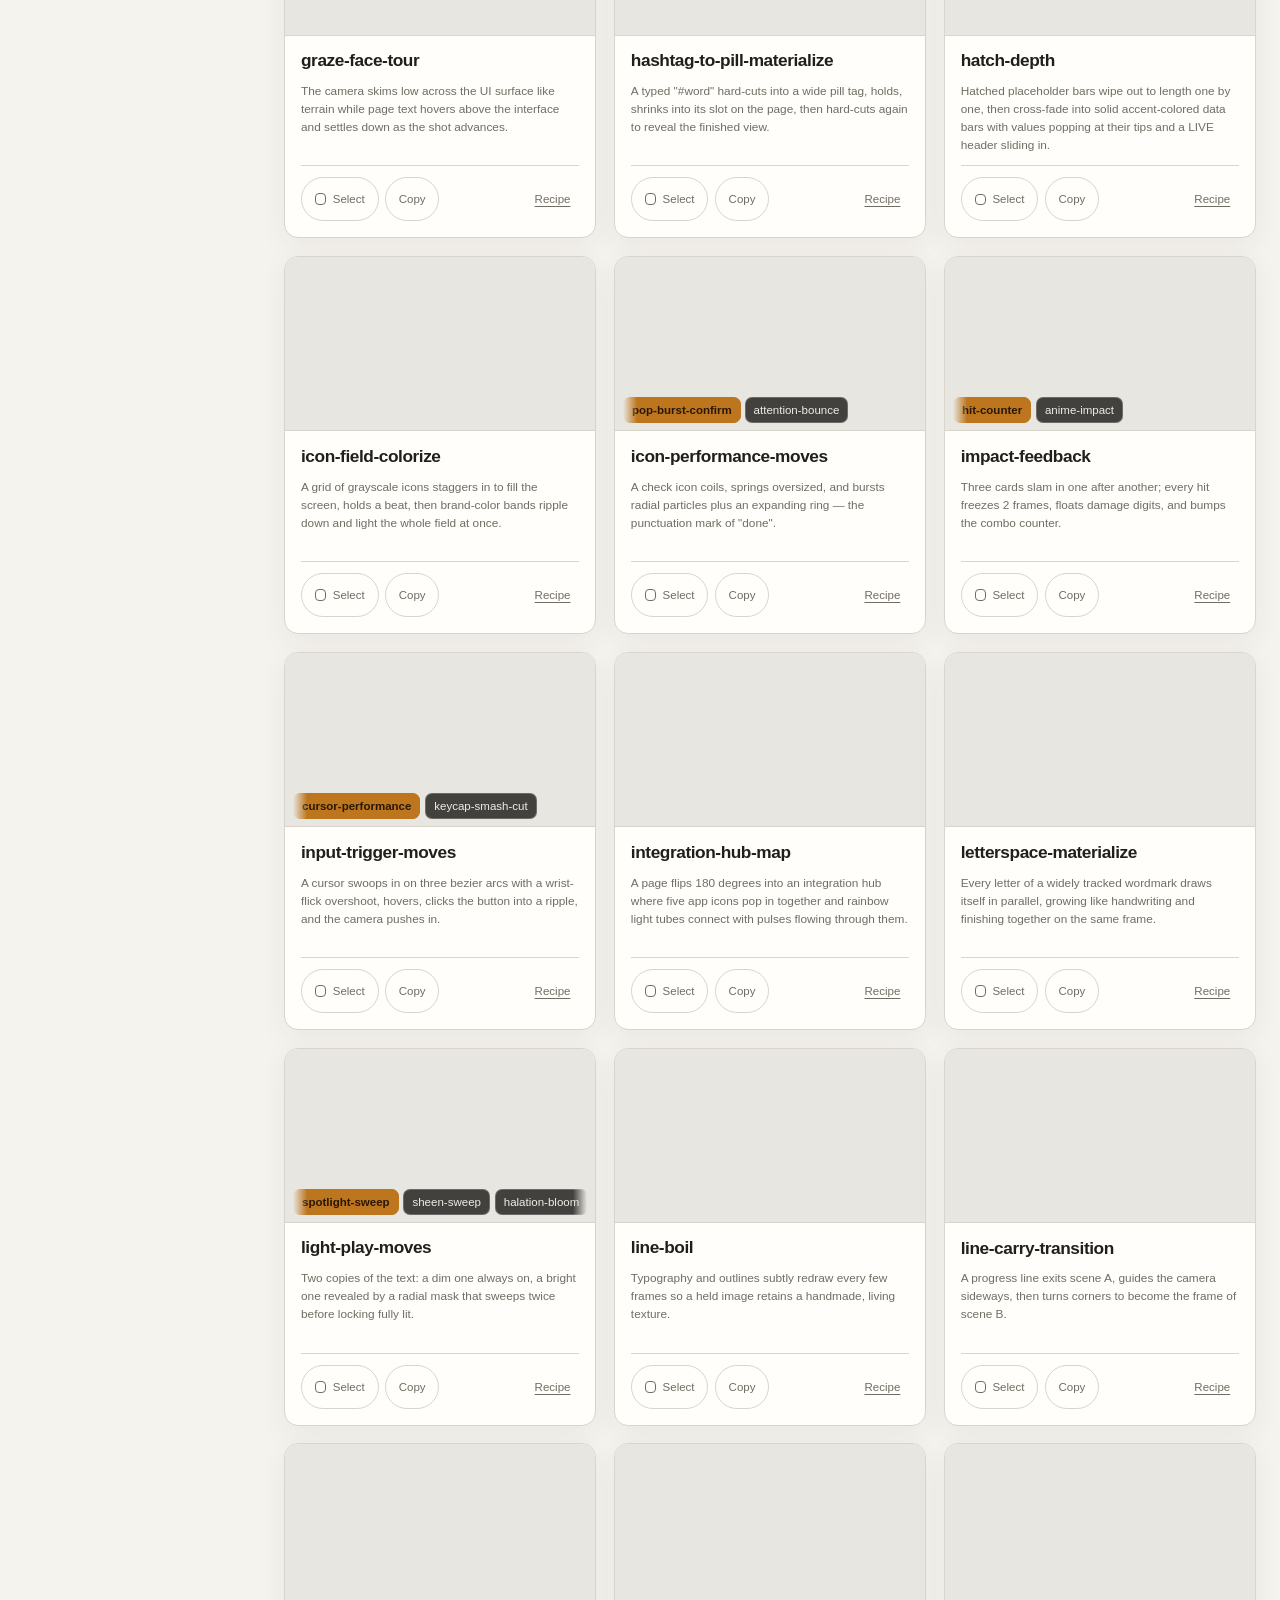
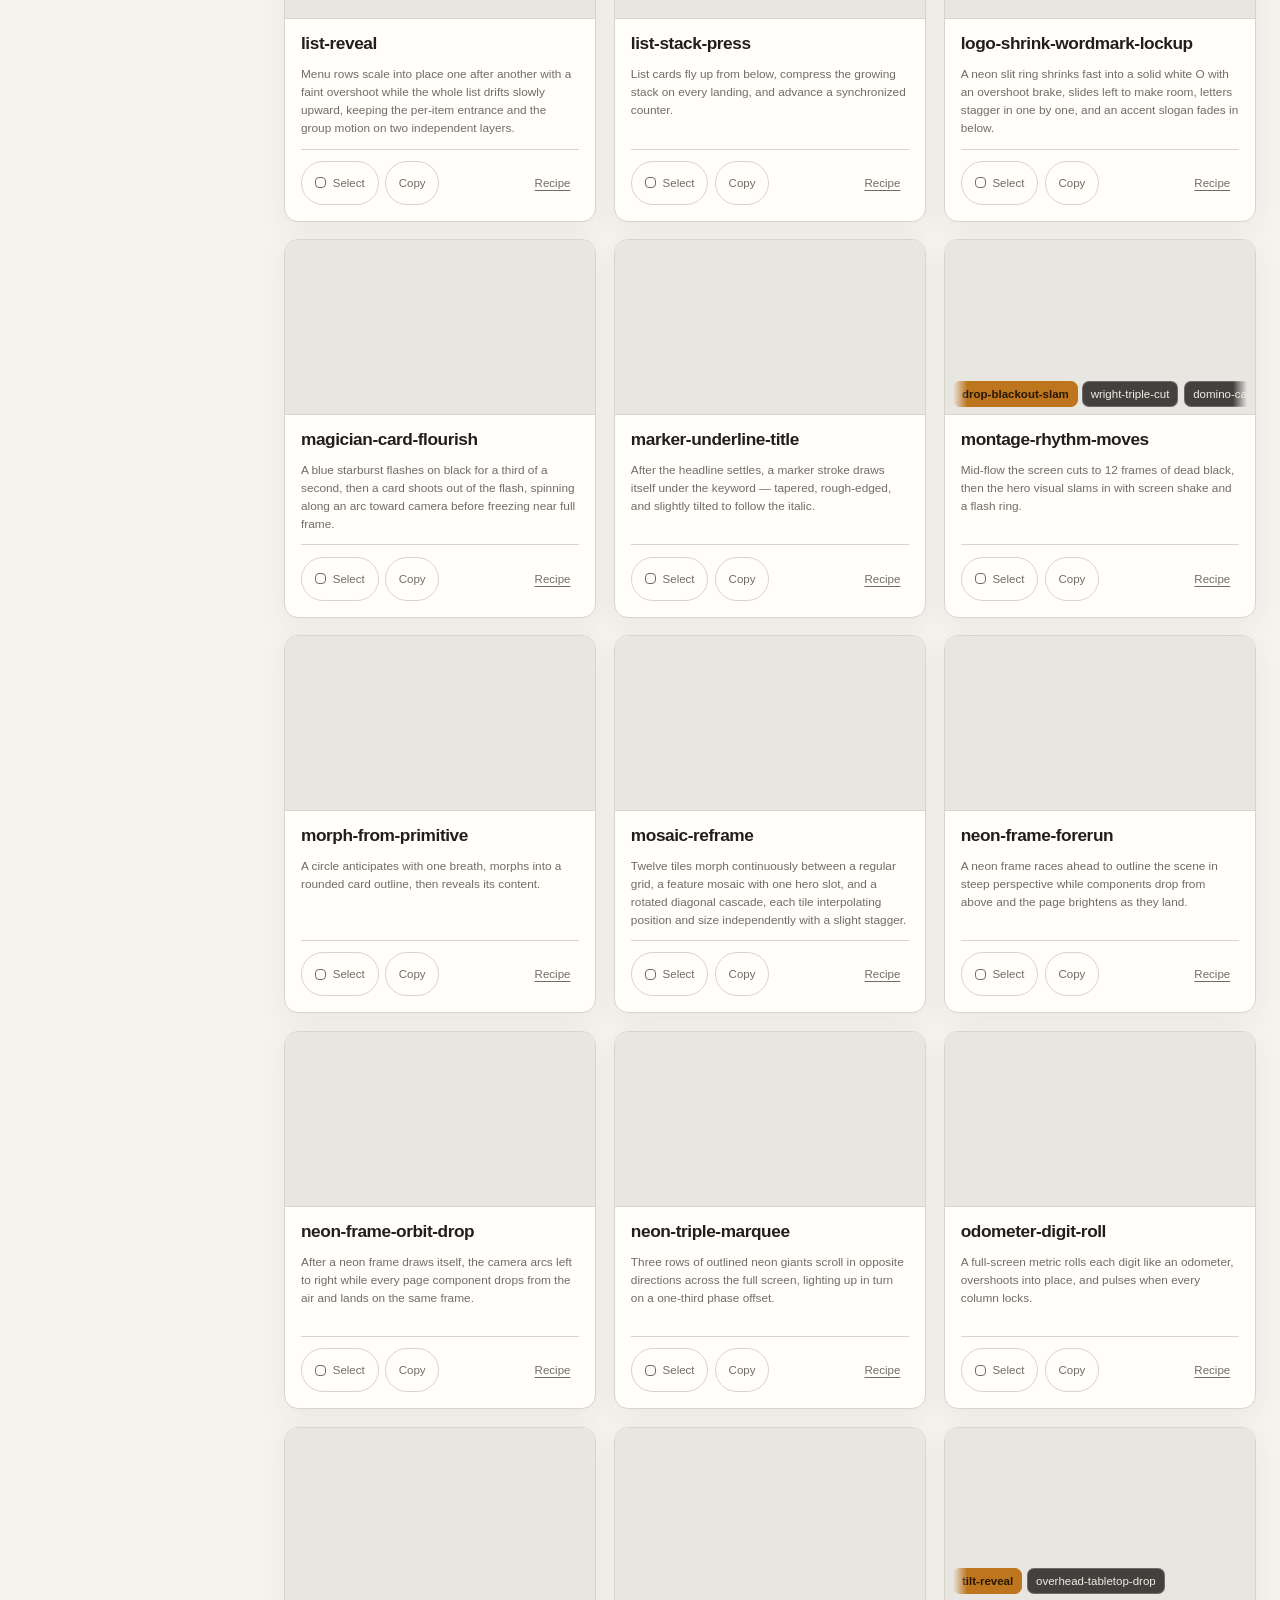
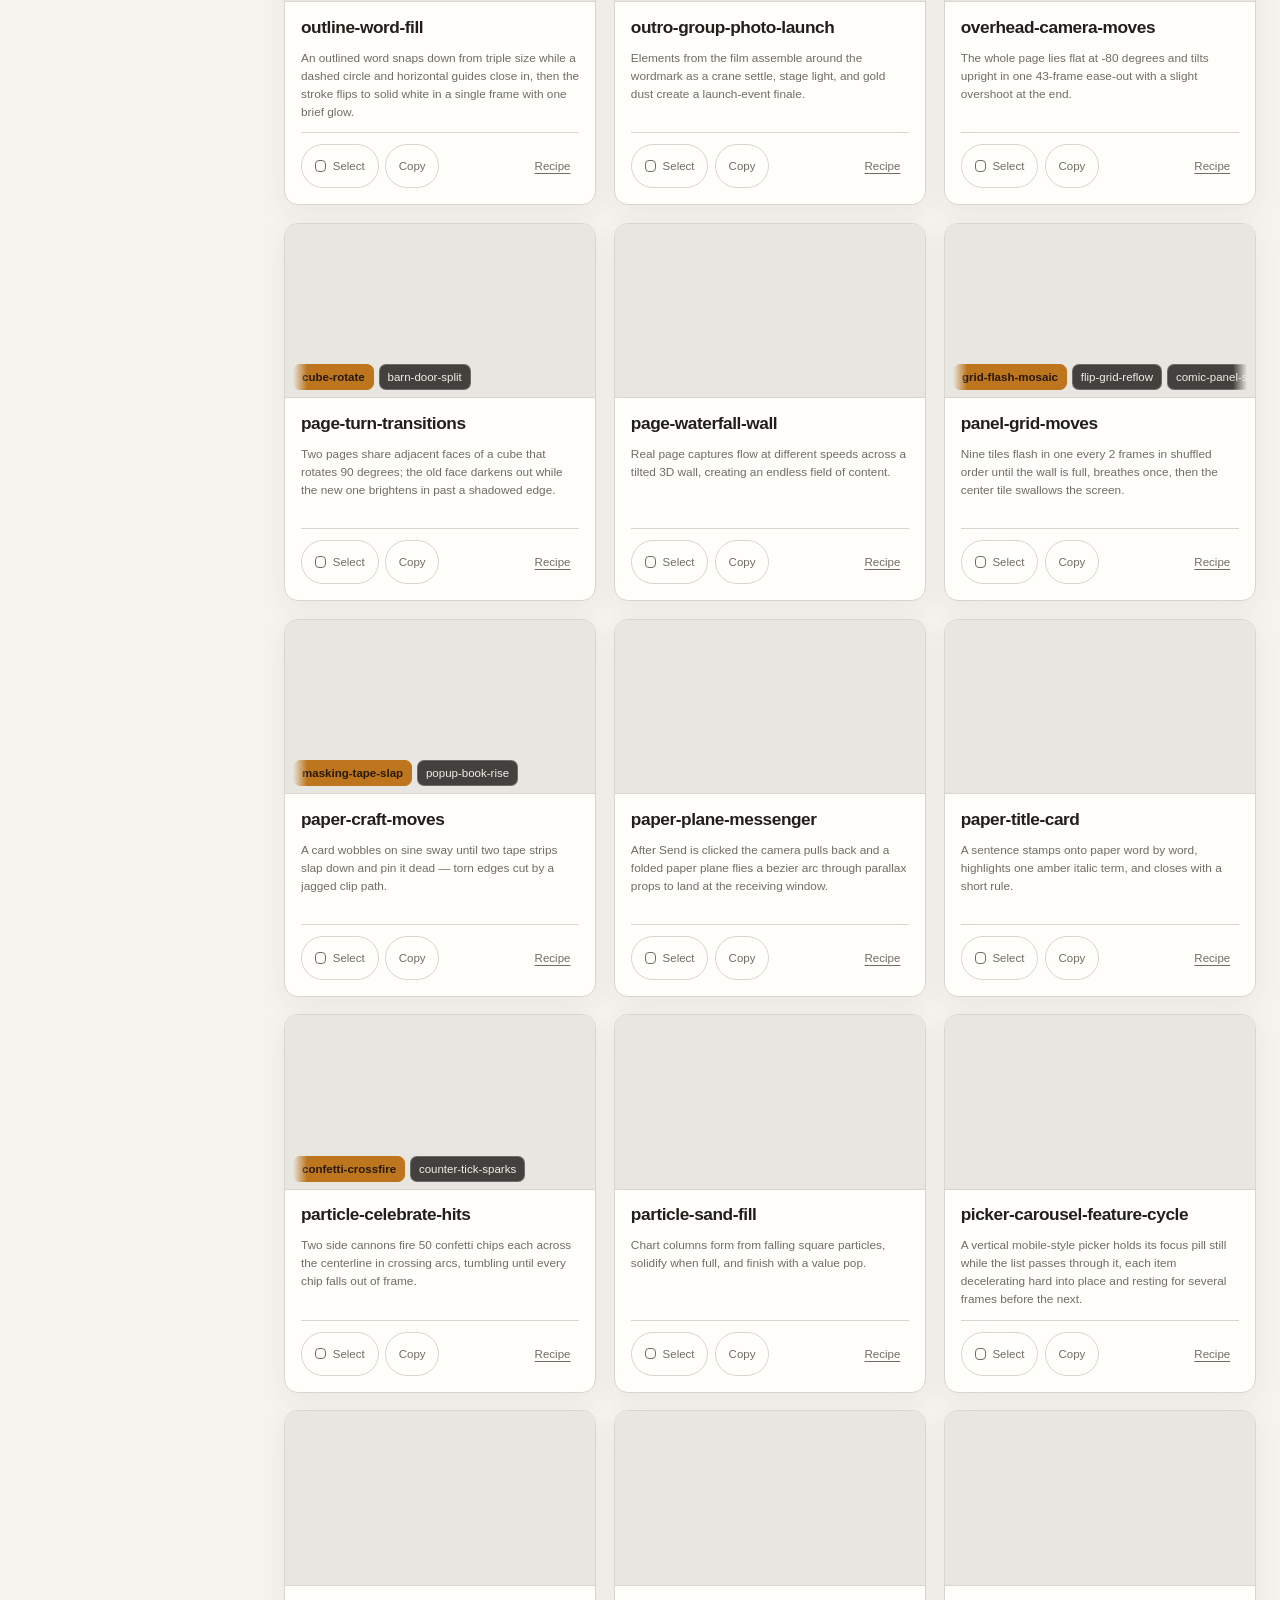
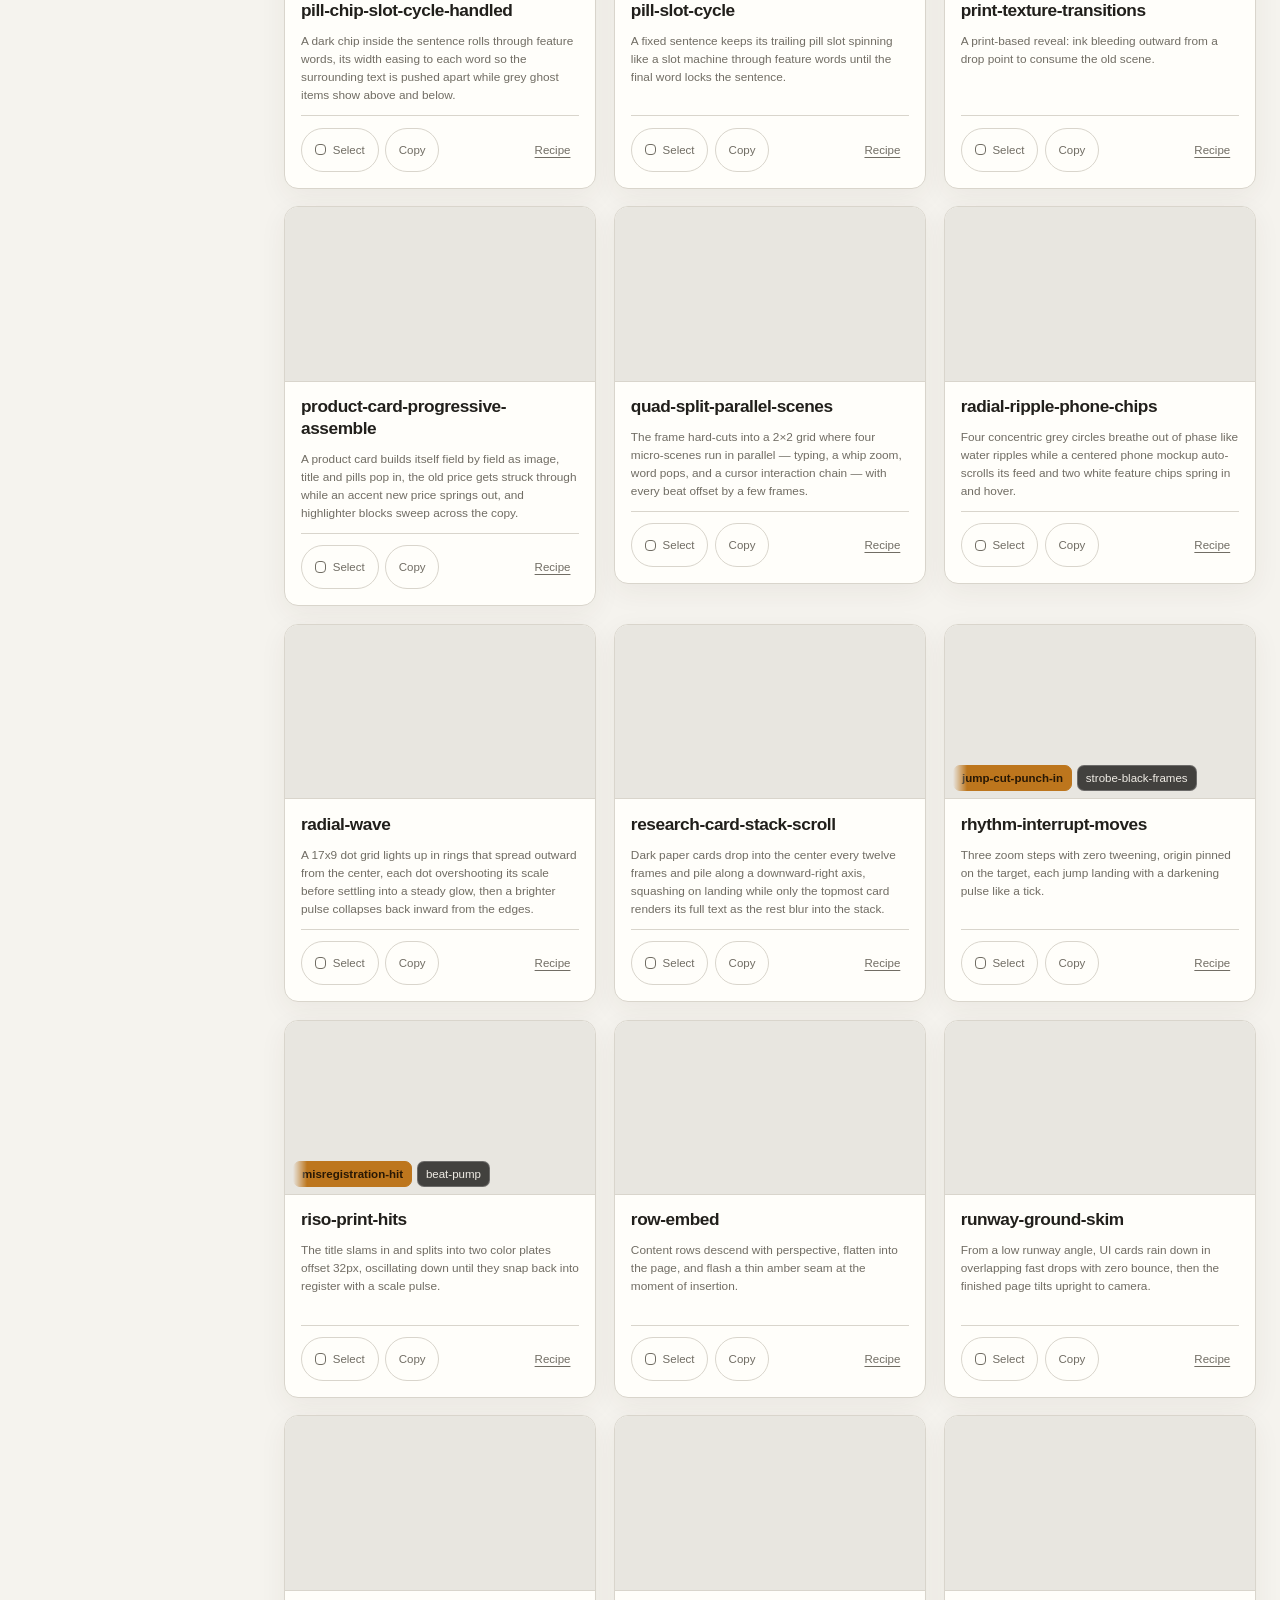
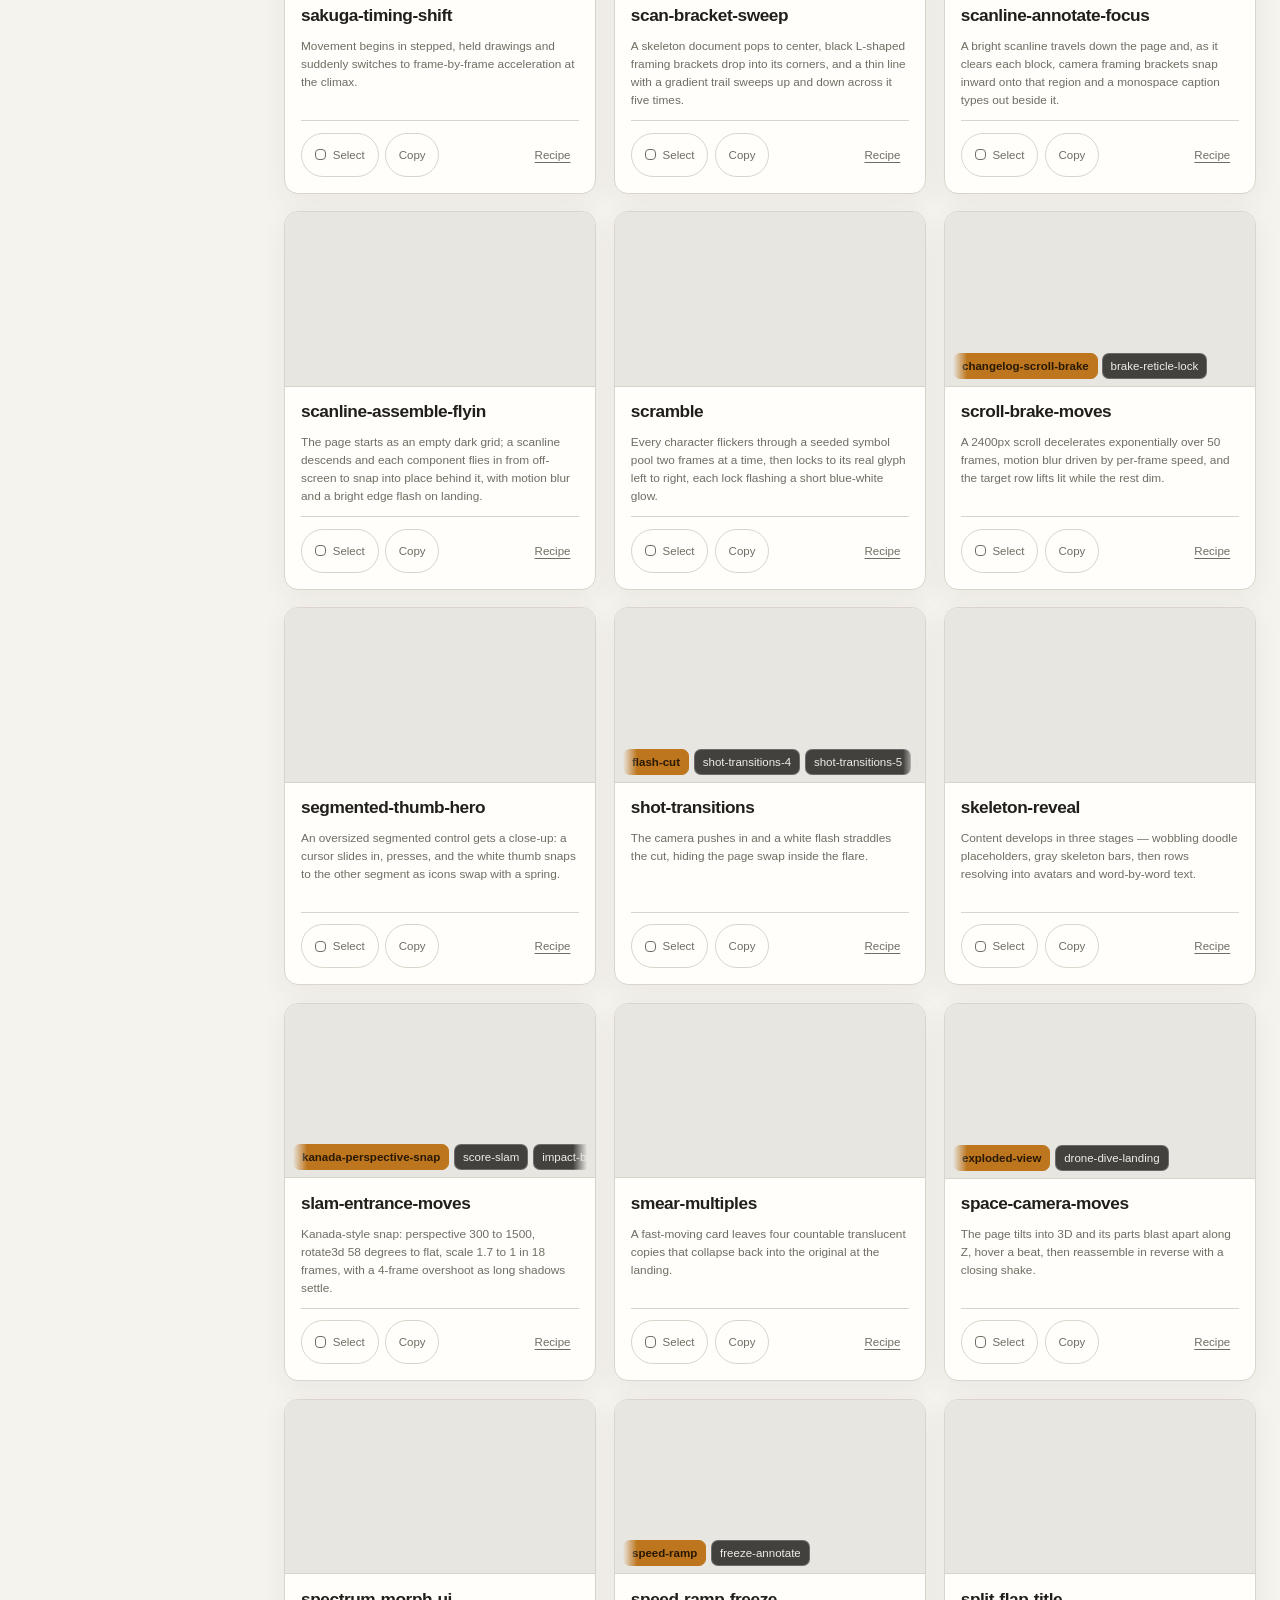
==== commit b2a610bf: "feat(gallery): Showcase 用户投稿页 + issue 表单投稿/审核发布流水线 (#52) - Gallery 新增 showcase.html/showcase.js：渲染社区" ====
--- a/gallery/library.html
+++ b/gallery/library.html
@@ -62,6 +62,7 @@
       <span>VIDEO SHOTCRAFT</span>
     </a>
     <div class="topbar-actions">
+      <a class="topbar-link" href="./showcase.html" data-i18n="navShowcase">Showcase</a>
       <div class="theme-switch" id="themeSwitch" role="group" aria-label="Page theme">
         <button type="button" data-theme="system" aria-pressed="true">Auto</button>
         <button type="button" data-theme="light" aria-pressed="false">Light</button>
--- a/gallery/styles.css
+++ b/gallery/styles.css
@@ -1006,3 +1006,96 @@
     -webkit-backdrop-filter: none;
   }
 }
+
+/* ---------- showcase page ---------- */
+
+.topbar-link {
+  display: inline-flex;
+  align-items: center;
+  min-height: 36px;
+  padding: 0 0.85rem;
+  border: 1px solid var(--line);
+  border-radius: 9px;
+  color: var(--faint);
+  background: var(--surface-soft);
+  font-size: 0.74rem;
+  font-weight: 700;
+  letter-spacing: 0.04em;
+  text-decoration: none;
+  white-space: nowrap;
+  transition: color 150ms ease, border-color 150ms ease;
+}
+.topbar-link:hover { color: var(--accent-text); border-color: var(--accent); }
+
+.showcase-intro { align-items: center; }
+.showcase-submit {
+  display: inline-flex;
+  align-items: center;
+  min-height: 46px;
+  padding: 0 1.5rem;
+  border-radius: 999px;
+  background: var(--accent);
+  color: var(--accent-contrast);
+  font-weight: 750;
+  font-size: 0.9rem;
+  text-decoration: none;
+  white-space: nowrap;
+  box-shadow: var(--shadow);
+  transition: transform 150ms ease, box-shadow 150ms ease;
+}
+.showcase-submit:hover { transform: translateY(-1px); }
+
+.showcase-grid {
+  display: grid;
+  grid-template-columns: repeat(3, minmax(0, 1fr));
+  gap: 1.1rem;
+  align-items: start;
+}
+
+.showcase-cards-used {
+  margin: 0.55rem 0 0;
+  color: var(--faint);
+  font-size: 0.72rem;
+  line-height: 1.5;
+  overflow-wrap: anywhere;
+}
+.showcase-cards-used span {
+  margin-right: 0.3rem;
+  font-weight: 700;
+  letter-spacing: 0.08em;
+  text-transform: uppercase;
+  font-size: 0.64rem;
+}
+
+/* 作者社交账号：可点的是链接，纯 handle（小红书号/抖音号）渲染为文本徽章 */
+.showcase-author {
+  display: flex;
+  flex-wrap: wrap;
+  gap: 0.4rem;
+  margin-top: 0.7rem;
+  padding-top: 0.7rem;
+  border-top: 1px solid var(--line);
+}
+.author-chip {
+  display: inline-flex;
+  align-items: center;
+  gap: 0.4rem;
+  min-height: 32px;
+  padding: 0 0.7rem;
+  border: 1px solid var(--line);
+  border-radius: 999px;
+  color: var(--muted);
+  font-size: 0.72rem;
+  text-decoration: none;
+}
+a.author-chip:hover { color: var(--accent-text); border-color: var(--accent); }
+.author-chip svg { width: 13px; height: 13px; flex-shrink: 0; fill: currentColor; }
+.author-chip[data-platform="xiaohongshu"] svg { width: 16px; height: 16px; }
+
+@media (max-width: 900px) {
+  .showcase-grid { grid-template-columns: repeat(2, minmax(0, 1fr)); }
+}
+@media (max-width: 620px) {
+  .showcase-grid { grid-template-columns: 1fr; }
+  .topbar-link { padding: 0 0.6rem; font-size: 0.68rem; }
+}
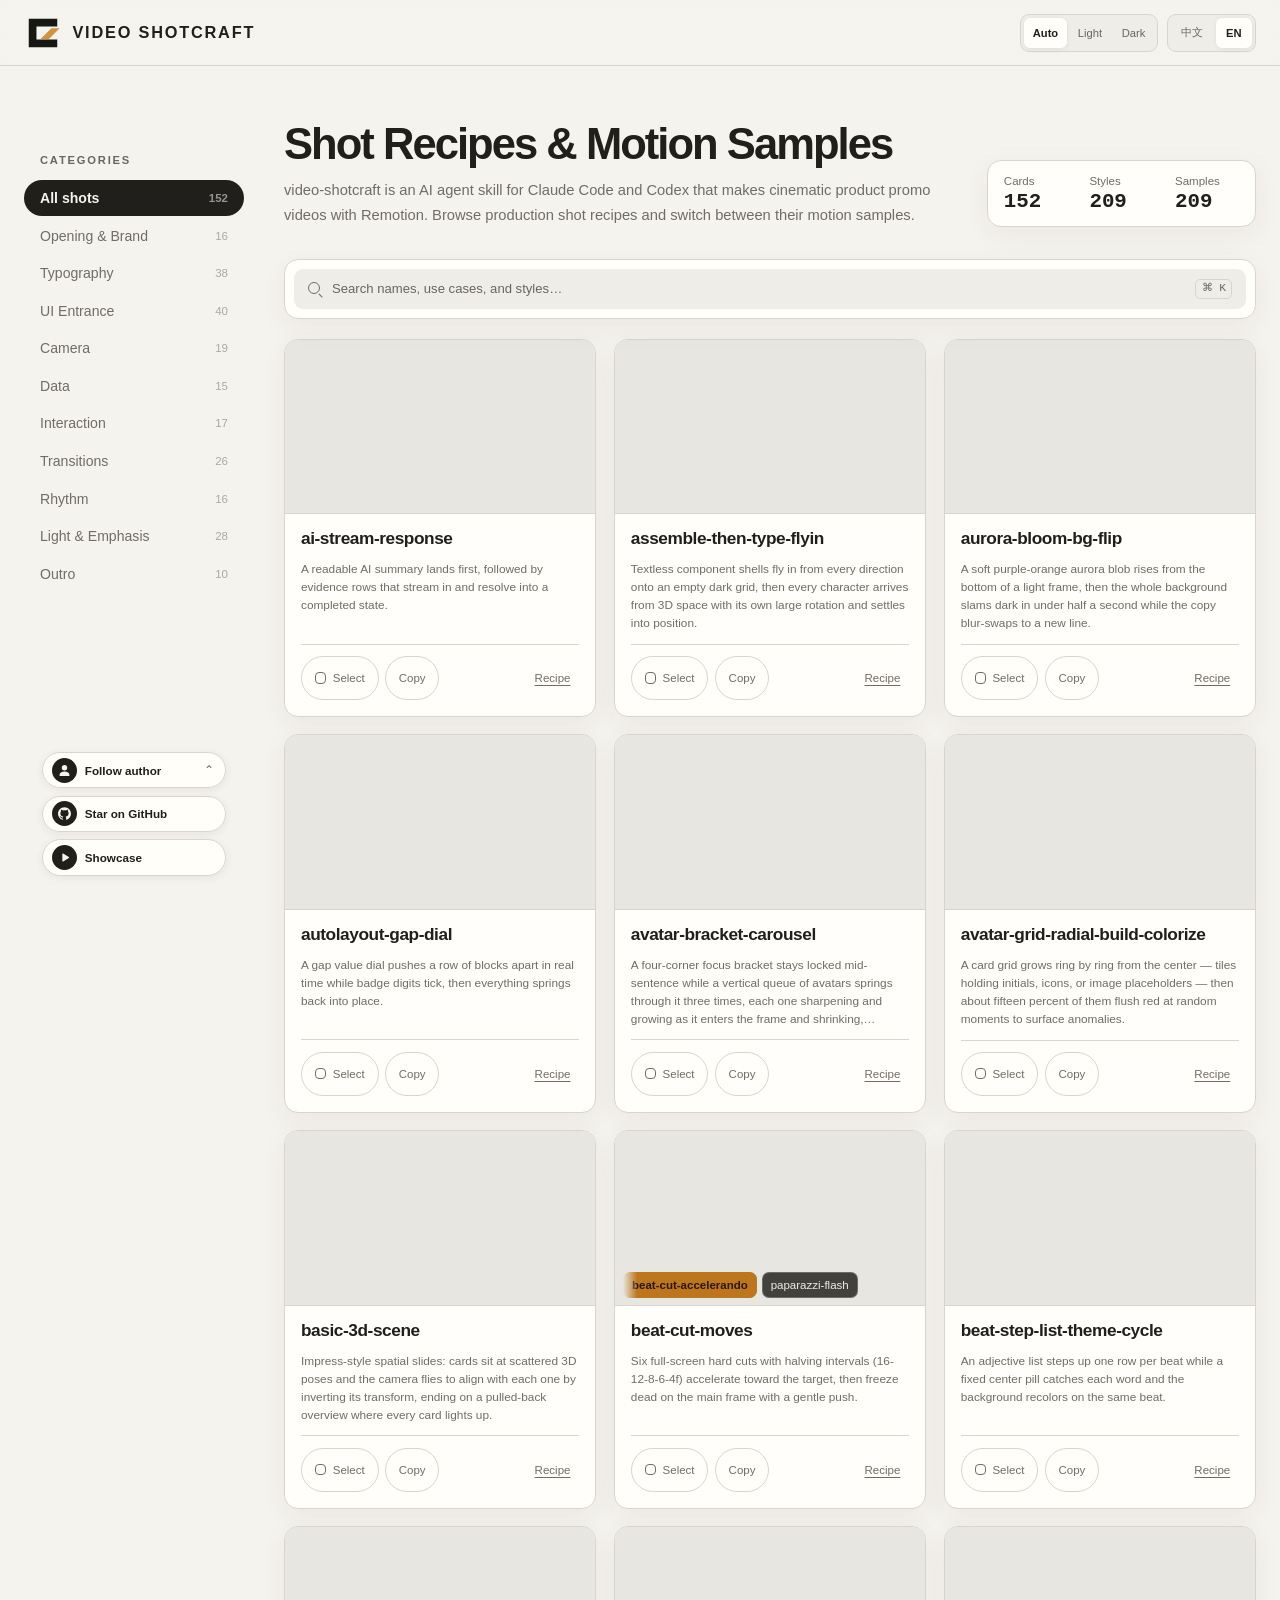
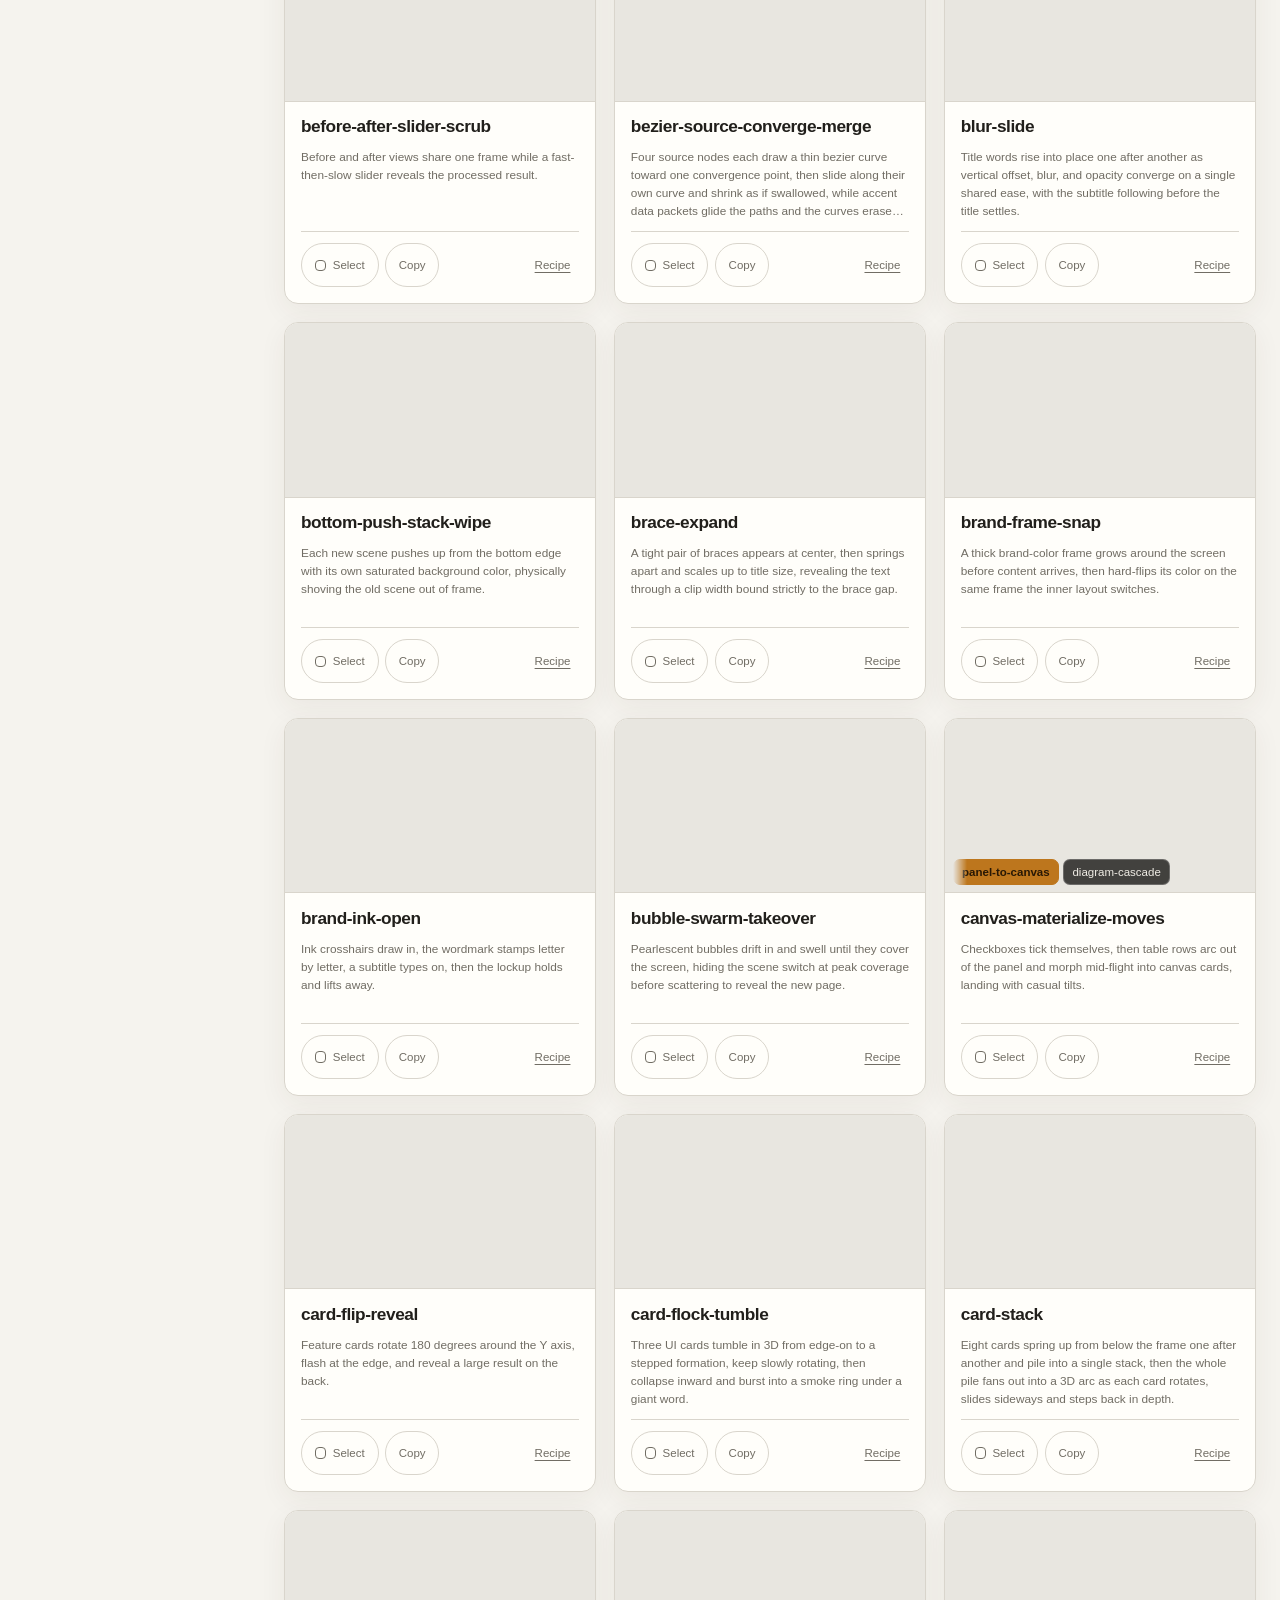
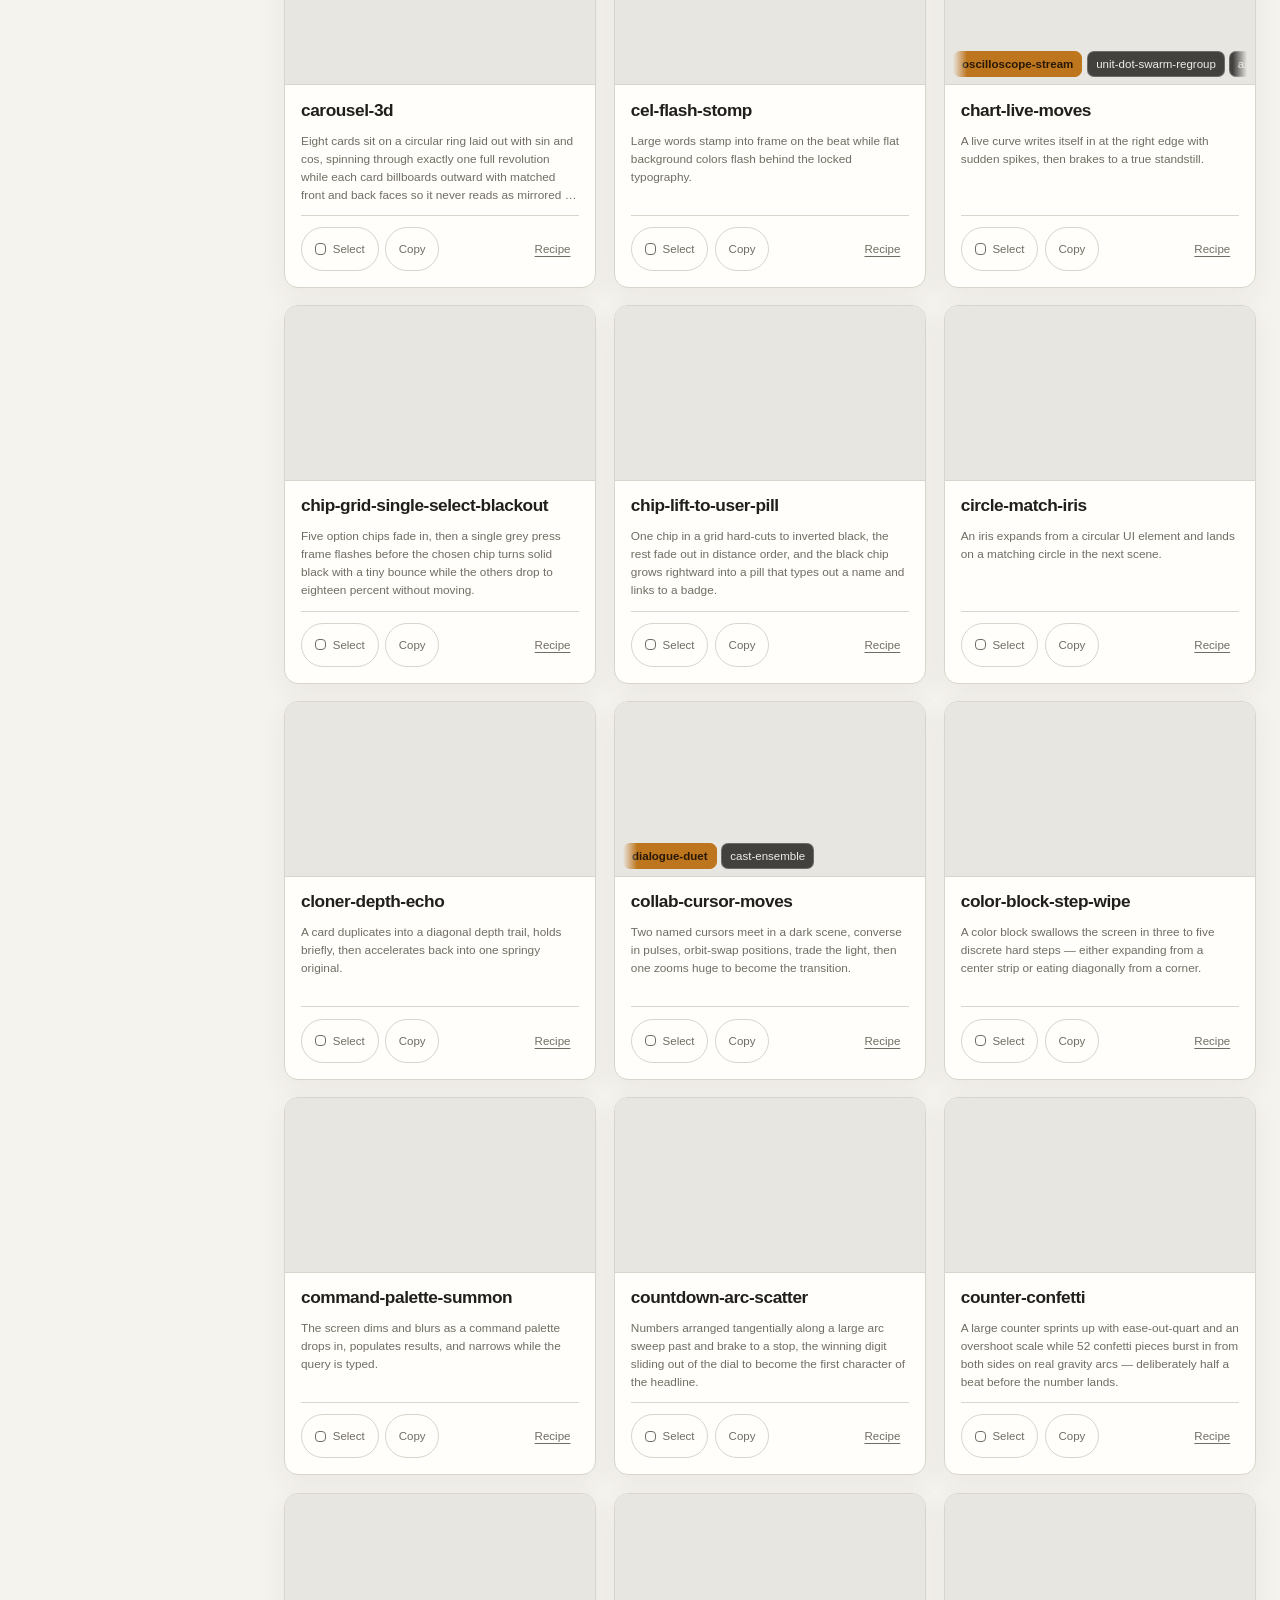
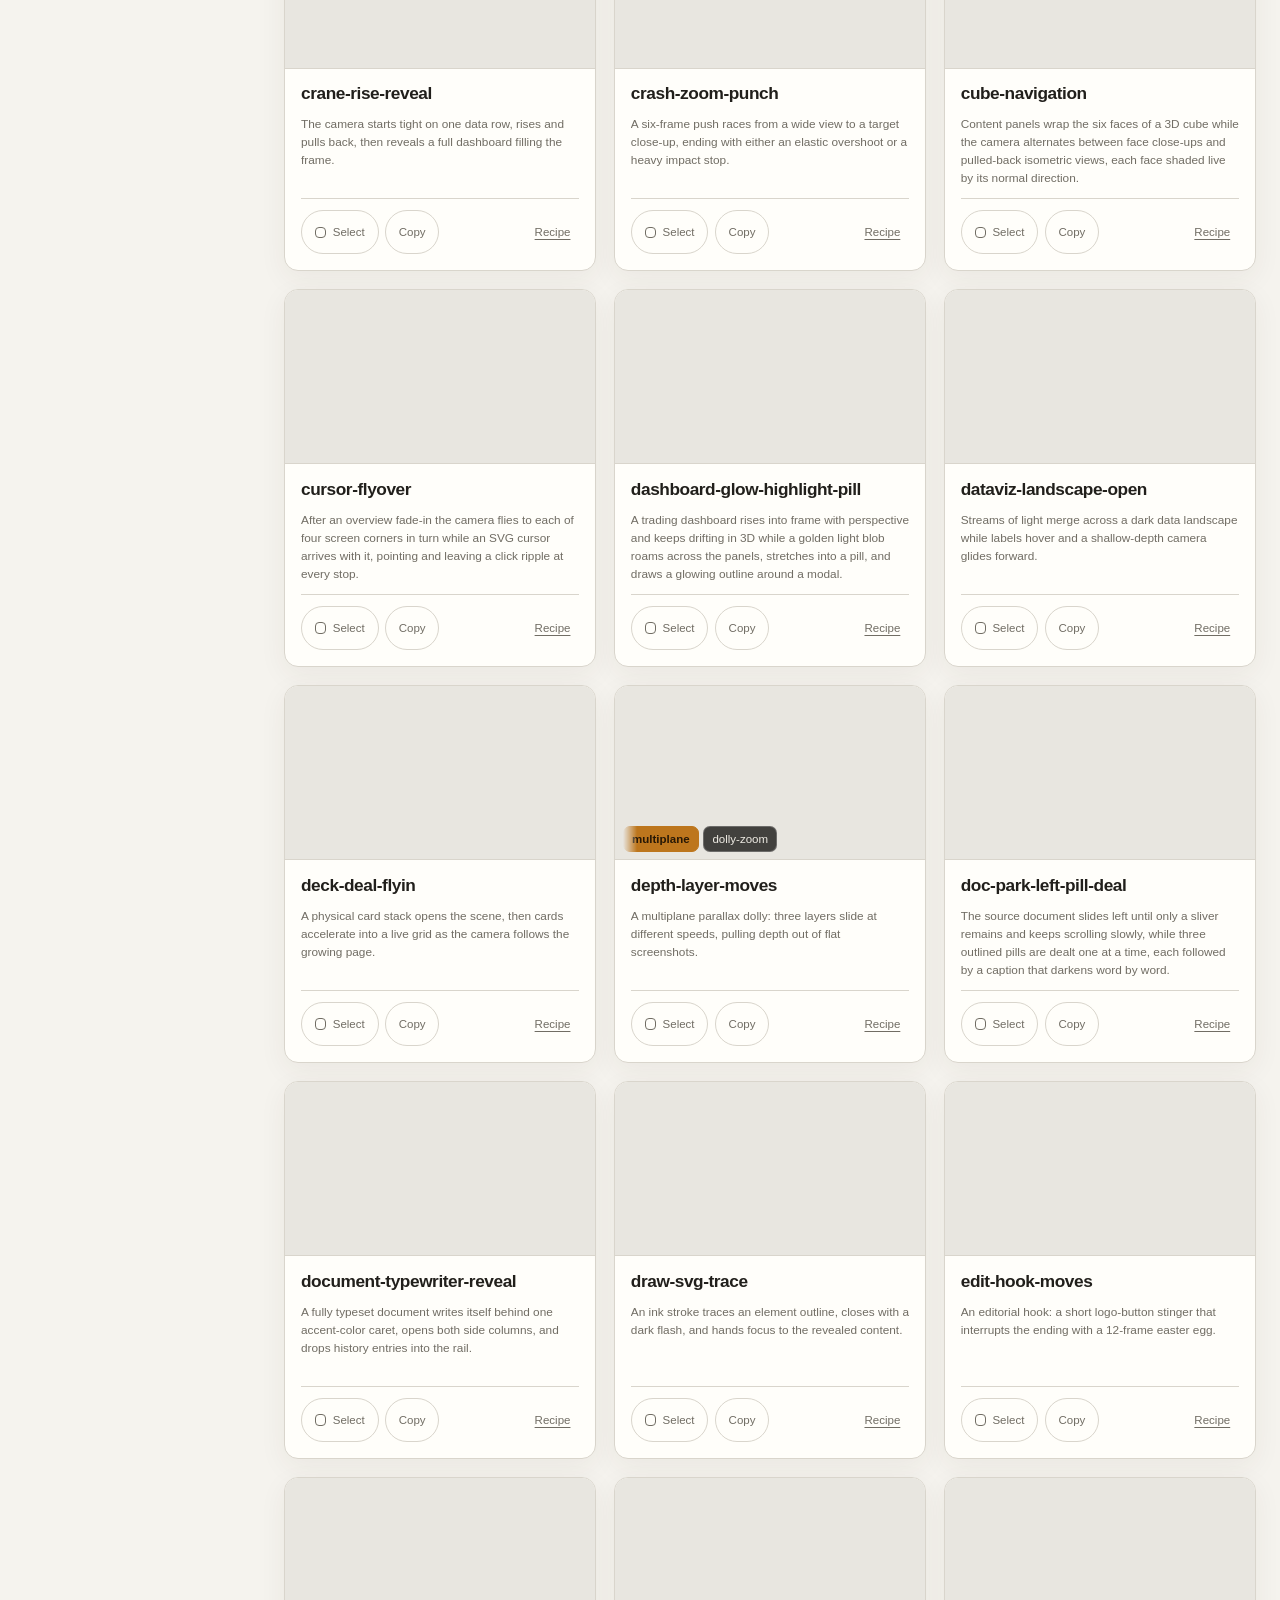
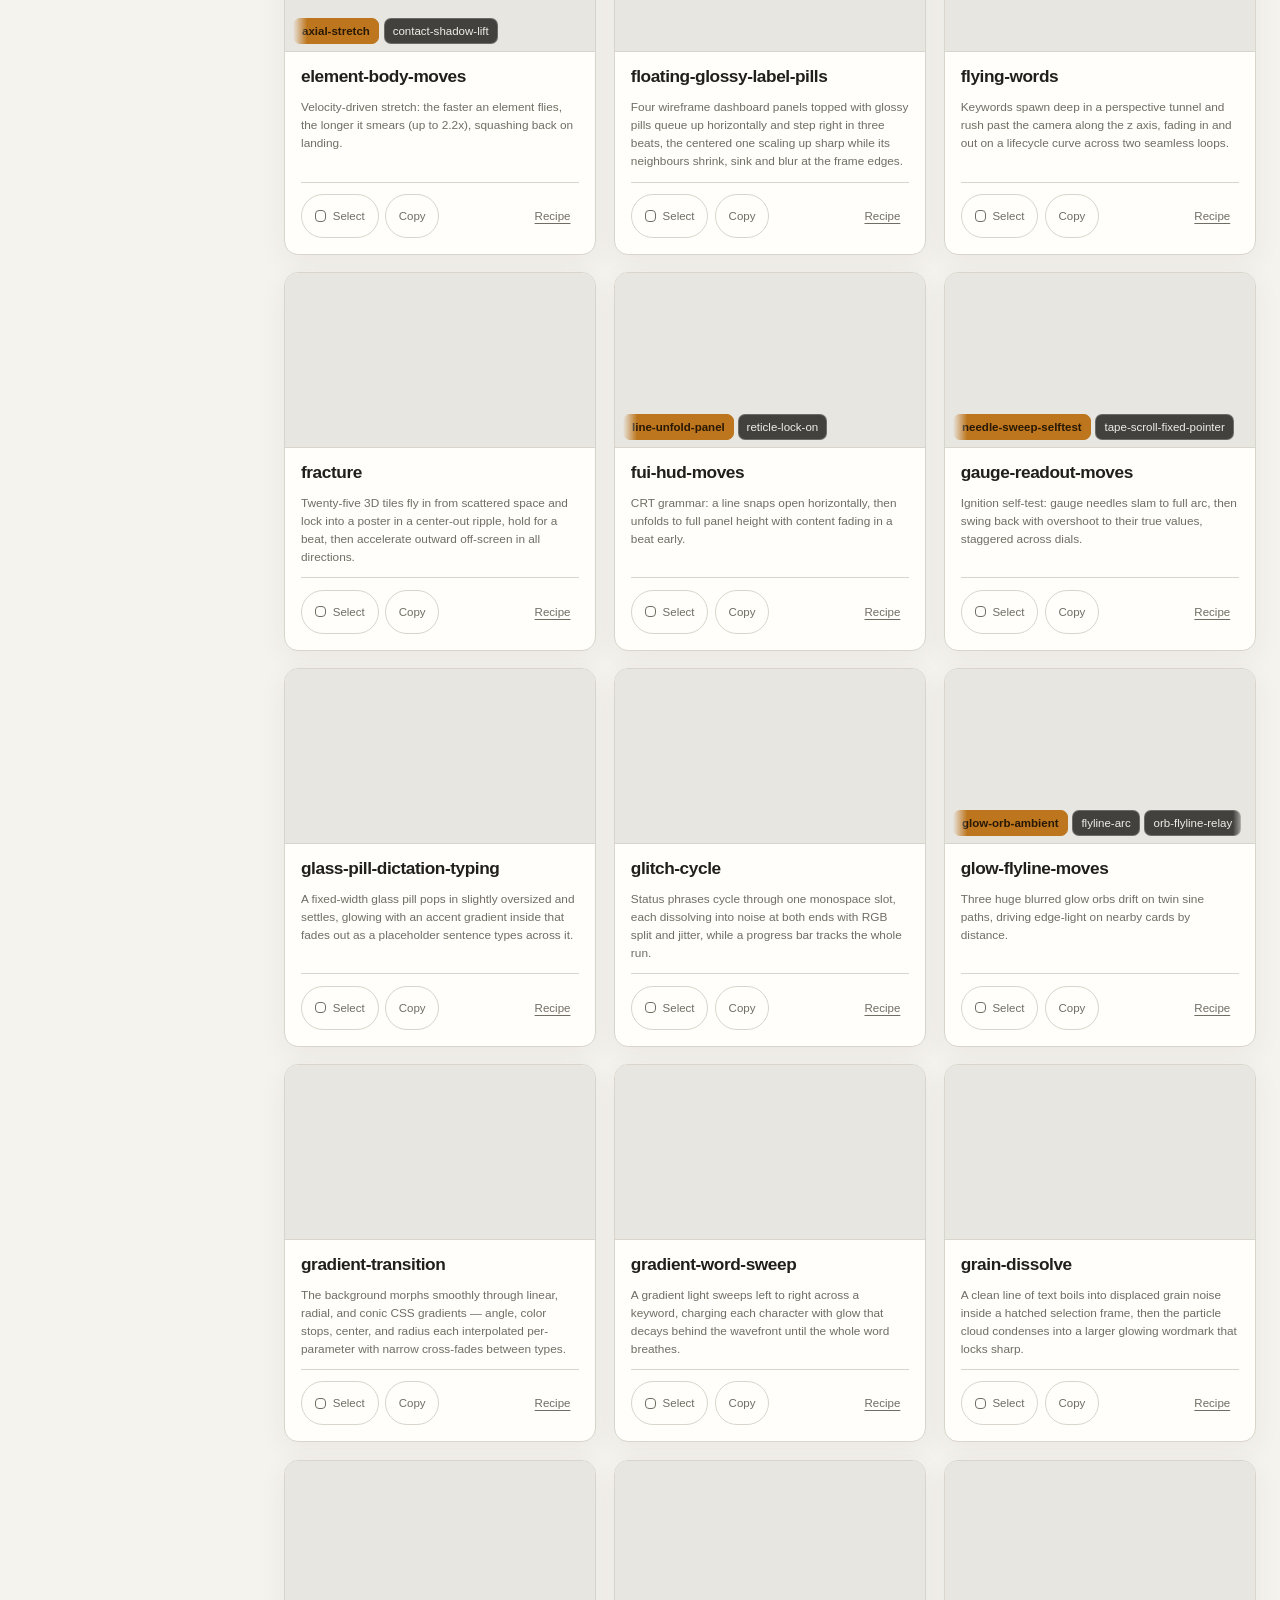
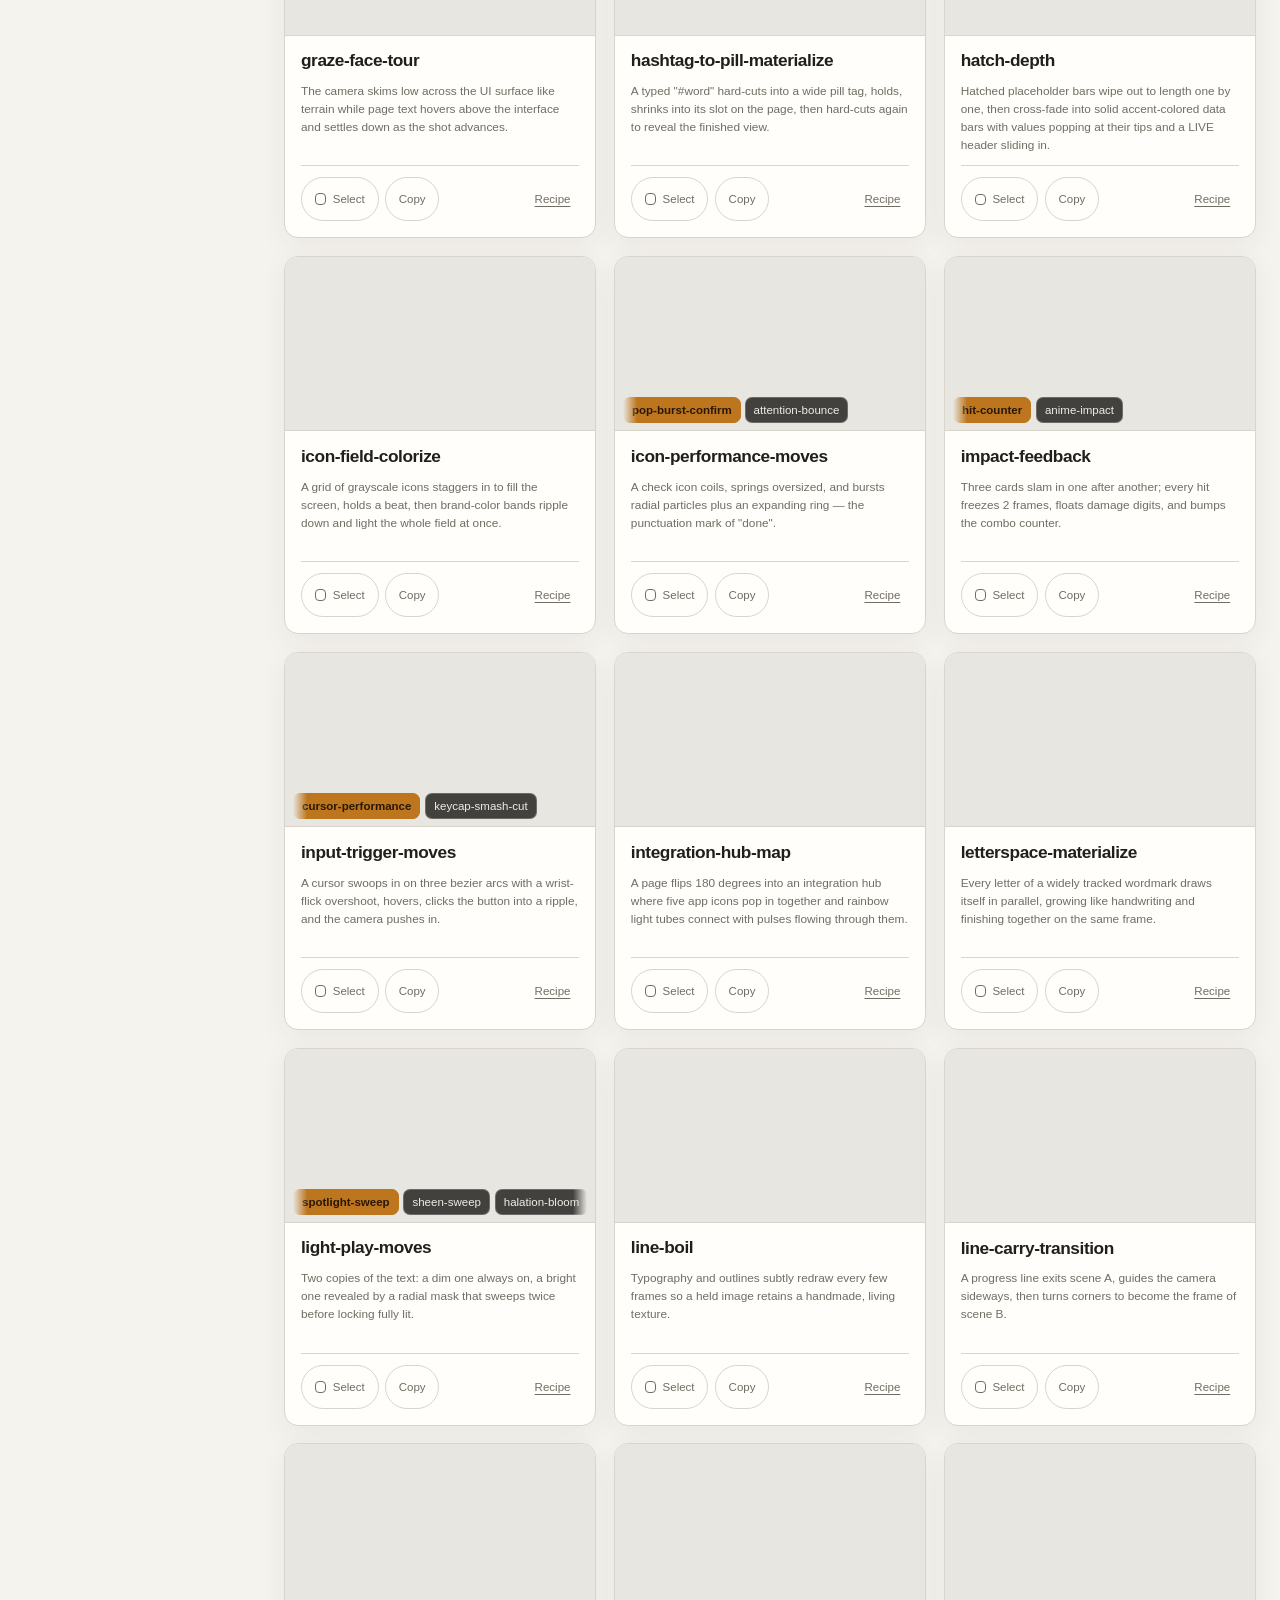
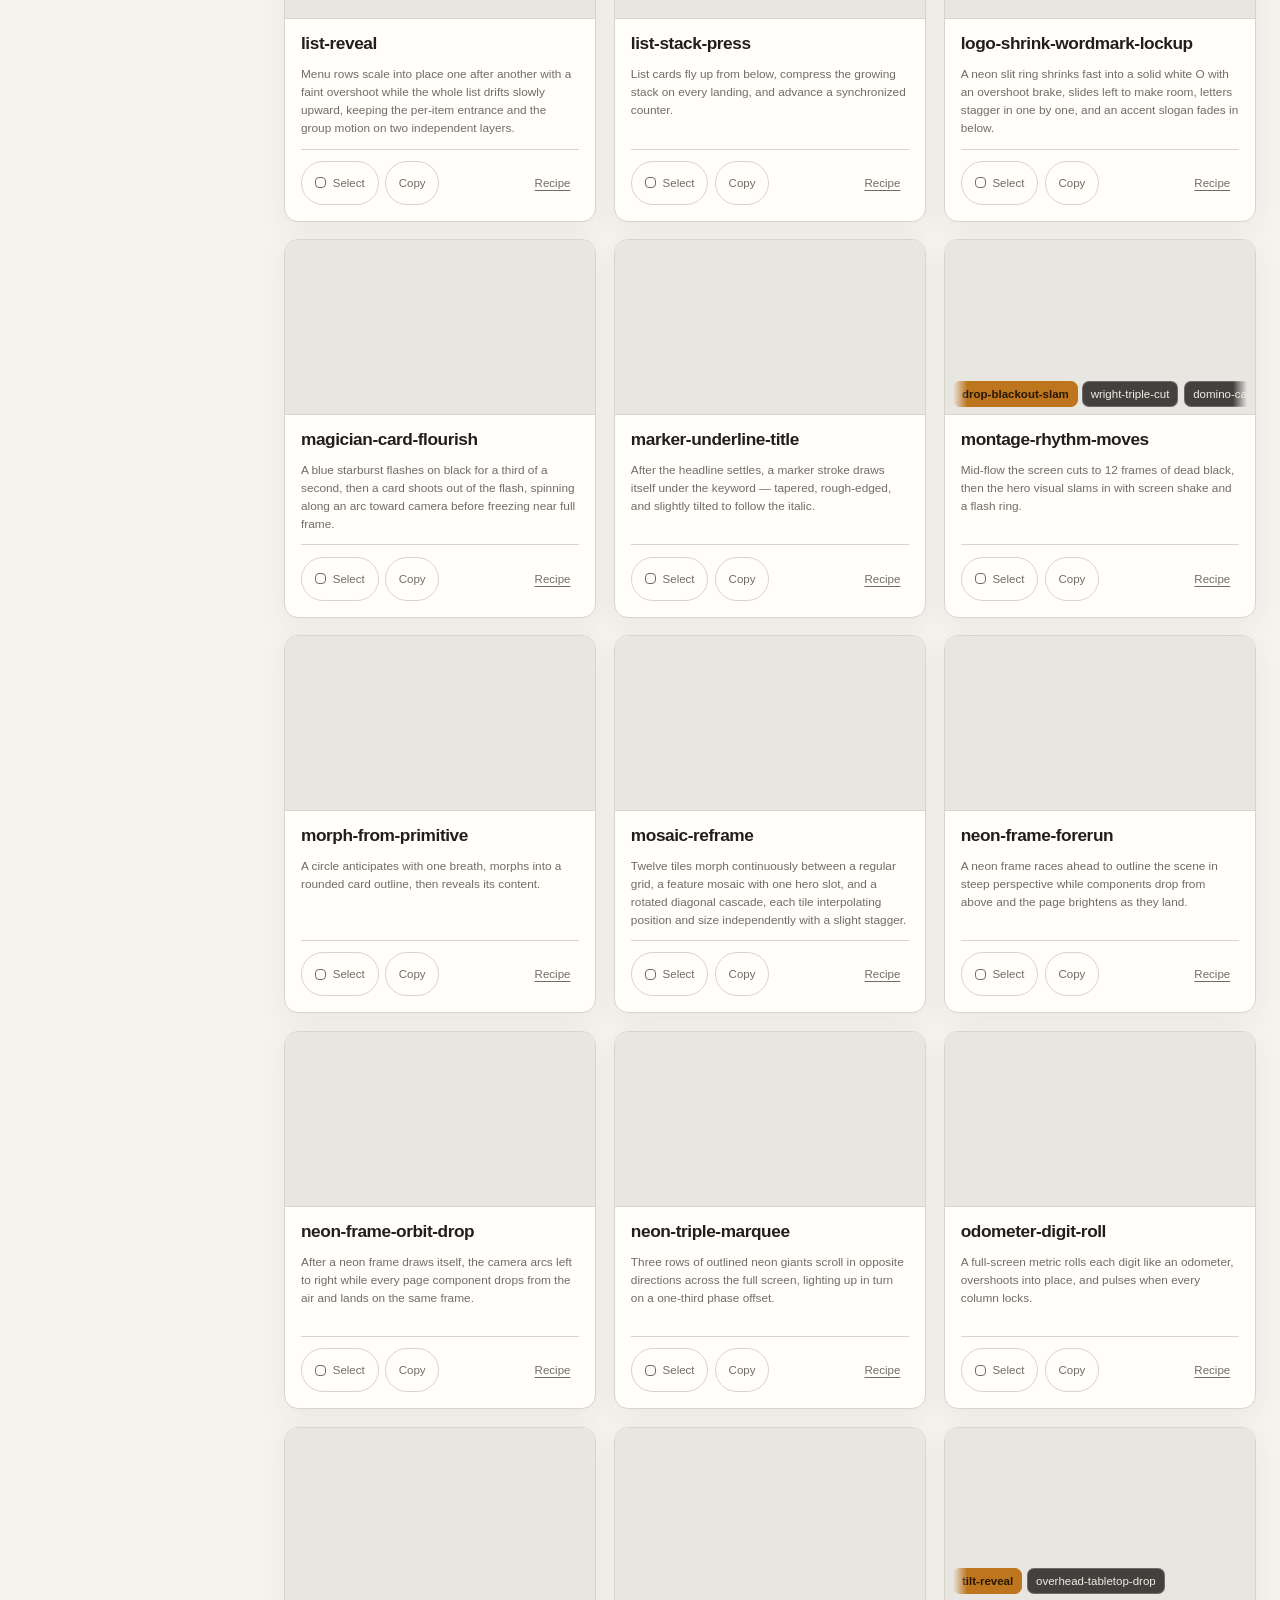
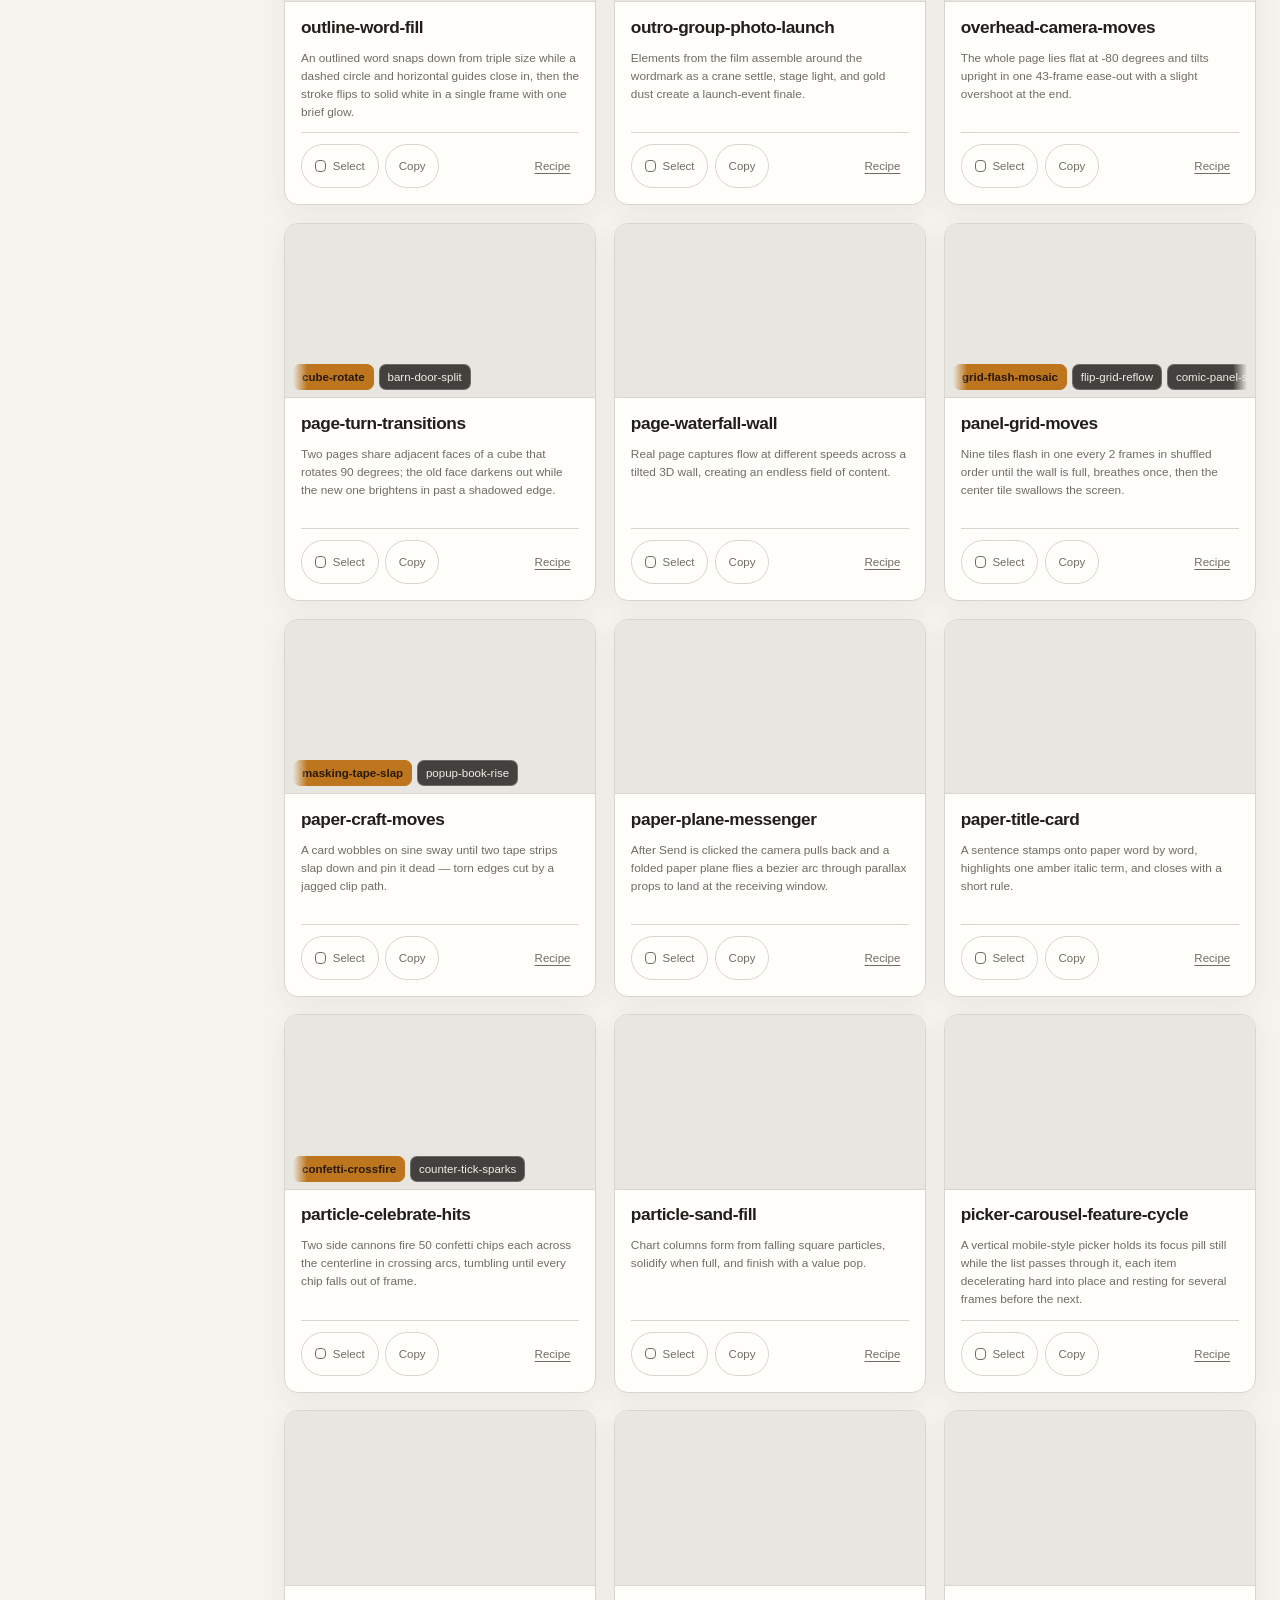
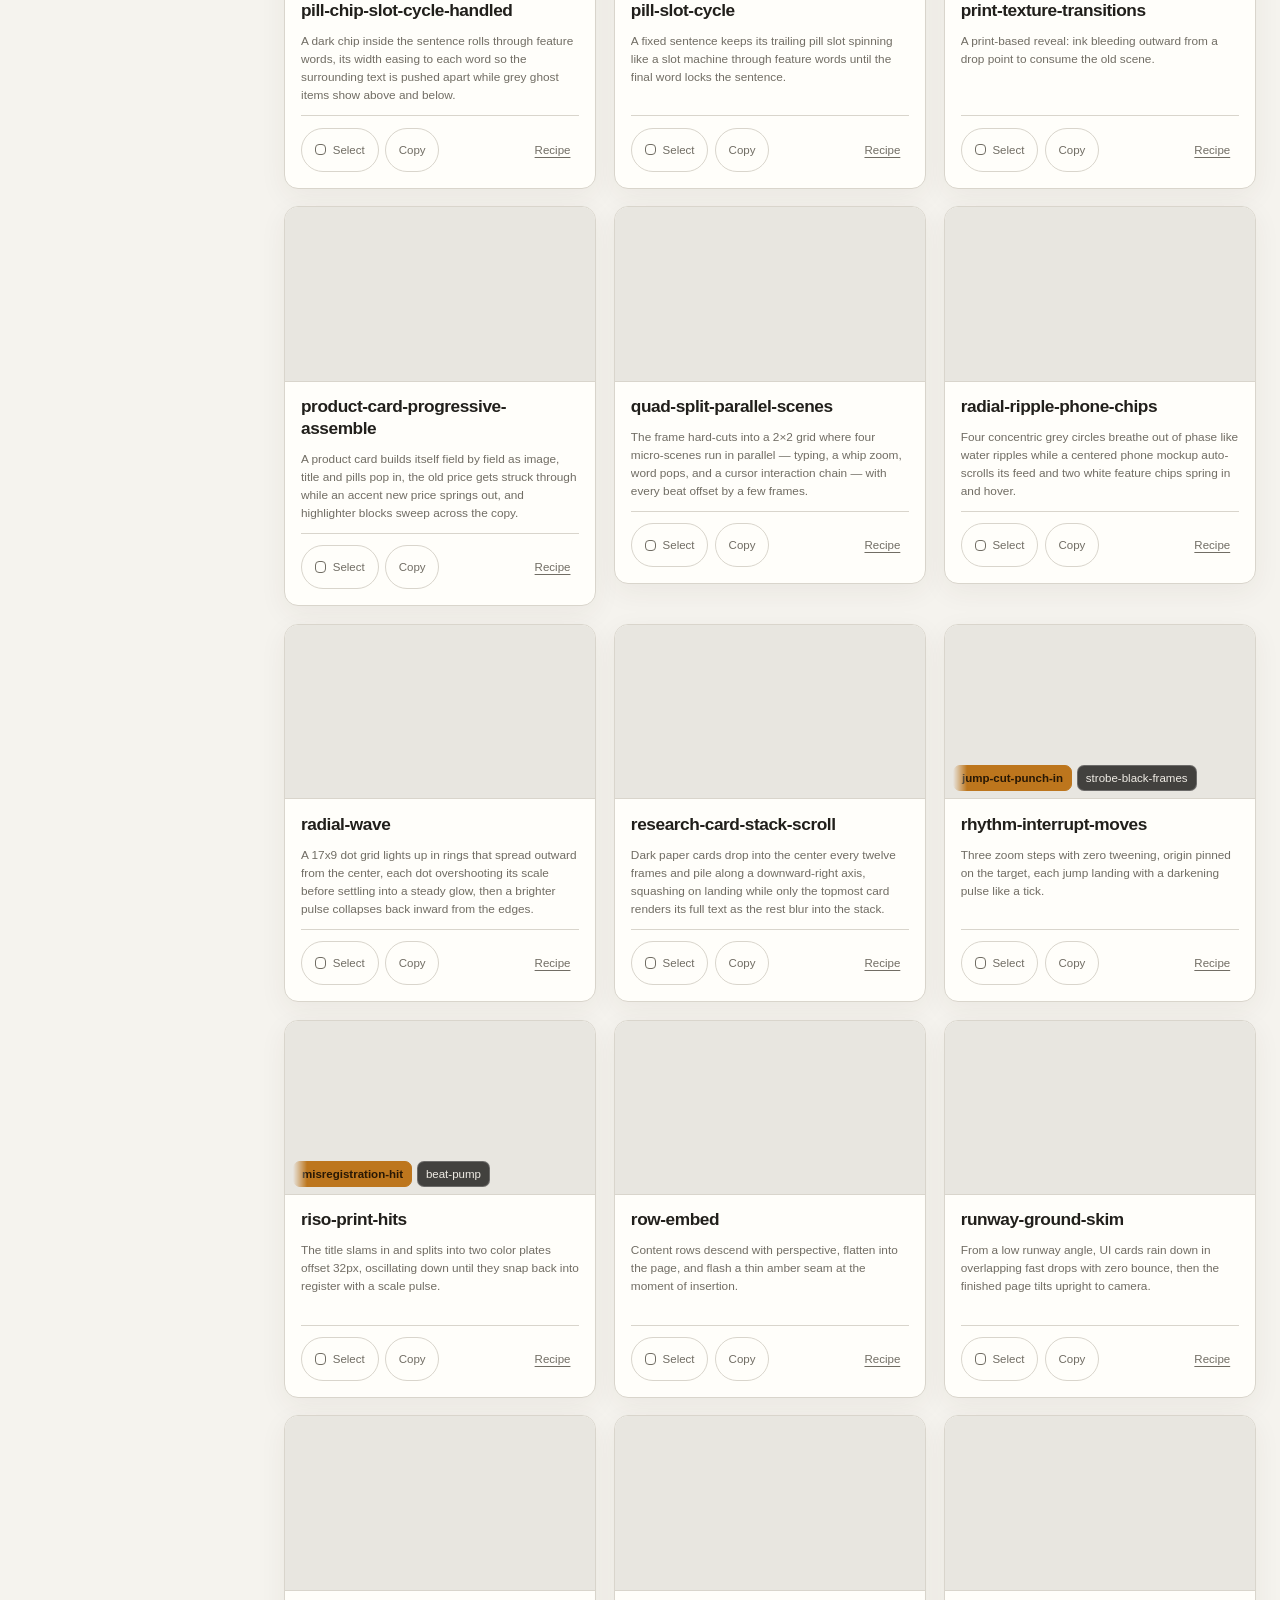
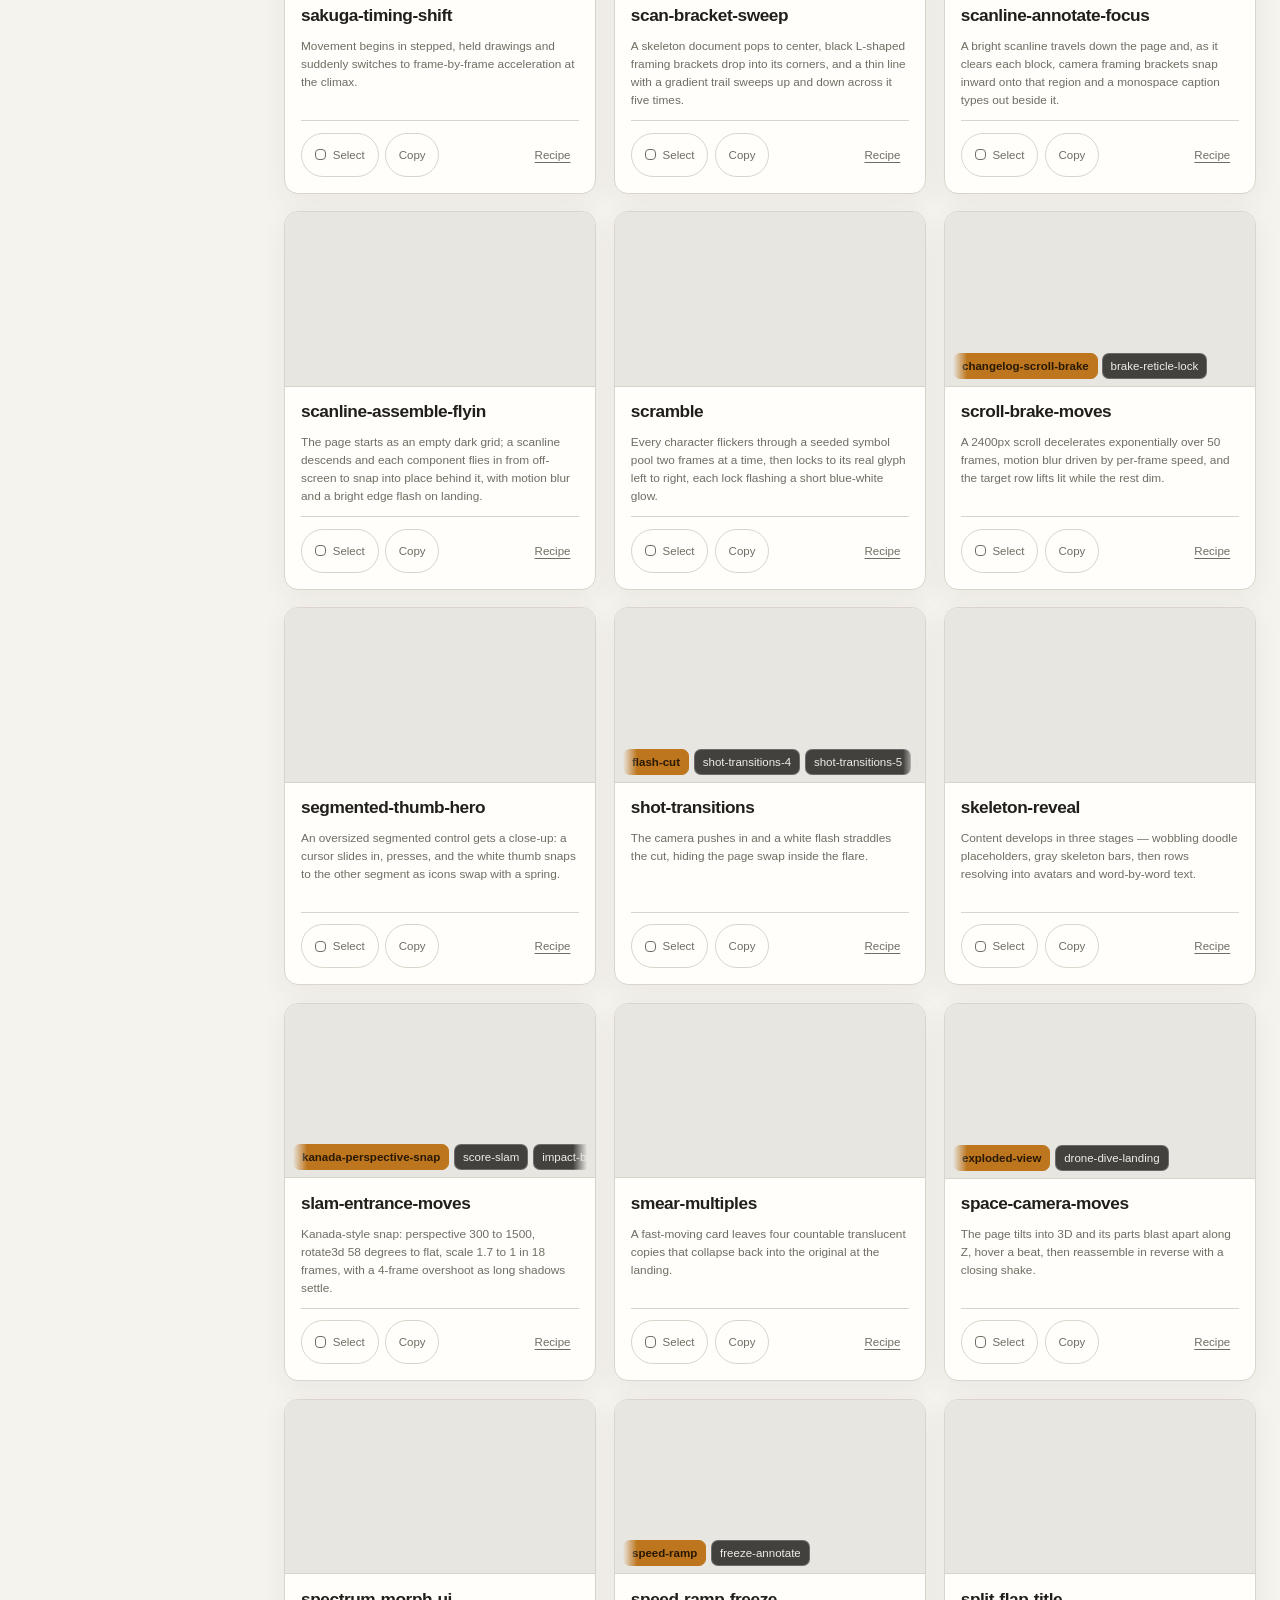
==== commit f6cd036e: "polish(gallery): 顶栏去同步状态，Showcase 入口移到左下角徽章区 (#53) * polish(gallery): 库页顶栏去掉同步状态，Showcase 入口移到左下角社交徽" ====
--- a/gallery/library.html
+++ b/gallery/library.html
@@ -62,7 +62,6 @@
       <span>VIDEO SHOTCRAFT</span>
     </a>
     <div class="topbar-actions">
-      <a class="topbar-link" href="./showcase.html" data-i18n="navShowcase">Showcase</a>
       <div class="theme-switch" id="themeSwitch" role="group" aria-label="Page theme">
         <button type="button" data-theme="system" aria-pressed="true">Auto</button>
         <button type="button" data-theme="light" aria-pressed="false">Light</button>
@@ -71,10 +70,6 @@
       <div class="language-switch" id="languageSwitch" role="group" aria-label="Language">
         <button type="button" data-language="zh" aria-pressed="false">中文</button>
         <button type="button" data-language="en" aria-pressed="true">EN</button>
-      </div>
-      <div class="sync-status" id="syncStatus" aria-live="polite">
-        <span class="sync-indicator" aria-hidden="true"></span>
-        <span>Scanning</span>
       </div>
     </div>
   </header>
@@ -134,6 +129,12 @@
           </span>
           <span class="social-badge-name" data-i18n="starGitHubLabel">Star on GitHub</span>
         </a>
+        <a class="social-badge" data-platform="showcase" href="./showcase.html" data-i18n-aria-label="navShowcaseAria" aria-label="Browse community showcase videos">
+          <span class="social-badge-mark" aria-hidden="true">
+            <svg viewBox="0 0 24 24" focusable="false"><path d="M8 5.5v13a1 1 0 0 0 1.52.86l10.5-6.5a1 1 0 0 0 0-1.72L9.52 4.64A1 1 0 0 0 8 5.5Z"/></svg>
+          </span>
+          <span class="social-badge-name" data-i18n="navShowcase">Showcase</span>
+        </a>
       </div>
     </aside>
 
--- a/gallery/styles.css
+++ b/gallery/styles.css
@@ -148,18 +148,12 @@
 :root[data-theme="dark"] .brand-mark-dark { display: block; }
 
 .topbar-actions,
-.sync-status,
 .language-switch,
 .theme-switch {
   display: flex;
   align-items: center;
 }
 .topbar-actions { gap: 0.55rem; }
-.sync-status { gap: 0.5rem; color: var(--muted); font-size: 0.74rem; }
-.sync-indicator { width: 6px; height: 6px; border-radius: 50%; background: var(--accent); }
-.sync-status[data-state="loading"] .sync-indicator { animation: pulse 1s ease-in-out infinite; }
-.sync-status[data-state="error"] { color: var(--danger); }
-.sync-status[data-state="error"] .sync-indicator { background: var(--danger); }
 
 .language-switch,
 .theme-switch {
@@ -306,18 +300,21 @@
   margin-inline: auto;
 }
 
+/* 图标统一左对齐成一列：徽章整体居中时标签长短不一，图标会错位 */
 .sidebar-social > .social-badge {
   width: min(100%, 184px);
   margin-inline: auto;
-  justify-content: center;
+  justify-content: flex-start;
+  padding-left: 0.55rem;
 }
 
 .follow-trigger {
   width: 100%;
-  justify-content: center;
+  justify-content: flex-start;
+  padding-left: 0.55rem;
   position: relative;
   font: inherit;
-  text-align: center;
+  text-align: left;
   cursor: pointer;
 }
 
@@ -926,7 +923,6 @@
    rather than covering the "copy selected" button it just acted on */
 .toast.has-selection-bar { bottom: 5.2rem; }
 
-@keyframes pulse { 50% { opacity: 0.35; transform: scale(0.75); } }
 @keyframes shimmer { to { background-position-x: -220%; } }
 
 
@@ -980,7 +976,6 @@
   .brand-mark { width: 26px; height: 26px; }
   .topbar-actions { gap: 0.55rem; }
   .theme-switch button { padding-inline: 0.42rem; }
-  .sync-status span:last-child { display: none; }
   .intro { padding: 1.5rem 0 1.5rem; }
   h1 { font-size: 2.15rem; }
   .stats { width: 100%; justify-content: space-between; }
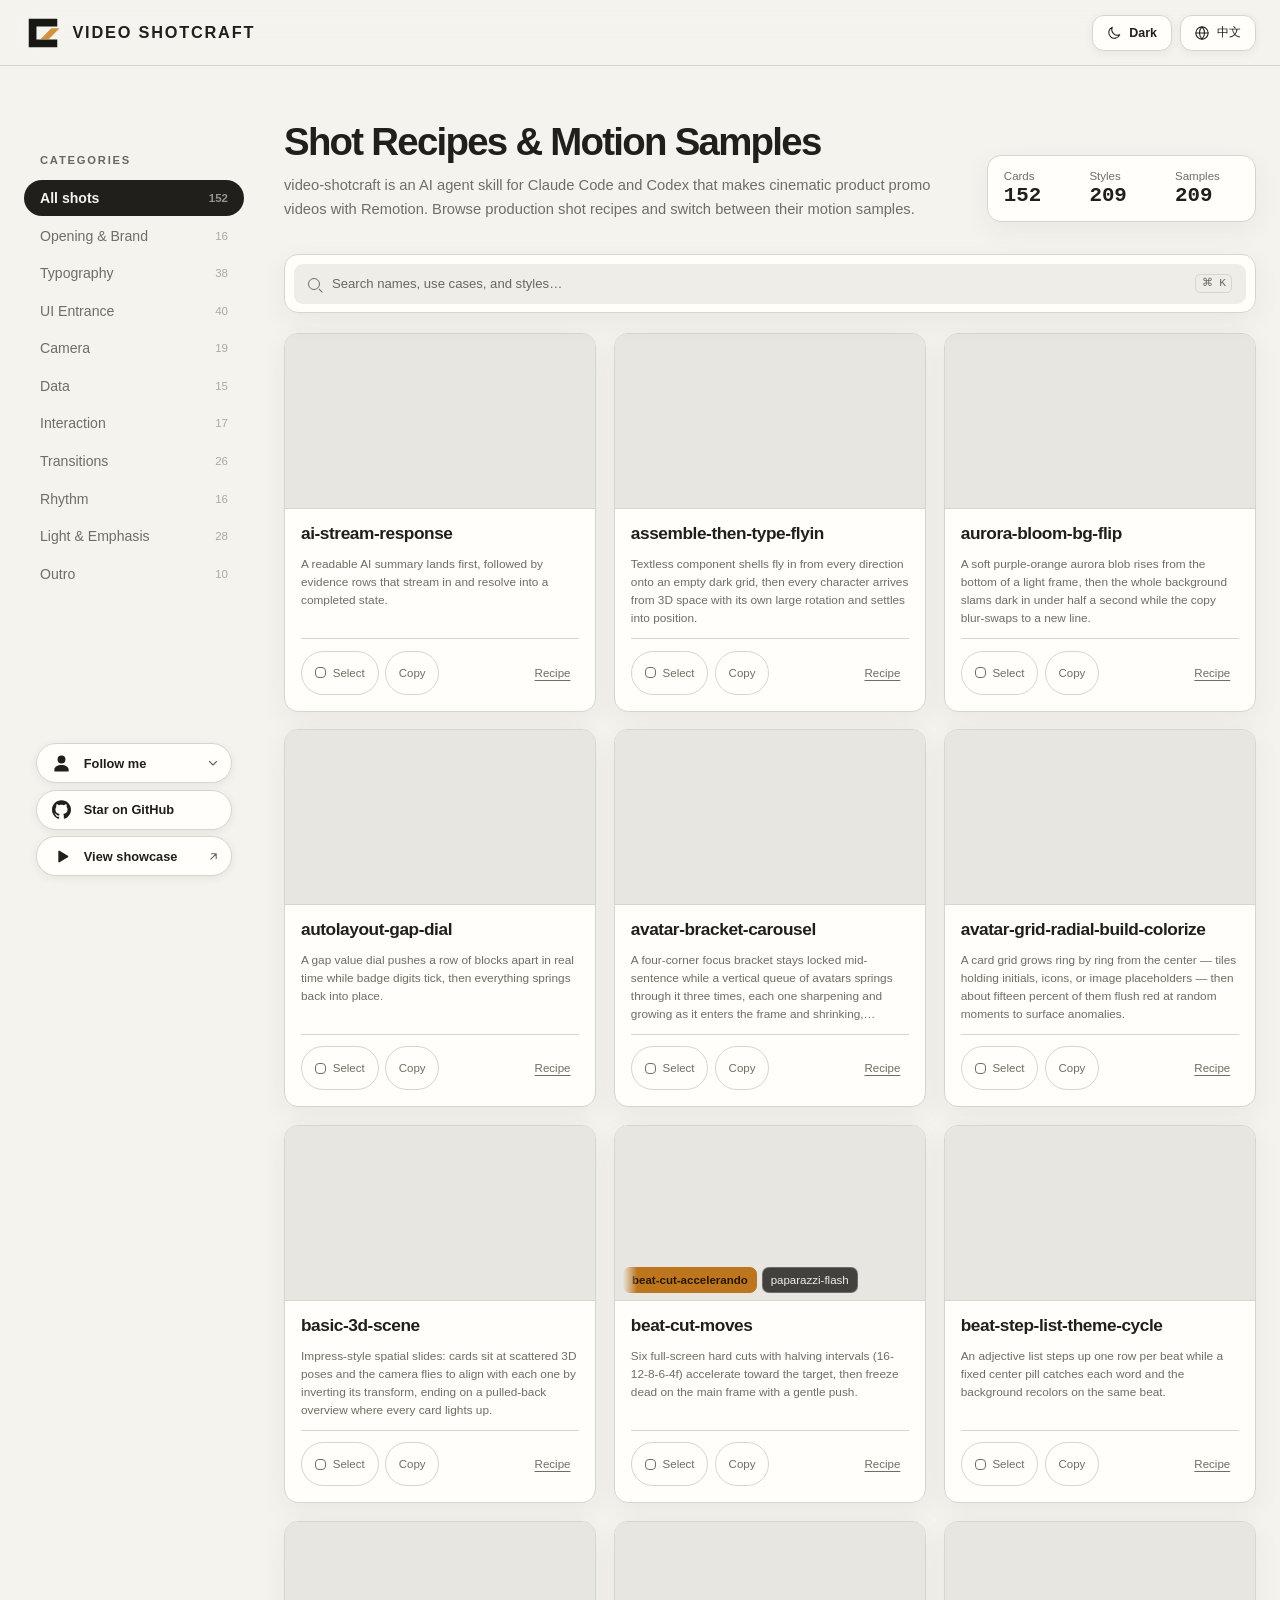
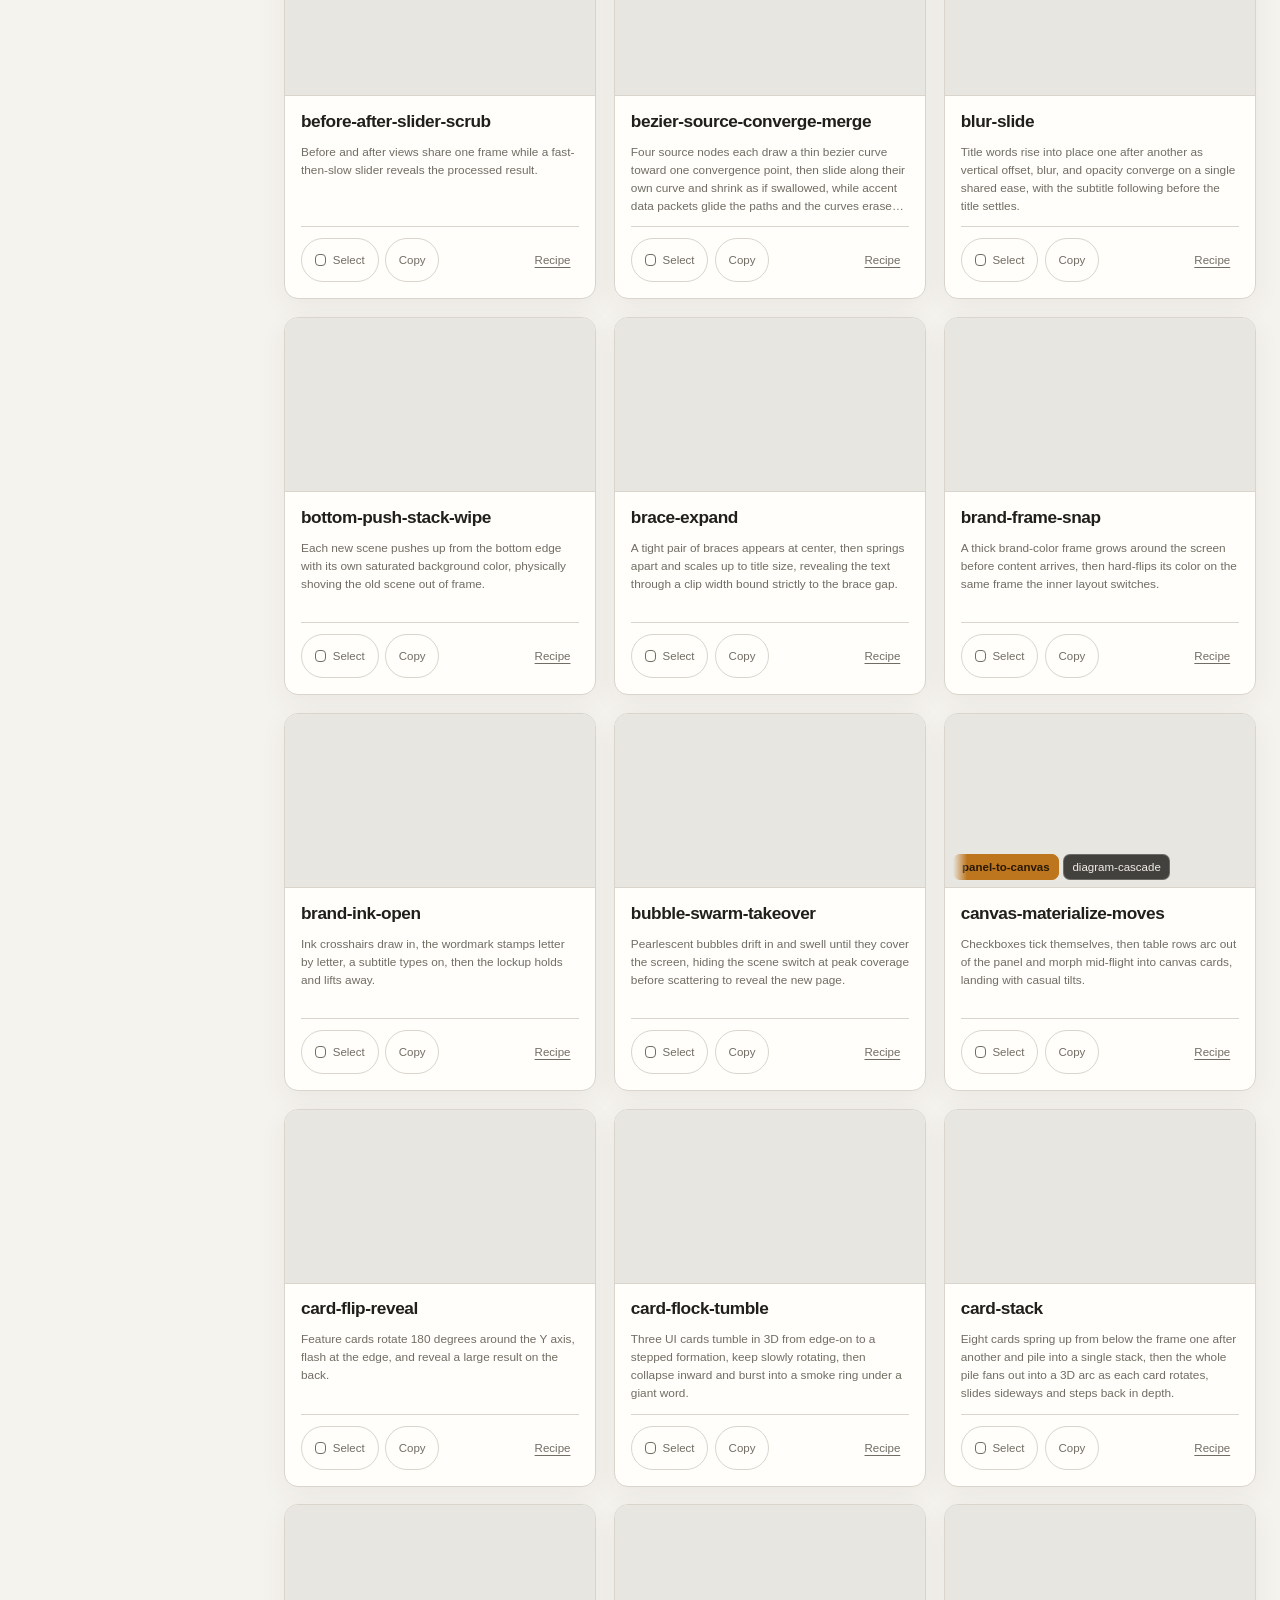
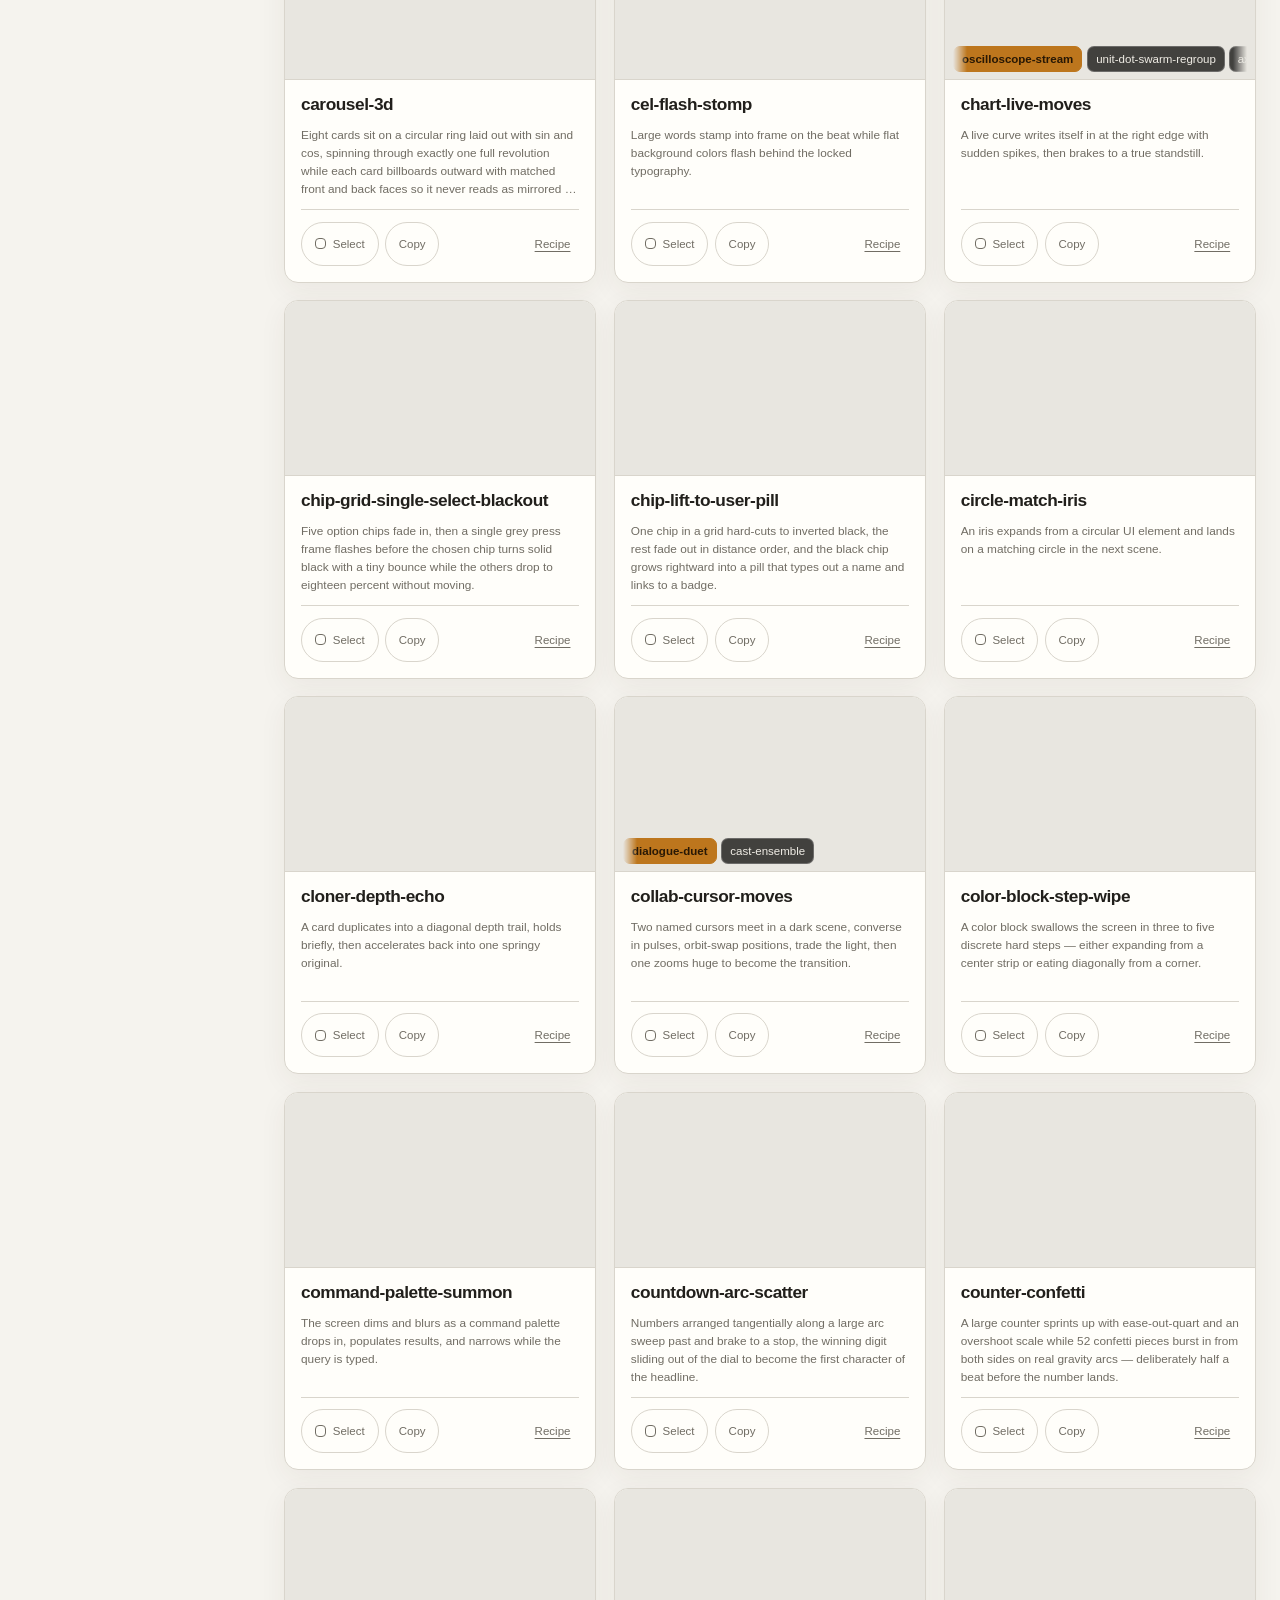
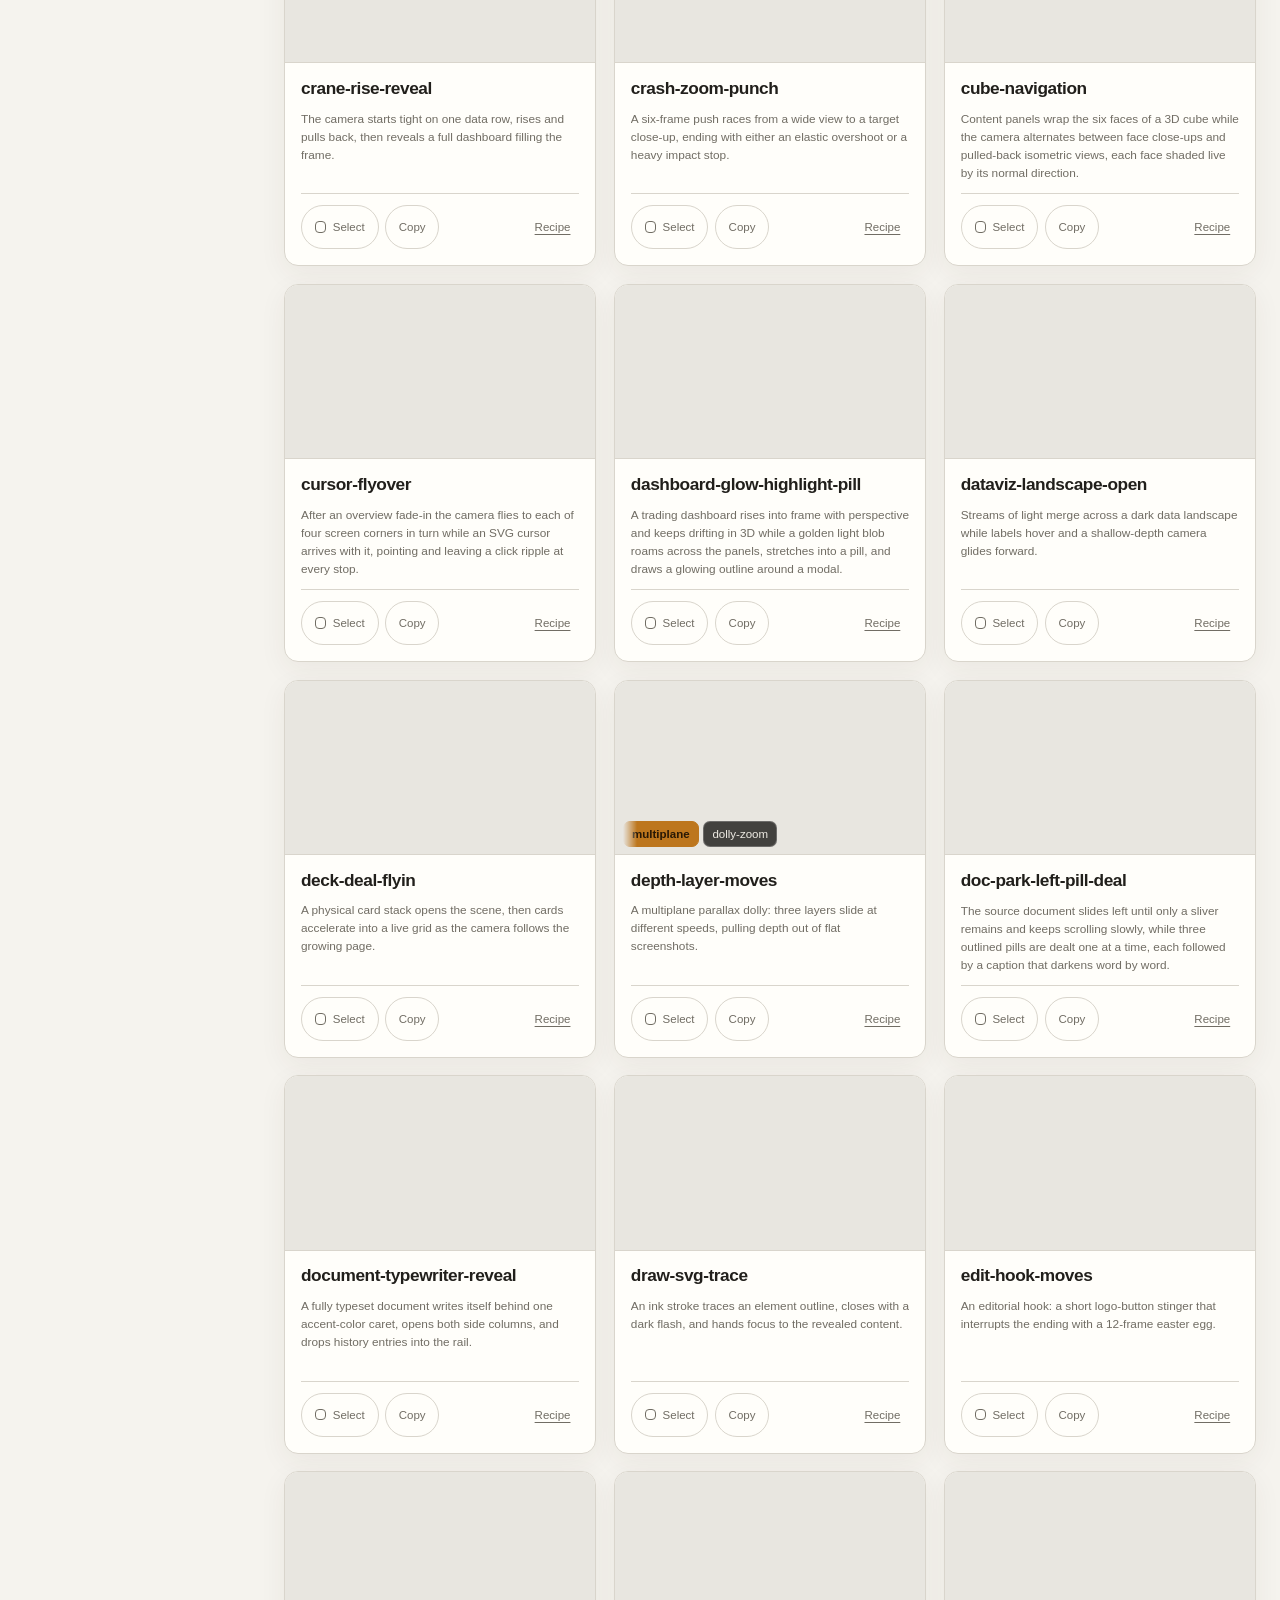
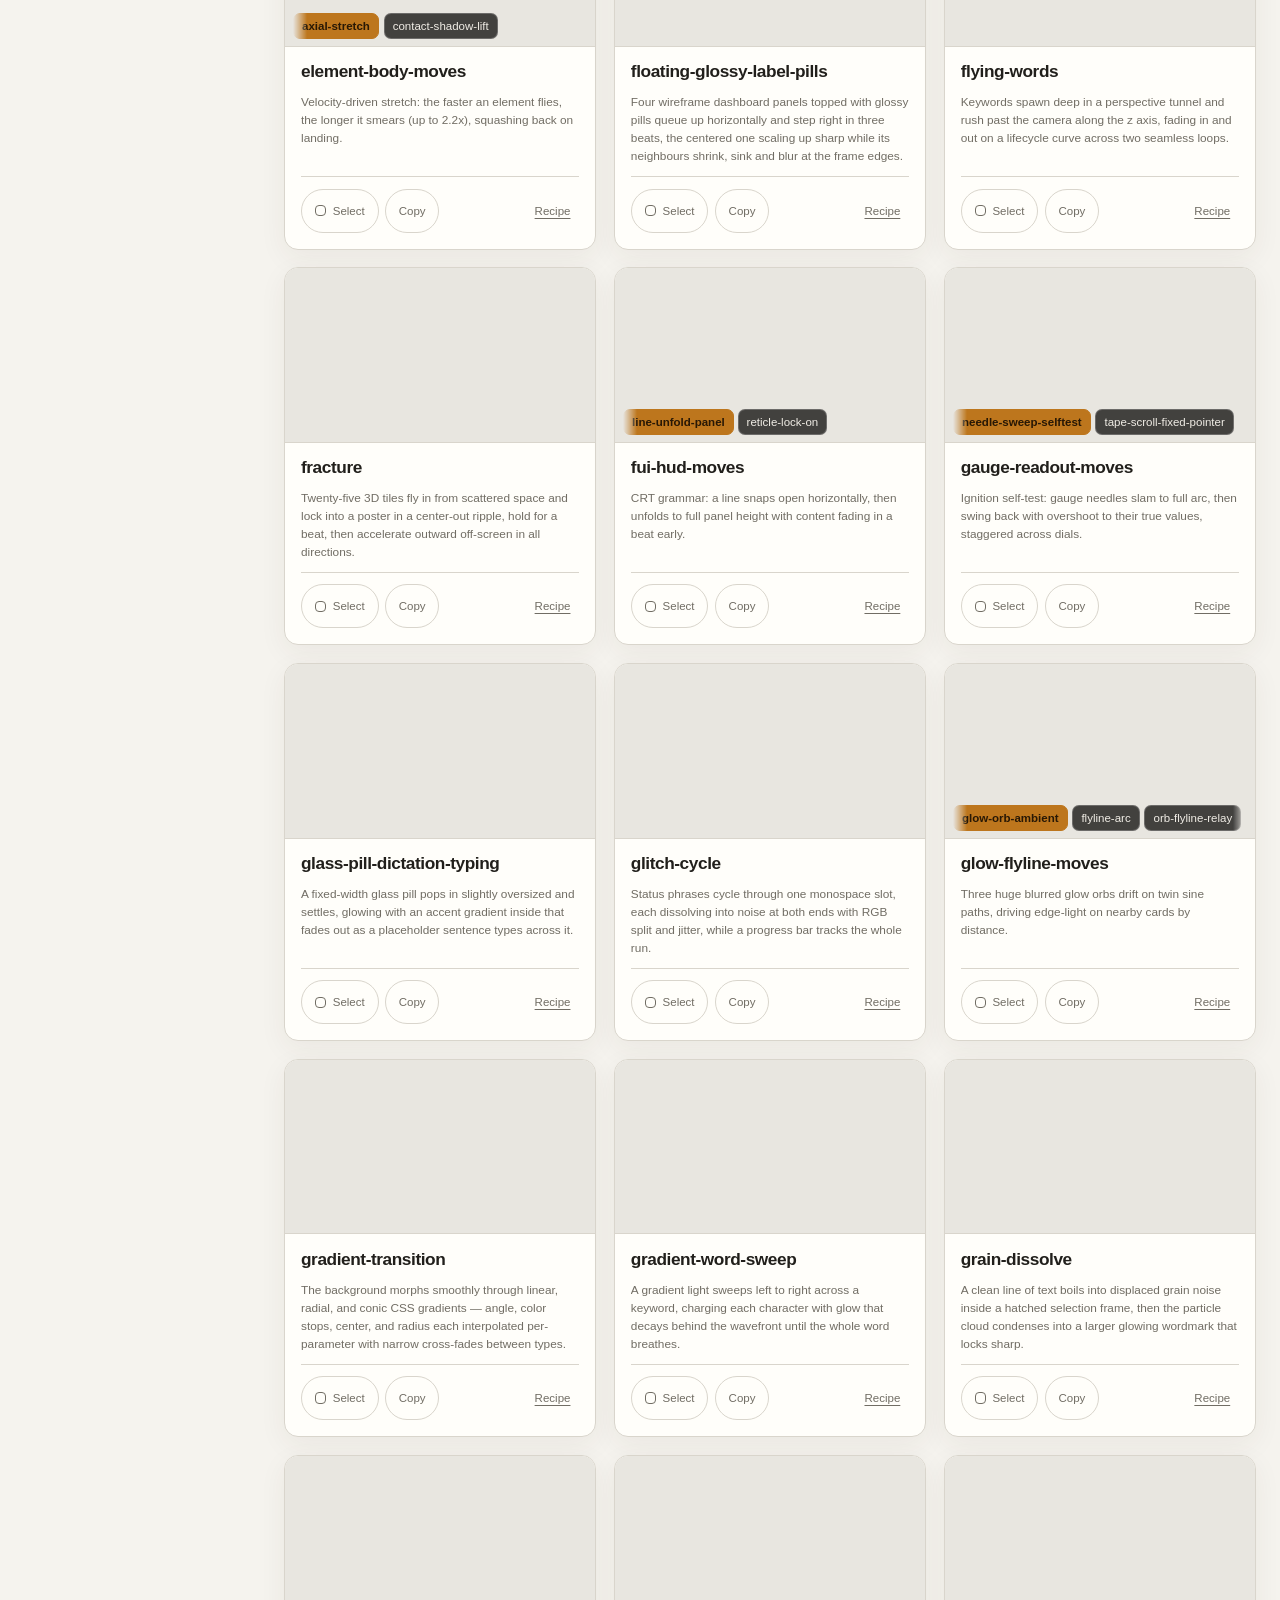
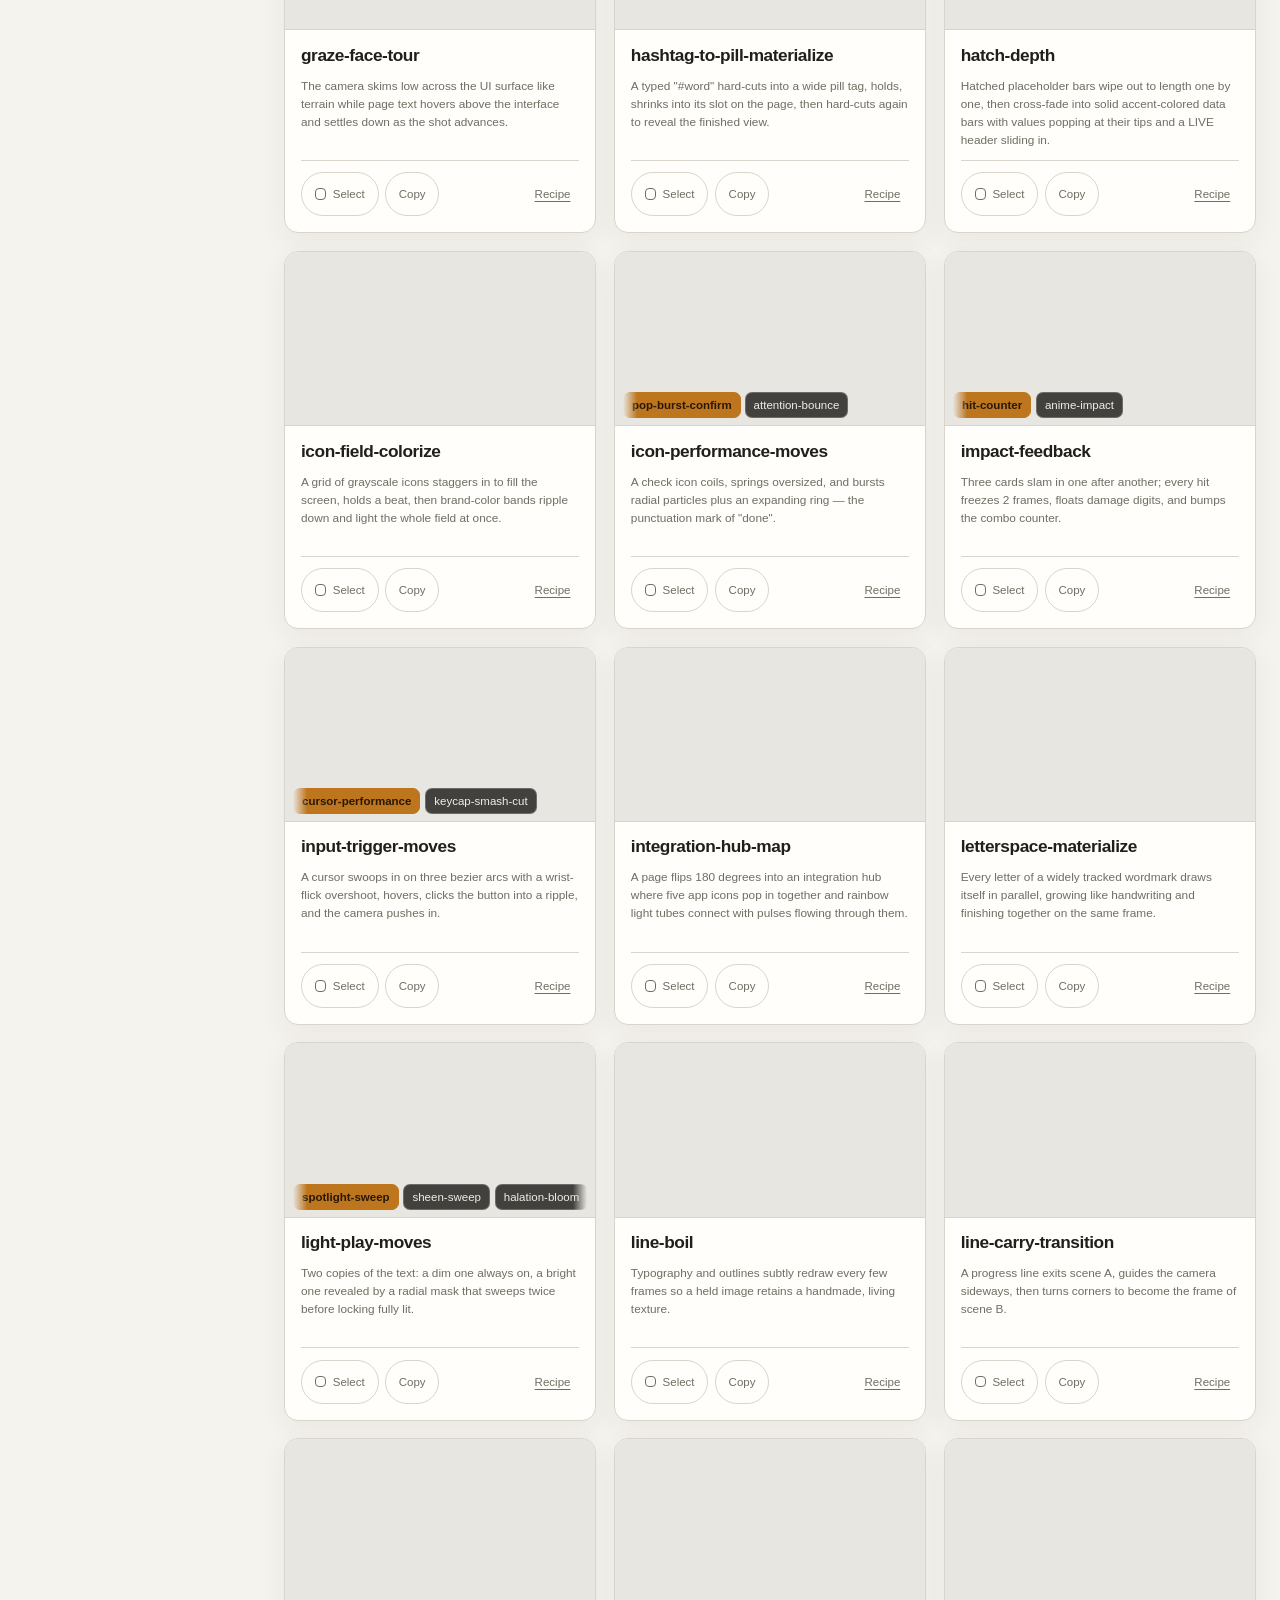
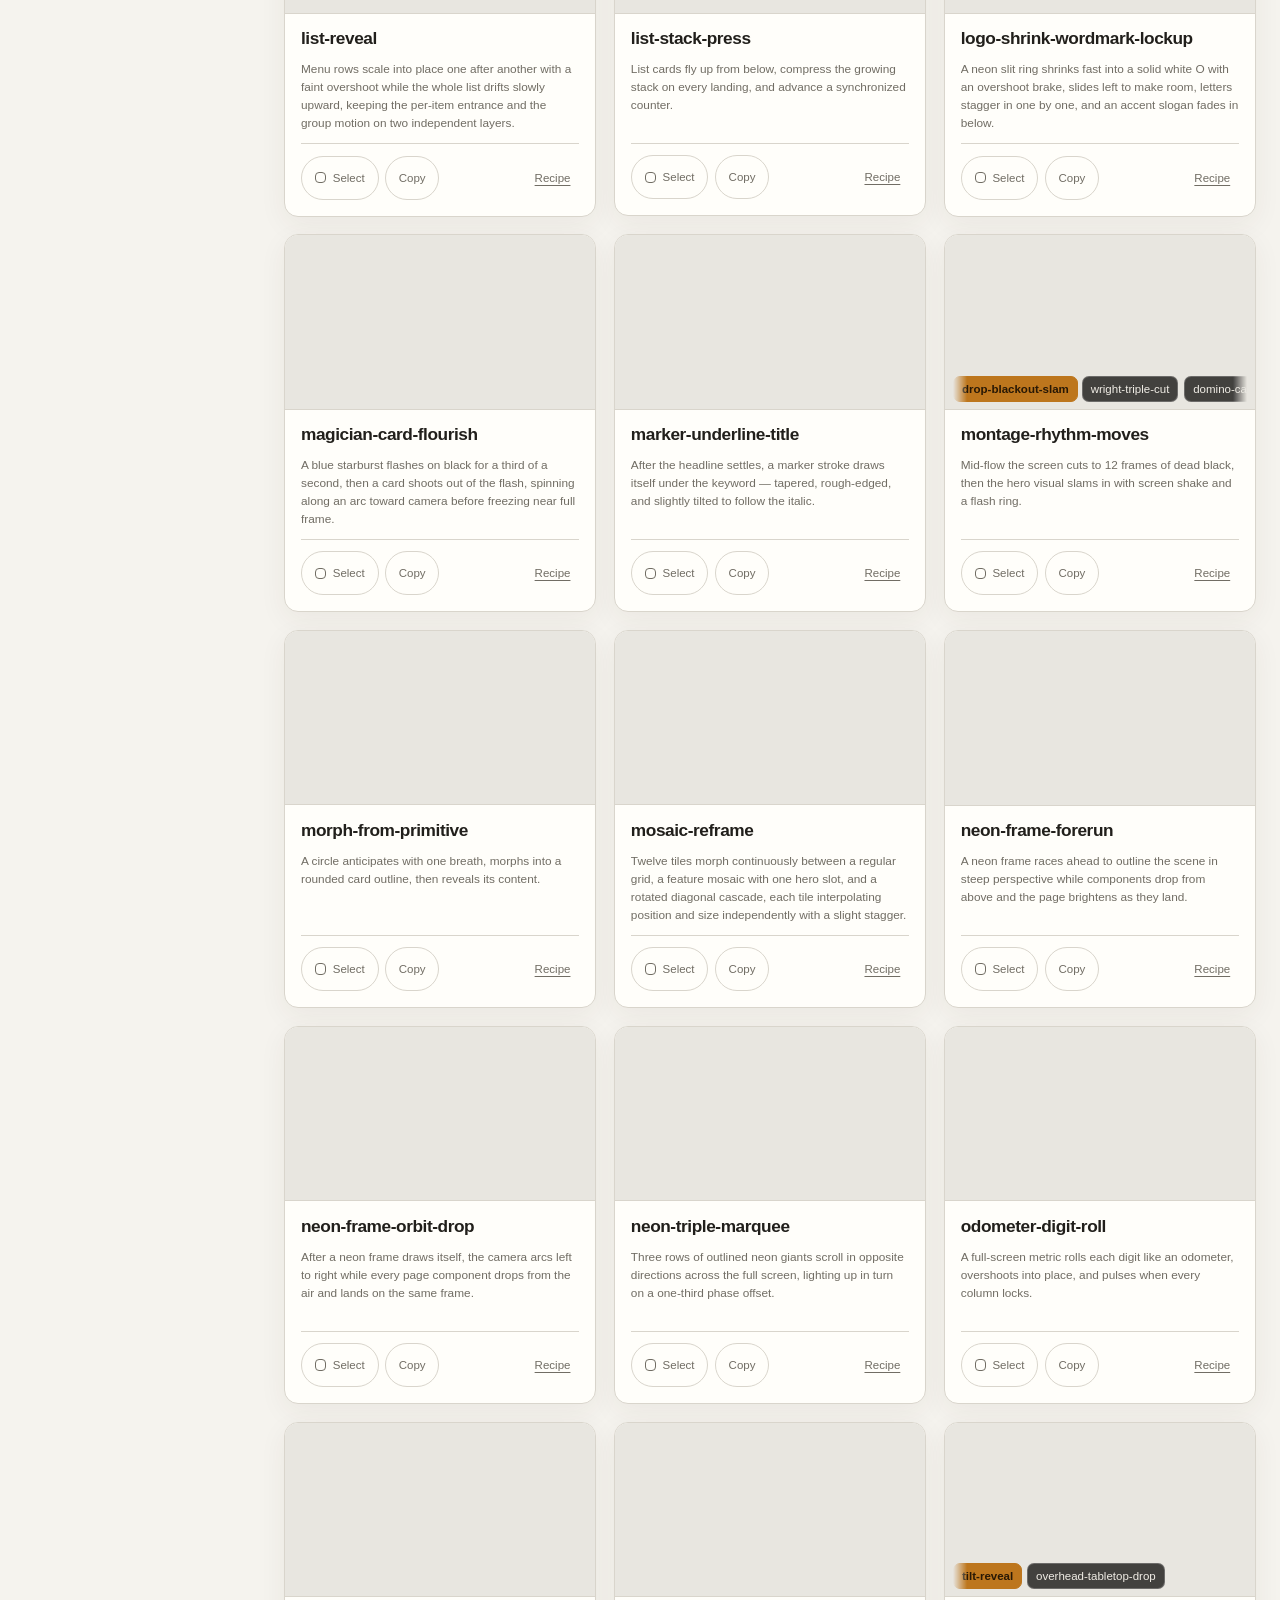
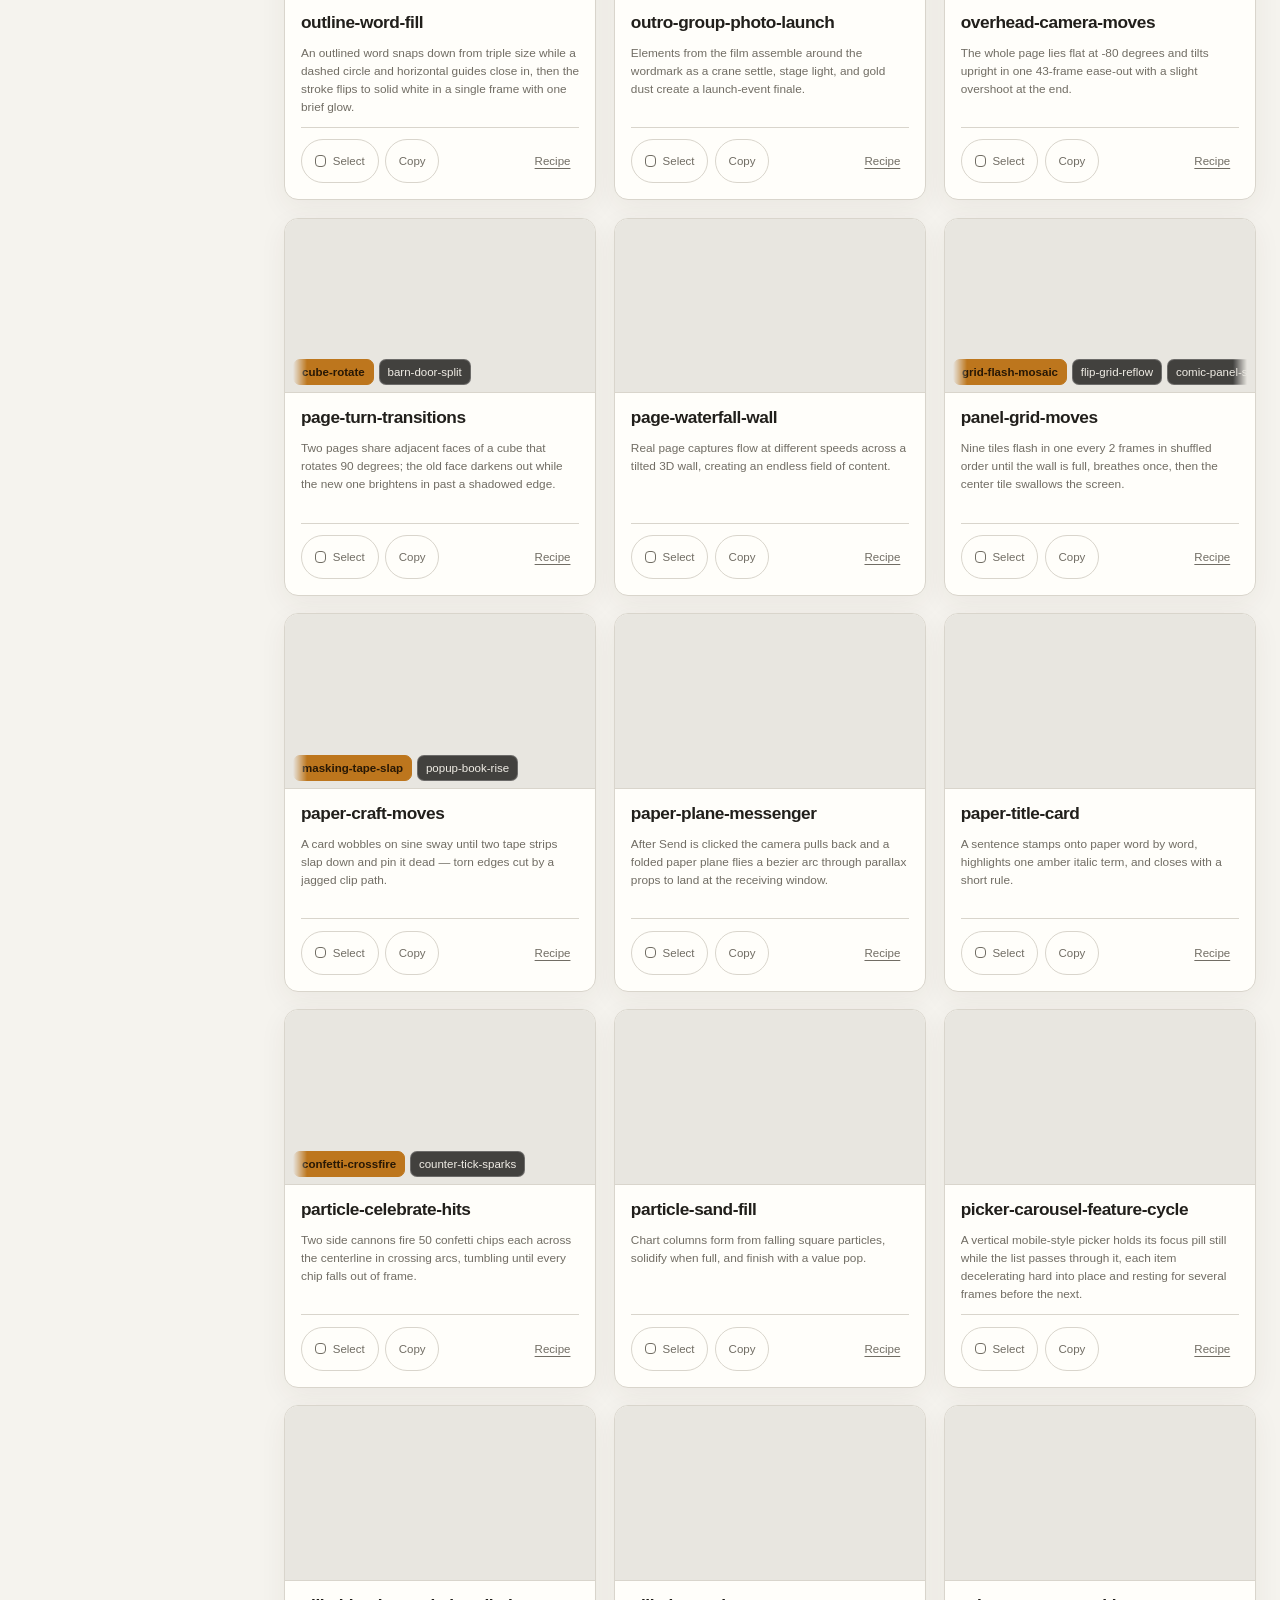
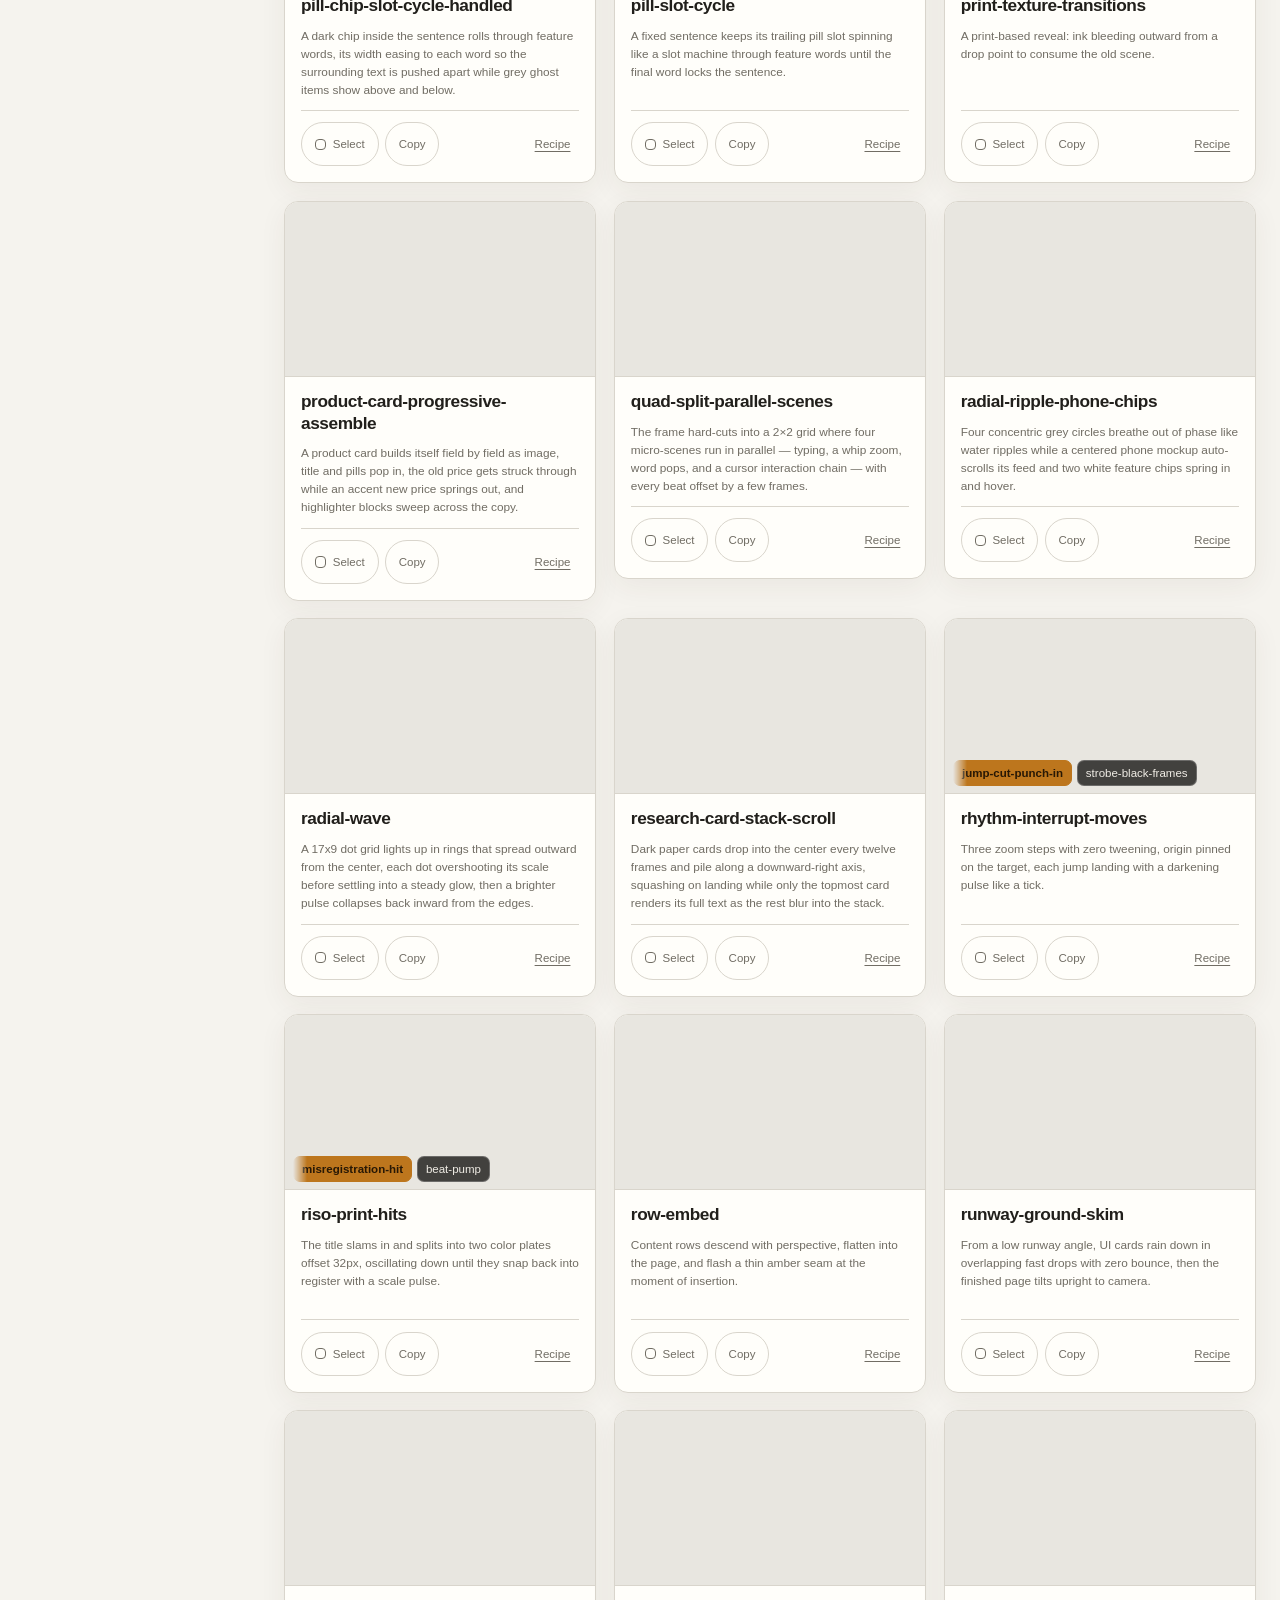
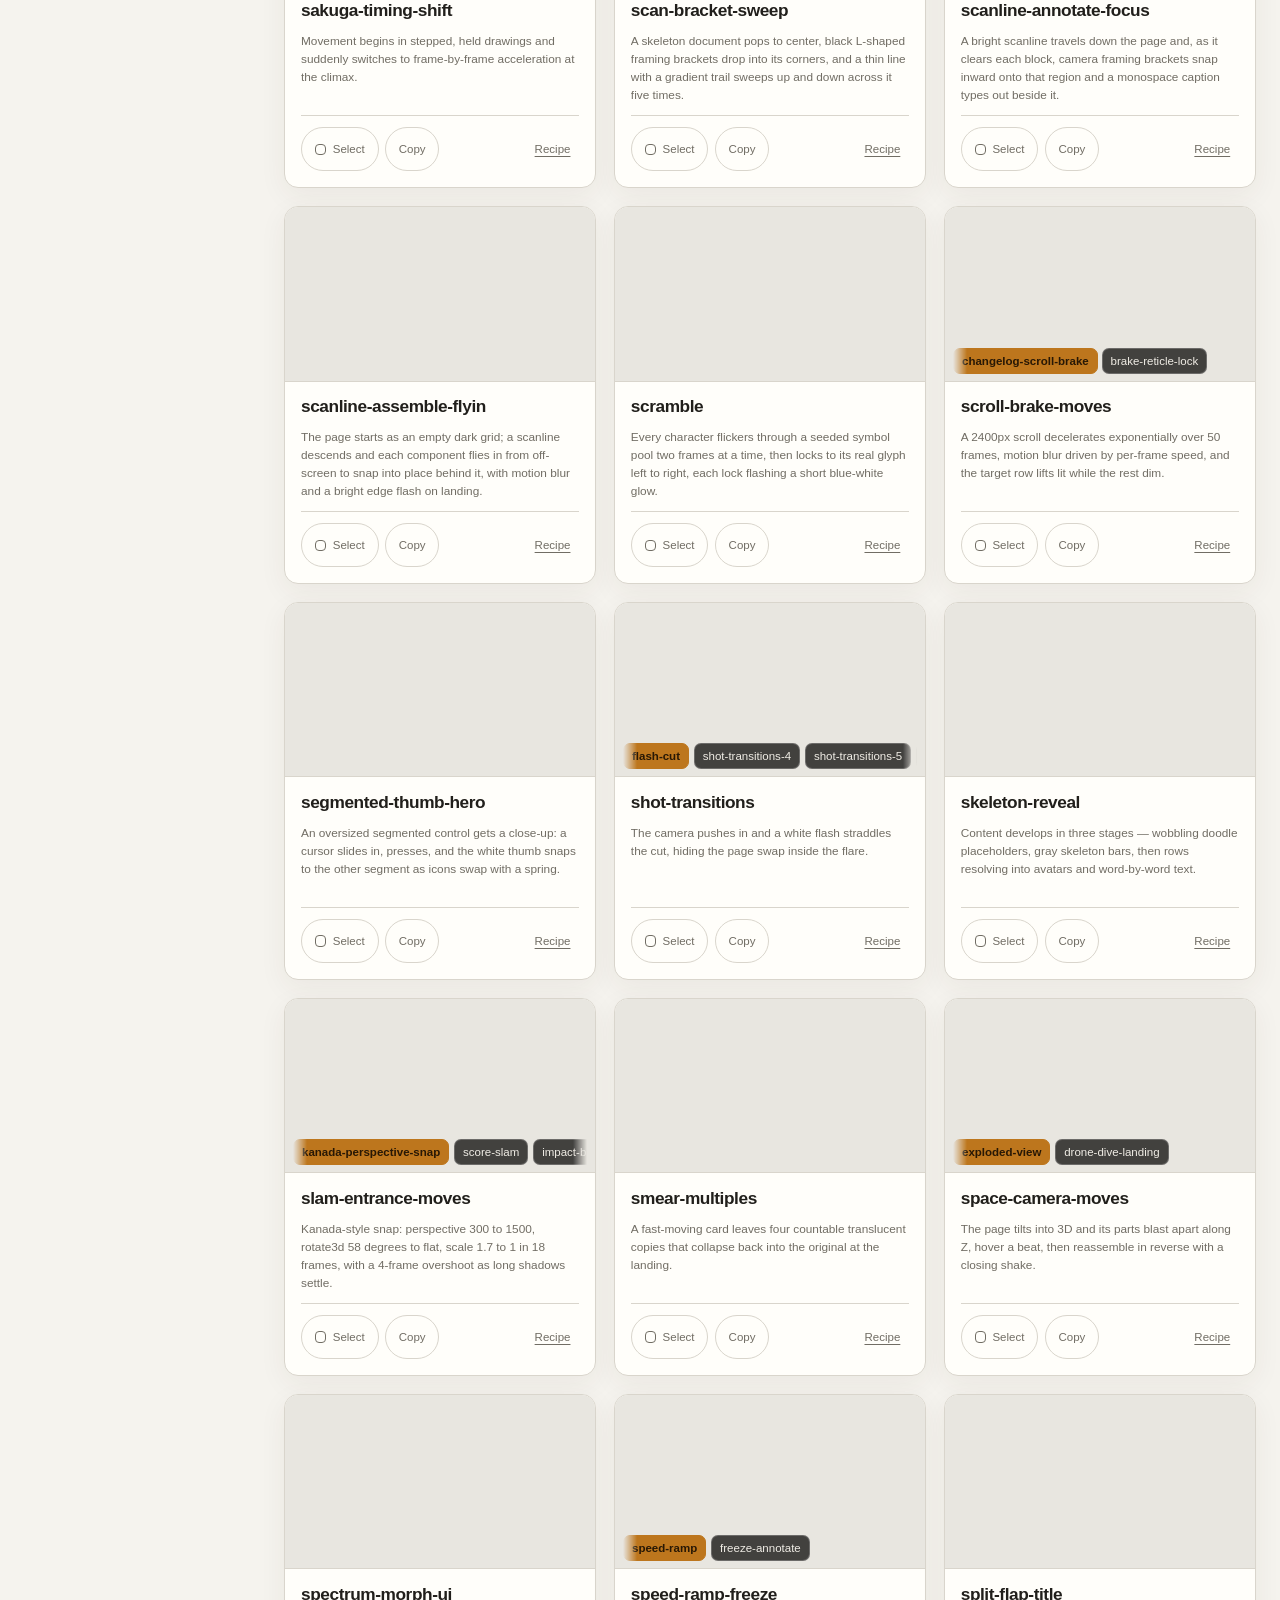
==== commit 63bce76a: "polish(gallery): 侧栏关注区改分隔线面板，顶栏主题/语言改双胶囊单键切换 (#57) * polish(gallery): 侧栏关注区改分隔线面板，顶栏主题/语言改双胶囊单键切换  侧" ====
--- a/gallery/library.html
+++ b/gallery/library.html
@@ -62,15 +62,21 @@
       <span>VIDEO SHOTCRAFT</span>
     </a>
     <div class="topbar-actions">
-      <div class="theme-switch" id="themeSwitch" role="group" aria-label="Page theme">
-        <button type="button" data-theme="system" aria-pressed="true">Auto</button>
-        <button type="button" data-theme="light" aria-pressed="false">Light</button>
-        <button type="button" data-theme="dark" aria-pressed="false">Dark</button>
-      </div>
-      <div class="language-switch" id="languageSwitch" role="group" aria-label="Language">
-        <button type="button" data-language="zh" aria-pressed="false">中文</button>
-        <button type="button" data-language="en" aria-pressed="true">EN</button>
-      </div>
+      <button class="topbar-toggle" id="themeToggle" type="button" aria-label="Switch to dark mode">
+        <span class="topbar-toggle-icon icon-moon" aria-hidden="true">
+          <svg viewBox="0 0 24 24" focusable="false"><path d="M20.5 14.6A8.5 8.5 0 0 1 9.4 3.5a8.5 8.5 0 1 0 11.1 11.1Z"/></svg>
+        </span>
+        <span class="topbar-toggle-icon icon-sun" aria-hidden="true">
+          <svg viewBox="0 0 24 24" focusable="false"><circle cx="12" cy="12" r="4.2"/><path d="M12 2.6v2.2M12 19.2v2.2M4.4 4.4l1.6 1.6M18 18l1.6 1.6M2.6 12h2.2M19.2 12h2.2M4.4 19.6 6 18M18 6l1.6-1.6"/></svg>
+        </span>
+        <span class="topbar-toggle-label" id="themeToggleLabel">Dark</span>
+      </button>
+      <button class="topbar-toggle" id="languageToggle" type="button" aria-label="Switch to Chinese">
+        <span class="topbar-toggle-icon" aria-hidden="true">
+          <svg viewBox="0 0 24 24" focusable="false"><circle cx="12" cy="12" r="9.2"/><path d="M2.8 12h18.4M12 2.8c2.5 2.6 3.8 5.7 3.8 9.2S14.5 18.6 12 21.2c-2.5-2.6-3.8-5.7-3.8-9.2S9.5 5.4 12 2.8Z"/></svg>
+        </span>
+        <span class="topbar-toggle-label" id="languageToggleLabel">中文</span>
+      </button>
     </div>
   </header>
 
@@ -96,30 +102,39 @@
             <span class="social-badge-mark" aria-hidden="true">
               <svg viewBox="0 0 24 24" focusable="false"><path d="M12 12a5 5 0 1 0 0-10 5 5 0 0 0 0 10Zm0 2c-5 0-9 2.5-9 5.5V22h18v-2.5C21 16.5 17 14 12 14Z"/></svg>
             </span>
-            <span class="social-badge-name" data-i18n="followAuthor">Follow author</span>
-            <span class="follow-chevron" aria-hidden="true">⌃</span>
+            <span class="social-badge-name" data-i18n="followMe">Follow me</span>
+            <span class="follow-chevron" aria-hidden="true">
+              <svg viewBox="0 0 24 24" focusable="false"><path d="m5 9 7 7 7-7"/></svg>
+            </span>
           </button>
           <div class="follow-platforms" id="followPlatforms" role="group" data-i18n-aria-label="followPlatformsLabel" aria-label="Choose a platform to follow Vincent">
-        <a class="social-badge" data-platform="x" href="https://x.com/VincentWei93" target="_blank" rel="noopener noreferrer" data-i18n-aria-label="followX" aria-label="Follow Vincent on X">
-          <span class="social-badge-mark" aria-hidden="true">
+        <p class="follow-platforms-heading" data-i18n="followMeOn">Follow me on</p>
+        <a class="follow-row" data-platform="x" href="https://x.com/VincentWei93" target="_blank" rel="noopener noreferrer" data-i18n-aria-label="followX" aria-label="Follow Vincent on X">
+          <span class="follow-mark" aria-hidden="true">
             <svg viewBox="0 0 24 24" focusable="false"><path d="M14.234 10.162 22.977 0h-2.072l-7.591 8.824L7.251 0H.258l9.168 13.343L.258 24H2.33l8.016-9.318L16.749 24h6.993zm-2.837 3.299-.929-1.329L3.076 1.56h3.182l5.965 8.532.929 1.329 7.754 11.09h-3.182z"/></svg>
           </span>
-          <span class="social-badge-name">X</span>
-          <span class="social-badge-action" data-i18n="followAction">Follow me</span>
+          <span class="follow-name">X</span>
+          <span class="link-arrow" aria-hidden="true">
+            <svg viewBox="0 0 24 24" focusable="false"><path d="M7 17 17 7M8.5 7H17v8.5"/></svg>
+          </span>
         </a>
-        <a class="social-badge" data-platform="douyin" href="https://www.douyin.com/user/MS4wLjABAAAAK1pkjBxilk2Oi_9h_vFyD-lTAu9CTlvhmOtkosDvvxg" target="_blank" rel="noopener noreferrer" data-i18n-aria-label="followDouyin" aria-label="Follow Vincent on Douyin">
-          <span class="social-badge-mark" aria-hidden="true">
+        <a class="follow-row" data-platform="douyin" href="https://www.douyin.com/user/MS4wLjABAAAAK1pkjBxilk2Oi_9h_vFyD-lTAu9CTlvhmOtkosDvvxg" target="_blank" rel="noopener noreferrer" data-i18n-aria-label="followDouyin" aria-label="Follow Vincent on Douyin">
+          <span class="follow-mark" aria-hidden="true">
             <svg viewBox="0 0 24 24" focusable="false"><path d="M12.525.02c1.31-.02 2.61-.01 3.91-.02.08 1.53.63 3.09 1.75 4.17 1.12 1.11 2.7 1.62 4.24 1.79v4.03c-1.44-.05-2.89-.35-4.2-.97-.57-.26-1.1-.59-1.62-.93-.01 2.92.01 5.84-.02 8.75-.08 1.4-.54 2.79-1.35 3.94-1.31 1.92-3.58 3.17-5.91 3.21-1.43.08-2.86-.31-4.08-1.03-2.02-1.19-3.44-3.37-3.65-5.71-.02-.5-.03-1-.01-1.49.18-1.9 1.12-3.72 2.58-4.96 1.66-1.44 3.98-2.13 6.15-1.72.02 1.48-.04 2.96-.04 4.44-.99-.32-2.15-.23-3.02.37-.63.41-1.11 1.04-1.36 1.75-.21.51-.15 1.07-.14 1.61.24 1.64 1.82 3.02 3.5 2.87 1.12-.01 2.19-.66 2.77-1.61.19-.33.4-.67.41-1.06.1-1.79.06-3.57.07-5.36.01-4.03-.01-8.05.02-12.07z"/></svg>
           </span>
-          <span class="social-badge-name">抖音</span>
-          <span class="social-badge-action" data-i18n="followAction">Follow me</span>
+          <span class="follow-name" data-i18n="douyinName">Douyin</span>
+          <span class="link-arrow" aria-hidden="true">
+            <svg viewBox="0 0 24 24" focusable="false"><path d="M7 17 17 7M8.5 7H17v8.5"/></svg>
+          </span>
         </a>
-        <a class="social-badge" data-platform="xiaohongshu" href="https://xhslink.cn/m/At9iP2d5C1V" target="_blank" rel="noopener noreferrer" data-i18n-aria-label="followXiaohongshu" aria-label="Follow Vincent on Red Note">
-          <span class="social-badge-mark" aria-hidden="true">
-            <svg viewBox="0 0 24 24" focusable="false"><path d="M22.405 9.879c.002.016.01.02.07.019h.725a.797.797 0 0 0 .78-.972.794.794 0 0 0-.884-.618.795.795 0 0 0-.692.794c0 .101-.002.666.001.777zm-11.509 4.808c-.203.001-1.353.004-1.685.003a2.528 2.528 0 0 1-.766-.126.025.025 0 0 0-.03.014L7.7 16.127a.025.025 0 0 0 .01.032c.111.06.336.124.495.124.66.01 1.32.002 1.981 0 .01 0 .02-.006.023-.015l.712-1.545a.025.025 0 0 0-.024-.036zM.477 9.91c-.071 0-.076.002-.076.01a.834.834 0 0 0-.01.08c-.027.397-.038.495-.234 3.06-.012.24-.034.389-.135.607-.026.057-.033.042.003.112.046.092.681 1.523.787 1.74.008.015.011.02.017.02.008 0 .033-.026.047-.044.147-.187.268-.391.371-.606.306-.635.44-1.325.486-1.706.014-.11.021-.22.03-.33l.204-2.616.022-.293c.003-.029 0-.033-.03-.034zm7.203 3.757a1.427 1.427 0 0 1-.135-.607c-.004-.084-.031-.39-.235-3.06a.443.443 0 0 0-.01-.082c-.004-.011-.052-.008-.076-.008h-1.48c-.03.001-.034.005-.03.034l.021.293c.076.982.153 1.964.233 2.946.05.4.186 1.085.487 1.706.103.215.223.419.37.606.015.018.037.051.048.049.02-.003.742-1.642.804-1.765.036-.07.03-.055.003-.112zm3.861-.913h-.872a.126.126 0 0 1-.116-.178l1.178-2.625a.025.025 0 0 0-.023-.035l-1.318-.003a.148.148 0 0 1-.135-.21l.876-1.954a.025.025 0 0 0-.023-.035h-1.56c-.01 0-.02.006-.024.015l-.926 2.068c-.085.169-.314.634-.399.938a.534.534 0 0 0-.02.191.46.46 0 0 0 .23.378.981.981 0 0 0 .46.119h.59c.041 0-.688 1.482-.834 1.972a.53.53 0 0 0-.023.172.465.465 0 0 0 .23.398c.15.092.342.12.475.12l1.66-.001c.01 0 .02-.006.023-.015l.575-1.28a.025.025 0 0 0-.024-.035zm-6.93-4.937H3.1a.032.032 0 0 0-.034.033c0 1.048-.01 2.795-.01 6.829 0 .288-.269.262-.28.262h-.74c-.04.001-.044.004-.04.047.001.037.465 1.064.555 1.263.01.02.03.033.051.033.157.003.767.009.938-.014.153-.02.3-.06.438-.132.3-.156.49-.419.595-.765.052-.172.075-.353.075-.533.002-2.33 0-4.66-.007-6.991a.032.032 0 0 0-.032-.032zm11.784 6.896c0-.014-.01-.021-.024-.022h-1.465c-.048-.001-.049-.002-.05-.049v-4.66c0-.072-.005-.07.07-.07h.863c.08 0 .075.004.075-.074V8.393c0-.082.006-.076-.08-.076h-3.5c-.064 0-.075-.006-.075.073v1.445c0 .083-.006.077.08.077h.854c.075 0 .07-.004.07.07v4.624c0 .095.008.084-.085.084-.37 0-1.11-.002-1.304 0-.048.001-.06.03-.06.03l-.697 1.519s-.014.025-.008.036c.006.01.013.008.058.008 1.748.003 3.495.002 5.243.002.03-.001.034-.006.035-.033v-1.539zm4.177-3.43c0 .013-.007.023-.02.024-.346.006-.692.004-1.037.004-.014-.002-.022-.01-.022-.024-.005-.434-.007-.869-.01-1.303 0-.072-.006-.071.07-.07l.733-.003c.041 0 .081.002.12.015.093.025.16.107.165.204.006.431.002 1.153.001 1.153zm2.67.244a1.953 1.953 0 0 0-.883-.222h-.18c-.04-.001-.04-.003-.042-.04V10.21c0-.132-.007-.263-.025-.394a1.823 1.823 0 0 0-.153-.53 1.533 1.533 0 0 0-.677-.71 2.167 2.167 0 0 0-1-.258c-.153-.003-.567 0-.72 0-.07 0-.068.004-.068-.065V7.76c0-.031-.01-.041-.046-.039H17.93s-.016 0-.023.007c-.006.006-.008.012-.008.023v.546c-.008.036-.057.015-.082.022h-.95c-.022.002-.028.008-.03.032v1.481c0 .09-.004.082.082.082h.913c.082 0 .072.128.072.128V11.19s.003.117-.06.117h-1.482c-.068 0-.06.082-.06.082v1.445s-.01.068.064.068h1.457c.082 0 .076-.006.076.079v3.225c0 .088-.007.081.082.081h1.43c.09 0 .082.007.082-.08v-3.27c0-.029.006-.035.033-.035l2.323-.003c.098 0 .191.02.28.061a.46.46 0 0 1 .274.407c.008.395.003.79.003 1.185 0 .259-.107.367-.33.367h-1.218c-.023.002-.029.008-.028.033.184.437.374.871.57 1.303a.045.045 0 0 0 .04.026c.17.005.34.002.51.003.15-.002.517.004.666-.01a2.03 2.03 0 0 0 .408-.075c.59-.18.975-.698.976-1.313v-1.981c0-.128-.01-.254-.034-.38 0 .078-.029-.641-.724-.998z"/></svg>
+        <a class="follow-row" data-platform="xiaohongshu" href="https://xhslink.cn/m/At9iP2d5C1V" target="_blank" rel="noopener noreferrer" data-i18n-aria-label="followXiaohongshu" aria-label="Follow Vincent on Xiaohongshu">
+          <span class="follow-mark" aria-hidden="true">
+            <svg viewBox="0 0 24 24" focusable="false"><rect width="24" height="24" rx="6" fill="#ff2442"/><path fill="#fff" transform="translate(3.35 3.3) scale(0.72)" d="M22.405 9.879c.002.016.01.02.07.019h.725a.797.797 0 0 0 .78-.972.794.794 0 0 0-.884-.618.795.795 0 0 0-.692.794c0 .101-.002.666.001.777zm-11.509 4.808c-.203.001-1.353.004-1.685.003a2.528 2.528 0 0 1-.766-.126.025.025 0 0 0-.03.014L7.7 16.127a.025.025 0 0 0 .01.032c.111.06.336.124.495.124.66.01 1.32.002 1.981 0 .01 0 .02-.006.023-.015l.712-1.545a.025.025 0 0 0-.024-.036zM.477 9.91c-.071 0-.076.002-.076.01a.834.834 0 0 0-.01.08c-.027.397-.038.495-.234 3.06-.012.24-.034.389-.135.607-.026.057-.033.042.003.112.046.092.681 1.523.787 1.74.008.015.011.02.017.02.008 0 .033-.026.047-.044.147-.187.268-.391.371-.606.306-.635.44-1.325.486-1.706.014-.11.021-.22.03-.33l.204-2.616.022-.293c.003-.029 0-.033-.03-.034zm7.203 3.757a1.427 1.427 0 0 1-.135-.607c-.004-.084-.031-.39-.235-3.06a.443.443 0 0 0-.01-.082c-.004-.011-.052-.008-.076-.008h-1.48c-.03.001-.034.005-.03.034l.021.293c.076.982.153 1.964.233 2.946.05.4.186 1.085.487 1.706.103.215.223.419.37.606.015.018.037.051.048.049.02-.003.742-1.642.804-1.765.036-.07.03-.055.003-.112zm3.861-.913h-.872a.126.126 0 0 1-.116-.178l1.178-2.625a.025.025 0 0 0-.023-.035l-1.318-.003a.148.148 0 0 1-.135-.21l.876-1.954a.025.025 0 0 0-.023-.035h-1.56c-.01 0-.02.006-.024.015l-.926 2.068c-.085.169-.314.634-.399.938a.534.534 0 0 0-.02.191.46.46 0 0 0 .23.378.981.981 0 0 0 .46.119h.59c.041 0-.688 1.482-.834 1.972a.53.53 0 0 0-.023.172.465.465 0 0 0 .23.398c.15.092.342.12.475.12l1.66-.001c.01 0 .02-.006.023-.015l.575-1.28a.025.025 0 0 0-.024-.035zm-6.93-4.937H3.1a.032.032 0 0 0-.034.033c0 1.048-.01 2.795-.01 6.829 0 .288-.269.262-.28.262h-.74c-.04.001-.044.004-.04.047.001.037.465 1.064.555 1.263.01.02.03.033.051.033.157.003.767.009.938-.014.153-.02.3-.06.438-.132.3-.156.49-.419.595-.765.052-.172.075-.353.075-.533.002-2.33 0-4.66-.007-6.991a.032.032 0 0 0-.032-.032zm11.784 6.896c0-.014-.01-.021-.024-.022h-1.465c-.048-.001-.049-.002-.05-.049v-4.66c0-.072-.005-.07.07-.07h.863c.08 0 .075.004.075-.074V8.393c0-.082.006-.076-.08-.076h-3.5c-.064 0-.075-.006-.075.073v1.445c0 .083-.006.077.08.077h.854c.075 0 .07-.004.07.07v4.624c0 .095.008.084-.085.084-.37 0-1.11-.002-1.304 0-.048.001-.06.03-.06.03l-.697 1.519s-.014.025-.008.036c.006.01.013.008.058.008 1.748.003 3.495.002 5.243.002.03-.001.034-.006.035-.033v-1.539zm4.177-3.43c0 .013-.007.023-.02.024-.346.006-.692.004-1.037.004-.014-.002-.022-.01-.022-.024-.005-.434-.007-.869-.01-1.303 0-.072-.006-.071.07-.07l.733-.003c.041 0 .081.002.12.015.093.025.16.107.165.204.006.431.002 1.153.001 1.153zm2.67.244a1.953 1.953 0 0 0-.883-.222h-.18c-.04-.001-.04-.003-.042-.04V10.21c0-.132-.007-.263-.025-.394a1.823 1.823 0 0 0-.153-.53 1.533 1.533 0 0 0-.677-.71 2.167 2.167 0 0 0-1-.258c-.153-.003-.567 0-.72 0-.07 0-.068.004-.068-.065V7.76c0-.031-.01-.041-.046-.039H17.93s-.016 0-.023.007c-.006.006-.008.012-.008.023v.546c-.008.036-.057.015-.082.022h-.95c-.022.002-.028.008-.03.032v1.481c0 .09-.004.082.082.082h.913c.082 0 .072.128.072.128V11.19s.003.117-.06.117h-1.482c-.068 0-.06.082-.06.082v1.445s-.01.068.064.068h1.457c.082 0 .076-.006.076.079v3.225c0 .088-.007.081.082.081h1.43c.09 0 .082.007.082-.08v-3.27c0-.029.006-.035.033-.035l2.323-.003c.098 0 .191.02.28.061a.46.46 0 0 1 .274.407c.008.395.003.79.003 1.185 0 .259-.107.367-.33.367h-1.218c-.023.002-.029.008-.028.033.184.437.374.871.57 1.303a.045.045 0 0 0 .04.026c.17.005.34.002.51.003.15-.002.517.004.666-.01a2.03 2.03 0 0 0 .408-.075c.59-.18.975-.698.976-1.313v-1.981c0-.128-.01-.254-.034-.38 0 .078-.029-.641-.724-.998z"/></svg>
           </span>
-          <span class="social-badge-name" data-i18n="redNoteName">Red Note</span>
-          <span class="social-badge-action" data-i18n="followAction">Follow me</span>
+          <span class="follow-name" data-i18n="xiaohongshuName">RedNote</span>
+          <span class="link-arrow" aria-hidden="true">
+            <svg viewBox="0 0 24 24" focusable="false"><path d="M7 17 17 7M8.5 7H17v8.5"/></svg>
+          </span>
         </a>
           </div>
         </div>
@@ -133,7 +148,10 @@
           <span class="social-badge-mark" aria-hidden="true">
             <svg viewBox="0 0 24 24" focusable="false"><path d="M8 5.5v13a1 1 0 0 0 1.52.86l10.5-6.5a1 1 0 0 0 0-1.72L9.52 4.64A1 1 0 0 0 8 5.5Z"/></svg>
           </span>
-          <span class="social-badge-name" data-i18n="navShowcase">Showcase</span>
+          <span class="social-badge-name" data-i18n="viewShowcase">View showcase</span>
+          <span class="link-arrow" aria-hidden="true">
+            <svg viewBox="0 0 24 24" focusable="false"><path d="M7 17 17 7M8.5 7H17v8.5"/></svg>
+          </span>
         </a>
       </div>
     </aside>
--- a/gallery/styles.css
+++ b/gallery/styles.css
@@ -25,6 +25,9 @@
   --skeleton-a: #e4e1da;
   --skeleton-b: #ece9e2;
   --control-shadow: rgba(61, 53, 38, 0.08);
+  /* 顶栏/侧栏控件的三态：静止 --surface，hover 变暖一档，按下再深一档 */
+  --control-hover: #f1ece3;
+  --control-active: #e7e0d3;
   --radius: 14px;
   --shadow: 0 8px 28px rgba(61, 53, 38, 0.06);
   font-family: "Avenir Next", Avenir, "SF Pro Display", "PingFang SC", "Microsoft YaHei", sans-serif;
@@ -60,6 +63,8 @@
   --skeleton-a: #292820;
   --skeleton-b: #343229;
   --control-shadow: rgba(0, 0, 0, 0.32);
+  --control-hover: #2b2a24;
+  --control-active: #35332c;
   --shadow: 0 10px 32px rgba(0, 0, 0, 0.24);
 }
 
@@ -147,43 +152,52 @@
 :root[data-theme="dark"] .brand-mark-light { display: none; }
 :root[data-theme="dark"] .brand-mark-dark { display: block; }
 
-.topbar-actions,
-.language-switch,
-.theme-switch {
-  display: flex;
-  align-items: center;
-}
-.topbar-actions { gap: 0.55rem; }
-
-.language-switch,
-.theme-switch {
-  gap: 2px;
-  padding: 3px;
-  border: 1px solid var(--line);
-  border-radius: 9px;
-  background: var(--surface-soft);
-}
-.language-switch button,
-.theme-switch button {
-  height: 30px;
-  padding: 0 0.65rem;
-  border: 0;
-  border-radius: 6px;
-  /* --muted (4.40:1) misses on --surface-soft; --faint is tuned to clear it */
-  color: var(--faint);
-  background: transparent;
-  font-size: 0.7rem;
+.topbar-actions {
+  display: flex;
+  align-items: center;
+  gap: 0.5rem;
+}
+
+/* 主题与语言是同级操作：静止时同色同边框同阴影，只有 hover/按下才分化 */
+.topbar-toggle {
+  display: inline-flex;
+  align-items: center;
+  gap: 0.45rem;
+  height: 36px;
+  padding: 0 0.85rem;
+  border: 1px solid var(--line);
+  border-radius: 12px;
+  background: var(--surface);
+  color: var(--text);
+  box-shadow: 0 2px 8px var(--control-shadow);
+  font-size: 0.78rem;
+  font-weight: 650;
   white-space: nowrap;
+  text-decoration: none;
   cursor: pointer;
-}
-.theme-switch button { padding-inline: 0.55rem; }
-.language-switch button.is-active,
-.theme-switch button.is-active {
-  color: var(--text);
-  background: var(--surface);
-  box-shadow: 0 1px 4px var(--control-shadow);
-  font-weight: 700;
-}
+  transition: background 140ms ease, border-color 140ms ease;
+}
+.topbar-toggle:hover { background: var(--control-hover); border-color: var(--faint); }
+/* 按下再深一档；focus 环由全局 :focus-visible 给，不改变布局 */
+.topbar-toggle:active { background: var(--control-active); }
+
+.topbar-toggle-icon {
+  display: inline-flex;
+  flex: none;
+}
+.topbar-toggle-icon svg {
+  width: 16px;
+  height: 16px;
+  fill: none;
+  stroke: currentColor;
+  stroke-width: 1.6;
+  stroke-linecap: round;
+  stroke-linejoin: round;
+}
+/* 图标跟随生效主题切换，无需 JS */
+.topbar-toggle .icon-sun { display: none; }
+:root[data-theme="dark"] .topbar-toggle .icon-moon { display: none; }
+:root[data-theme="dark"] .topbar-toggle .icon-sun { display: inline-flex; }
 
 main {
   width: min(1560px, calc(100% - 48px));
@@ -274,7 +288,7 @@
 .sidebar-social {
   display: flex;
   flex-direction: column;
-  gap: 0.45rem;
+  gap: 0.4rem;
   margin-top: auto;
   padding: 2rem 0.75rem 0;
 }
@@ -282,36 +296,34 @@
 .social-badge {
   display: flex;
   align-items: center;
-  gap: 0.5rem;
-  min-height: 34px;
-  padding: 0.3rem 0.45rem;
+  gap: 0.6rem;
+  min-height: 40px;
+  padding: 0.3rem 0.7rem;
   border: 1px solid var(--line);
   border-radius: 999px;
-  background: var(--surface-translucent);
+  background: var(--surface);
   color: var(--text);
   text-decoration: none;
   box-shadow: 0 2px 9px var(--control-shadow);
-  transition: border-color 140ms ease, background 140ms ease, transform 140ms ease;
+  transition: border-color 140ms ease, background 140ms ease, color 140ms ease;
 }
 
 .follow-menu {
   position: relative;
-  width: min(100%, 184px);
+  width: min(100%, 196px);
   margin-inline: auto;
 }
 
 /* 图标统一左对齐成一列：徽章整体居中时标签长短不一，图标会错位 */
 .sidebar-social > .social-badge {
-  width: min(100%, 184px);
+  width: min(100%, 196px);
   margin-inline: auto;
   justify-content: flex-start;
-  padding-left: 0.55rem;
 }
 
 .follow-trigger {
   width: 100%;
   justify-content: flex-start;
-  padding-left: 0.55rem;
   position: relative;
   font: inherit;
   text-align: left;
@@ -320,26 +332,45 @@
 
 .follow-chevron {
   position: absolute;
-  right: 0.7rem;
+  right: 0.75rem;
+  display: inline-flex;
   color: var(--faint);
-  font-size: 0.78rem;
-  line-height: 1;
   transition: transform 160ms ease;
+}
+.follow-chevron svg {
+  width: 12px;
+  height: 12px;
+  fill: none;
+  stroke: currentColor;
+  stroke-width: 2.2;
+  stroke-linecap: round;
+  stroke-linejoin: round;
+}
+
+/* 展开态触发器反色实心：面板是白卡，触发器必须压得住它 */
+.follow-menu:hover .follow-trigger,
+.follow-menu.is-open .follow-trigger {
+  background: var(--text);
+  border-color: var(--text);
+  color: var(--bg);
+}
+.follow-menu:hover .follow-chevron,
+.follow-menu.is-open .follow-chevron {
+  color: inherit;
+  transform: rotate(180deg);
 }
 
 .follow-platforms {
   position: absolute;
   z-index: 20;
   right: 0;
-  bottom: calc(100% + 0.5rem);
+  bottom: calc(100% + 0.6rem);
   left: 0;
-  display: grid;
-  gap: 0.4rem;
-  padding: 0.45rem;
-  border: 1px solid var(--line);
-  border-radius: 1rem;
+  padding: 0.55rem 0.45rem 0.4rem;
+  border: 1px solid var(--line);
+  border-radius: 18px;
   background: var(--surface);
-  box-shadow: 0 12px 32px var(--control-shadow);
+  box-shadow: 0 14px 34px var(--control-shadow);
   opacity: 0;
   visibility: hidden;
   pointer-events: none;
@@ -348,12 +379,29 @@
   transition: opacity 150ms ease, visibility 150ms ease, transform 150ms ease;
 }
 
+/* 指向触发器的小尖角 */
+.follow-platforms::before {
+  position: absolute;
+  bottom: -6px;
+  left: 50%;
+  width: 11px;
+  height: 11px;
+  margin-left: -5.5px;
+  border-right: 1px solid var(--line);
+  border-bottom: 1px solid var(--line);
+  border-bottom-right-radius: 3px;
+  background: var(--surface);
+  transform: rotate(45deg);
+  content: '';
+}
+
+/* 指针从触发器移到面板的空隙桥，不然中途 hover 断开面板会收起 */
 .follow-platforms::after {
   position: absolute;
   top: 100%;
   right: 0;
   left: 0;
-  height: 0.5rem;
+  height: 0.6rem;
   content: '';
 }
 
@@ -365,65 +413,94 @@
   transform: translateY(0) scale(1);
 }
 
-.follow-menu:hover .follow-chevron,
-.follow-menu.is-open .follow-chevron {
-  transform: rotate(180deg);
+.follow-platforms-heading {
+  margin: 0.05rem 0 0.35rem;
+  padding-left: 0.6rem;
+  color: var(--faint);
+  font-size: 0.6rem;
+  font-weight: 750;
+  letter-spacing: 0.14em;
+  text-transform: uppercase;
+}
+
+/* 面板内是分隔线列表，不是一堆小胶囊 */
+.follow-row {
+  display: flex;
+  align-items: center;
+  gap: 0.65rem;
+  min-height: 44px;
+  padding: 0 0.55rem;
+  border-radius: 12px;
+  color: var(--text);
+  text-decoration: none;
+  transition: background 140ms ease;
+}
+.follow-row + .follow-row { border-top: 1px solid var(--line); }
+.follow-row:hover { background: var(--surface-soft); }
+
+.follow-mark {
+  display: inline-grid;
+  width: 26px;
+  height: 26px;
+  place-items: center;
+  flex: none;
+  color: var(--text);
+}
+.follow-mark svg {
+  width: 22px;
+  height: 22px;
+  fill: currentColor;
+}
+.follow-row[data-platform="douyin"] .follow-mark svg {
+  filter: drop-shadow(-1px 0 #25f4ee) drop-shadow(1px 0 #fe2c55);
+}
+
+.follow-name {
+  font-size: 0.86rem;
+  font-weight: 700;
+  white-space: nowrap;
 }
 
 .social-badge:hover {
   border-color: var(--faint);
-  background: var(--surface);
-  transform: translateY(-1px);
+  background: var(--control-hover);
 }
 
 .social-badge-mark {
   display: inline-grid;
-  width: 25px;
-  height: 25px;
+  width: 26px;
+  height: 26px;
   place-items: center;
   flex: none;
-  border-radius: 50%;
-  background: var(--text);
-  color: var(--bg);
+  color: inherit;
 }
 
 .social-badge-mark svg {
+  width: 19px;
+  height: 19px;
+  fill: currentColor;
+}
+
+.social-badge-name {
+  font-size: 0.8rem;
+  font-weight: 750;
+  white-space: nowrap;
+}
+
+/* 外链角标：跳站外/换页的动作给个指向，留在本页的（Star 是外链但语义是收藏）不给 */
+.link-arrow {
+  margin-left: auto;
+  display: inline-flex;
+  color: var(--faint);
+}
+.link-arrow svg {
   width: 13px;
   height: 13px;
-  fill: currentColor;
-}
-
-.social-badge[data-platform="xiaohongshu"] .social-badge-mark {
-  background: #ff2442;
-  color: #fff;
-}
-
-.social-badge[data-platform="xiaohongshu"] .social-badge-mark svg {
-  width: 17px;
-  height: 17px;
-}
-
-.social-badge[data-platform="douyin"] .social-badge-mark {
-  background: #090909;
-  color: #fff;
-}
-
-.social-badge[data-platform="douyin"] .social-badge-mark svg {
-  filter: drop-shadow(-1px 0 #25f4ee) drop-shadow(1px 0 #fe2c55);
-}
-
-.social-badge-name {
-  font-size: 0.73rem;
-  font-weight: 750;
-  white-space: nowrap;
-}
-
-.social-badge-action {
-  margin-left: auto;
-  color: var(--faint);
-  font-size: 0.62rem;
-  font-weight: 650;
-  white-space: nowrap;
+  fill: none;
+  stroke: currentColor;
+  stroke-width: 2;
+  stroke-linecap: round;
+  stroke-linejoin: round;
 }
 
 .library-main { min-width: 0; }
@@ -439,7 +516,7 @@
 h1, h2, p { overflow-wrap: anywhere; }
 h1 {
   margin: 0;
-  font-size: clamp(2rem, 3.4vw, 3.4rem);
+  font-size: clamp(1.8rem, 3vw, 3rem);
   line-height: 1.02;
   letter-spacing: -0.045em;
   font-weight: 750;
@@ -970,14 +1047,14 @@
 @media (max-width: 620px) {
   main { width: min(100% - 24px, 1560px); }
   .topbar { padding: 0 12px; }
-  /* the enlarged desktop wordmark + theme/language switches overflow a
+  /* the enlarged desktop wordmark + theme/language toggles overflow a
      390px bar; the mark stays big, the wordmark gives back its extra size */
   .brand { font-size: 0.72rem; letter-spacing: 0.1em; }
   .brand-mark { width: 26px; height: 26px; }
-  .topbar-actions { gap: 0.55rem; }
-  .theme-switch button { padding-inline: 0.42rem; }
+  .topbar-actions { gap: 0.4rem; }
+  .topbar-toggle { height: 34px; padding-inline: 0.6rem; font-size: 0.72rem; }
   .intro { padding: 1.5rem 0 1.5rem; }
-  h1 { font-size: 2.15rem; }
+  h1 { font-size: 1.95rem; }
   .stats { width: 100%; justify-content: space-between; }
   .controls { top: 120px; }
   kbd { display: none; }
@@ -1004,23 +1081,25 @@
 
 /* ---------- showcase page ---------- */
 
+/* 与顶栏两个 toggle 同一套壳，只是文本色更弱、hover 走强调色 */
 .topbar-link {
   display: inline-flex;
   align-items: center;
-  min-height: 36px;
+  height: 36px;
   padding: 0 0.85rem;
   border: 1px solid var(--line);
-  border-radius: 9px;
+  border-radius: 12px;
   color: var(--faint);
-  background: var(--surface-soft);
-  font-size: 0.74rem;
+  background: var(--surface);
+  box-shadow: 0 2px 8px var(--control-shadow);
+  font-size: 0.76rem;
   font-weight: 700;
-  letter-spacing: 0.04em;
+  letter-spacing: 0.03em;
   text-decoration: none;
   white-space: nowrap;
-  transition: color 150ms ease, border-color 150ms ease;
-}
-.topbar-link:hover { color: var(--accent-text); border-color: var(--accent); }
+  transition: color 150ms ease, border-color 150ms ease, background 140ms ease;
+}
+.topbar-link:hover { color: var(--accent-text); border-color: var(--accent); background: var(--control-hover); }
 
 .showcase-intro { align-items: center; }
 .showcase-submit {
